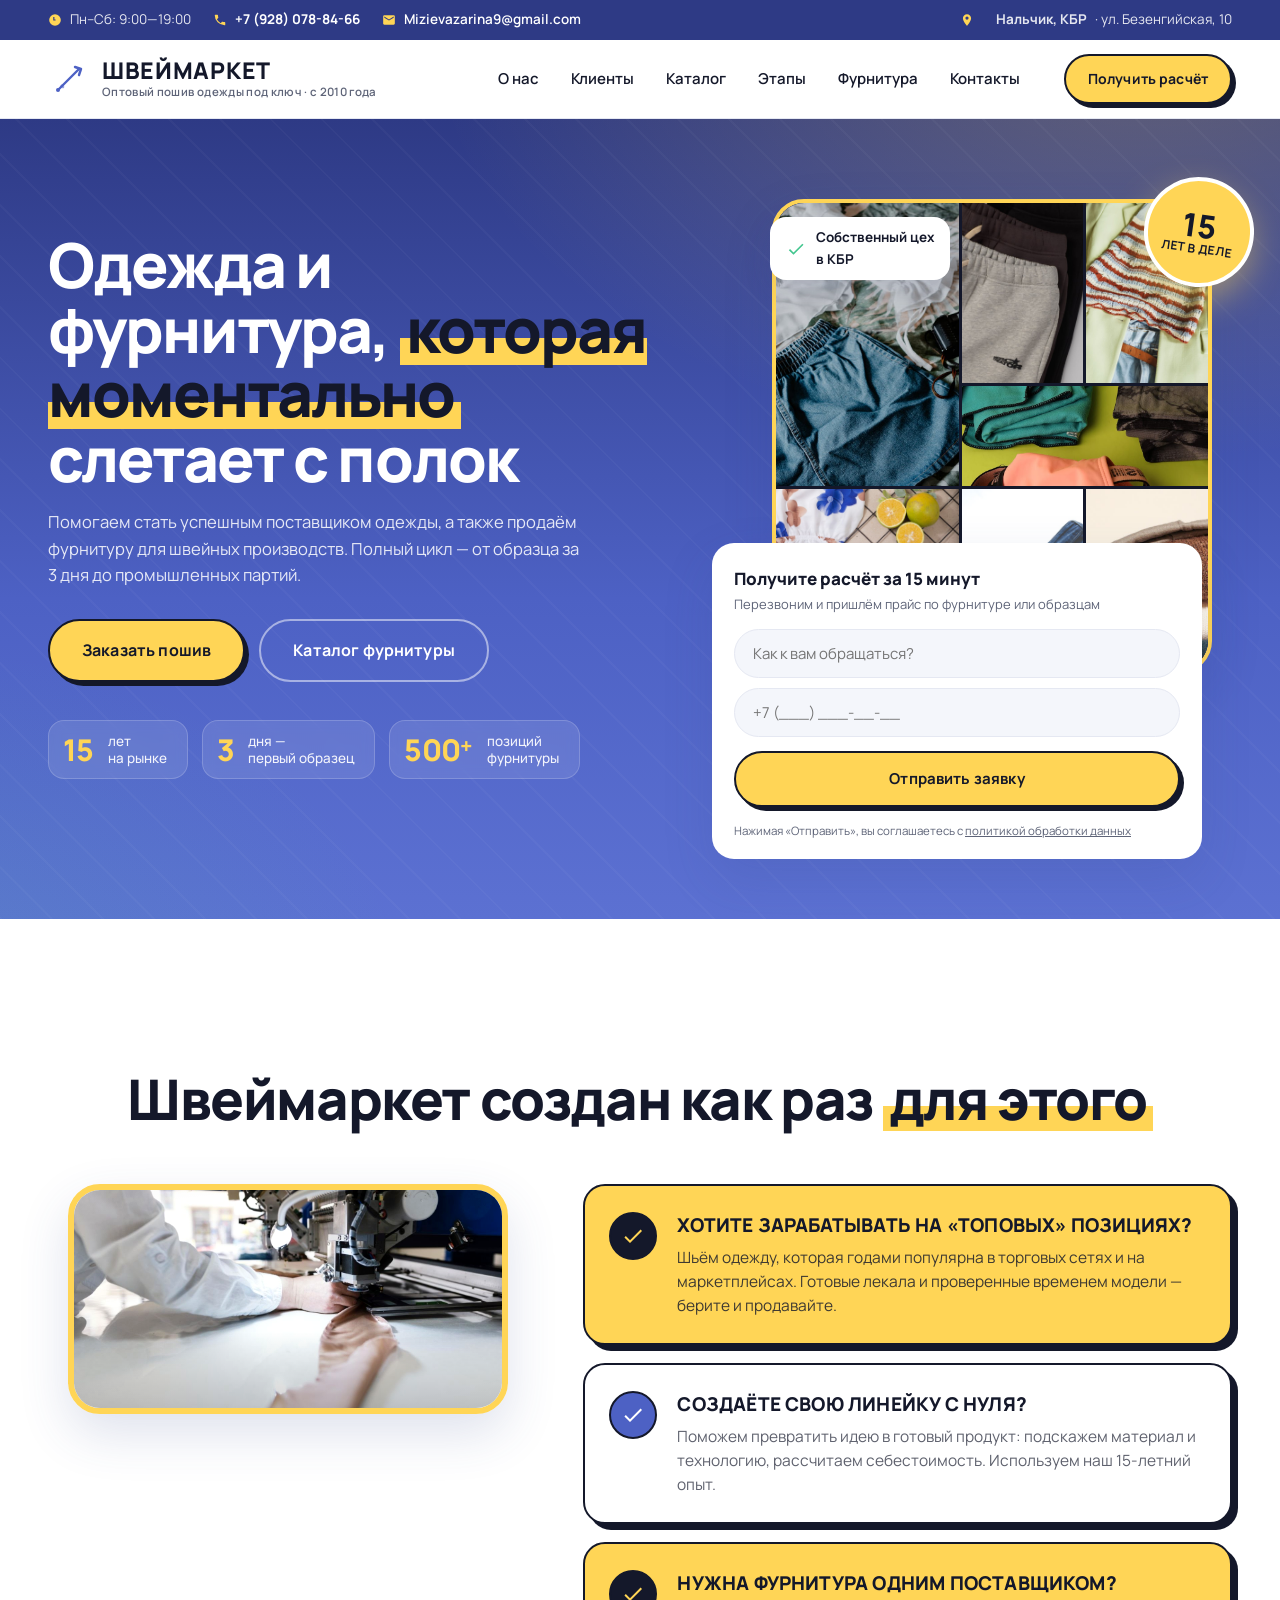
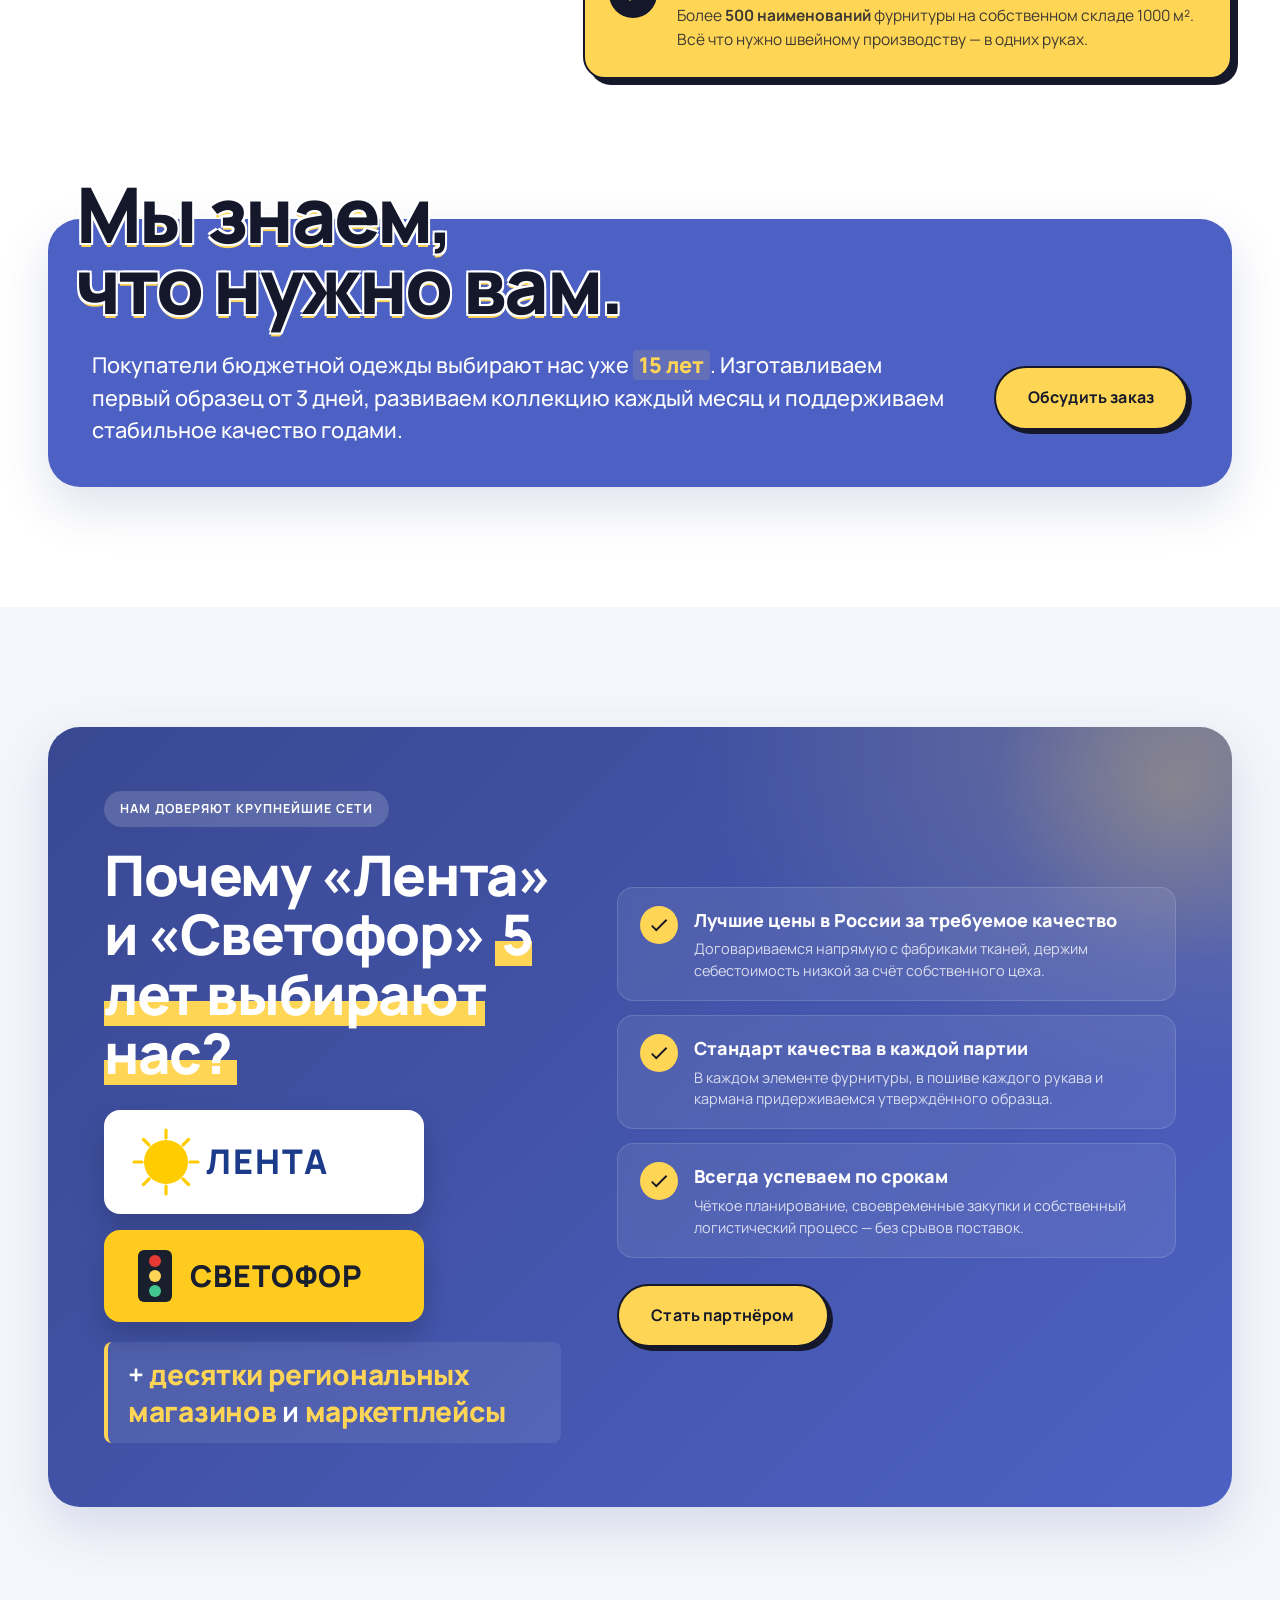
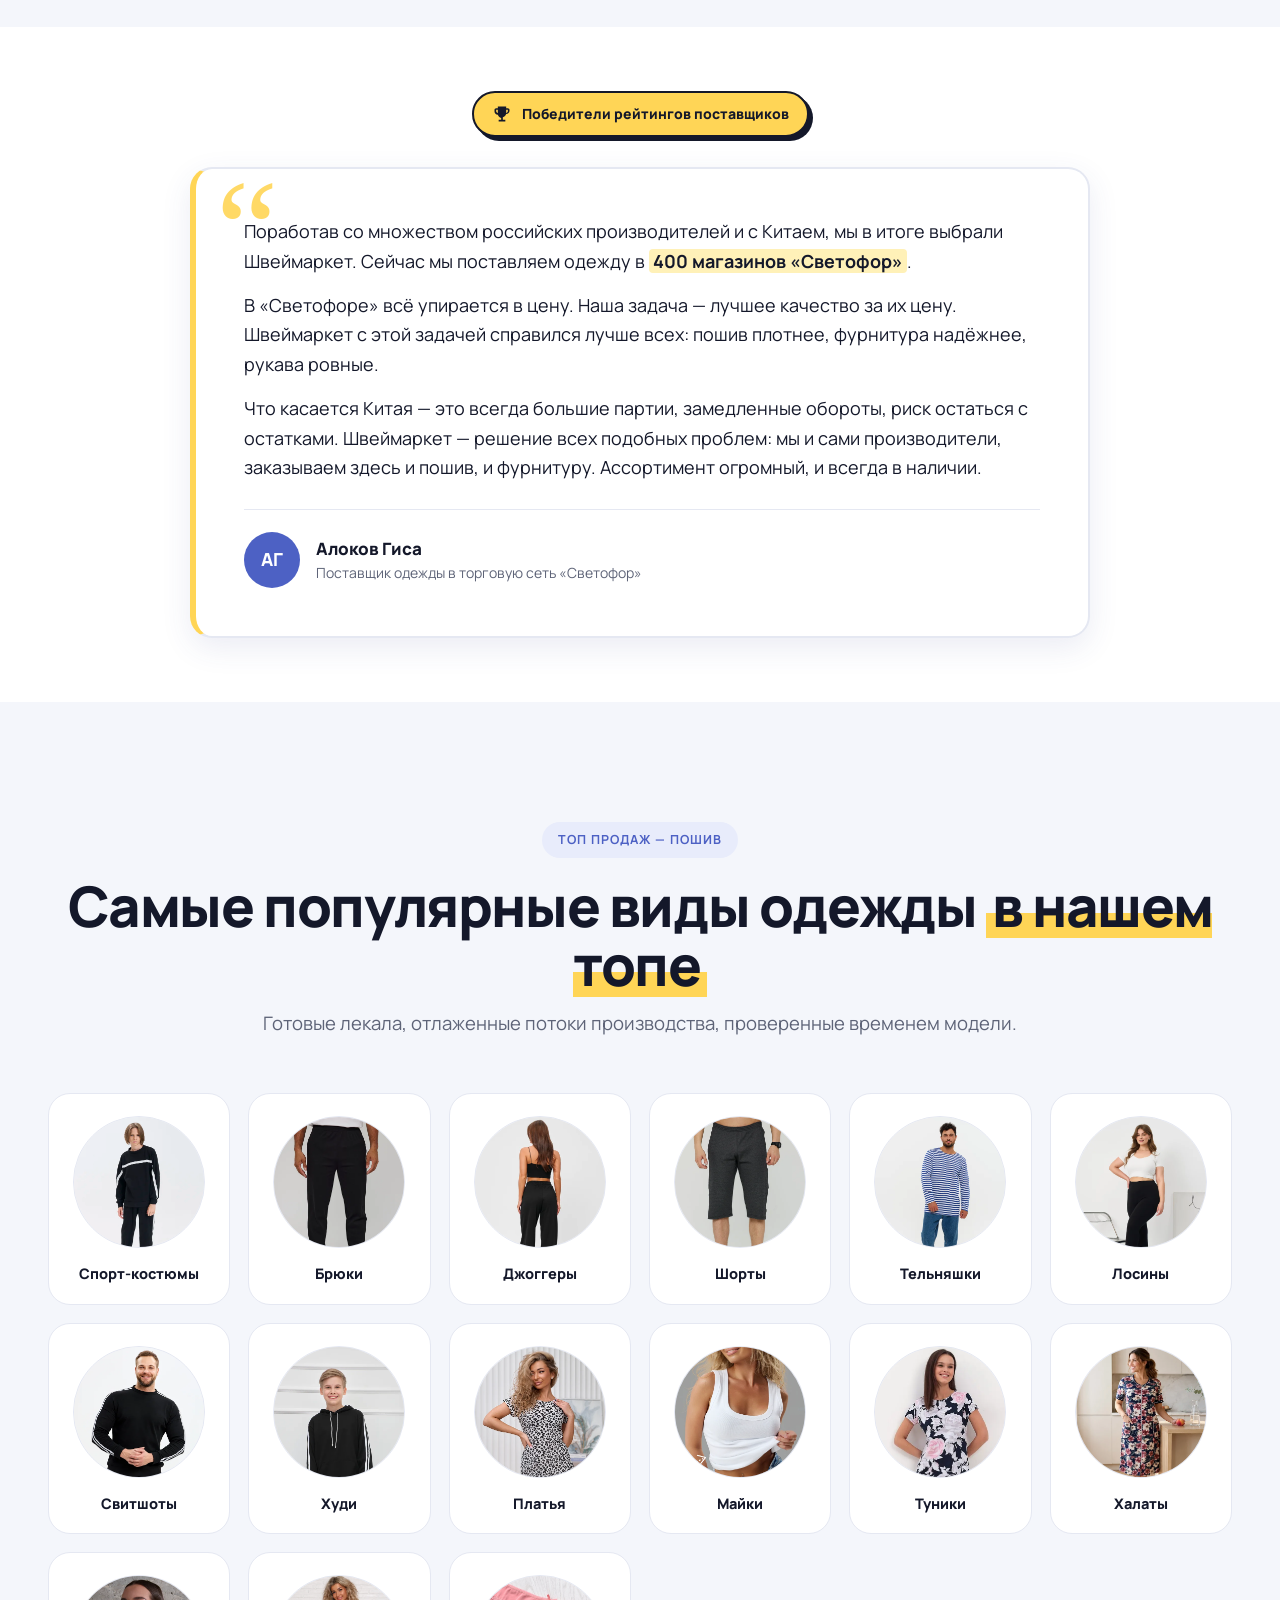
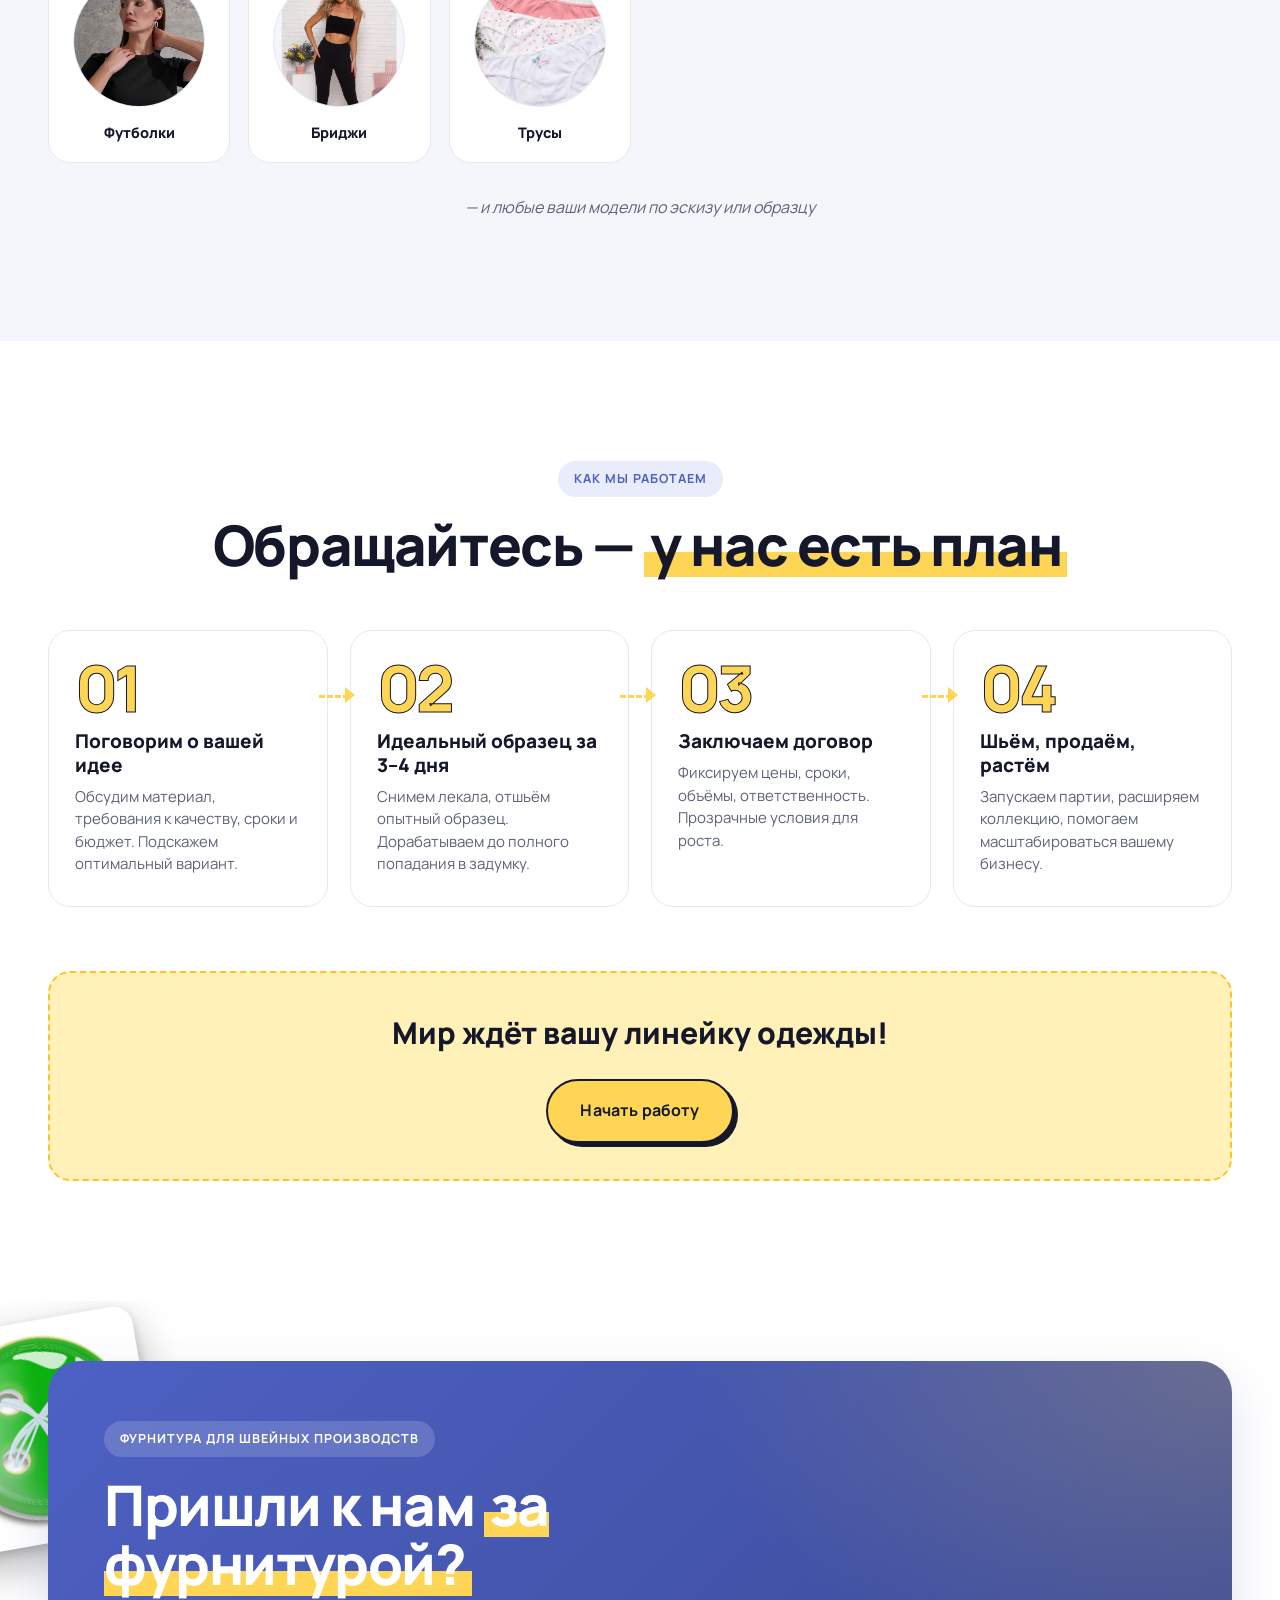
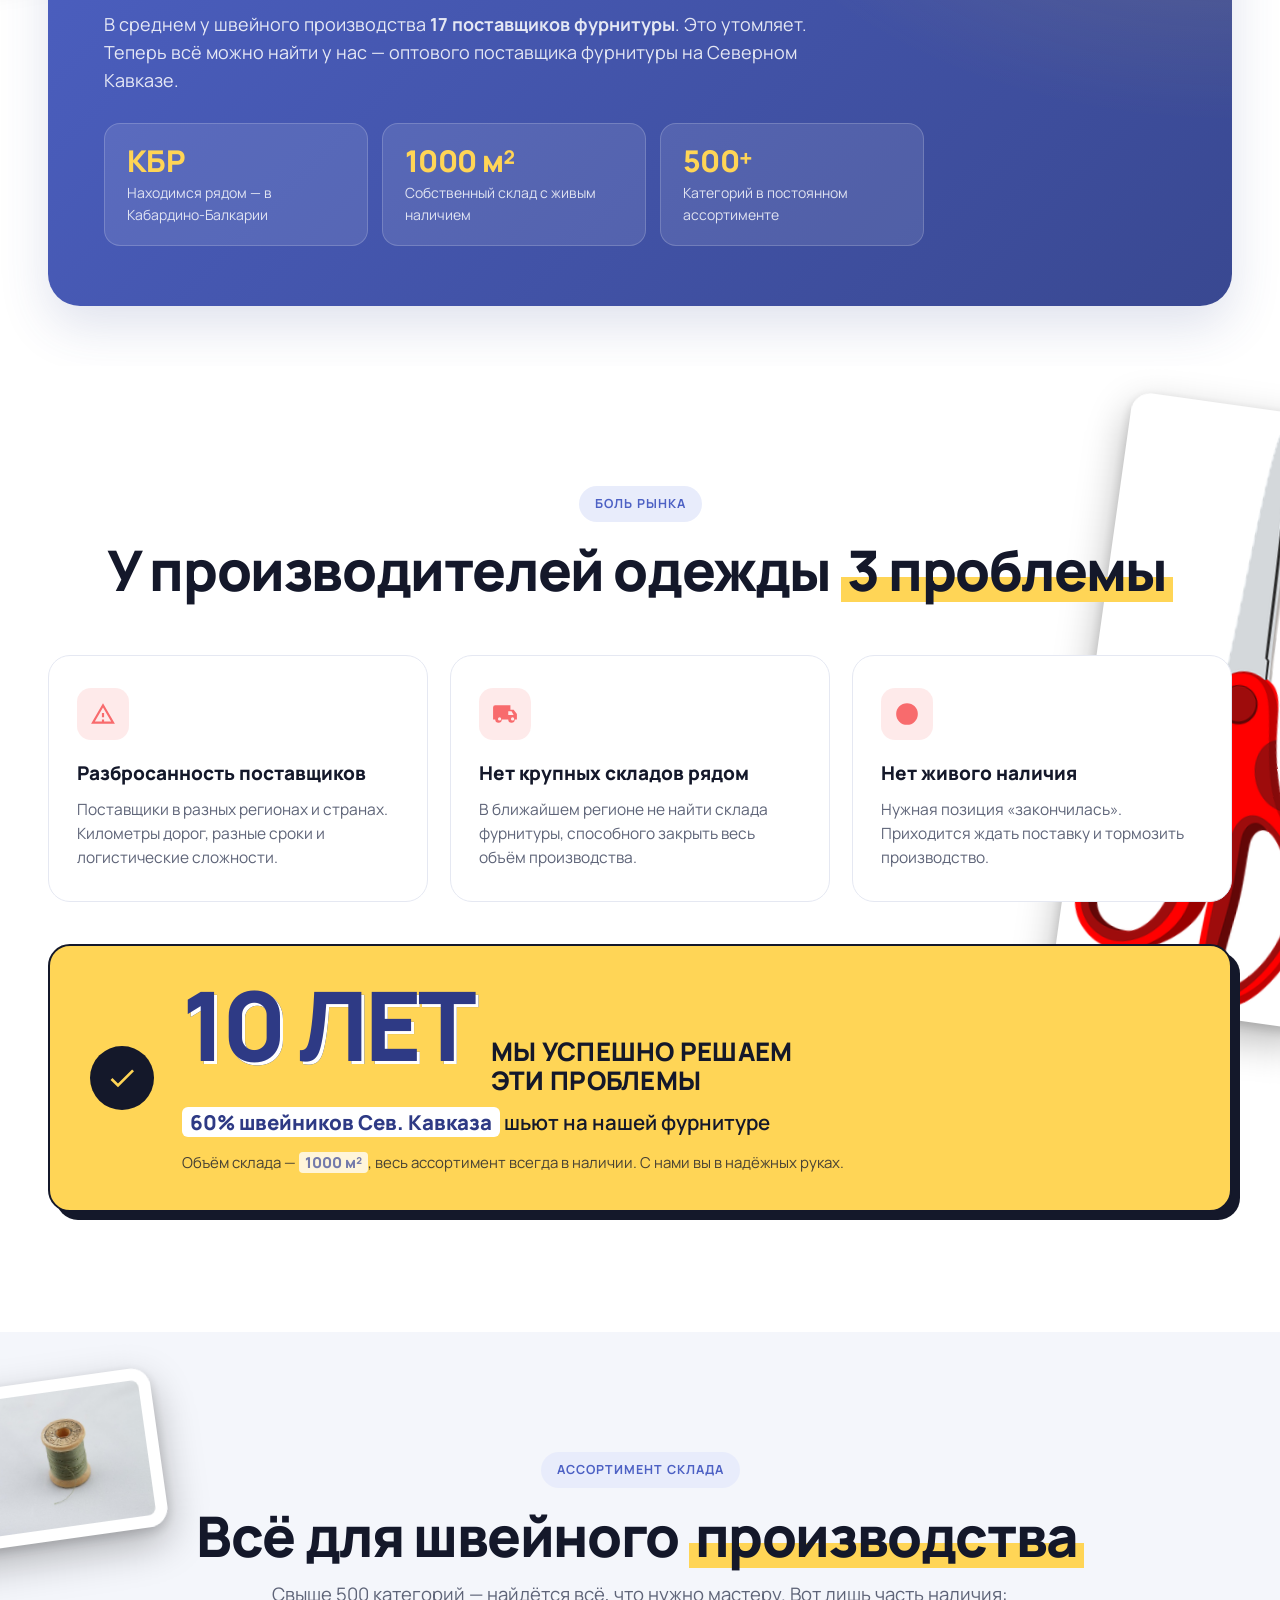
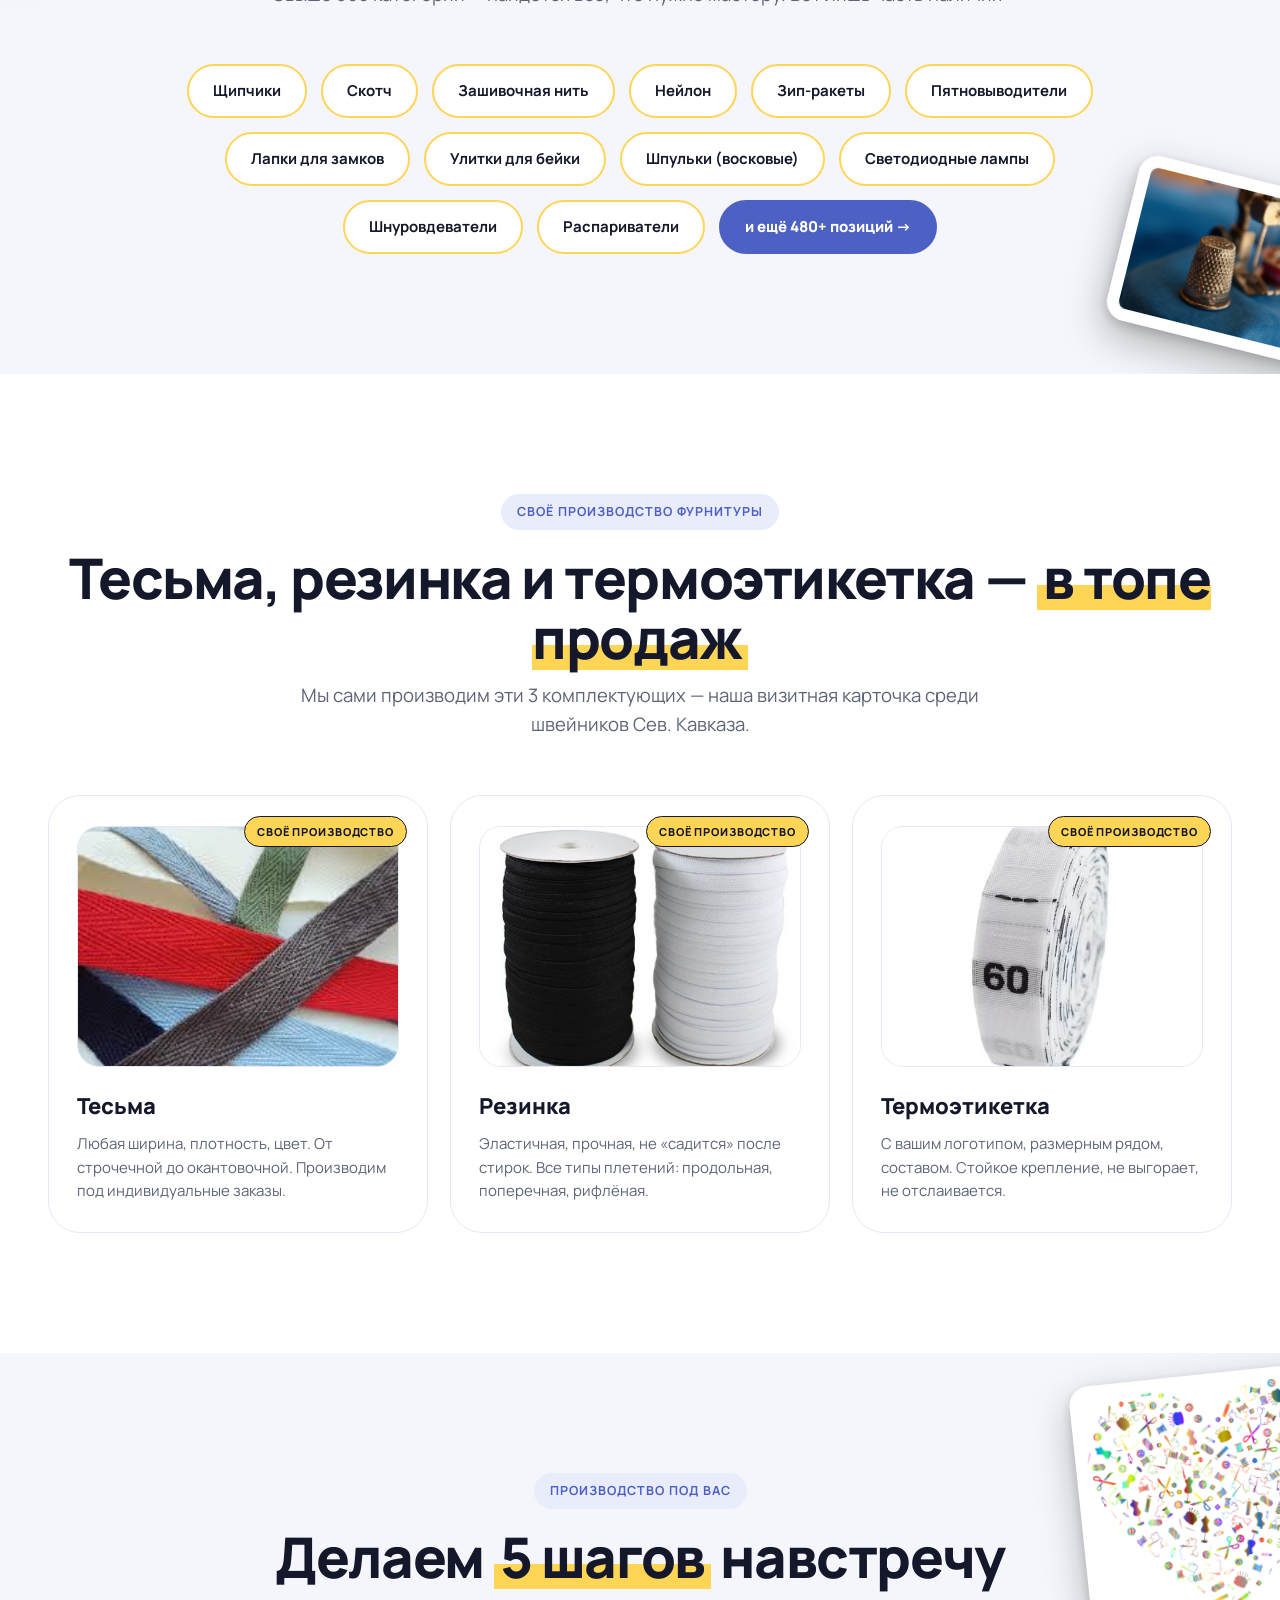
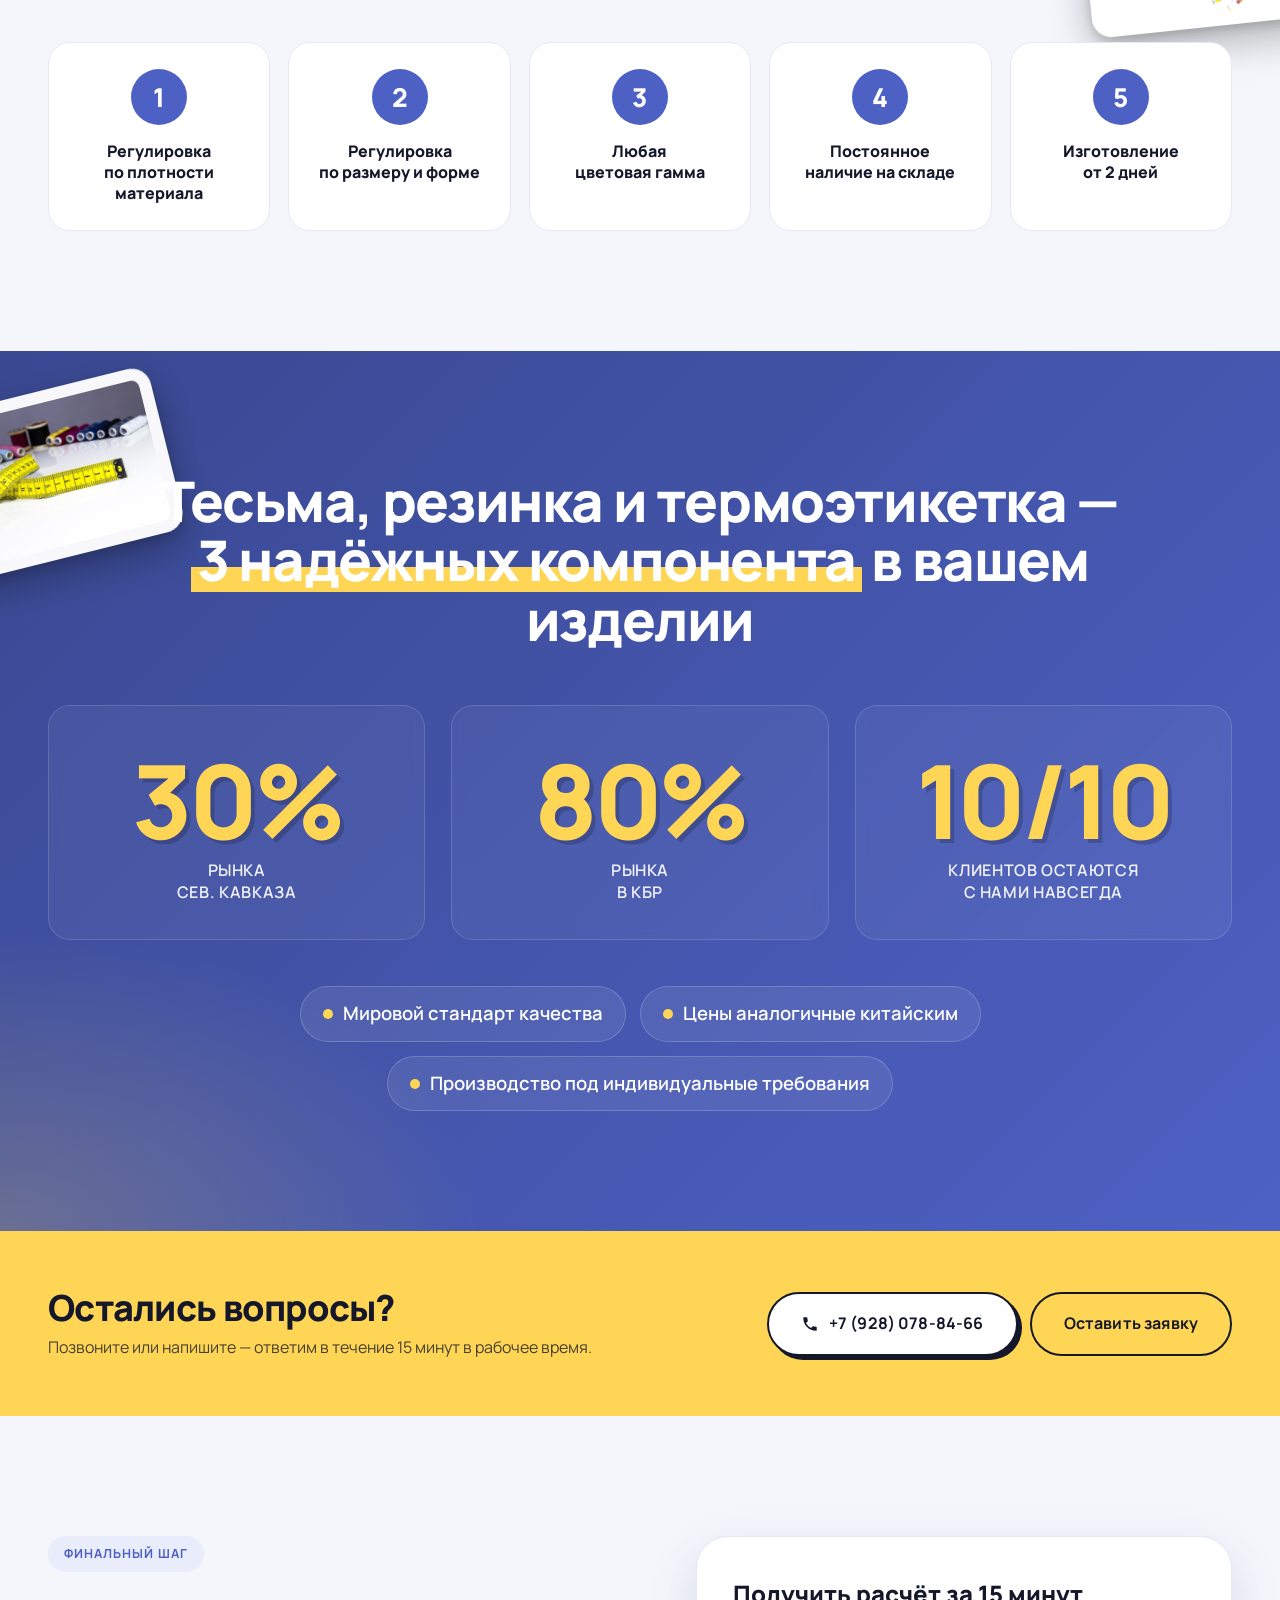
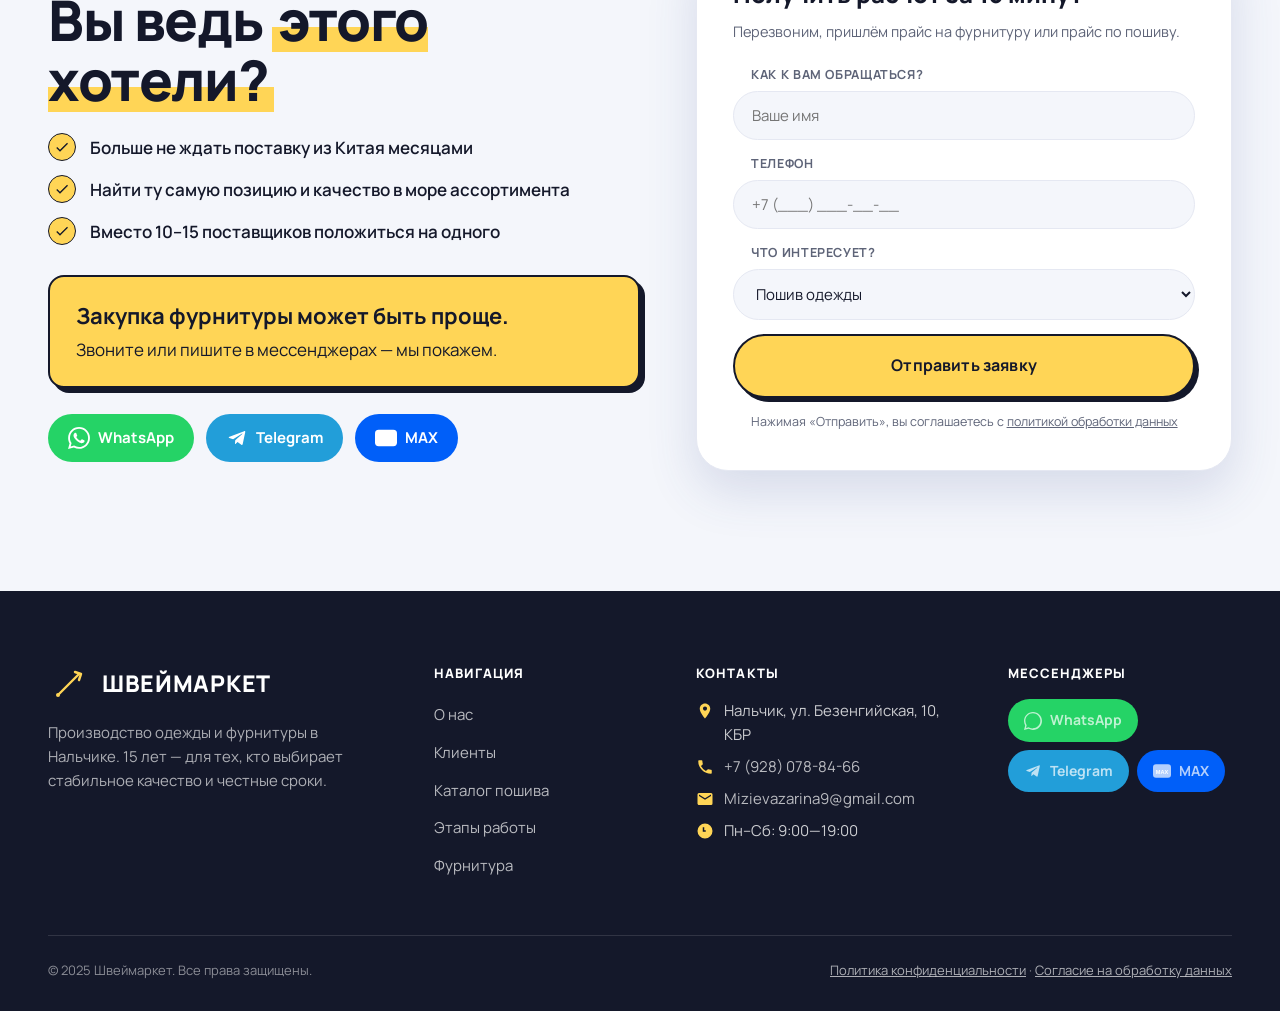
==== index.html @ fa14b24f "Route form submissions to brycun@mail.ru only (testing phase) Both forms (hero + final CTA) now send" ====
<!DOCTYPE html>
<html lang="ru">
<head>
  <meta charset="UTF-8" />
  <meta http-equiv="X-UA-Compatible" content="IE=edge" />
  <meta name="viewport" content="width=device-width, initial-scale=1.0" />
  <meta name="description" content="Швеймаркет — оптовый пошив одежды и поставщик фурнитуры. Производство в Нальчике, КБР. 15 лет на рынке. Поставщик «Лента» и «Светофор». Образец за 3 дня." />
  <meta name="theme-color" content="#4D61C4" />
  <title>Швеймаркет — оптовый пошив одежды и фурнитура в Нальчике, КБР</title>

  <!-- Open Graph / Twitter -->
  <meta property="og:type" content="website" />
  <meta property="og:title" content="Швеймаркет — оптовый пошив одежды и фурнитура в Нальчике" />
  <meta property="og:description" content="15 лет на рынке. Поставщик «Лента» и «Светофор». Образец за 3 дня. Склад фурнитуры 1000 м² в КБР." />
  <meta property="og:locale" content="ru_RU" />
  <meta name="twitter:card" content="summary_large_image" />

  <!-- Favicon (inline SVG) -->
  <link rel="icon" type="image/svg+xml" href="data:image/svg+xml,%3Csvg%20xmlns='http://www.w3.org/2000/svg'%20viewBox='0%200%2032%2032'%3E%3Crect%20width='32'%20height='32'%20rx='7'%20fill='%234D61C4'/%3E%3Cpath%20d='M9%2023l14-14m-2%200h2v2'%20stroke='%23FFD556'%20stroke-width='2.4'%20stroke-linecap='round'%20fill='none'/%3E%3Ccircle%20cx='9'%20cy='23'%20r='1.6'%20fill='%23FFD556'/%3E%3C/svg%3E" />

  <link rel="preconnect" href="https://fonts.googleapis.com" />
  <link rel="preconnect" href="https://fonts.gstatic.com" crossorigin />
  <link href="https://fonts.googleapis.com/css2?family=Manrope:wght@400;500;600;700;800;900&display=swap" rel="stylesheet" />
  <link rel="stylesheet" href="css/styles.css" />
</head>
<body>

  <!-- ===== Top info bar ===== -->
  <div class="topbar">
    <div class="container topbar__inner">
      <div class="topbar__left">
        <span class="topbar__hours">
          <svg viewBox="0 0 24 24" width="14" height="14" aria-hidden="true"><path fill="currentColor" d="M12 2a10 10 0 100 20 10 10 0 000-20zm1 11h-4V7h2v4h2z"/></svg>
          Пн–Сб: 9:00—19:00
        </span>
        <a href="tel:+79280788466" class="topbar__phone">
          <svg viewBox="0 0 24 24" width="14" height="14" aria-hidden="true"><path fill="currentColor" d="M6.62 10.79a15.05 15.05 0 006.59 6.59l2.2-2.2a1 1 0 011.02-.24 11.36 11.36 0 003.57.57 1 1 0 011 1V20a1 1 0 01-1 1A17 17 0 013 4a1 1 0 011-1h3.5a1 1 0 011 1 11.36 11.36 0 00.57 3.57 1 1 0 01-.24 1.02z"/></svg>
          +7 (928) 078-84-66
        </a>
        <a href="mailto:Mizievazarina9@gmail.com" class="topbar__email">
          <svg viewBox="0 0 24 24" width="14" height="14" aria-hidden="true"><path fill="currentColor" d="M20 4H4a2 2 0 00-2 2v12c0 1.1.9 2 2 2h16a2 2 0 002-2V6a2 2 0 00-2-2zm0 4-8 5-8-5V6l8 5 8-5z"/></svg>
          Mizievazarina9@gmail.com
        </a>
      </div>
      <div class="topbar__right">
        <svg class="icon icon-pin" viewBox="0 0 24 24" width="14" height="14" aria-hidden="true"><path fill="currentColor" d="M12 2C8.13 2 5 5.13 5 9c0 5.25 7 13 7 13s7-7.75 7-13c0-3.87-3.13-7-7-7zm0 9.5A2.5 2.5 0 1112 6a2.5 2.5 0 010 5.5z"/></svg>
        <a href="#contacts"><strong>Нальчик, КБР</strong> · ул. Безенгийская, 10</a>
      </div>
    </div>
  </div>

  <!-- ===== Header ===== -->
  <header class="header">
    <div class="container header__inner">
      <a href="#" class="logo" aria-label="Швеймаркет — оптовый пошив одежды под ключ с 2010 года">
        <span class="logo__mark" aria-hidden="true">
          <!-- Needle-and-thread mark -->
          <svg viewBox="0 0 32 32" width="32" height="32">
            <path d="M5 27 L26 6" stroke="currentColor" stroke-width="2.4" stroke-linecap="round" fill="none"/>
            <path d="M22 4 L28 6 L26 12" stroke="currentColor" stroke-width="2.4" stroke-linecap="round" stroke-linejoin="round" fill="none"/>
            <circle cx="5" cy="27" r="2" fill="currentColor"/>
            <path d="M9 21 q3 1 2 4 q-3 1 -4 -2 z" fill="currentColor" opacity=".55"/>
          </svg>
        </span>
        <span class="logo__text">
          <span class="logo__name">ШВЕЙМАРКЕТ</span>
          <span class="logo__tagline">Оптовый пошив одежды под ключ · с 2010 года</span>
        </span>
      </a>

      <nav class="nav" aria-label="Главное меню">
        <a href="#about">О нас</a>
        <a href="#clients">Клиенты</a>
        <a href="#catalog">Каталог</a>
        <a href="#plan">Этапы</a>
        <a href="#furniture">Фурнитура</a>
        <a href="#contacts">Контакты</a>
      </nav>

      <a href="#cta-final" class="btn btn--accent header__cta">Получить расчёт</a>

      <button class="burger" aria-label="Открыть меню" aria-expanded="false" aria-controls="mobile-menu">
        <span></span><span></span><span></span>
      </button>
    </div>
  </header>

  <!-- Mobile menu drawer (lives at body root so position:fixed is viewport-relative, not constrained by header's backdrop-filter containing block) -->
  <div id="mobile-menu" class="mobile-menu" aria-hidden="true">
    <nav class="mobile-menu__nav">
      <a href="#about">О нас</a>
      <a href="#clients">Клиенты</a>
      <a href="#catalog">Каталог</a>
      <a href="#plan">Этапы</a>
      <a href="#furniture">Фурнитура</a>
      <a href="#contacts">Контакты</a>
      <a href="tel:+79280788466" class="mobile-menu__phone">+7 (928) 078-84-66</a>
      <a href="#cta-final" class="btn btn--accent btn--block">Получить расчёт</a>
    </nav>
  </div>

  <!-- ===== 1. HERO ===== -->
  <section class="hero" id="hero">
    <div class="hero__bg" aria-hidden="true"></div>

    <div class="container">
      <div class="hero__grid">
        <div class="hero__content">
          <h1 class="hero__title">
            Одежда и фурнитура, <span class="accent-yellow">которая моментально</span> слетает с полок
          </h1>

          <p class="hero__lead">
            Помогаем стать успешным поставщиком одежды, а также продаём фурнитуру для швейных производств. Полный цикл — от образца за 3 дня до промышленных партий.
          </p>

          <div class="hero__actions">
            <a href="#cta-final" class="btn btn--accent btn--lg">Заказать пошив</a>
            <a href="#furniture" class="btn btn--ghost btn--lg">Каталог фурнитуры</a>
          </div>

          <ul class="hero__badges">
            <li>
              <span class="hero__badge-num">15</span>
              <span class="hero__badge-txt">лет<br/>на рынке</span>
            </li>
            <li>
              <span class="hero__badge-num">3</span>
              <span class="hero__badge-txt">дня —<br/>первый образец</span>
            </li>
            <li>
              <span class="hero__badge-num">500<span class="plus">+</span></span>
              <span class="hero__badge-txt">позиций<br/>фурнитуры</span>
            </li>
          </ul>
        </div>

        <div class="hero__media">
          <div class="hero__photo">
            <div class="flatlay-collage" role="img" aria-label="Одежда производства Швеймаркет">
              <div class="flatlay-collage__grid">
                <img class="flc flc--1" src="assets/img/flatlay/flat4.jpg" alt="" loading="eager">
                <img class="flc flc--2" src="assets/img/flatlay/flat2.jpg" alt="" loading="eager">
                <img class="flc flc--3" src="assets/img/flatlay/flat7.jpg" alt="" loading="eager">
                <img class="flc flc--4" src="assets/img/flatlay/flat3.jpg" alt="" loading="eager">
                <img class="flc flc--5" src="assets/img/flatlay/flat5.jpg" alt="" loading="lazy">
                <img class="flc flc--6" src="assets/img/flatlay/flat8.jpg" alt="" loading="lazy">
                <img class="flc flc--7" src="assets/img/flatlay/flat1.jpg" alt="" loading="lazy">
              </div>
            </div>
            <div class="hero__photo-tag">
              <svg viewBox="0 0 24 24" width="20" height="20" aria-hidden="true"><path fill="currentColor" d="M9 16.17 4.83 12l-1.42 1.41L9 19 21 7l-1.41-1.41z"/></svg>
              <span>Собственный цех<br/>в КБР</span>
            </div>
            <div class="hero__photo-bubble" aria-hidden="true">
              <span class="bubble__num">15</span>
              <span class="bubble__txt">лет в&nbsp;деле</span>
            </div>

            <!-- inline capture form: floating card on top of hero photo -->
            <form class="hero__form" action="https://formsubmit.co/brycun@mail.ru" method="POST" id="form-hero" aria-label="Получить расчёт за 15 минут">
              <input type="hidden" name="_subject" value="Заявка с сайта Швеймаркет — Hero">
              <input type="hidden" name="_template" value="table">
              <input type="hidden" name="_captcha" value="false">
              <input type="hidden" name="_next" value="https://sheymarket.ru/?sent=1">
              <input type="text" name="_honey" style="display:none">
              <div class="hero__form-head">
                <strong>Получите расчёт за 15 минут</strong>
                <span>Перезвоним и пришлём прайс по фурнитуре или образцам</span>
              </div>
              <input type="text" name="Имя" placeholder="Как к вам обращаться?" required />
              <input type="tel" name="Телефон" placeholder="+7 (___) ___-__-__" required />
              <button type="submit" class="btn btn--accent btn--block">Отправить заявку</button>
              <p class="hero__form-policy">Нажимая «Отправить», вы соглашаетесь с <a href="consent.html" target="_blank">политикой обработки данных</a></p>
            </form>
          </div>
        </div>
      </div>
    </div>
  </section>

  <!-- ===== 2. ABOUT / 3 QUESTIONS ===== -->
  <section class="about" id="about">
    <div class="container">
      <div class="section-head section-head--center">
        <h2 class="section-title">Швеймаркет создан как раз <span class="accent-yellow">для этого</span></h2>
      </div>

      <div class="about__grid">
        <!-- left: production photo -->
        <div class="about__media">
          <div class="about__photo">
            <img src="assets/img/hero.jpg" alt="Швейный цех Швеймаркет в Нальчике" loading="lazy">
            <div class="about__photo-frame"></div>
          </div>
        </div>

        <!-- right: 3 alternating yarko-style cards -->
        <div class="about__cards">
          <div class="qcard qcard--yellow">
            <span class="qcard__check" aria-hidden="true">
              <svg viewBox="0 0 24 24"><path fill="currentColor" d="M9 16.17 4.83 12l-1.42 1.41L9 19 21 7l-1.41-1.41z"/></svg>
            </span>
            <h3 class="qcard__title">Хотите зарабатывать на «топовых» позициях?</h3>
            <p>Шьём одежду, которая годами популярна в торговых сетях и на маркетплейсах. Готовые лекала и проверенные временем модели — берите и продавайте.</p>
          </div>

          <div class="qcard qcard--white">
            <span class="qcard__check qcard__check--blue" aria-hidden="true">
              <svg viewBox="0 0 24 24"><path fill="currentColor" d="M9 16.17 4.83 12l-1.42 1.41L9 19 21 7l-1.41-1.41z"/></svg>
            </span>
            <h3 class="qcard__title">Создаёте свою линейку с нуля?</h3>
            <p>Поможем превратить идею в готовый продукт: подскажем материал и технологию, рассчитаем себестоимость. Используем наш 15-летний опыт.</p>
          </div>

          <div class="qcard qcard--yellow">
            <span class="qcard__check" aria-hidden="true">
              <svg viewBox="0 0 24 24"><path fill="currentColor" d="M9 16.17 4.83 12l-1.42 1.41L9 19 21 7l-1.41-1.41z"/></svg>
            </span>
            <h3 class="qcard__title">Нужна фурнитура одним поставщиком?</h3>
            <p>Более <strong>500 наименований</strong> фурнитуры на собственном складе 1000 м². Всё что нужно швейному производству — в одних руках.</p>
          </div>
        </div>
      </div>

      <div class="about__summary-wrap">
        <h3 class="about__summary-headline">Мы&nbsp;знаем,<br/>что нужно&nbsp;вам.</h3>
        <div class="about__summary">
          <p>Покупатели бюджетной одежды выбирают нас уже <strong>15 лет</strong>. Изготавливаем первый образец от 3 дней, развиваем коллекцию каждый месяц и поддерживаем стабильное качество годами.</p>
          <a href="#cta-final" class="btn btn--accent btn--lg">Обсудить заказ</a>
        </div>
      </div>
    </div>
  </section>

  <!-- ===== 3. CLIENTS: Лента и Светофор ===== -->
  <section class="clients" id="clients">
    <div class="container">
      <div class="clients__card">
        <div class="clients__grid">
          <div class="clients__left">
            <span class="eyebrow eyebrow--inverse">Нам доверяют крупнейшие сети</span>
            <h2 class="section-title section-title--inverse">
              Почему «Лента» и «Светофор» <span class="accent-yellow">5 лет выбирают нас?</span>
            </h2>

            <div class="clients__logos">
              <div class="clients__logo" aria-label="Сеть гипермаркетов Лента">
                <svg viewBox="0 0 240 80" width="240" height="80" aria-hidden="true">
                  <!-- Lenta-style: yellow sun on left + bold serif-less wordmark -->
                  <g transform="translate(40 40)">
                    <circle r="22" fill="#FFCC00"/>
                    <g fill="none" stroke="#FFCC00" stroke-width="3.2" stroke-linecap="round">
                      <line x1="0" y1="-32" x2="0" y2="-24"/>
                      <line x1="0" y1="24" x2="0" y2="32"/>
                      <line x1="-32" y1="0" x2="-24" y2="0"/>
                      <line x1="24" y1="0" x2="32" y2="0"/>
                      <line x1="-22.6" y1="-22.6" x2="-17" y2="-17"/>
                      <line x1="17" y1="17" x2="22.6" y2="22.6"/>
                      <line x1="-22.6" y1="22.6" x2="-17" y2="17"/>
                      <line x1="17" y1="-17" x2="22.6" y2="-22.6"/>
                    </g>
                  </g>
                  <text x="80" y="52" font-family="Manrope, Inter, sans-serif" font-weight="800" font-size="34" letter-spacing="2" fill="#1B3A8A">ЛЕНТА</text>
                </svg>
              </div>
              <div class="clients__logo clients__logo--svetofor" aria-label="Сеть магазинов Светофор">
                <svg viewBox="0 0 260 80" width="260" height="80" aria-hidden="true">
                  <!-- Yellow background + traffic light + СВЕТОФОР wordmark -->
                  <rect x="0" y="0" width="260" height="80" rx="8" fill="#FFCB1F"/>
                  <g transform="translate(20 14)">
                    <rect width="34" height="52" rx="6" fill="#1A1F2E"/>
                    <circle cx="17" cy="11" r="6" fill="#E53935"/>
                    <circle cx="17" cy="26" r="6" fill="#FFD556"/>
                    <circle cx="17" cy="41" r="6" fill="#43C68F"/>
                  </g>
                  <text x="72" y="51" font-family="Manrope, Inter, sans-serif" font-weight="900" font-size="30" letter-spacing="1" fill="#1A1F2E">СВЕТОФОР</text>
                </svg>
              </div>
            </div>

            <p class="clients__hint">+ <strong>десятки региональных магазинов</strong> и&nbsp;<strong>маркетплейсы</strong></p>
          </div>

          <div class="clients__right">
            <ul class="clients__points">
              <li>
                <span class="check"><svg viewBox="0 0 24 24"><path fill="currentColor" d="M9 16.17 4.83 12l-1.42 1.41L9 19 21 7l-1.41-1.41z"/></svg></span>
                <div>
                  <h3>Лучшие цены в России за требуемое качество</h3>
                  <p>Договариваемся напрямую с фабриками тканей, держим себестоимость низкой за счёт собственного цеха.</p>
                </div>
              </li>
              <li>
                <span class="check"><svg viewBox="0 0 24 24"><path fill="currentColor" d="M9 16.17 4.83 12l-1.42 1.41L9 19 21 7l-1.41-1.41z"/></svg></span>
                <div>
                  <h3>Стандарт качества в каждой партии</h3>
                  <p>В каждом элементе фурнитуры, в пошиве каждого рукава и кармана придерживаемся утверждённого образца.</p>
                </div>
              </li>
              <li>
                <span class="check"><svg viewBox="0 0 24 24"><path fill="currentColor" d="M9 16.17 4.83 12l-1.42 1.41L9 19 21 7l-1.41-1.41z"/></svg></span>
                <div>
                  <h3>Всегда успеваем по срокам</h3>
                  <p>Чёткое планирование, своевременные закупки и собственный логистический процесс — без срывов поставок.</p>
                </div>
              </li>
            </ul>

            <a href="#cta-final" class="btn btn--accent btn--lg">Стать партнёром</a>
          </div>
        </div>
      </div>
    </div>
  </section>

  <!-- ===== 4. TESTIMONIAL ===== -->
  <section class="testimonial">
    <div class="container">
      <div class="testimonial__head">
        <span class="badge-trophy">
          <svg viewBox="0 0 24 24" width="20" height="20" aria-hidden="true"><path fill="currentColor" d="M19 5h-2V3H7v2H5c-1.1 0-2 .9-2 2v2c0 2.21 1.79 4 4 4 .5 1.85 2 3.31 4 3.84V19H8v2h8v-2h-3v-3.16c2-.53 3.5-2 4-3.84 2.21 0 4-1.79 4-4V7c0-1.1-.9-2-2-2zM5 9V7h2v3.82C5.84 10.4 5 9.31 5 9zm14 0c0 .31-.84 1.4-2 1.82V7h2z"/></svg>
          Победители рейтингов поставщиков
        </span>
      </div>

      <figure class="testimonial__card">
        <span class="testimonial__quote" aria-hidden="true">“</span>
        <blockquote>
          <p>Поработав со множеством российских производителей и с Китаем, мы в итоге выбрали Швеймаркет. Сейчас мы поставляем одежду в <strong>400 магазинов «Светофор»</strong>.</p>
          <p>В «Светофоре» всё упирается в цену. Наша задача — лучшее качество за их цену. Швеймаркет с этой задачей справился лучше всех: пошив плотнее, фурнитура надёжнее, рукава ровные.</p>
          <p>Что касается Китая — это всегда большие партии, замедленные обороты, риск остаться с остатками. Швеймаркет — решение всех подобных проблем: мы и сами производители, заказываем здесь и пошив, и фурнитуру. Ассортимент огромный, и всегда в наличии.</p>
        </blockquote>
        <figcaption>
          <div class="testimonial__avatar" aria-hidden="true">АГ</div>
          <div>
            <div class="testimonial__name">Алоков Гиса</div>
            <div class="testimonial__role">Поставщик одежды в торговую сеть «Светофор»</div>
          </div>
        </figcaption>
      </figure>
    </div>
  </section>

  <!-- ===== 5. CATALOG: TOP SELLERS ===== -->
  <section class="catalog" id="catalog">
    <div class="container">
      <div class="section-head section-head--center">
        <span class="eyebrow">Топ продаж — пошив</span>
        <h2 class="section-title">Самые популярные виды одежды <span class="accent-yellow">в нашем топе</span></h2>
        <p class="section-lead">Готовые лекала, отлаженные потоки производства, проверенные временем модели.</p>
      </div>

      <div class="catalog__grid">
        <article class="cat-card">
          <div class="cat-card__art">
            <img src="assets/img/products/sport-suit.webp" alt="Спорт-костюм" loading="lazy" decoding="async">
          </div>
          <span>Спорт-костюмы</span>
        </article>
        <article class="cat-card">
          <div class="cat-card__art">
            <img src="assets/img/products/pants.webp" alt="Брюки" loading="lazy" decoding="async">
          </div>
          <span>Брюки</span>
        </article>
        <article class="cat-card">
          <div class="cat-card__art">
            <img src="assets/img/products/joggers.webp" alt="Джоггеры" loading="lazy" decoding="async">
          </div>
          <span>Джоггеры</span>
        </article>
        <article class="cat-card">
          <div class="cat-card__art">
            <img src="assets/img/products/shorts.webp" alt="Шорты" loading="lazy" decoding="async">
          </div>
          <span>Шорты</span>
        </article>
        <article class="cat-card">
          <div class="cat-card__art">
            <img src="assets/img/products/telnyashka.webp" alt="Тельняшки" loading="lazy" decoding="async">
          </div>
          <span>Тельняшки</span>
        </article>
        <article class="cat-card">
          <div class="cat-card__art">
            <img src="assets/img/products/leggings.webp" alt="Лосины" loading="lazy" decoding="async">
          </div>
          <span>Лосины</span>
        </article>
        <article class="cat-card">
          <div class="cat-card__art">
            <img src="assets/img/products/sweatshirt.webp" alt="Свитшоты" loading="lazy" decoding="async">
          </div>
          <span>Свитшоты</span>
        </article>
        <article class="cat-card">
          <div class="cat-card__art">
            <img src="assets/img/products/hoodie.webp" alt="Худи" loading="lazy" decoding="async">
          </div>
          <span>Худи</span>
        </article>
        <article class="cat-card">
          <div class="cat-card__art">
            <img src="assets/img/products/dress.webp" alt="Платья" loading="lazy" decoding="async">
          </div>
          <span>Платья</span>
        </article>
        <article class="cat-card">
          <div class="cat-card__art">
            <img src="assets/img/products/tank.webp" alt="Майки" loading="lazy" decoding="async">
          </div>
          <span>Майки</span>
        </article>
        <article class="cat-card">
          <div class="cat-card__art">
            <img src="assets/img/products/tunic.webp" alt="Туники" loading="lazy" decoding="async">
          </div>
          <span>Туники</span>
        </article>
        <article class="cat-card">
          <div class="cat-card__art">
            <img src="assets/img/products/robe.webp" alt="Халаты" loading="lazy" decoding="async">
          </div>
          <span>Халаты</span>
        </article>
        <article class="cat-card">
          <div class="cat-card__art">
            <img src="assets/img/products/tshirt.webp" alt="Футболки" loading="lazy" decoding="async">
          </div>
          <span>Футболки</span>
        </article>
        <article class="cat-card">
          <div class="cat-card__art">
            <img src="assets/img/products/capri.webp" alt="Бриджи" loading="lazy" decoding="async">
          </div>
          <span>Бриджи</span>
        </article>
        <article class="cat-card">
          <div class="cat-card__art">
            <img src="assets/img/products/underwear.webp" alt="Трусы" loading="lazy" decoding="async">
          </div>
          <span>Трусы</span>
        </article>
      </div>

      <p class="catalog__note">— и любые ваши модели по эскизу или образцу</p>
    </div>
  </section>

  <!-- ===== 6. PLAN ===== -->
  <section class="plan" id="plan">
    <div class="container">
      <div class="section-head section-head--center">
        <span class="eyebrow">Как мы работаем</span>
        <h2 class="section-title">Обращайтесь — <span class="accent-yellow">у нас есть план</span></h2>
      </div>

      <ol class="plan__steps">
        <li class="plan__step">
          <div class="plan__num">01</div>
          <h3>Поговорим о вашей идее</h3>
          <p>Обсудим материал, требования к качеству, сроки и бюджет. Подскажем оптимальный вариант.</p>
        </li>
        <li class="plan__step">
          <div class="plan__num">02</div>
          <h3>Идеальный образец за 3–4 дня</h3>
          <p>Снимем лекала, отшьём опытный образец. Дорабатываем до полного попадания в задумку.</p>
        </li>
        <li class="plan__step">
          <div class="plan__num">03</div>
          <h3>Заключаем договор</h3>
          <p>Фиксируем цены, сроки, объёмы, ответственность. Прозрачные условия для роста.</p>
        </li>
        <li class="plan__step">
          <div class="plan__num">04</div>
          <h3>Шьём, продаём, растём</h3>
          <p>Запускаем партии, расширяем коллекцию, помогаем масштабироваться вашему бизнесу.</p>
        </li>
      </ol>

      <div class="plan__cta">
        <h3>Мир ждёт вашу линейку одежды!</h3>
        <a href="#cta-final" class="btn btn--accent btn--lg">Начать работу</a>
      </div>
    </div>
  </section>

  <!-- ===== 7. FURNITURE INTRO ===== -->
  <section class="fur-intro" id="furniture">
    <img class="deco deco--fi-1" src="assets/img/deco/button.webp" alt="" aria-hidden="true" loading="lazy">
    <div class="container">
      <div class="fur-intro__card">
        <div class="fur-intro__text">
          <span class="eyebrow eyebrow--inverse">Фурнитура для швейных производств</span>
          <h2 class="section-title section-title--inverse">Пришли к нам <span class="accent-yellow">за фурнитурой?</span></h2>
          <p class="fur-intro__lead">
            В среднем у швейного производства <strong>17 поставщиков фурнитуры</strong>. Это утомляет. Теперь всё можно найти у нас — оптового поставщика фурнитуры на Северном Кавказе.
          </p>

          <ul class="fur-intro__pills">
            <li>
              <span class="pill-num">КБР</span>
              <span class="pill-txt">Находимся рядом — в Кабардино-Балкарии</span>
            </li>
            <li>
              <span class="pill-num">1000 м²</span>
              <span class="pill-txt">Собственный склад с живым наличием</span>
            </li>
            <li>
              <span class="pill-num">500<span class="plus">+</span></span>
              <span class="pill-txt">Категорий в постоянном ассортименте</span>
            </li>
          </ul>
        </div>
      </div>
    </div>
  </section>

  <!-- ===== 8. 3 PROBLEMS ===== -->
  <section class="problems">
    <img class="deco deco--pr-1" src="assets/img/deco/scissors.webp" alt="" aria-hidden="true" loading="lazy">
    <div class="container">
      <div class="section-head section-head--center">
        <span class="eyebrow">Боль рынка</span>
        <h2 class="section-title">У производителей одежды <span class="accent-yellow">3 проблемы</span></h2>
      </div>

      <div class="problems__grid">
        <article class="problem-card">
          <div class="problem-card__icon">
            <svg viewBox="0 0 24 24" aria-hidden="true"><path fill="currentColor" d="M12 2 1 21h22L12 2zm0 4 7.5 13h-15L12 6zm-1 5v4h2v-4h-2zm0 6v2h2v-2h-2z"/></svg>
          </div>
          <h3>Разбросанность поставщиков</h3>
          <p>Поставщики в разных регионах и странах. Километры дорог, разные сроки и логистические сложности.</p>
        </article>
        <article class="problem-card">
          <div class="problem-card__icon">
            <svg viewBox="0 0 24 24" aria-hidden="true"><path fill="currentColor" d="M20 8h-3V4H3a2 2 0 00-2 2v11h2a3 3 0 006 0h6a3 3 0 006 0h2v-5l-3-4zM7 18a1.5 1.5 0 110-3 1.5 1.5 0 010 3zm12 0a1.5 1.5 0 110-3 1.5 1.5 0 010 3zm-2-5h-2V9.5h3l2 3.5h-3z"/></svg>
          </div>
          <h3>Нет крупных складов рядом</h3>
          <p>В ближайшем регионе не найти склада фурнитуры, способного закрыть весь объём производства.</p>
        </article>
        <article class="problem-card">
          <div class="problem-card__icon">
            <svg viewBox="0 0 24 24" aria-hidden="true"><path fill="currentColor" d="M12 2a10 10 0 100 20 10 10 0 000-20zm1 5h-2v6h2V7zm0 8h-2v2h2v-2z"/></svg>
          </div>
          <h3>Нет живого наличия</h3>
          <p>Нужная позиция «закончилась». Приходится ждать поставку и тормозить производство.</p>
        </article>
      </div>

      <div class="problems__solution">
        <div class="problems__solution-icon">
          <svg viewBox="0 0 24 24" aria-hidden="true"><path fill="currentColor" d="M9 16.17 4.83 12l-1.42 1.41L9 19 21 7l-1.41-1.41z"/></svg>
        </div>
        <div class="problems__solution-text">
          <div class="problems__solution-headline">
            <span class="ps-big">10 ЛЕТ</span>
            <span class="ps-big-tail">мы успешно решаем<br/>эти проблемы</span>
          </div>
          <div class="ps-mid">
            <strong>60% швейников Сев. Кавказа</strong> шьют на нашей фурнитуре
          </div>
          <p class="ps-small">
            Объём склада — <strong>1000 м²</strong>, весь ассортимент всегда в наличии. С нами вы в надёжных руках.
          </p>
        </div>
      </div>
    </div>
  </section>

  <!-- ===== 9. ASSORTMENT ===== -->
  <section class="assort">
    <img class="deco deco--as-1" src="assets/img/deco/spool.webp" alt="" aria-hidden="true" loading="lazy">
    <img class="deco deco--as-2" src="assets/img/deco/thimble.webp" alt="" aria-hidden="true" loading="lazy">
    <div class="container">
      <div class="section-head section-head--center">
        <span class="eyebrow">Ассортимент склада</span>
        <h2 class="section-title">Всё для швейного <span class="accent-yellow">производства</span></h2>
        <p class="section-lead">Свыше 500 категорий — найдётся всё, что нужно мастеру. Вот лишь часть наличия:</p>
      </div>

      <div class="assort__cloud">
        <span class="tag">Щипчики</span>
        <span class="tag">Скотч</span>
        <span class="tag">Зашивочная нить</span>
        <span class="tag">Нейлон</span>
        <span class="tag">Зип-ракеты</span>
        <span class="tag">Пятновыводители</span>
        <span class="tag">Лапки для замков</span>
        <span class="tag">Улитки для бейки</span>
        <span class="tag">Шпульки (восковые)</span>
        <span class="tag">Светодиодные лампы</span>
        <span class="tag">Шнуровдеватели</span>
        <span class="tag">Распариватели</span>
        <span class="tag tag--more">и ещё 480+ позиций →</span>
      </div>
    </div>
  </section>

  <!-- ===== 10. OWN PRODUCTION: TOP-3 ===== -->
  <section class="own-prod">
    <div class="container">
      <div class="section-head section-head--center">
        <span class="eyebrow">Своё производство фурнитуры</span>
        <h2 class="section-title">Тесьма, резинка и термоэтикетка — <span class="accent-yellow">в топе продаж</span></h2>
        <p class="section-lead">Мы сами производим эти 3 комплектующих — наша визитная карточка среди швейников Сев. Кавказа.</p>
      </div>

      <div class="own-prod__grid">
        <article class="prod-card">
          <span class="prod-card__own">Своё производство</span>
          <div class="prod-card__art">
            <img src="assets/img/notions/tesma.jpg" alt="Тесьма — рулон" loading="lazy" decoding="async">
          </div>
          <h3>Тесьма</h3>
          <p>Любая ширина, плотность, цвет. От строчечной до окантовочной. Производим под индивидуальные заказы.</p>
        </article>

        <article class="prod-card">
          <span class="prod-card__own">Своё производство</span>
          <div class="prod-card__art">
            <img src="assets/img/notions/rezinka.jpg" alt="Резинка — рулон" loading="lazy" decoding="async">
          </div>
          <h3>Резинка</h3>
          <p>Эластичная, прочная, не «садится» после стирок. Все типы плетений: продольная, поперечная, рифлёная.</p>
        </article>

        <article class="prod-card">
          <span class="prod-card__own">Своё производство</span>
          <div class="prod-card__art">
            <img src="assets/img/notions/thermolabel.jpg" alt="Термоэтикетка — нанесение утюгом" loading="lazy" decoding="async">
          </div>
          <h3>Термоэтикетка</h3>
          <p>С вашим логотипом, размерным рядом, составом. Стойкое крепление, не выгорает, не отслаивается.</p>
        </article>
      </div>
    </div>
  </section>

  <!-- ===== 11. 5 STEPS ===== -->
  <section class="steps">
    <img class="deco deco--st-1" src="assets/img/deco/needle.webp" alt="" aria-hidden="true" loading="lazy">
    <div class="container">
      <div class="section-head section-head--center">
        <span class="eyebrow">Производство под вас</span>
        <h2 class="section-title">Делаем <span class="accent-yellow">5 шагов</span> навстречу</h2>
      </div>

      <div class="steps__grid">
        <article class="step-card">
          <div class="step-card__num">1</div>
          <h3>Регулировка<br/>по плотности материала</h3>
        </article>
        <article class="step-card">
          <div class="step-card__num">2</div>
          <h3>Регулировка<br/>по размеру и форме</h3>
        </article>
        <article class="step-card">
          <div class="step-card__num">3</div>
          <h3>Любая<br/>цветовая гамма</h3>
        </article>
        <article class="step-card">
          <div class="step-card__num">4</div>
          <h3>Постоянное<br/>наличие на складе</h3>
        </article>
        <article class="step-card">
          <div class="step-card__num">5</div>
          <h3>Изготовление<br/>от 2 дней</h3>
        </article>
      </div>
    </div>
  </section>

  <!-- ===== 12. METRICS / STANDARD ===== -->
  <section class="metrics">
    <img class="deco deco--mt-1" src="assets/img/deco/tape.webp" alt="" aria-hidden="true" loading="lazy">
    <div class="container">
      <div class="metrics__head">
        <h2 class="section-title section-title--inverse">Тесьма, резинка и термоэтикетка — <span class="accent-yellow">3 надёжных компонента</span> в вашем изделии</h2>
      </div>

      <div class="metrics__grid">
        <div class="metric">
          <div class="metric__value" data-value="30%">30%</div>
          <div class="metric__label">рынка<br/>Сев. Кавказа</div>
        </div>
        <div class="metric">
          <div class="metric__value" data-value="80%">80%</div>
          <div class="metric__label">рынка<br/>в КБР</div>
        </div>
        <div class="metric">
          <div class="metric__value" data-value="10/10">10/10</div>
          <div class="metric__label">клиентов остаются<br/>с нами навсегда</div>
        </div>
      </div>

      <div class="metrics__tags">
        <span class="m-tag"><span class="dot"></span>Мировой стандарт качества</span>
        <span class="m-tag"><span class="dot"></span>Цены аналогичные китайским</span>
        <span class="m-tag"><span class="dot"></span>Производство под индивидуальные требования</span>
      </div>
    </div>
  </section>

  <!-- ===== Pre-footer CTA bridge ===== -->
  <section class="bridge">
    <div class="container">
      <div class="bridge__inner">
        <div class="bridge__text">
          <h2>Остались вопросы?</h2>
          <p>Позвоните или напишите — ответим в течение 15 минут в рабочее время.</p>
        </div>
        <div class="bridge__actions">
          <a href="tel:+79280788466" class="btn btn--accent btn--lg">
            <svg viewBox="0 0 24 24" width="18" height="18" aria-hidden="true"><path fill="currentColor" d="M6.62 10.79a15.05 15.05 0 006.59 6.59l2.2-2.2a1 1 0 011.02-.24 11.36 11.36 0 003.57.57 1 1 0 011 1V20a1 1 0 01-1 1A17 17 0 013 4a1 1 0 011-1h3.5a1 1 0 011 1 11.36 11.36 0 00.57 3.57 1 1 0 01-.24 1.02z"/></svg>
            +7 (928) 078-84-66
          </a>
          <a href="#cta-final" class="btn btn--ghost-dark btn--lg">Оставить заявку</a>
        </div>
      </div>
    </div>
  </section>

  <!-- ===== 13. FINAL CTA ===== -->
  <section class="final-cta" id="cta-final">
    <div class="container">
      <div class="final-cta__grid">
        <div class="final-cta__text">
          <span class="eyebrow">Финальный шаг</span>
          <h2 class="section-title">Вы ведь <span class="accent-yellow">этого хотели?</span></h2>

          <ul class="final-cta__benefits">
            <li><svg viewBox="0 0 24 24" aria-hidden="true"><path fill="currentColor" d="M9 16.17 4.83 12l-1.42 1.41L9 19 21 7l-1.41-1.41z"/></svg>Больше не ждать поставку из Китая месяцами</li>
            <li><svg viewBox="0 0 24 24" aria-hidden="true"><path fill="currentColor" d="M9 16.17 4.83 12l-1.42 1.41L9 19 21 7l-1.41-1.41z"/></svg>Найти ту самую позицию и качество в море ассортимента</li>
            <li><svg viewBox="0 0 24 24" aria-hidden="true"><path fill="currentColor" d="M9 16.17 4.83 12l-1.42 1.41L9 19 21 7l-1.41-1.41z"/></svg>Вместо 10–15 поставщиков положиться на одного</li>
          </ul>

          <div class="final-cta__claim">
            <strong>Закупка фурнитуры может быть проще.</strong>
            Звоните или пишите в мессенджерах — мы покажем.
          </div>

          <div class="final-cta__messengers">
            <a href="#" class="msg msg--wa" aria-label="WhatsApp" onclick="return false;">
              <svg viewBox="0 0 24 24" width="22" height="22" aria-hidden="true"><path fill="currentColor" d="M.057 24l1.687-6.163c-1.041-1.804-1.588-3.849-1.587-5.946.003-6.556 5.338-11.891 11.893-11.891 3.181.001 6.167 1.24 8.413 3.488 2.245 2.248 3.481 5.236 3.48 8.414-.003 6.557-5.338 11.892-11.893 11.892-1.99-.001-3.951-.5-5.688-1.448L.057 24zm6.597-3.807c1.676.995 3.276 1.591 5.392 1.592 5.448 0 9.886-4.434 9.889-9.885.002-5.462-4.415-9.89-9.881-9.892-5.452 0-9.887 4.434-9.889 9.884-.001 2.225.651 3.891 1.746 5.634l-.999 3.648 3.742-.981zm11.387-5.464c-.074-.124-.272-.198-.57-.347-.297-.149-1.758-.868-2.031-.967-.272-.099-.47-.149-.669.149-.198.297-.768.967-.941 1.165-.173.198-.347.223-.644.074-.297-.149-1.255-.462-2.39-1.475-.883-.788-1.48-1.761-1.653-2.059-.173-.297-.018-.458.13-.606.134-.133.297-.347.446-.521.151-.172.2-.296.3-.495.099-.198.05-.372-.025-.521-.075-.149-.669-1.612-.916-2.207-.242-.579-.487-.501-.669-.51l-.57-.01c-.198 0-.52.074-.792.372s-1.04 1.016-1.04 2.479 1.065 2.876 1.213 3.074c.149.198 2.095 3.2 5.076 4.487.709.306 1.263.489 1.694.626.712.226 1.36.194 1.872.118.571-.085 1.758-.719 2.006-1.413.248-.695.248-1.29.173-1.414z"/></svg>
              WhatsApp
            </a>
            <a href="#" class="msg msg--tg" aria-label="Telegram" onclick="return false;">
              <svg viewBox="0 0 24 24" width="22" height="22" aria-hidden="true"><path fill="currentColor" d="m9.78 18.65.28-4.23 7.68-6.92c.34-.31-.07-.46-.52-.19L7.74 13.3 3.64 12c-.88-.25-.89-.86.2-1.3l15.97-6.16c.73-.33 1.43.18 1.15 1.3l-2.72 12.81c-.19.91-.74 1.13-1.5.71L12.6 16.3l-1.99 1.93c-.23.23-.42.42-.83.42z"/></svg>
              Telegram
            </a>
            <a href="#" class="msg msg--max" aria-label="MAX" onclick="return false;">
              <svg viewBox="0 0 24 24" width="22" height="22" aria-hidden="true" fill="none">
                <rect width="24" height="18" rx="4" y="3" fill="currentColor"/>
                <text x="12" y="15.5" font-family="Arial Black,sans-serif" font-size="7.5" font-weight="900" fill="white" text-anchor="middle">MAX</text>
              </svg>
              MAX
            </a>
          </div>
        </div>

        <div class="final-cta__form-wrap">
          <form class="cta-form" id="form-cta" action="https://formsubmit.co/brycun@mail.ru" method="POST" aria-label="Финальная форма заявки">
            <input type="hidden" name="_subject" value="Заявка с сайта Швеймаркет — Финальная форма">
            <input type="hidden" name="_template" value="table">
            <input type="hidden" name="_captcha" value="false">
            <input type="hidden" name="_next" value="https://sheymarket.ru/?sent=1">
            <input type="text" name="_honey" style="display:none">
            <h3>Получить расчёт за 15 минут</h3>
            <p class="cta-form__note">Перезвоним, пришлём прайс на фурнитуру или прайс по пошиву.</p>

            <label>
              <span>Как к вам обращаться?</span>
              <input type="text" name="Имя" placeholder="Ваше имя" required />
            </label>

            <label>
              <span>Телефон</span>
              <input type="tel" name="Телефон" placeholder="+7 (___) ___-__-__" required />
            </label>

            <label>
              <span>Что интересует?</span>
              <select name="Тема">
                <option>Пошив одежды</option>
                <option>Фурнитура оптом</option>
                <option>Тесьма / резинка / термоэтикетка</option>
                <option>Другое</option>
              </select>
            </label>

            <button type="submit" class="btn btn--accent btn--lg btn--block">Отправить заявку</button>
            <p class="cta-form__policy">Нажимая «Отправить», вы соглашаетесь с <a href="consent.html" target="_blank">политикой обработки данных</a></p>
          </form>
        </div>
      </div>
    </div>
  </section>

  <!-- ===== Footer ===== -->
  <footer class="footer" id="contacts">
    <div class="container">
      <div class="footer__grid">
        <div class="footer__brand">
          <a href="#" class="logo logo--light" aria-label="Швеймаркет — главная">
            <span class="logo__mark" aria-hidden="true">
              <svg viewBox="0 0 32 32" width="32" height="32">
                <path d="M5 27 L26 6" stroke="currentColor" stroke-width="2.4" stroke-linecap="round" fill="none"/>
                <path d="M22 4 L28 6 L26 12" stroke="currentColor" stroke-width="2.4" stroke-linecap="round" stroke-linejoin="round" fill="none"/>
                <circle cx="5" cy="27" r="2" fill="currentColor"/>
              </svg>
            </span>
            <span class="logo__name">ШВЕЙМАРКЕТ</span>
          </a>
          <p class="footer__desc">Производство одежды и фурнитуры в Нальчике. 15 лет — для тех, кто выбирает стабильное качество и честные сроки.</p>
        </div>

        <div class="footer__col">
          <h4>Навигация</h4>
          <ul>
            <li><a href="#about">О нас</a></li>
            <li><a href="#clients">Клиенты</a></li>
            <li><a href="#catalog">Каталог пошива</a></li>
            <li><a href="#plan">Этапы работы</a></li>
            <li><a href="#furniture">Фурнитура</a></li>
          </ul>
        </div>

        <div class="footer__col">
          <h4>Контакты</h4>
          <ul class="footer__contacts">
            <li>
              <svg viewBox="0 0 24 24" aria-hidden="true"><path fill="currentColor" d="M12 2C8.13 2 5 5.13 5 9c0 5.25 7 13 7 13s7-7.75 7-13c0-3.87-3.13-7-7-7zm0 9.5A2.5 2.5 0 1112 6a2.5 2.5 0 010 5.5z"/></svg>
              <span>Нальчик, ул. Безенгийская, 10, КБР</span>
            </li>
            <li>
              <svg viewBox="0 0 24 24" aria-hidden="true"><path fill="currentColor" d="M6.62 10.79a15.05 15.05 0 006.59 6.59l2.2-2.2a1 1 0 011.02-.24 11.36 11.36 0 003.57.57 1 1 0 011 1V20a1 1 0 01-1 1A17 17 0 013 4a1 1 0 011-1h3.5a1 1 0 011 1 11.36 11.36 0 00.57 3.57 1 1 0 01-.24 1.02z"/></svg>
              <a href="tel:+79280788466">+7 (928) 078-84-66</a>
            </li>
            <li>
              <svg viewBox="0 0 24 24" aria-hidden="true"><path fill="currentColor" d="M20 4H4a2 2 0 00-2 2v12c0 1.1.9 2 2 2h16a2 2 0 002-2V6a2 2 0 00-2-2zm0 4-8 5-8-5V6l8 5 8-5z"/></svg>
              <a href="mailto:Mizievazarina9@gmail.com">Mizievazarina9@gmail.com</a>
            </li>
            <li>
              <svg viewBox="0 0 24 24" aria-hidden="true"><path fill="currentColor" d="M12 2a10 10 0 100 20 10 10 0 000-20zm1 11h-4V7h2v4h2z"/></svg>
              <span>Пн–Сб: 9:00—19:00</span>
            </li>
          </ul>
        </div>

        <div class="footer__col">
          <h4>Мессенджеры</h4>
          <div class="footer__msgs">
            <a href="#" class="msg msg--wa" aria-label="WhatsApp" onclick="return false;">
              <svg viewBox="0 0 24 24" width="18" height="18" aria-hidden="true"><path fill="currentColor" d="M20.5 3.5C18.3 1.3 15.3 0 12 0 5.4 0 0 5.4 0 12c0 2.1.6 4.2 1.6 6L0 24l6.2-1.6c1.7 1 3.7 1.5 5.8 1.5 6.6 0 12-5.4 12-12 0-3.3-1.3-6.3-3.5-8.4zM12 22c-1.9 0-3.7-.5-5.3-1.5l-.4-.2-3.7 1 1-3.6-.2-.4c-1-1.7-1.6-3.6-1.6-5.6 0-5.5 4.5-10 10-10 2.7 0 5.2 1 7.1 2.9 1.9 1.9 2.9 4.4 2.9 7.1 0 5.5-4.5 10-10 10z"/></svg>
              WhatsApp
            </a>
            <a href="#" class="msg msg--tg" aria-label="Telegram" onclick="return false;">
              <svg viewBox="0 0 24 24" width="18" height="18" aria-hidden="true"><path fill="currentColor" d="m9.78 18.65.28-4.23 7.68-6.92c.34-.31-.07-.46-.52-.19L7.74 13.3 3.64 12c-.88-.25-.89-.86.2-1.3l15.97-6.16c.73-.33 1.43.18 1.15 1.3l-2.72 12.81c-.19.91-.74 1.13-1.5.71L12.6 16.3l-1.99 1.93c-.23.23-.42.42-.83.42z"/></svg>
              Telegram
            </a>
            <a href="#" class="msg msg--max" aria-label="MAX" onclick="return false;">
              <svg viewBox="0 0 24 24" width="18" height="18" aria-hidden="true" fill="none">
                <rect width="24" height="18" rx="4" y="3" fill="currentColor"/>
                <text x="12" y="15.5" font-family="Arial Black,sans-serif" font-size="7.5" font-weight="900" fill="white" text-anchor="middle">MAX</text>
              </svg>
              MAX
            </a>
          </div>
        </div>
      </div>

      <div class="footer__bottom">
        <span>© 2025 Швеймаркет. Все права защищены.</span>
        <span><a href="privacy.html">Политика конфиденциальности</a> · <a href="consent.html">Согласие на обработку данных</a></span>
      </div>
    </div>
  </footer>

  <!-- Floating contact button (mobile only) -->
  <a href="#cta-final" class="float-cta" aria-label="Получить расчёт">
    <svg viewBox="0 0 24 24" width="22" height="22" aria-hidden="true"><path fill="currentColor" d="M6.62 10.79a15.05 15.05 0 006.59 6.59l2.2-2.2a1 1 0 011.02-.24 11.36 11.36 0 003.57.57 1 1 0 011 1V20a1 1 0 01-1 1A17 17 0 013 4a1 1 0 011-1h3.5a1 1 0 011 1 11.36 11.36 0 00.57 3.57 1 1 0 01-.24 1.02z"/></svg>
  </a>

  <script src="js/main.js" defer></script>
</body>
</html>
---- css/styles.css ----
/* =========================================================
   Швеймаркет — лендинг
   Палитра: индиго #4D61C4 + жёлтый #FFD556 + белый
   Шрифт: Manrope
   ========================================================= */

/* ---------- Reset / base ---------- */
*, *::before, *::after { box-sizing: border-box; }
* { margin: 0; padding: 0; }
html { scroll-behavior: smooth; scroll-padding-top: 90px; -webkit-text-size-adjust: 100%; }
body {
  font-family: 'Manrope', -apple-system, BlinkMacSystemFont, 'Segoe UI', system-ui, sans-serif;
  font-size: 18.5px;
  line-height: 1.6;
  color: var(--c-text);
  background: var(--c-bg);
  -webkit-font-smoothing: antialiased;
  -moz-osx-font-smoothing: grayscale;
  overflow-x: hidden;
}
@media (max-width: 600px) { body { font-size: 17px; } }
img, svg { display: block; max-width: 100%; height: auto; }
a { color: inherit; text-decoration: none; }
button { font: inherit; cursor: pointer; border: 0; background: 0; }
ul, ol { list-style: none; }

/* ---------- Tokens ---------- */
:root {
  /* Brand colors */
  --c-primary: #4D61C4;
  --c-primary-dark: #394891;
  --c-primary-deep: #2E3A85;
  --c-primary-light: #6677CC;
  --c-primary-soft: #E8ECFB;

  --c-accent: #FFD556;
  --c-accent-deep: #FFC127;
  --c-accent-soft: #FFF1B8;
  --c-coral: #F86B6D;
  --c-green: #43C68F;

  --c-text: #14182A;
  --c-text-muted: #5E6478;
  --c-text-light: #8B91A6;

  --c-bg: #FFFFFF;
  --c-bg-soft: #F4F6FB;
  --c-bg-blue: #EEF1FB;
  --c-border: #E5E8F2;
  --c-border-strong: #14182A;

  --r-sm: 10px;
  --r-md: 16px;
  --r-lg: 22px;
  --r-xl: 32px;
  --r-pill: 999px;

  --sh-sm: 0 4px 14px rgba(57, 72, 145, 0.08);
  --sh-md: 0 10px 30px rgba(57, 72, 145, 0.10);
  --sh-lg: 0 20px 50px rgba(57, 72, 145, 0.16);
  --sh-yellow: 0 14px 34px rgba(255, 213, 86, 0.45);
  --sh-yellow-sm: 0 8px 18px rgba(255, 213, 86, 0.35);

  /* Spacing rhythm 80/120/160 */
  --sp-section: 120px;
  --container: 1240px;
}

@media (max-width: 1100px) { :root { --sp-section: 96px; } }
@media (max-width: 600px)  { :root { --sp-section: 56px; } }

/* ---------- Layout ---------- */
.container {
  width: 100%;
  max-width: var(--container);
  margin: 0 auto;
  padding: 0 28px;
}
@media (max-width: 600px) { .container { padding: 0 18px; } }

section { padding: var(--sp-section) 0; }

/* ---------- Typography helpers ---------- */
.eyebrow {
  display: inline-flex;
  align-items: center;
  gap: 8px;
  padding: 8px 16px;
  background: var(--c-primary-soft);
  color: var(--c-primary);
  font-size: 12.5px;
  font-weight: 700;
  letter-spacing: .08em;
  text-transform: uppercase;
  border-radius: var(--r-pill);
  margin-bottom: 18px;
}
.eyebrow--white  { background: rgba(255,255,255,.16); color: #fff; backdrop-filter: blur(8px); }
.eyebrow--inverse{ background: rgba(255,255,255,.16); color: #fff; }

.section-title {
  font-size: clamp(32px, 4.6vw, 56px);
  line-height: 1.06;
  font-weight: 800;
  letter-spacing: -.025em;
  color: var(--c-text);
}
.section-title--inverse { color: #fff; }
.accent-yellow {
  position: relative;
  display: inline;
  background: linear-gradient(180deg, transparent 60%, var(--c-accent) 60%, var(--c-accent) 92%, transparent 92%);
  padding: 0 6px;
}
.section-lead {
  font-size: clamp(17px, 1.45vw, 20px);
  color: var(--c-text-muted);
  margin-top: 14px;
  max-width: 760px;
  line-height: 1.55;
}
.section-head { margin-bottom: 56px; }
.section-head--center {
  text-align: center;
  display: flex;
  flex-direction: column;
  align-items: center;
}
.section-head--center .section-lead { margin-left: auto; margin-right: auto; }

/* ---------- Buttons ---------- */
.btn {
  display: inline-flex;
  align-items: center;
  justify-content: center;
  gap: 10px;
  padding: 14px 26px;
  font-weight: 700;
  font-size: 15px;
  letter-spacing: .01em;
  border-radius: var(--r-pill);
  transition: transform .2s ease, box-shadow .2s ease, background .2s ease, color .2s ease, border-color .2s ease;
  cursor: pointer;
  white-space: nowrap;
  border: 2px solid transparent;
}
.btn:hover { transform: translateY(-1px); }
.btn:active { transform: translateY(0); }
.btn:focus-visible { outline: 3px solid var(--c-accent); outline-offset: 2px; }

.btn--primary {
  background: var(--c-primary);
  color: #fff;
  box-shadow: 0 10px 22px rgba(77, 97, 196, .32);
}
.btn--primary:hover { background: var(--c-primary-dark); box-shadow: 0 14px 26px rgba(77, 97, 196, .42); }

.btn--accent {
  background: var(--c-accent);
  color: var(--c-text);
  border-color: var(--c-text);
  box-shadow: 4px 4px 0 var(--c-text);
}
.btn--accent:hover { background: var(--c-accent-deep); box-shadow: 6px 6px 0 var(--c-text); transform: translate(-1px, -2px); }
.btn--accent:active { box-shadow: 2px 2px 0 var(--c-text); transform: translate(2px, 2px); }

.btn--ghost {
  background: transparent;
  color: #fff;
  border-color: rgba(255,255,255,.5);
}
.btn--ghost:hover { background: rgba(255,255,255,.14); border-color: #fff; }

.btn--ghost-dark {
  background: transparent;
  color: var(--c-text);
  border-color: var(--c-text);
}
.btn--ghost-dark:hover { background: var(--c-text); color: var(--c-accent); }

.btn--lg { padding: 17px 32px; font-size: 16px; }
.btn--block { width: 100%; }

/* ---------- Topbar ---------- */
.topbar {
  background: var(--c-primary-deep);
  color: rgba(255,255,255,.88);
  font-size: 13.5px;
}
.topbar__inner {
  display: flex;
  justify-content: space-between;
  align-items: center;
  padding: 9px 28px;
  gap: 16px;
}
.topbar__left, .topbar__right {
  display: flex;
  align-items: center;
  gap: 22px;
}
.topbar__hours, .topbar__phone, .topbar__email, .topbar__right a {
  display: inline-flex;
  align-items: center;
  gap: 8px;
}
.topbar__hours svg { color: var(--c-accent); }
.topbar__phone { color: #fff; font-weight: 700; }
.topbar__phone svg { color: var(--c-accent); }
.topbar__phone:hover { color: var(--c-accent); }
.topbar__email { color: #fff; font-weight: 600; }
.topbar__email svg { color: var(--c-accent); }
.topbar__email:hover { color: var(--c-accent); }
.topbar__right a:hover { color: var(--c-accent); }
.icon-pin { color: var(--c-accent); }
@media (max-width: 1024px) {
  .topbar__email { display: none; }
}
@media (max-width: 800px) {
  .topbar__hours { display: none; }
  .topbar__inner { padding: 8px 18px; }
}
@media (max-width: 560px) {
  .topbar__right { display: none; }
}

/* ---------- Header ---------- */
.header {
  background: rgba(255, 255, 255, .92);
  backdrop-filter: blur(10px);
  border-bottom: 1px solid var(--c-border);
  position: sticky;
  top: 0;
  z-index: 50;
}
.header__inner {
  display: flex;
  align-items: center;
  gap: 24px;
  padding: 14px 28px;
  min-height: 74px;
}
.logo {
  display: flex;
  align-items: center;
  gap: 12px;
  color: var(--c-primary);
}
.logo__mark {
  display: inline-flex;
  align-items: center;
  justify-content: center;
  width: 42px;
  height: 42px;
  color: var(--c-primary);
  flex: 0 0 auto;
}
.logo__text {
  display: inline-flex;
  flex-direction: column;
  gap: 3px;
  line-height: 1;
}
.logo__name {
  font-weight: 900;
  font-size: 23px;
  letter-spacing: .03em;
  color: var(--c-text);
  line-height: 1;
}
.logo__tagline {
  font-weight: 600;
  font-size: 11.5px;
  letter-spacing: .03em;
  color: var(--c-text-muted);
  line-height: 1.15;
  text-transform: none;
  white-space: nowrap;
}
@media (max-width: 1100px) {
  .logo__tagline { font-size: 11px; }
}
@media (max-width: 600px) {
  .logo__tagline { display: none; }
}
.nav {
  display: flex;
  gap: 4px;
  margin-left: auto;
  flex-wrap: wrap;
}
.nav a {
  padding: 9px 14px;
  border-radius: var(--r-pill);
  font-weight: 600;
  font-size: 15px;
  color: var(--c-text);
  transition: background .15s ease, color .15s ease;
}
.nav a:hover { background: var(--c-primary-soft); color: var(--c-primary); }
.header__cta { margin-left: 6px; padding: 12px 22px; font-size: 14px; }

.burger {
  display: none;
  width: 44px;
  height: 44px;
  flex-direction: column;
  justify-content: center;
  align-items: center;
  gap: 5px;
  border-radius: var(--r-pill);
  background: var(--c-primary-soft);
}
.burger span {
  width: 22px; height: 2px;
  background: var(--c-primary);
  border-radius: 2px;
  transition: transform .2s, opacity .2s;
}
.burger.is-active span:nth-child(1) { transform: translateY(7px) rotate(45deg); }
.burger.is-active span:nth-child(2) { opacity: 0; }
.burger.is-active span:nth-child(3) { transform: translateY(-7px) rotate(-45deg); }

.mobile-menu {
  position: fixed;
  inset: 0;
  background: rgba(20, 24, 42, .55);
  backdrop-filter: blur(6px);
  z-index: 60;
  display: none;
  align-items: flex-start;
  justify-content: flex-end;
}
.mobile-menu.is-open { display: flex; }
.mobile-menu__nav {
  width: min(360px, 92vw);
  height: 100%;
  background: #fff;
  padding: 76px 20px 24px;
  display: flex;
  flex-direction: column;
  gap: 4px;
  overflow-y: auto;
  box-shadow: -12px 0 32px rgba(0, 0, 0, .18);
}
.mobile-menu__nav > a:first-of-type { margin-top: 4px; }
.mobile-menu__nav a {
  display: block;
  padding: 14px 18px;
  border-radius: var(--r-md);
  font-size: 17px;
  font-weight: 700;
  color: var(--c-text);
}
.mobile-menu__nav a:hover { background: var(--c-primary-soft); color: var(--c-primary); }
.mobile-menu__phone {
  margin-top: 16px;
  color: var(--c-primary) !important;
  font-weight: 800 !important;
  font-size: 20px !important;
}

@media (max-width: 1100px) {
  .nav { display: none; }
  .header__cta { display: none; }
  .burger { display: flex; }
}
@media (max-width: 600px) {
  .header__inner { padding: 12px 18px; min-height: 64px; }
  .logo__mark { width: 34px; height: 34px; }
  .logo__name { font-size: 20px; }
}

/* ===========================================================
   1. HERO
   =========================================================== */
.hero {
  position: relative;
  padding: 80px 0 120px;
  overflow: hidden;
  background:
    radial-gradient(1200px 700px at 90% -10%, rgba(255, 213, 86, .26), transparent 60%),
    radial-gradient(900px 600px at -10% 110%, rgba(67, 198, 143, .14), transparent 60%),
    linear-gradient(180deg, var(--c-primary-deep) 0%, var(--c-primary) 60%, #5C71D2 100%);
  color: #fff;
}
.hero__bg {
  position: absolute;
  inset: 0;
  background:
    repeating-linear-gradient(45deg, rgba(255,255,255,.05) 0 2px, transparent 2px 36px);
  opacity: .55;
  pointer-events: none;
}
.hero__grid {
  display: grid;
  grid-template-columns: 1.08fr .92fr;
  gap: 64px;
  align-items: center;
  position: relative;
  z-index: 1;
}
.hero__title {
  font-size: clamp(34px, 5.2vw, 62px);
  line-height: 1.04;
  font-weight: 900;
  letter-spacing: -.03em;
  margin-top: 14px;
  margin-bottom: 18px;
}
.hero__title .accent-yellow { color: var(--c-text); }

.hero__address {
  display: inline-flex;
  align-items: center;
  gap: 12px;
  padding: 10px 16px 10px 12px;
  background: rgba(255,255,255,.1);
  border: 1px solid rgba(255,255,255,.22);
  border-radius: var(--r-pill);
  font-size: 14.5px;
  color: rgba(255,255,255,.92);
  margin-bottom: 22px;
  backdrop-filter: blur(8px);
}
.hero__address svg { color: var(--c-accent); flex: 0 0 auto; }
.hero__address strong { color: #fff; font-weight: 800; letter-spacing: .02em; }

.hero__lead {
  font-size: clamp(16px, 1.3vw, 19px);
  color: rgba(255,255,255,.86);
  max-width: 540px;
  margin-bottom: 30px;
}

.hero__actions {
  display: flex;
  flex-wrap: wrap;
  gap: 14px;
  margin-bottom: 38px;
}

.hero__badges {
  display: flex;
  flex-wrap: wrap;
  gap: 14px;
}
.hero__badges li {
  display: inline-flex;
  align-items: center;
  gap: 14px;
  padding: 12px 20px 12px 14px;
  background: rgba(255,255,255,.1);
  border: 1px solid rgba(255,255,255,.18);
  border-radius: var(--r-md);
  backdrop-filter: blur(6px);
}
.hero__badge-num {
  font-weight: 900;
  font-size: 30px;
  color: var(--c-accent);
  line-height: 1;
  letter-spacing: -.02em;
}
.hero__badge-num .plus { font-size: 22px; vertical-align: top; }
.hero__badge-txt {
  font-size: 13.5px;
  line-height: 1.2;
  color: rgba(255,255,255,.92);
  font-weight: 500;
}

/* photo */
.hero__media { position: relative; }
.hero__photo {
  position: relative;
  border-radius: var(--r-xl);
  overflow: visible;
  aspect-ratio: 4 / 5;
  max-width: 480px;
  margin-left: auto;
}
.hero__photo > img {
  width: 100%;
  height: 100%;
  object-fit: cover;
  object-position: 50% 60%;
  border-radius: var(--r-xl);
  box-shadow: var(--sh-lg);
}
.hero__photo-tag {
  position: absolute;
  left: 18px;
  top: 18px;
  display: flex;
  align-items: center;
  gap: 10px;
  background: #fff;
  color: var(--c-text);
  padding: 10px 16px;
  border-radius: var(--r-md);
  font-size: 13.5px;
  font-weight: 700;
  box-shadow: var(--sh-md);
  z-index: 2;
}
.hero__photo-tag svg { color: var(--c-green); width: 20px; height: 20px; }

.hero__photo-bubble {
  position: absolute;
  top: -22px;
  right: -22px;
  width: 110px;
  height: 110px;
  background: var(--c-accent);
  color: var(--c-text);
  border-radius: 50%;
  display: flex;
  flex-direction: column;
  align-items: center;
  justify-content: center;
  font-weight: 900;
  text-align: center;
  line-height: 1.05;
  transform: rotate(8deg);
  box-shadow: var(--sh-yellow);
  border: 4px solid #fff;
  z-index: 3;
}
.bubble__num { font-size: 32px; line-height: 1; }
.bubble__txt { font-size: 12px; font-weight: 700; margin-top: 2px; letter-spacing: .04em; text-transform: uppercase; }

/* hero form — floating card overlapping photo at the bottom */
.hero__form {
  position: absolute;
  left: -40px;
  right: 30px;
  bottom: -60px;
  background: #fff;
  color: var(--c-text);
  border-radius: var(--r-lg);
  padding: 22px 22px 20px;
  box-shadow: var(--sh-lg);
  display: grid;
  gap: 10px;
  z-index: 2;
}
.hero__form-head { margin-bottom: 4px; }
.hero__form-head strong { display: block; font-size: 17px; font-weight: 800; }
.hero__form-head span { display: block; font-size: 13px; color: var(--c-text-muted); margin-top: 2px; }
.hero__form input,
.hero__form select,
.cta-form input,
.cta-form select {
  width: 100%;
  padding: 13px 18px;
  border-radius: var(--r-pill);
  border: 1.5px solid var(--c-border);
  background: var(--c-bg-soft);
  font-family: inherit;
  font-size: 15px;
  color: var(--c-text);
  outline: none;
  transition: border-color .15s, background .15s, box-shadow .15s;
}
.hero__form input:focus,
.cta-form input:focus,
.cta-form select:focus {
  border-color: var(--c-primary);
  background: #fff;
  box-shadow: 0 0 0 4px rgba(77, 97, 196, .14);
}
.hero__form .btn { margin-top: 4px; }
.hero__form-policy {
  margin-top: 6px;
  font-size: 11.5px;
  color: var(--c-text-muted);
  line-height: 1.4;
}
.hero__form-policy a { text-decoration: underline; }

@media (max-width: 1100px) {
  .hero { padding: 60px 0 80px; }
  .hero__grid { grid-template-columns: 1fr; gap: 38px; }
  .hero__media { max-width: 520px; margin: 0 auto; width: 100%; }
  .hero__photo { max-width: 100%; }
  .hero__form { position: static; margin-top: 28px; left: auto; right: auto; bottom: auto; }
}
@media (max-width: 700px) {
  .hero__address { font-size: 14px; padding: 12px 16px; gap: 10px; }
  .hero__address strong { display: inline; }
}
@media (max-width: 560px) {
  .hero { padding: 44px 0 56px; }
  .hero__photo-bubble { width: 88px; height: 88px; top: -14px; right: -8px; }
  .bubble__num { font-size: 22px; }
  .bubble__txt { font-size: 10px; }
  .hero__badges { gap: 10px; }
  .hero__badges li { padding: 10px 14px 10px 12px; gap: 10px; flex: 1 1 auto; min-width: 0; }
  .hero__badge-num { font-size: 22px; }
  .hero__badge-txt { font-size: 11px; line-height: 1.2; }
  .hero__form { padding: 20px 18px 18px; }
  .hero__actions { flex-direction: column; align-items: stretch; }
  .hero__actions .btn { width: 100%; justify-content: center; }
  .hero__address { font-size: 13px; padding: 10px 14px; }
}

/* ===========================================================
   2. ABOUT (3 questions) — yarko-style
   =========================================================== */
.about { background: var(--c-bg); padding-top: calc(var(--sp-section) + 30px); }
.about__grid {
  display: grid;
  grid-template-columns: .85fr 1.15fr;
  gap: 56px;
  align-items: start;
}
.about__media { position: sticky; top: 110px; }
.about__photo {
  position: relative;
  border-radius: var(--r-xl);
  overflow: hidden;
  max-width: 440px;
  margin: 0 auto;
  border: 6px solid var(--c-accent);
  box-shadow: var(--sh-lg);
}
.about__photo img {
  width: 100%;
  display: block;
  filter: contrast(1.06) saturate(1.08);
}
.about__photo-frame {
  position: absolute;
  inset: 0;
  pointer-events: none;
  background:
    linear-gradient(180deg, transparent 65%, rgba(0,0,0,.18)),
    radial-gradient(120% 80% at 50% 50%, transparent 60%, rgba(0,0,0,.06));
}
.about__cards {
  display: flex;
  flex-direction: column;
  gap: 18px;
}
.qcard {
  position: relative;
  border-radius: var(--r-lg);
  padding: 28px 28px 26px 92px;
  border: 2.5px solid var(--c-text);
  box-shadow: 6px 6px 0 var(--c-text);
  transition: transform .2s ease, box-shadow .2s ease;
}
.qcard:hover {
  transform: translate(-2px, -2px);
  box-shadow: 8px 8px 0 var(--c-text);
}
.qcard--yellow { background: var(--c-accent); }
.qcard--white  { background: #fff; }
.qcard__check {
  position: absolute;
  left: 24px;
  top: 26px;
  display: inline-flex;
  align-items: center;
  justify-content: center;
  width: 48px;
  height: 48px;
  border-radius: 50%;
  background: var(--c-text);
  color: var(--c-accent);
  border: 2px solid var(--c-text);
}
.qcard__check--blue {
  background: var(--c-primary);
  color: #fff;
}
.qcard__check svg { width: 24px; height: 24px; }
.qcard__title {
  font-size: 19px;
  font-weight: 900;
  color: var(--c-text);
  line-height: 1.2;
  text-transform: uppercase;
  letter-spacing: .01em;
  margin-bottom: 8px;
}
.qcard p {
  color: var(--c-text);
  font-size: 15.5px;
  line-height: 1.55;
  opacity: .82;
}
.qcard--white p { opacity: .68; }

.about__summary-wrap {
  position: relative;
  margin-top: 110px;
  padding-top: 30px;
}
.about__summary-headline {
  position: absolute;
  top: -10px;
  left: 28px;
  right: 28px;
  z-index: 2;
  font-size: clamp(40px, 6vw, 84px);
  line-height: .92;
  font-weight: 900;
  letter-spacing: -.035em;
  color: var(--c-text);
  text-transform: none;
  pointer-events: none;
  text-shadow:
    -2px -2px 0 #fff, 2px -2px 0 #fff, -2px 2px 0 #fff, 2px 2px 0 #fff,
    0 4px 0 var(--c-accent);
}
.about__summary-headline br { display: block; }
.about__summary {
  position: relative;
  z-index: 1;
  margin-top: 0;
  background: var(--c-primary);
  color: #fff;
  padding: 130px 44px 40px;
  border-radius: var(--r-xl);
  display: flex;
  align-items: center;
  gap: 32px;
  flex-wrap: wrap;
  box-shadow: var(--sh-lg);
}
.about__summary p {
  flex: 1 1 360px;
  min-width: 0;
  font-size: clamp(18px, 1.7vw, 22px);
  line-height: 1.5;
  font-weight: 500;
}
.about__summary strong {
  color: var(--c-accent);
  font-weight: 900;
  background: rgba(255,213,86,.12);
  padding: 0 6px;
  border-radius: 4px;
}
@media (max-width: 1024px) {
  .about__summary-wrap { margin-top: 90px; }
  .about__summary { padding: 110px 32px 32px; }
}
@media (max-width: 600px) {
  /* Headline becomes static flow element — no more overlap bug */
  .about__summary-wrap { margin-top: 24px; padding-top: 0; }
  .about__summary-headline {
    position: static;
    font-size: clamp(34px, 10vw, 48px);
    line-height: .95;
    margin-bottom: 16px;
    text-shadow: none;
    color: var(--c-text);
  }
  .about__summary { padding: 28px 22px 26px; gap: 18px; }
}

@media (max-width: 1024px) {
  .about__grid { grid-template-columns: 1fr; gap: 36px; }
  .about__media { position: static; }
}
@media (max-width: 720px) {
  .about__summary { padding: 28px 24px; gap: 20px; }
  .about__summary p { font-size: 16px; }
}
@media (max-width: 520px) {
  .qcard { padding: 26px 22px 22px 22px; }
  .qcard__check { position: static; margin-bottom: 14px; }
  .about__summary { padding: 24px 20px; }
  .about__summary .btn { width: 100%; justify-content: center; }
}

/* ===========================================================
   3. CLIENTS (Lenta + Svetofor)
   =========================================================== */
.clients { background: var(--c-bg-soft); }
.clients__card {
  background:
    radial-gradient(900px 600px at 100% 0%, rgba(255,213,86,.22), transparent 60%),
    linear-gradient(135deg, var(--c-primary-dark) 0%, var(--c-primary) 100%);
  border-radius: var(--r-xl);
  padding: 64px 56px;
  box-shadow: var(--sh-lg);
  color: #fff;
  position: relative;
  overflow: hidden;
}
.clients__card::before {
  content: "";
  position: absolute;
  width: 360px;
  height: 360px;
  right: -120px;
  top: -120px;
  background: radial-gradient(circle, rgba(255,213,86,.22), transparent 70%);
  border-radius: 50%;
}
.clients__grid {
  display: grid;
  grid-template-columns: .9fr 1.1fr;
  gap: 56px;
  align-items: center;
  position: relative;
}
.clients__logos {
  display: flex;
  flex-direction: column;
  gap: 16px;
  margin: 28px 0 20px;
}
.clients__logo {
  background: #fff;
  border-radius: var(--r-md);
  padding: 12px 22px;
  display: inline-flex;
  align-items: center;
  box-shadow: 0 14px 28px rgba(0,0,0,.18);
  max-width: 320px;
}
.clients__logo--svetofor { background: #FFCB1F; padding: 6px 14px; }
.clients__hint {
  font-size: clamp(20px, 2.2vw, 28px);
  font-weight: 700;
  color: #fff;
  margin-top: 18px;
  line-height: 1.3;
  letter-spacing: -.01em;
  padding: 14px 20px;
  background: rgba(255,255,255,.08);
  border-left: 4px solid var(--c-accent);
  border-radius: 8px;
}
.clients__hint strong {
  color: var(--c-accent);
  font-weight: 900;
}

.clients__points {
  display: flex;
  flex-direction: column;
  gap: 14px;
  margin-bottom: 26px;
}
.clients__points li {
  display: flex;
  gap: 16px;
  align-items: flex-start;
  background: rgba(255,255,255,.08);
  border: 1px solid rgba(255,255,255,.14);
  border-radius: var(--r-md);
  padding: 18px 22px;
  backdrop-filter: blur(6px);
  transition: background .2s, border-color .2s, transform .2s;
}
.clients__points li:hover { background: rgba(255,255,255,.14); border-color: rgba(255,213,86,.45); transform: translateX(2px); }
.clients__points .check {
  flex: 0 0 auto;
  width: 38px;
  height: 38px;
  border-radius: 50%;
  background: var(--c-accent);
  color: var(--c-text);
  display: inline-flex;
  align-items: center;
  justify-content: center;
}
.clients__points .check svg { width: 22px; height: 22px; }
.clients__points h3 {
  font-size: 18px;
  font-weight: 800;
  margin-bottom: 4px;
}
.clients__points p {
  font-size: 14.5px;
  color: rgba(255,255,255,.78);
  line-height: 1.5;
}

@media (max-width: 900px) {
  .clients__card { padding: 40px 24px; }
  .clients__grid { grid-template-columns: 1fr; gap: 32px; }
}

/* ===========================================================
   4. TESTIMONIAL
   =========================================================== */
.testimonial { background: var(--c-bg); padding: 64px 0; }
@media (max-width: 600px) { .testimonial { padding: 48px 0; } }
.testimonial__head {
  display: flex;
  justify-content: center;
  margin-bottom: 30px;
}
.badge-trophy {
  display: inline-flex;
  align-items: center;
  gap: 10px;
  padding: 10px 18px;
  background: var(--c-accent);
  color: var(--c-text);
  font-weight: 800;
  font-size: 14px;
  border-radius: var(--r-pill);
  border: 2px solid var(--c-text);
  box-shadow: 4px 4px 0 var(--c-text);
}
.testimonial__card {
  max-width: 900px;
  margin: 0 auto;
  background: #fff;
  border: 2px solid var(--c-border);
  border-left: 6px solid var(--c-accent);
  border-radius: var(--r-lg);
  padding: 48px 48px;
  box-shadow: var(--sh-md);
  position: relative;
}
.testimonial__quote {
  position: absolute;
  top: -10px;
  left: 20px;
  font-family: 'Georgia', serif;
  font-size: 140px;
  line-height: 1;
  color: var(--c-accent);
  opacity: .9;
}
.testimonial__card blockquote p {
  font-size: 18px;
  line-height: 1.65;
  color: var(--c-text);
  margin-bottom: 14px;
}
.testimonial__card blockquote p:last-child { margin-bottom: 0; }
.testimonial__card blockquote strong { background: var(--c-accent-soft); padding: 0 4px; border-radius: 4px; }
.testimonial__card figcaption {
  display: flex;
  align-items: center;
  gap: 16px;
  margin-top: 26px;
  padding-top: 22px;
  border-top: 1px solid var(--c-border);
}
.testimonial__avatar {
  width: 56px;
  height: 56px;
  border-radius: 50%;
  background: var(--c-primary);
  color: #fff;
  font-weight: 800;
  font-size: 18px;
  display: inline-flex;
  align-items: center;
  justify-content: center;
}
.testimonial__name { font-weight: 800; font-size: 17px; }
.testimonial__role { font-size: 14px; color: var(--c-text-muted); }

@media (max-width: 700px) {
  .testimonial__card { padding: 32px 24px; }
  .testimonial__card blockquote p { font-size: 16px; }
}

/* ===========================================================
   5. CATALOG (Top sellers)
   =========================================================== */
.catalog { background: var(--c-bg-soft); }
.catalog__grid {
  display: grid;
  grid-template-columns: repeat(6, 1fr);
  gap: 18px;
}
.cat-card {
  background: #fff;
  border-radius: var(--r-lg);
  padding: 22px 16px 18px;
  text-align: center;
  display: flex;
  flex-direction: column;
  align-items: center;
  gap: 14px;
  border: 1.5px solid var(--c-border);
  transition: transform .2s ease, box-shadow .2s ease, border-color .2s ease;
}
.cat-card:hover {
  transform: translateY(-4px);
  border-color: var(--c-primary);
  box-shadow: var(--sh-md);
}
.cat-card:hover .cat-card__art { transform: scale(1.04); }
.cat-card:hover .cat-card__art img { transform: scale(1.05); }
.cat-card__art {
  width: 132px;
  height: 132px;
  border-radius: 50%;
  background: var(--c-bg-soft);
  display: inline-flex;
  align-items: center;
  justify-content: center;
  overflow: hidden;
  transition: transform .25s ease, background .2s ease;
  border: 1.5px solid var(--c-border);
}
.cat-card__art img {
  width: 100%;
  height: 100%;
  object-fit: cover;
  object-position: top center;
  display: block;
  transition: transform .35s ease;
}
.cat-card span {
  font-weight: 800;
  font-size: 14.5px;
  color: var(--c-text);
}
.catalog__note {
  text-align: center;
  margin-top: 32px;
  font-size: 16px;
  color: var(--c-text-muted);
  font-style: italic;
}

@media (max-width: 1100px) { .catalog__grid { grid-template-columns: repeat(4, 1fr); } }
@media (max-width: 720px) {
  .catalog__grid { grid-template-columns: repeat(2, 1fr); }
  .cat-card { padding: 16px 10px; }
  .cat-card__art { width: 108px; height: 108px; }
  .cat-card span { font-size: 13.5px; }
}
@media (max-width: 420px) {
  .catalog__grid { grid-template-columns: repeat(2, 1fr); }
  .cat-card__art { width: 96px; height: 96px; }
}

/* ===========================================================
   6. PLAN — big yellow numbers + dashed track
   =========================================================== */
.plan { background: var(--c-bg); }
.plan__steps {
  display: grid;
  grid-template-columns: repeat(4, 1fr);
  gap: 22px;
  position: relative;
}
.plan__step {
  background: #fff;
  border-radius: var(--r-lg);
  padding: 28px 26px 30px;
  border: 1.5px solid var(--c-border);
  position: relative;
  transition: transform .25s, box-shadow .25s, border-color .25s;
}
.plan__step:hover {
  transform: translateY(-4px);
  box-shadow: var(--sh-md);
  border-color: var(--c-primary);
}
.plan__step:hover .plan__num { color: var(--c-accent-deep); }
.plan__step:not(:last-child)::after {
  content: "";
  position: absolute;
  top: 64px;
  right: -22px;
  width: 30px;
  height: 0;
  border-top: 3px dashed var(--c-accent);
  z-index: 1;
}
.plan__step:not(:last-child)::before {
  content: "";
  position: absolute;
  top: 56px;
  right: -28px;
  width: 0;
  height: 0;
  border-left: 10px solid var(--c-accent);
  border-top: 8px solid transparent;
  border-bottom: 8px solid transparent;
  z-index: 2;
}
.plan__num {
  display: inline-block;
  font-size: 64px;
  font-weight: 900;
  color: var(--c-accent);
  line-height: .9;
  margin-bottom: 14px;
  letter-spacing: -.06em;
  -webkit-text-stroke: 1px var(--c-text);
  text-stroke: 1px var(--c-text);
  transition: color .25s;
}
.plan__step h3 {
  font-size: 19px;
  font-weight: 800;
  margin-bottom: 8px;
  line-height: 1.25;
}
.plan__step p {
  color: var(--c-text-muted);
  font-size: 15px;
  line-height: 1.5;
}
.plan__cta {
  margin-top: 64px;
  text-align: center;
  background: var(--c-accent-soft);
  border-radius: var(--r-lg);
  padding: 36px 24px;
  border: 2px dashed var(--c-accent-deep);
}
.plan__cta h3 {
  font-size: clamp(22px, 2.4vw, 30px);
  font-weight: 800;
  margin-bottom: 22px;
}

@media (max-width: 900px) {
  .plan__steps { grid-template-columns: repeat(2, 1fr); }
  .plan__step:nth-child(2)::after,
  .plan__step:nth-child(2)::before { display: none; }
}
@media (max-width: 500px) {
  .plan__steps { grid-template-columns: 1fr; }
  .plan__step::after,
  .plan__step::before { display: none !important; }
}

/* ===========================================================
   7. FURNITURE INTRO
   =========================================================== */
.fur-intro { background: var(--c-bg); padding-top: 60px; padding-bottom: 60px; }
.fur-intro__card {
  background:
    radial-gradient(900px 600px at 100% 0%, rgba(255,213,86,.22), transparent 60%),
    linear-gradient(135deg, var(--c-primary) 0%, var(--c-primary-dark) 100%);
  color: #fff;
  border-radius: var(--r-xl);
  padding: 60px 56px;
  position: relative;
  overflow: hidden;
  box-shadow: var(--sh-lg);
}
.fur-intro__text { max-width: 820px; }
.fur-intro__lead {
  font-size: 18px;
  color: rgba(255,255,255,.86);
  margin: 18px 0 28px;
  line-height: 1.55;
  max-width: 720px;
}
.fur-intro__pills {
  display: grid;
  grid-template-columns: repeat(3, 1fr);
  gap: 14px;
}
.fur-intro__pills li {
  background: rgba(255,255,255,.1);
  border: 1px solid rgba(255,255,255,.18);
  border-radius: var(--r-md);
  padding: 22px 22px 18px;
  display: flex;
  flex-direction: column;
  gap: 6px;
}
.pill-num {
  font-weight: 900;
  font-size: 30px;
  color: var(--c-accent);
  line-height: 1;
  letter-spacing: -.02em;
}
.pill-num .plus { font-size: 24px; vertical-align: top; }
.pill-txt {
  font-size: 14px;
  color: rgba(255,255,255,.82);
}
@media (max-width: 800px) {
  .fur-intro__card { padding: 40px 24px; }
  .fur-intro__pills { grid-template-columns: 1fr; }
}

/* ===========================================================
   8. PROBLEMS
   =========================================================== */
.problems { background: var(--c-bg); }
.problems__grid {
  display: grid;
  grid-template-columns: repeat(3, 1fr);
  gap: 22px;
}
.problem-card {
  background: #fff;
  border-radius: var(--r-lg);
  padding: 32px 28px;
  border: 1.5px solid var(--c-border);
  transition: transform .2s, box-shadow .2s, border-color .2s;
}
.problem-card:hover { transform: translateY(-3px); box-shadow: var(--sh-md); border-color: var(--c-coral); }
.problem-card__icon {
  width: 52px;
  height: 52px;
  border-radius: 14px;
  background: rgba(248, 107, 109, .14);
  color: var(--c-coral);
  display: inline-flex;
  align-items: center;
  justify-content: center;
  margin-bottom: 18px;
}
.problem-card__icon svg { width: 26px; height: 26px; }
.problem-card h3 {
  font-size: 19px;
  font-weight: 800;
  margin-bottom: 8px;
}
.problem-card p {
  color: var(--c-text-muted);
  font-size: 15.5px;
  line-height: 1.55;
}

.problems__solution {
  margin-top: 42px;
  background: var(--c-accent);
  border-radius: var(--r-lg);
  padding: 36px 40px;
  display: grid;
  grid-template-columns: auto 1fr;
  gap: 28px;
  align-items: center;
  border: 2.5px solid var(--c-text);
  box-shadow: 8px 8px 0 var(--c-text);
}
.problems__solution-icon {
  width: 64px;
  height: 64px;
  border-radius: 50%;
  background: var(--c-text);
  color: var(--c-accent);
  display: inline-flex;
  align-items: center;
  justify-content: center;
}
.problems__solution-icon svg { width: 32px; height: 32px; }
.problems__solution-text { display: grid; gap: 14px; }
.problems__solution-headline {
  display: flex;
  align-items: baseline;
  gap: 18px;
  flex-wrap: wrap;
}
.ps-big {
  font-size: clamp(56px, 7.5vw, 104px);
  font-weight: 900;
  line-height: .9;
  color: var(--c-primary-deep);
  letter-spacing: -.04em;
  text-shadow: 3px 3px 0 #fff, 3px 3px 0 var(--c-text);
  white-space: nowrap;
}
.ps-big-tail {
  font-size: clamp(20px, 2vw, 28px);
  font-weight: 800;
  color: var(--c-text);
  line-height: 1.15;
  text-transform: uppercase;
  letter-spacing: .01em;
}
.ps-mid {
  font-size: clamp(17px, 1.6vw, 22px);
  font-weight: 600;
  color: var(--c-text);
  line-height: 1.35;
}
.ps-mid strong {
  color: var(--c-primary-deep);
  font-weight: 900;
  background: #fff;
  padding: 1px 8px;
  border-radius: 6px;
  box-decoration-break: clone;
  -webkit-box-decoration-break: clone;
}
.ps-small {
  font-size: 15px;
  line-height: 1.55;
  color: var(--c-text);
  opacity: .78;
  margin: 0;
}
.ps-small strong {
  color: var(--c-primary);
  background: #fff;
  padding: 0 6px;
  border-radius: 4px;
  font-weight: 800;
  opacity: 1;
}

@media (max-width: 900px) {
  .problems__grid { grid-template-columns: 1fr; }
  .problems__solution { grid-template-columns: 1fr; padding: 26px 24px; gap: 18px; box-shadow: 5px 5px 0 var(--c-text); }
}

/* ===========================================================
   9. ASSORTMENT
   =========================================================== */
.assort { background: var(--c-bg-soft); }
.assort__cloud {
  display: flex;
  flex-wrap: wrap;
  justify-content: center;
  gap: 14px;
  max-width: 980px;
  margin: 0 auto;
}
.tag {
  display: inline-flex;
  align-items: center;
  padding: 13px 24px;
  background: #fff;
  border: 2px solid var(--c-accent);
  color: var(--c-text);
  font-weight: 700;
  font-size: 15px;
  border-radius: var(--r-pill);
  transition: transform .2s, background .2s, color .2s, box-shadow .2s;
}
.tag:hover { background: var(--c-accent); color: var(--c-text); transform: translateY(-2px); box-shadow: 0 6px 12px rgba(255, 213, 86, .45); }
.tag--more {
  background: var(--c-primary);
  color: #fff;
  border-color: var(--c-primary);
  font-weight: 800;
}
.tag--more:hover { background: var(--c-primary-dark); color: #fff; border-color: var(--c-primary-dark); box-shadow: 0 6px 16px rgba(77, 97, 196, .35); }

/* ===========================================================
   10. OWN PRODUCTION (TOP-3)
   =========================================================== */
.own-prod { background: var(--c-bg); }
.own-prod__grid {
  display: grid;
  grid-template-columns: repeat(3, 1fr);
  gap: 22px;
}
.prod-card {
  background: #fff;
  border-radius: var(--r-xl);
  padding: 30px 28px;
  border: 1.5px solid var(--c-border);
  position: relative;
  transition: transform .25s, box-shadow .25s, border-color .25s;
  overflow: hidden;
}
.prod-card:hover { transform: translateY(-6px); box-shadow: var(--sh-lg); border-color: var(--c-primary); }
.prod-card:hover .prod-card__art { background: var(--c-accent-soft); }
.prod-card__own {
  position: absolute;
  top: 20px;
  right: 20px;
  font-size: 11px;
  text-transform: uppercase;
  font-weight: 800;
  letter-spacing: .08em;
  background: var(--c-accent);
  color: var(--c-text);
  padding: 6px 12px;
  border-radius: var(--r-pill);
  border: 1.5px solid var(--c-text);
  z-index: 2;
}
.prod-card__art {
  width: 100%;
  aspect-ratio: 4 / 3;
  background: var(--c-bg-soft);
  border-radius: var(--r-lg);
  display: block;
  margin-bottom: 22px;
  overflow: hidden;
  border: 1.5px solid var(--c-border);
  transition: background .25s;
}
.prod-card__art img {
  width: 100%;
  height: 100%;
  object-fit: cover;
  display: block;
  transition: transform .35s ease;
}
.prod-card:hover .prod-card__art img { transform: scale(1.04); }
.prod-card h3 {
  font-size: 22px;
  font-weight: 800;
  margin-bottom: 8px;
}
.prod-card p {
  color: var(--c-text-muted);
  font-size: 15px;
  line-height: 1.55;
}

@media (max-width: 900px) {
  .own-prod__grid { grid-template-columns: 1fr; }
}

/* ===========================================================
   11. STEPS (5 шагов)
   =========================================================== */
.steps { background: var(--c-bg-soft); }
.steps__grid {
  display: grid;
  grid-template-columns: repeat(5, 1fr);
  gap: 18px;
}
.step-card {
  background: #fff;
  border-radius: var(--r-lg);
  padding: 26px 20px;
  text-align: center;
  border: 1.5px solid var(--c-border);
  transition: transform .25s, box-shadow .25s, border-color .25s, background .25s;
}
.step-card:hover {
  transform: translateY(-4px);
  border-color: var(--c-text);
  background: var(--c-accent);
  box-shadow: 6px 6px 0 var(--c-text);
}
.step-card__num {
  width: 56px;
  height: 56px;
  border-radius: 50%;
  background: var(--c-primary);
  color: #fff;
  font-weight: 900;
  font-size: 26px;
  display: inline-flex;
  align-items: center;
  justify-content: center;
  margin: 0 auto 16px;
  transition: background .25s, color .25s;
}
.step-card:hover .step-card__num { background: var(--c-text); color: var(--c-accent); }
.step-card h3 {
  font-size: 16px;
  font-weight: 800;
  line-height: 1.3;
}

@media (max-width: 1000px) { .steps__grid { grid-template-columns: repeat(3, 1fr); } }
@media (max-width: 720px)  { .steps__grid { grid-template-columns: repeat(2, 1fr); } }
@media (max-width: 420px)  { .steps__grid { grid-template-columns: 1fr; } }

/* ===========================================================
   12. METRICS — huge numbers
   =========================================================== */
.metrics {
  background:
    radial-gradient(800px 500px at 0% 100%, rgba(255,213,86,.22), transparent 60%),
    linear-gradient(135deg, var(--c-primary-dark) 0%, var(--c-primary) 100%);
  color: #fff;
}
.metrics__head { margin-bottom: 56px; text-align: center; max-width: 980px; margin-left: auto; margin-right: auto; }
.metrics__grid {
  display: grid;
  grid-template-columns: repeat(3, 1fr);
  gap: 26px;
  margin-bottom: 46px;
}
.metric {
  position: relative;
  background: rgba(255,255,255,.05);
  border: 1px solid rgba(255,255,255,.14);
  border-radius: var(--r-lg);
  padding: 48px 24px 36px;
  text-align: center;
  backdrop-filter: blur(6px);
  overflow: hidden;
  transition: transform .25s, background .25s;
}
.metric:hover { transform: translateY(-4px); background: rgba(255,255,255,.09); }
.metric::before {
  content: attr(data-value);
  position: absolute;
  top: -20px;
  right: -10px;
  font-size: clamp(120px, 12vw, 180px);
  font-weight: 900;
  color: transparent;
  -webkit-text-stroke: 1.5px rgba(255, 213, 86, .22);
  text-stroke: 1.5px rgba(255, 213, 86, .22);
  letter-spacing: -.05em;
  line-height: 1;
  pointer-events: none;
  user-select: none;
  white-space: nowrap;
}
.metric__value {
  position: relative;
  font-size: clamp(64px, 8vw, 108px);
  font-weight: 900;
  color: var(--c-accent);
  letter-spacing: -.04em;
  line-height: .9;
  margin-bottom: 14px;
  text-shadow: 4px 4px 0 rgba(0,0,0,.18);
}
.metric__label {
  position: relative;
  font-size: 16px;
  color: rgba(255,255,255,.92);
  line-height: 1.35;
  font-weight: 600;
  text-transform: uppercase;
  letter-spacing: .04em;
}

.metrics__tags {
  display: flex;
  flex-wrap: wrap;
  justify-content: center;
  gap: 14px;
}
.m-tag {
  display: inline-flex;
  align-items: center;
  gap: 10px;
  padding: 12px 22px;
  background: rgba(255,255,255,.08);
  border: 1px solid rgba(255,255,255,.18);
  border-radius: var(--r-pill);
  font-weight: 600;
}
.m-tag .dot {
  width: 10px;
  height: 10px;
  background: var(--c-accent);
  border-radius: 50%;
}

@media (max-width: 800px) {
  .metrics__grid { grid-template-columns: 1fr; }
  .metric { padding: 36px 22px 28px; }
}

/* ===========================================================
   Pre-footer bridge
   =========================================================== */
.bridge {
  background: var(--c-accent);
  padding: 56px 0;
}
.bridge__inner {
  display: flex;
  align-items: center;
  justify-content: space-between;
  gap: 32px;
  flex-wrap: wrap;
}
.bridge__text h2 {
  font-size: clamp(24px, 3vw, 36px);
  font-weight: 900;
  color: var(--c-text);
  line-height: 1.15;
  letter-spacing: -.02em;
  margin-bottom: 6px;
}
.bridge__text p {
  color: var(--c-text);
  opacity: .78;
  font-size: 16px;
}
.bridge__actions {
  display: flex;
  gap: 12px;
  flex-wrap: wrap;
}
.bridge__actions .btn--accent { background: #fff; border-color: var(--c-text); }
.bridge__actions .btn--accent:hover { background: var(--c-text); color: var(--c-accent); }

/* ===========================================================
   13. FINAL CTA
   =========================================================== */
.final-cta { background: var(--c-bg-soft); }
.final-cta__grid {
  display: grid;
  grid-template-columns: 1.05fr .95fr;
  gap: 56px;
  align-items: stretch;
}
.final-cta__benefits {
  display: flex;
  flex-direction: column;
  gap: 14px;
  margin: 24px 0 30px;
}
.final-cta__benefits li {
  display: flex;
  align-items: center;
  gap: 14px;
  font-size: 17px;
  font-weight: 600;
  color: var(--c-text);
}
.final-cta__benefits svg {
  width: 28px;
  height: 28px;
  flex: 0 0 auto;
  padding: 5px;
  background: var(--c-accent);
  color: var(--c-text);
  border-radius: 50%;
  border: 1.5px solid var(--c-text);
}
.final-cta__claim {
  background: var(--c-accent);
  border: 2px solid var(--c-text);
  border-radius: var(--r-md);
  padding: 22px 26px;
  margin-bottom: 26px;
  font-size: 17px;
  line-height: 1.55;
  box-shadow: 5px 5px 0 var(--c-text);
}
.final-cta__claim strong { display: block; font-size: 22px; margin-bottom: 4px; }

.final-cta__messengers {
  display: flex;
  flex-wrap: wrap;
  gap: 12px;
}
.msg {
  display: inline-flex;
  align-items: center;
  gap: 8px;
  padding: 12px 20px;
  border-radius: var(--r-pill);
  font-weight: 700;
  font-size: 15px;
  color: #fff;
  transition: transform .2s, box-shadow .2s, filter .2s;
}
.msg:hover { transform: translateY(-2px); box-shadow: var(--sh-md); filter: brightness(1.05); }
.msg--wa { background: #25D366; }
.msg--tg { background: #229ED9; }
.msg--max { background: #005FF9; }

.cta-form {
  background: #fff;
  padding: 38px 36px;
  border-radius: var(--r-xl);
  box-shadow: var(--sh-lg);
  border: 1.5px solid var(--c-border);
}
.cta-form h3 { font-size: 24px; font-weight: 800; margin-bottom: 6px; }
.cta-form__note { color: var(--c-text-muted); margin-bottom: 22px; font-size: 14.5px; }
.cta-form label { display: block; margin-bottom: 14px; }
.cta-form label > span {
  display: block;
  font-size: 12.5px;
  font-weight: 700;
  color: var(--c-text-muted);
  margin-bottom: 6px;
  margin-left: 18px;
  text-transform: uppercase;
  letter-spacing: .05em;
}
.cta-form__policy {
  margin-top: 14px;
  font-size: 12.5px;
  color: var(--c-text-muted);
  text-align: center;
}
.cta-form__policy a { text-decoration: underline; }

@media (max-width: 1024px) { .final-cta__grid { grid-template-columns: 1fr; gap: 36px; } }
@media (max-width: 500px)  { .cta-form { padding: 28px 22px; } }

/* ===========================================================
   Footer
   =========================================================== */
.footer {
  background: var(--c-text);
  color: rgba(255,255,255,.85);
  padding: 72px 0 30px;
}
.footer__grid {
  display: grid;
  grid-template-columns: 1.4fr .9fr 1.1fr .9fr;
  gap: 38px;
  margin-bottom: 48px;
}
.footer .logo__name { color: #fff; }
.footer .logo__mark { color: var(--c-accent); }
.footer__desc {
  margin-top: 16px;
  font-size: 15px;
  line-height: 1.6;
  color: rgba(255,255,255,.65);
  max-width: 320px;
}
.footer__col h4 {
  font-size: 13px;
  font-weight: 800;
  text-transform: uppercase;
  letter-spacing: .08em;
  margin-bottom: 16px;
  color: #fff;
}
.footer__col ul li { margin-bottom: 8px; }
.footer__col a {
  font-size: 15px;
  color: rgba(255,255,255,.7);
  transition: color .15s;
}
.footer__col a:hover { color: var(--c-accent); }
.footer__contacts li {
  display: flex;
  gap: 10px;
  align-items: flex-start;
  margin-bottom: 12px;
  font-size: 15px;
  color: rgba(255,255,255,.78);
}
.footer__contacts svg {
  flex: 0 0 auto;
  width: 18px;
  height: 18px;
  color: var(--c-accent);
  margin-top: 3px;
}
.footer__msgs {
  display: flex;
  flex-wrap: wrap;
  gap: 8px;
}
.footer__msgs .msg { padding: 10px 16px; font-size: 14px; }

.footer__bottom {
  display: flex;
  justify-content: space-between;
  align-items: center;
  gap: 16px;
  padding-top: 24px;
  border-top: 1px solid rgba(255,255,255,.12);
  font-size: 13px;
  color: rgba(255,255,255,.5);
  flex-wrap: wrap;
}
.footer__bottom a { color: rgba(255,255,255,.65); text-decoration: underline; }

@media (max-width: 900px) { .footer__grid { grid-template-columns: 1fr 1fr; } }
@media (max-width: 540px) { .footer__grid { grid-template-columns: 1fr; } }

/* ===========================================================
   Floating CTA — mobile only
   =========================================================== */
.float-cta {
  position: fixed;
  right: 20px;
  bottom: 20px;
  z-index: 40;
  width: 60px;
  height: 60px;
  border-radius: 50%;
  background: var(--c-accent);
  color: var(--c-text);
  display: none;
  align-items: center;
  justify-content: center;
  box-shadow: var(--sh-yellow);
  border: 2px solid var(--c-text);
  animation: pulse 2.4s infinite;
  transition: transform .2s ease;
}
.float-cta:hover { transform: scale(1.08); }
@keyframes pulse {
  0%   { box-shadow: 0 0 0 0 rgba(255, 213, 86, .55); }
  70%  { box-shadow: 0 0 0 18px rgba(255, 213, 86, 0); }
  100% { box-shadow: 0 0 0 0 rgba(255, 213, 86, 0); }
}
@media (max-width: 800px) {
  .float-cta { display: inline-flex; }
}

/* ===========================================================
   Animations on scroll (with stagger)
   =========================================================== */
.reveal {
  opacity: 0;
  transform: translateY(28px);
  transition: opacity .7s ease, transform .7s ease;
  transition-delay: var(--reveal-delay, 0ms);
}
.reveal.is-visible { opacity: 1; transform: none; }

@media (prefers-reduced-motion: reduce) {
  .reveal, .reveal.is-visible {
    opacity: 1 !important;
    transform: none !important;
    transition: none !important;
  }
  html { scroll-behavior: auto; }
}

/* Mobile menu opens — lock scroll */
body.no-scroll { overflow: hidden; }

/* Selection */
::selection { background: var(--c-accent); color: var(--c-text); }

/* ===========================================================
   DECORATIVE FURNITURE ELEMENTS (scattered)
   =========================================================== */
.fur-intro,
.problems,
.assort,
.steps,
.metrics,
.fittings { position: relative; overflow: hidden; }
.fur-intro__card { position: relative; overflow: hidden; }

.deco {
  position: absolute;
  pointer-events: none;
  user-select: none;
  z-index: 1;
  filter: drop-shadow(0 14px 26px rgba(11, 16, 56, .32)) drop-shadow(0 4px 10px rgba(11, 16, 56, .18));
  will-change: transform;
}
.deco + .container,
.fur-intro__card > *:not(.deco) { position: relative; z-index: 2; }

/* furniture intro section — button */
.deco--fi-1 { top: 20px; left: -70px; width: 220px; transform: rotate(-10deg); }

/* problems section — scissors */
.deco--pr-1 { top: 40px; right: -70px; width: 260px; transform: rotate(8deg); }

/* assortment section — spool + thimble */
.deco--as-1 { top: 50px; left: -80px; width: 240px; transform: rotate(-8deg); }
.deco--as-2 { bottom: 30px; right: -60px; width: 220px; transform: rotate(14deg); }

/* steps section — needle */
.deco--st-1 { top: 20px; right: -80px; width: 280px; transform: rotate(-6deg); }

/* metrics section — tape measure */
.deco--mt-1 { top: 40px; left: -70px; width: 240px; transform: rotate(-14deg); }

/* Tablet — scale down */
@media (max-width: 1024px) {
  .deco--fi-1 { width: 160px; }
  .deco--pr-1 { width: 180px; }
  .deco--as-1 { width: 170px; }
  .deco--as-2 { width: 160px; }
  .deco--st-1 { width: 200px; }
  .deco--mt-1 { width: 170px; }
}

/* Mobile — hide decos completely (они декоративны, на мобильном ломают layout) */
@media (max-width: 640px) {
  .deco { display: none !important; }
}

/* ===== Flat-Lay Clothes Collage (About section) ===== */
.flatlay-collage {
  position: relative;
  border-radius: var(--r-xl);
  overflow: hidden;
  max-width: 440px;
  margin: 0 auto;
  box-shadow: var(--sh-lg);
  border: 4px solid var(--c-accent);
}
.flatlay-collage__grid {
  display: grid;
  grid-template-columns: 3fr 2fr 2fr;
  grid-template-rows: 180px 100px 180px;
  gap: 3px;
  background: var(--c-text);
}
.flc {
  width: 100%;
  height: 100%;
  object-fit: cover;
  display: block;
  transition: transform .4s ease;
}
.flc--1 { grid-column: 1; grid-row: 1/3; }
.flc--2 { grid-column: 2; grid-row: 1; }
.flc--3 { grid-column: 3; grid-row: 1; }
.flc--4 { grid-column: 2/4; grid-row: 2; }
.flc--5 { grid-column: 1; grid-row: 3; }
.flc--6 { grid-column: 2; grid-row: 3; }
.flc--7 { grid-column: 3; grid-row: 3; }
/* hide unused */
.flc--8, .flc--9 { display: none; }
.flatlay-collage:hover .flc { transform: scale(1.04); }
.flatlay-collage__label {
  position: absolute;
  bottom: 14px;
  left: 14px;
  display: flex;
  align-items: center;
  gap: 7px;
  background: rgba(255,255,255,.93);
  backdrop-filter: blur(6px);
  border-radius: 10px;
  padding: 5px 12px 5px 8px;
  font-size: 13px;
  font-weight: 700;
  color: var(--c-text);
  box-shadow: 0 2px 12px rgba(0,0,0,.15);
}
@media (max-width: 640px) {
  .flatlay-collage { max-width: 100%; }
  .flatlay-collage__grid { grid-template-rows: 140px 80px 140px; }
}
/* collage placed inside hero photo slot */
.hero__photo .flatlay-collage {
  width: 100%;
  box-sizing: border-box;
}

/* ===== Deco photo items — real product photos as floating cards ===== */
/* Universal treatment: white card + shadow works on any section bg */
.deco {
  background: rgba(255,255,255,.96);
  padding: 12px;
  border-radius: 20px;
  box-shadow: 0 16px 40px rgba(0,0,0,.28), 0 4px 12px rgba(0,0,0,.16);
  filter: none;
  object-fit: contain;
}
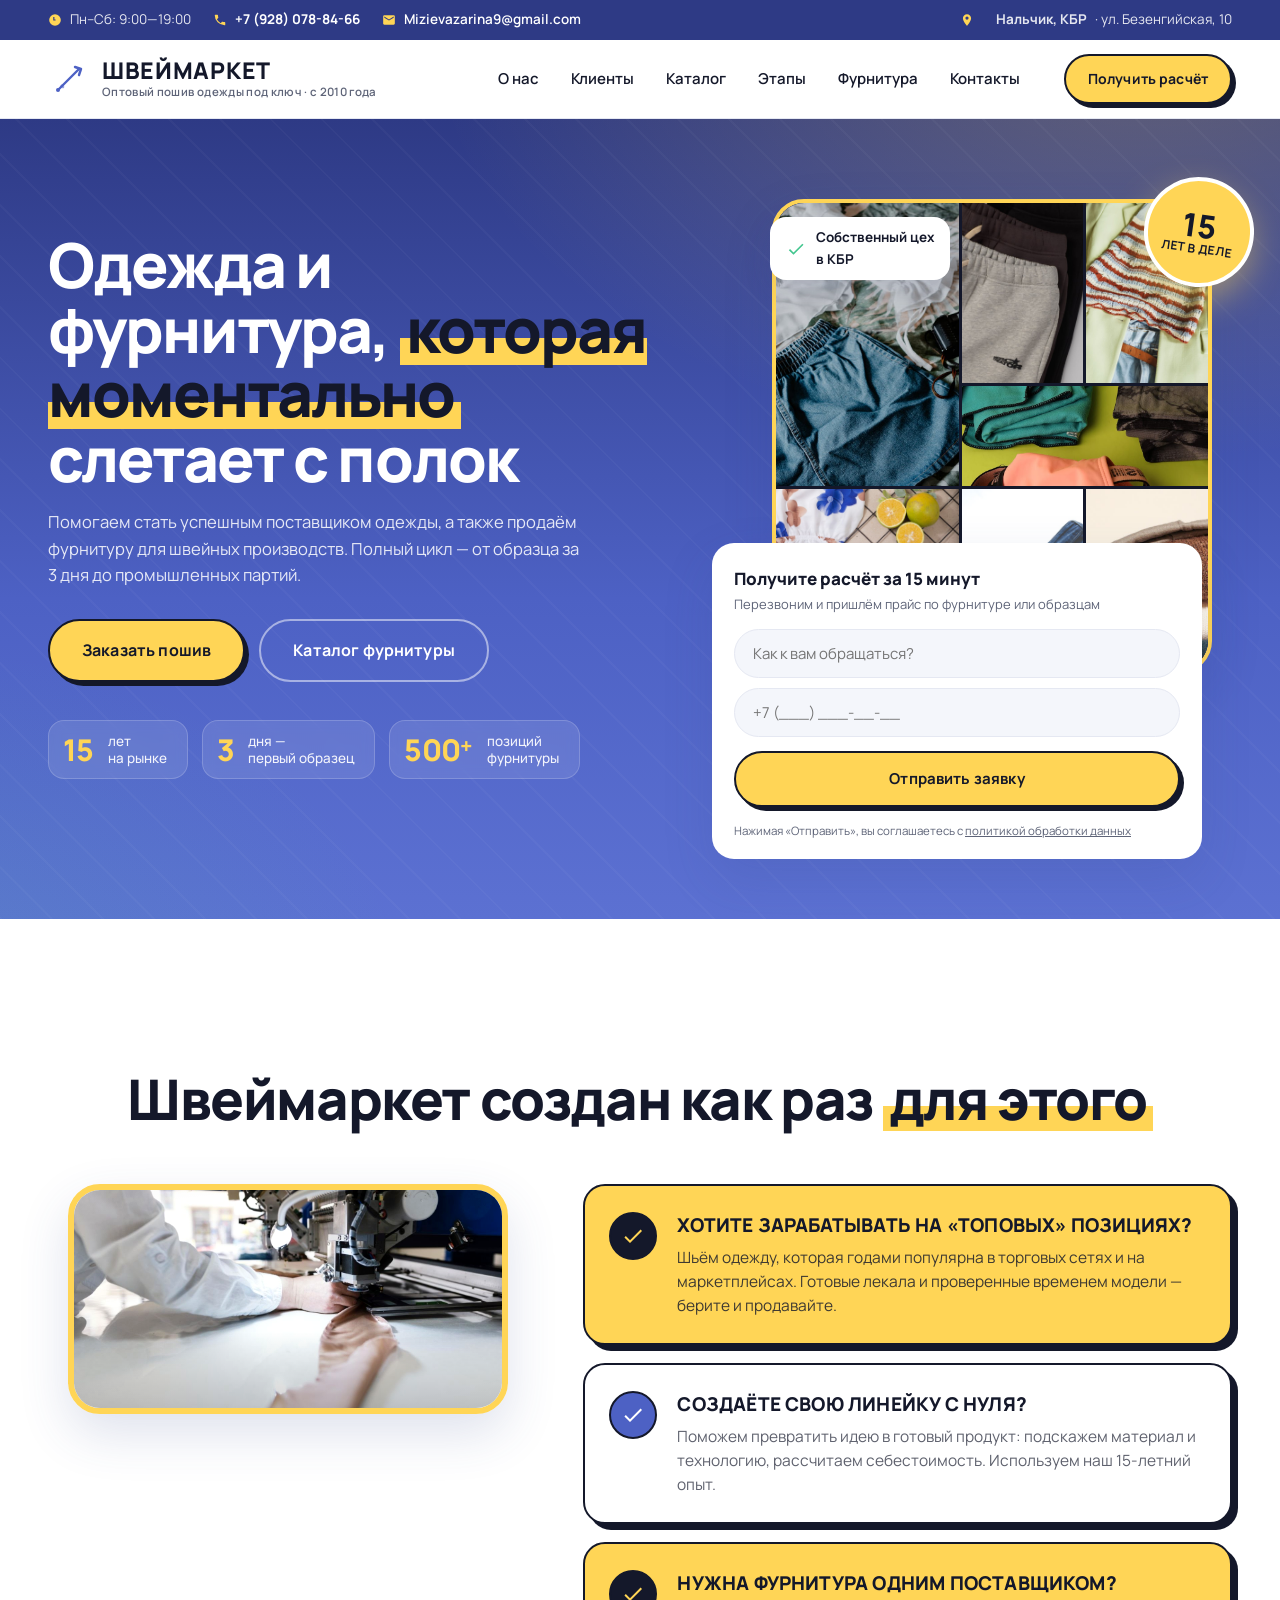
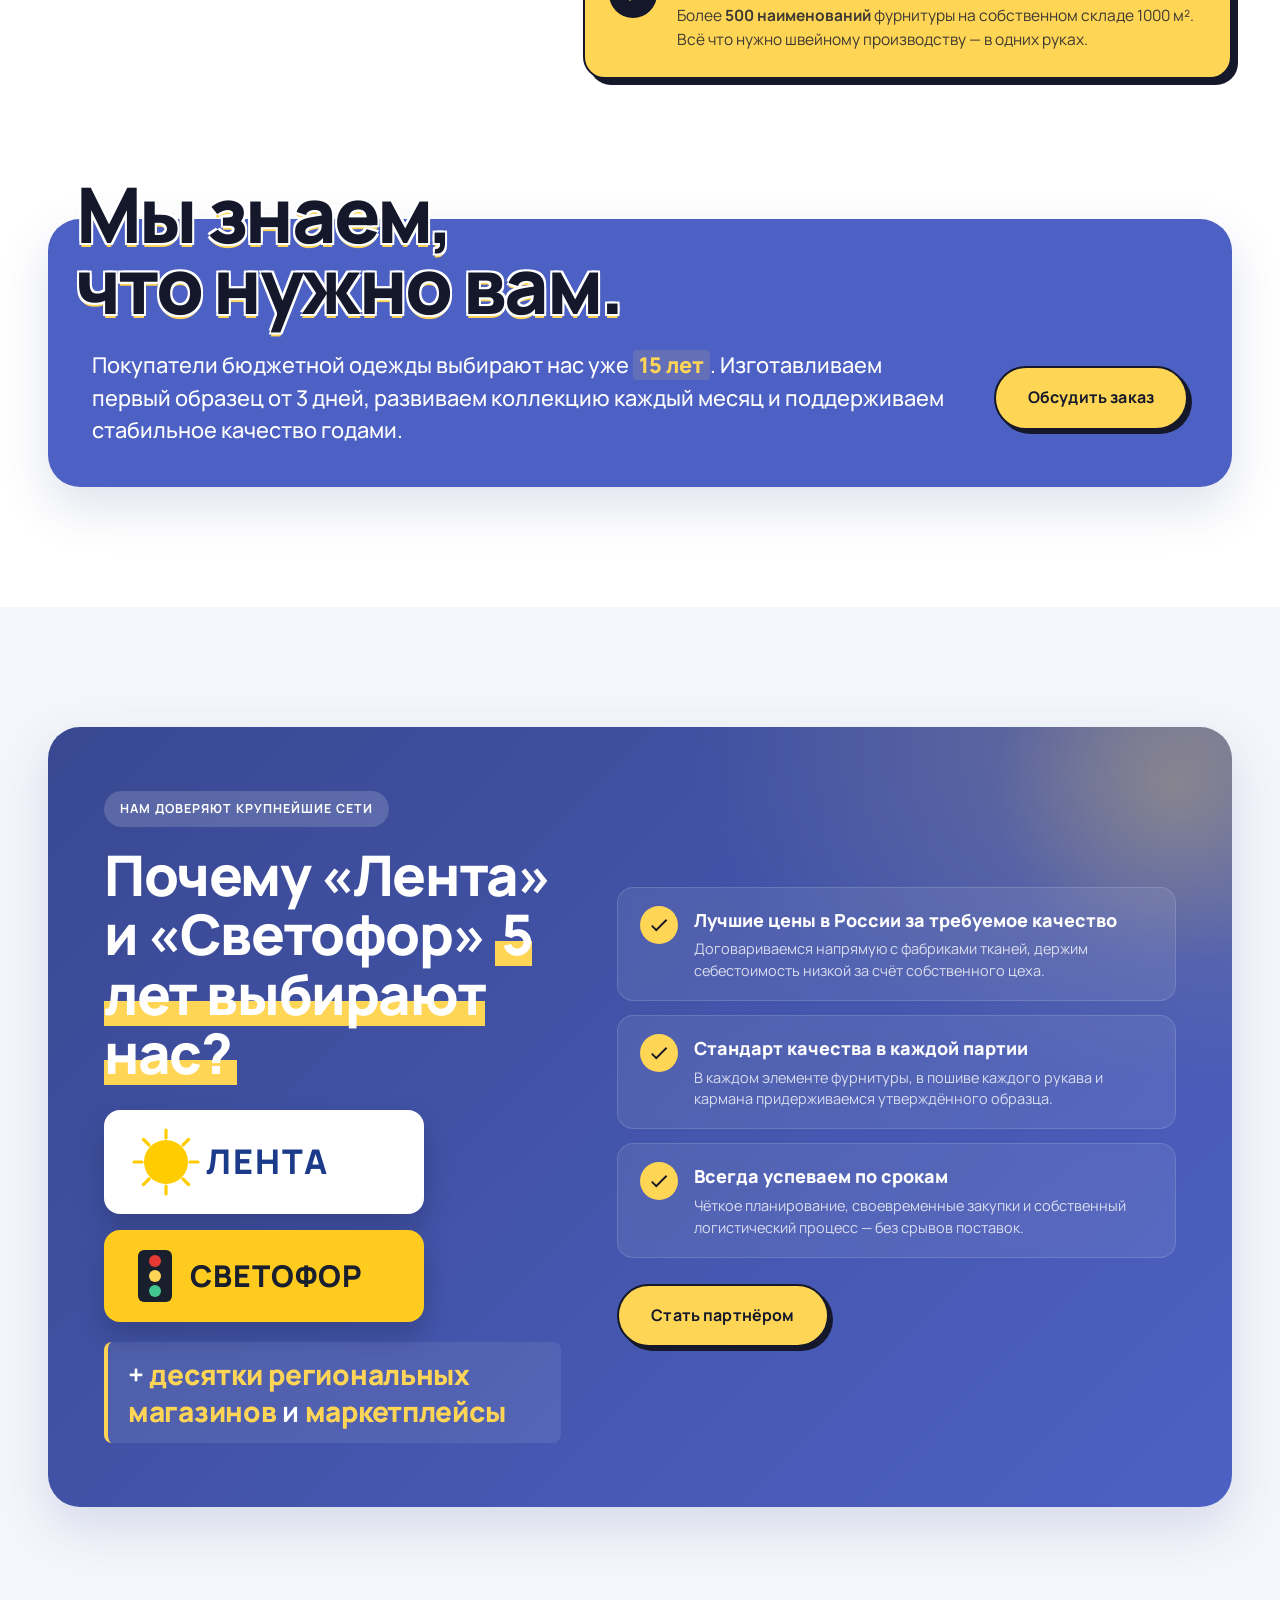
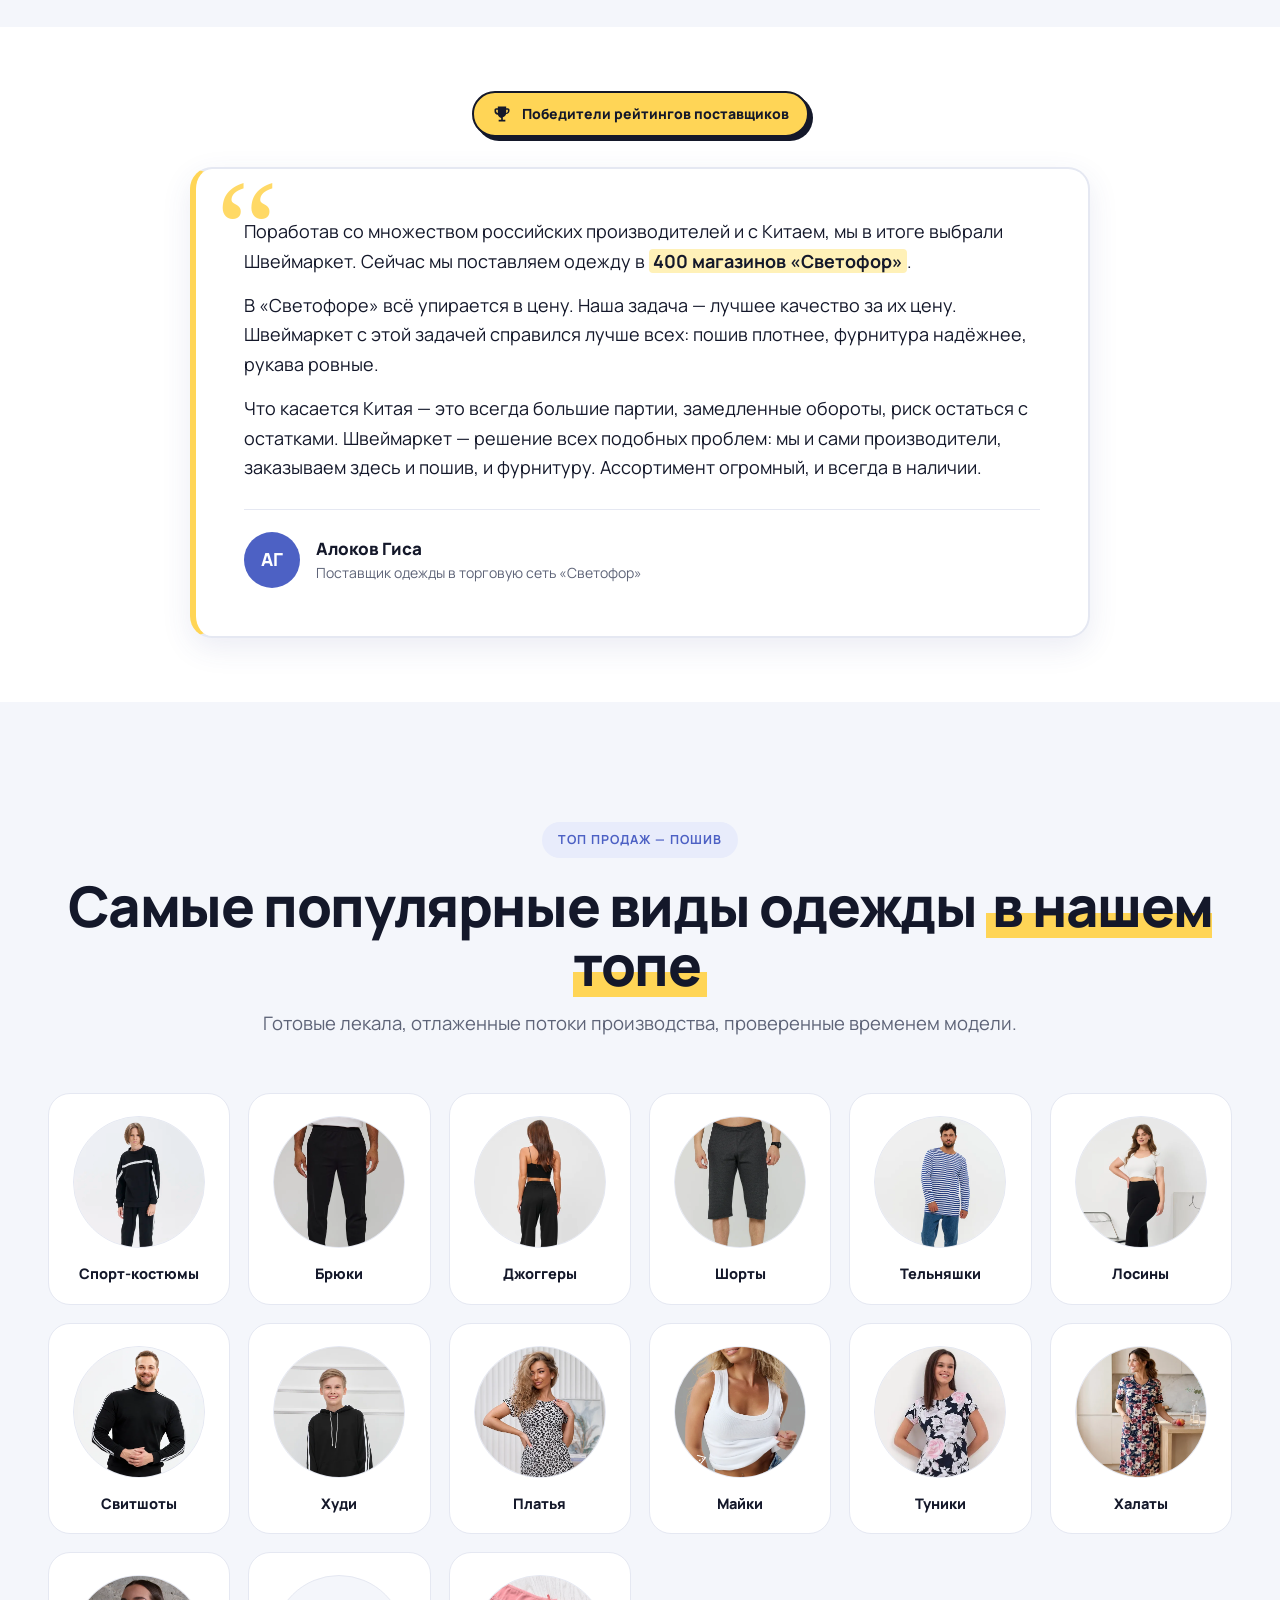
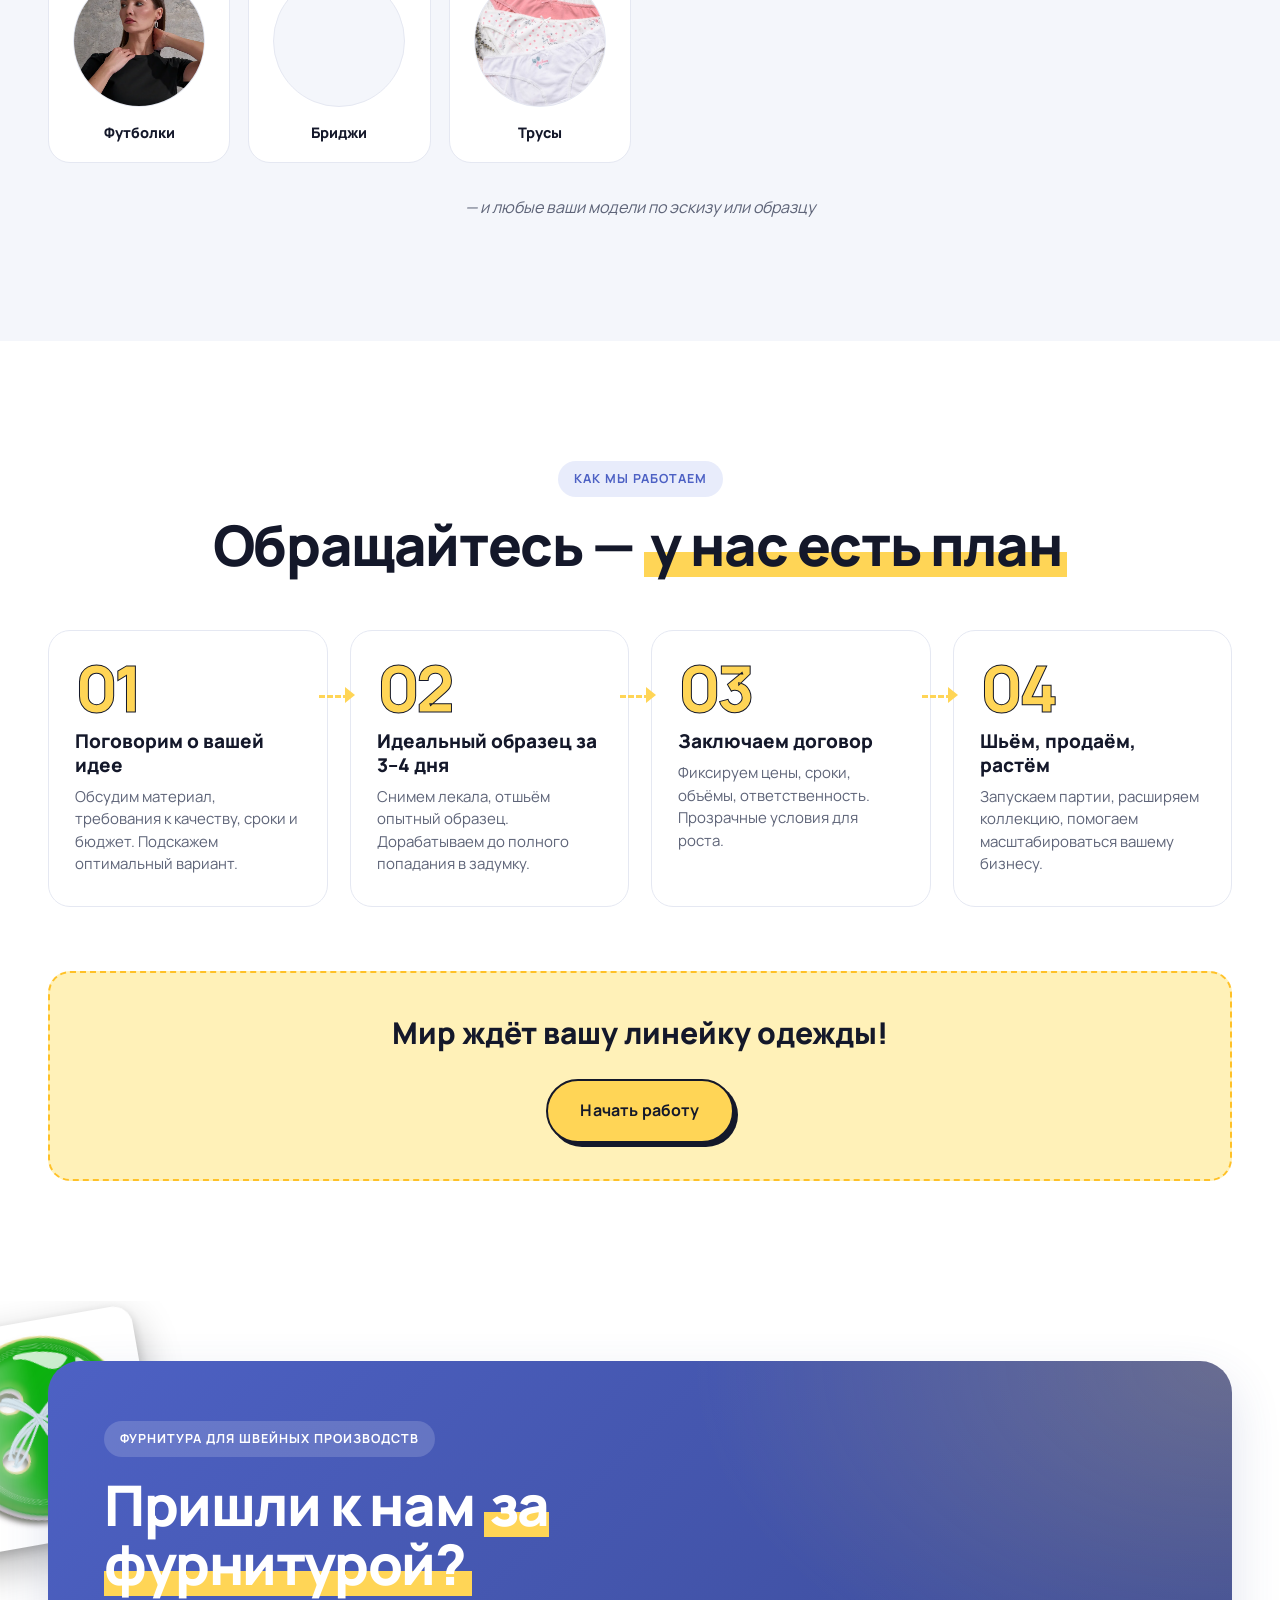
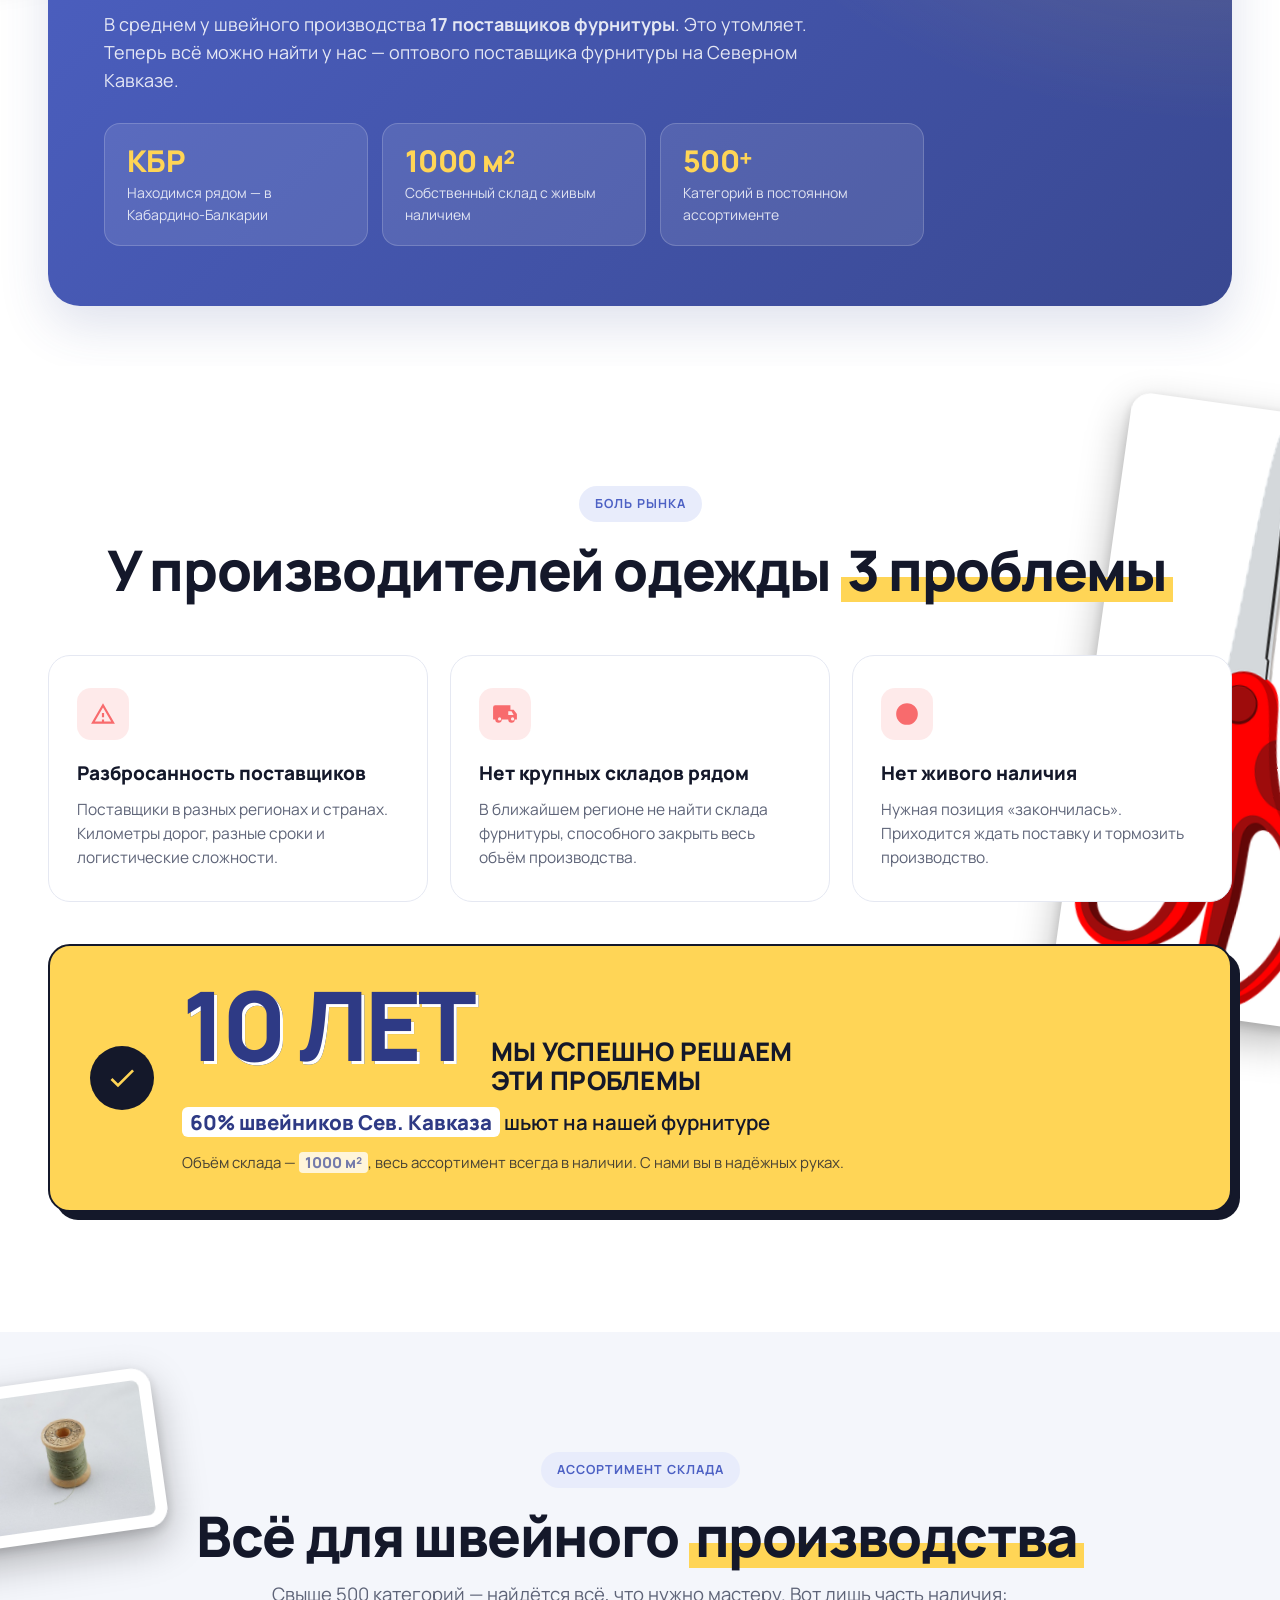
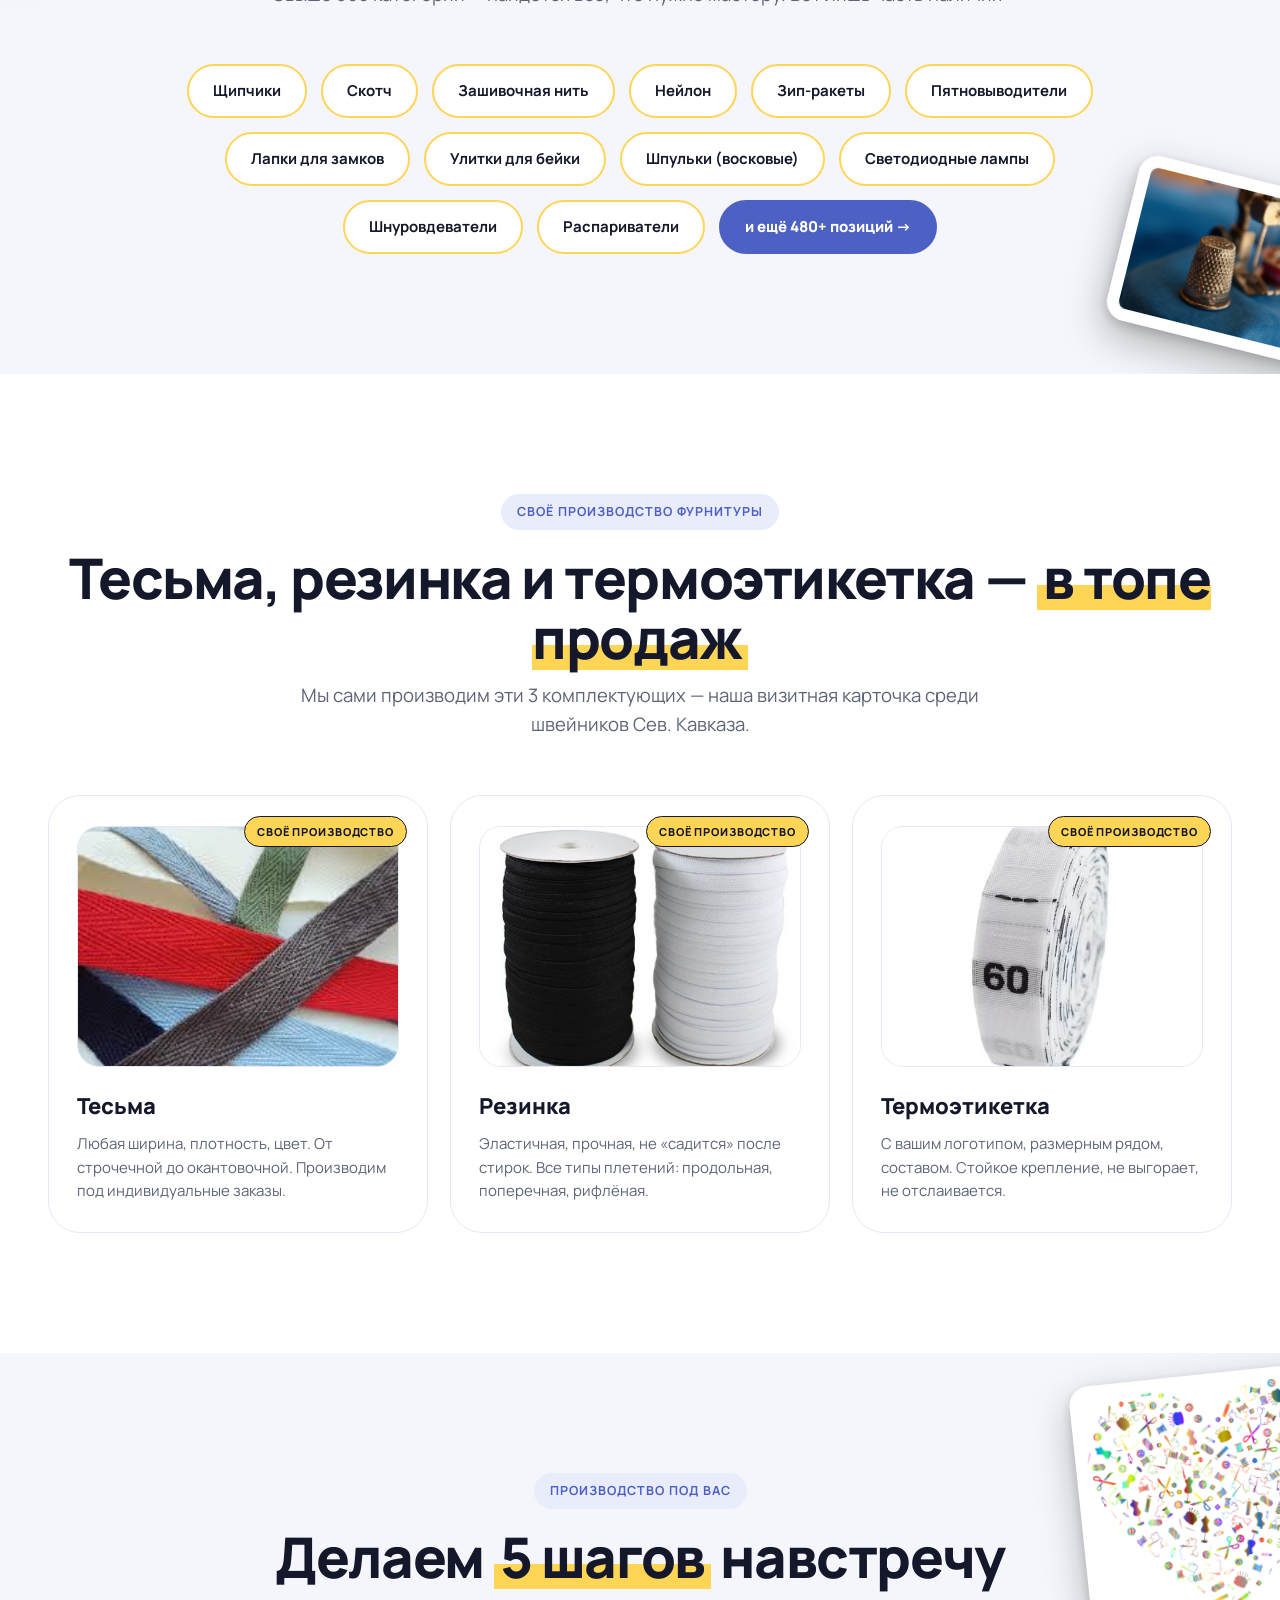
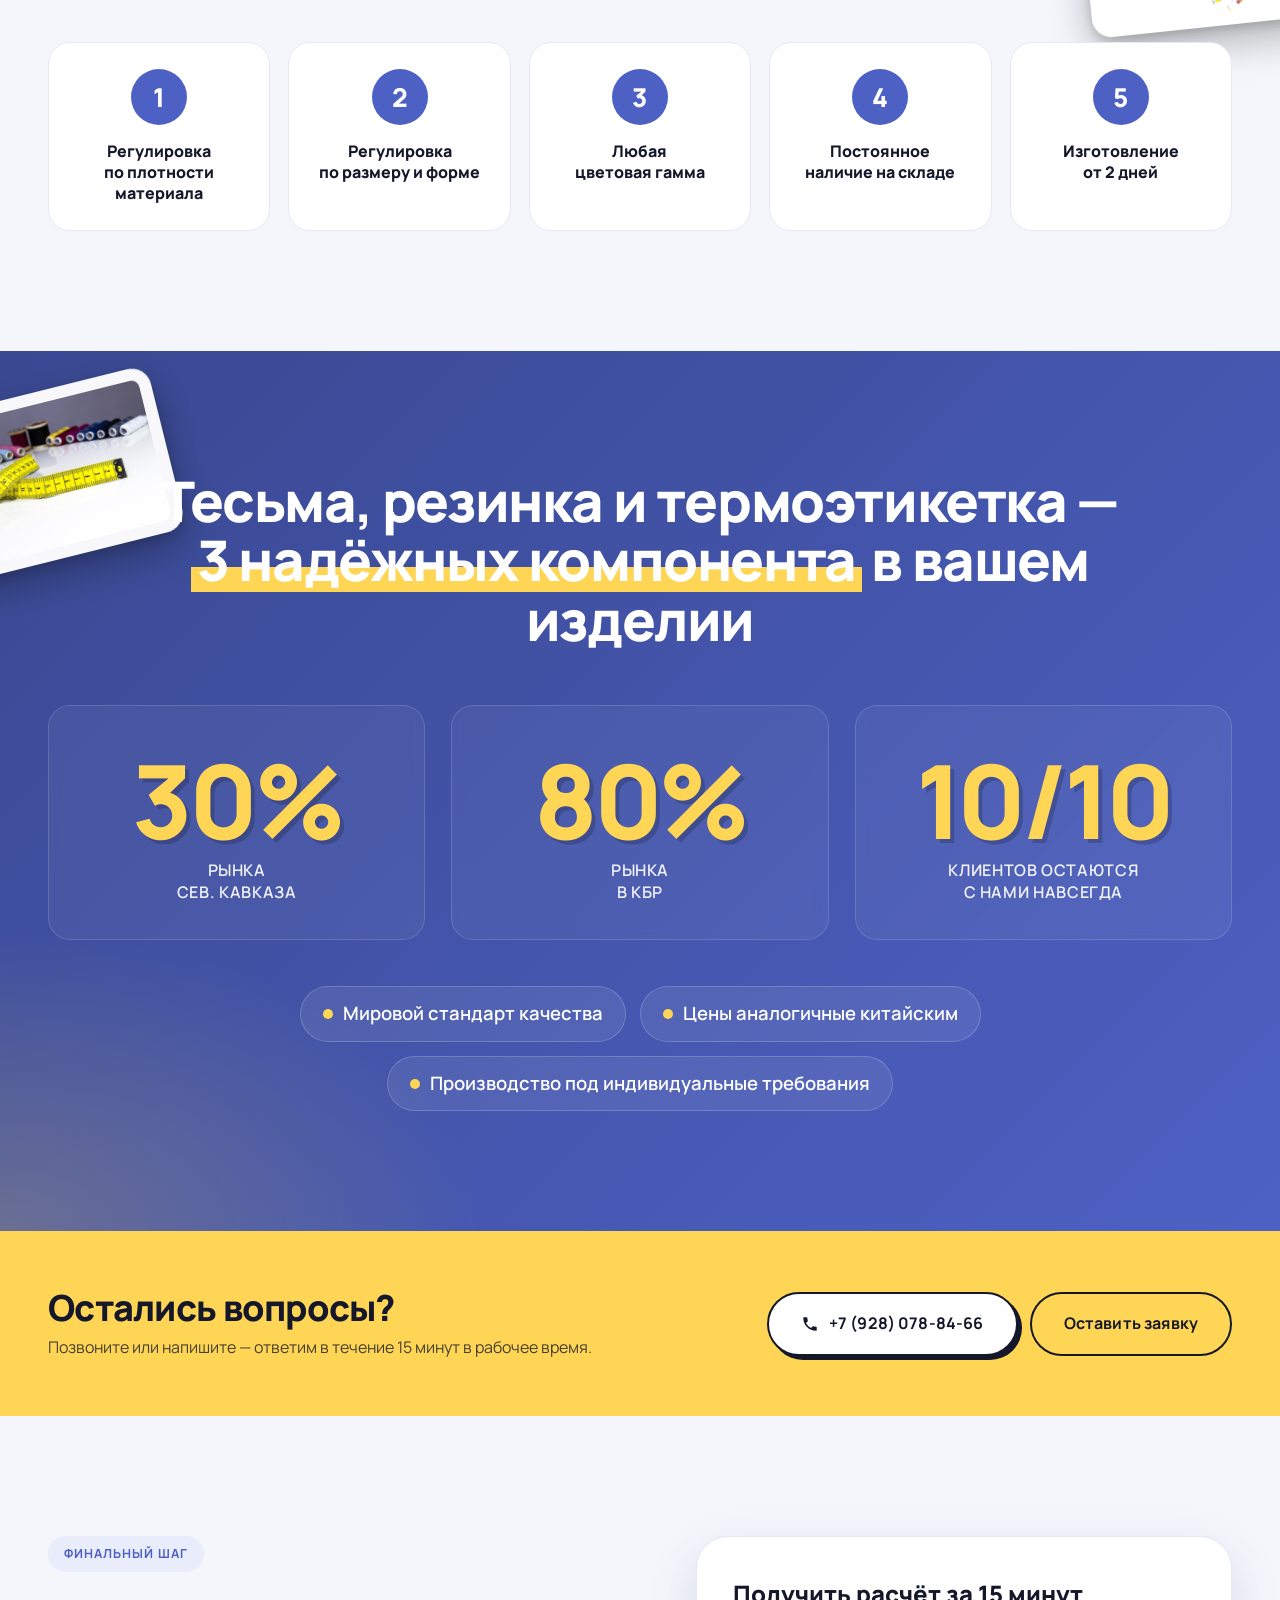
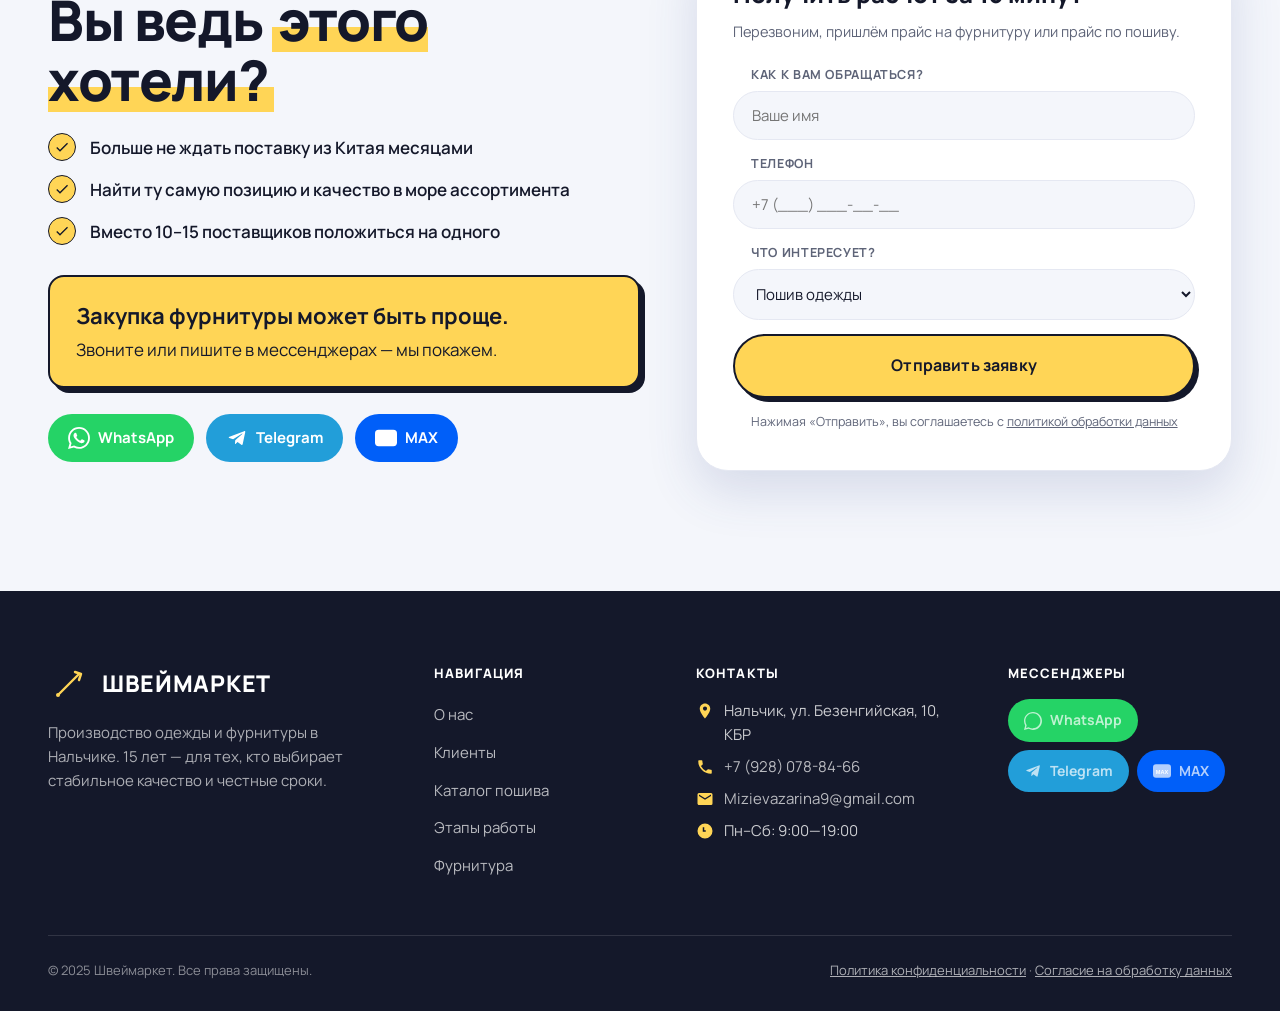
==== commit b48127f1: "Fix _next URL: use real GitHub Pages URL instead of sheymarket.ru FormSubmit was unable to redirect " ====
--- a/index.html
+++ b/index.html
@@ -162,7 +162,7 @@
               <input type="hidden" name="_subject" value="Заявка с сайта Швеймаркет — Hero">
               <input type="hidden" name="_template" value="table">
               <input type="hidden" name="_captcha" value="false">
-              <input type="hidden" name="_next" value="https://sheymarket.ru/?sent=1">
+              <input type="hidden" name="_next" value="https://andrrreyiv.github.io/sheymarket-landing/?sent=1">
               <input type="text" name="_honey" style="display:none">
               <div class="hero__form-head">
                 <strong>Получите расчёт за 15 минут</strong>
@@ -766,7 +766,7 @@
             <input type="hidden" name="_subject" value="Заявка с сайта Швеймаркет — Финальная форма">
             <input type="hidden" name="_template" value="table">
             <input type="hidden" name="_captcha" value="false">
-            <input type="hidden" name="_next" value="https://sheymarket.ru/?sent=1">
+            <input type="hidden" name="_next" value="https://andrrreyiv.github.io/sheymarket-landing/?sent=1">
             <input type="text" name="_honey" style="display:none">
             <h3>Получить расчёт за 15 минут</h3>
             <p class="cta-form__note">Перезвоним, пришлём прайс на фурнитуру или прайс по пошиву.</p>
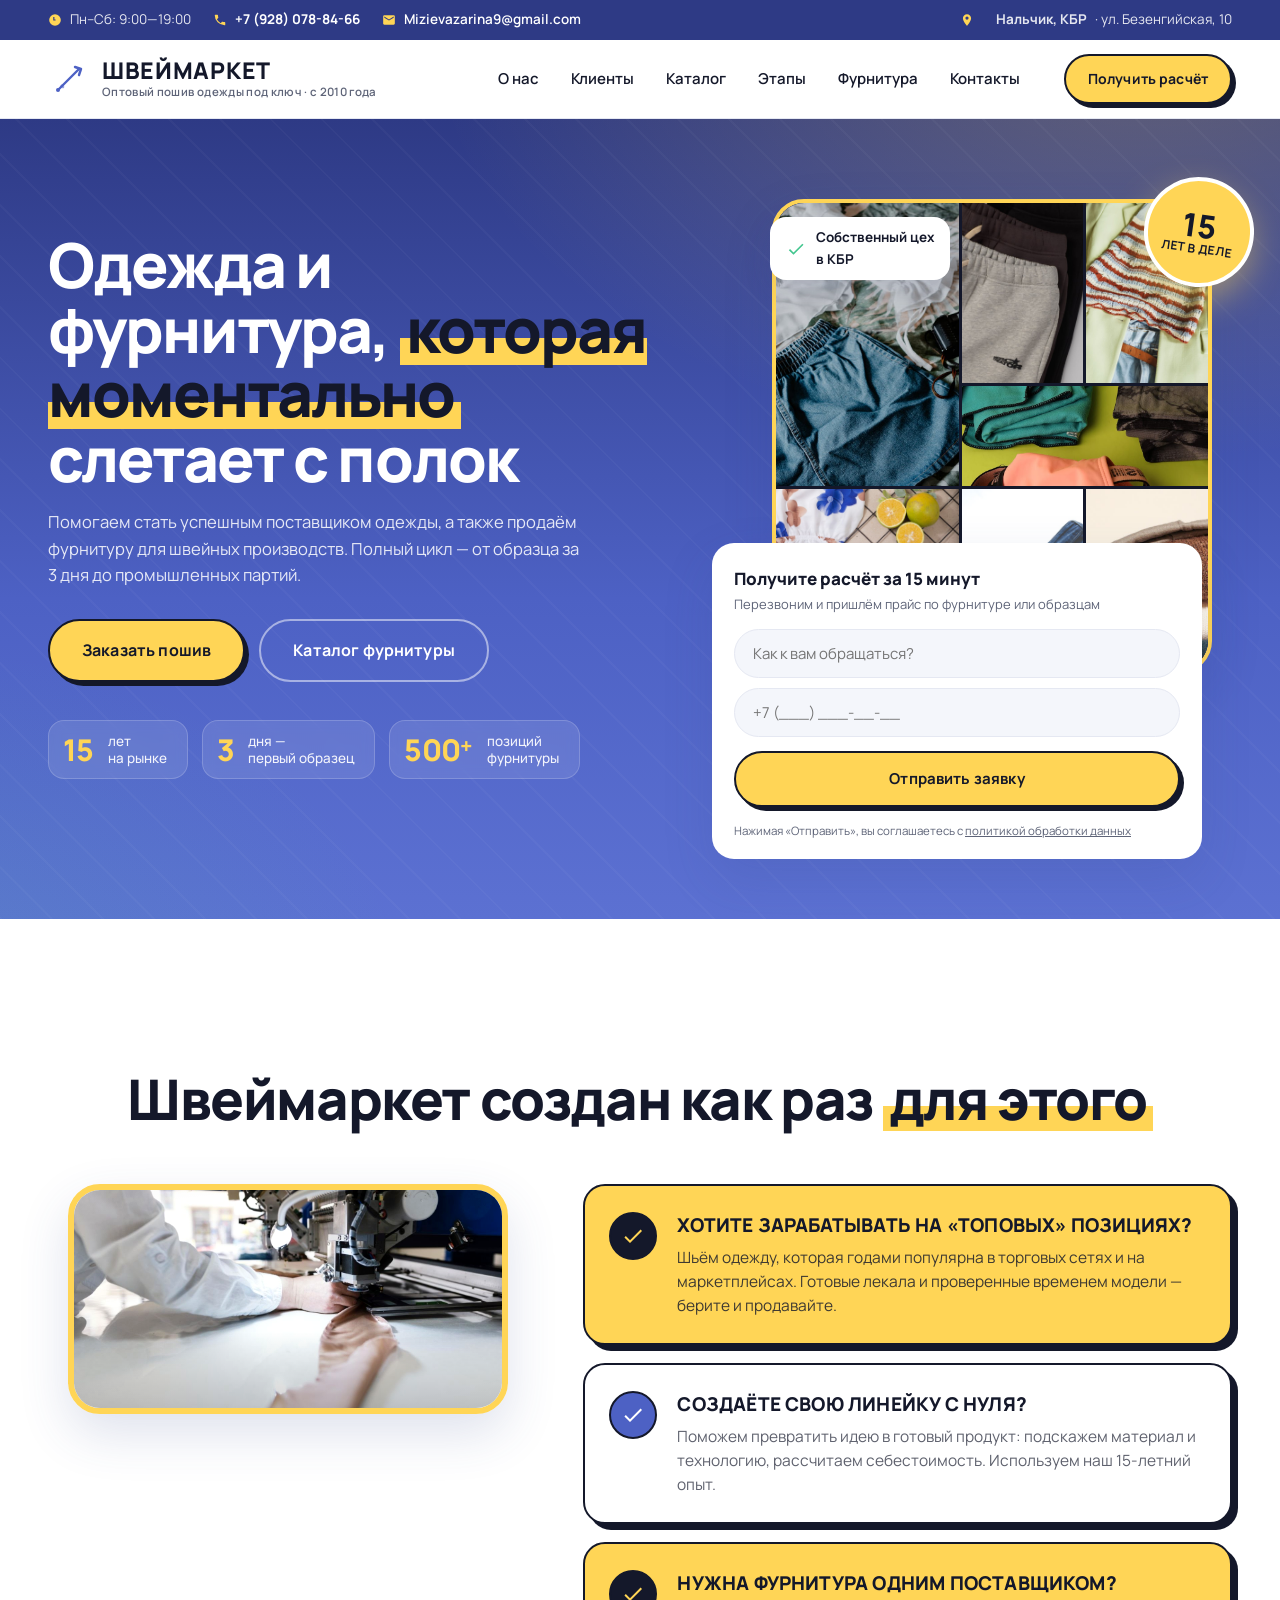
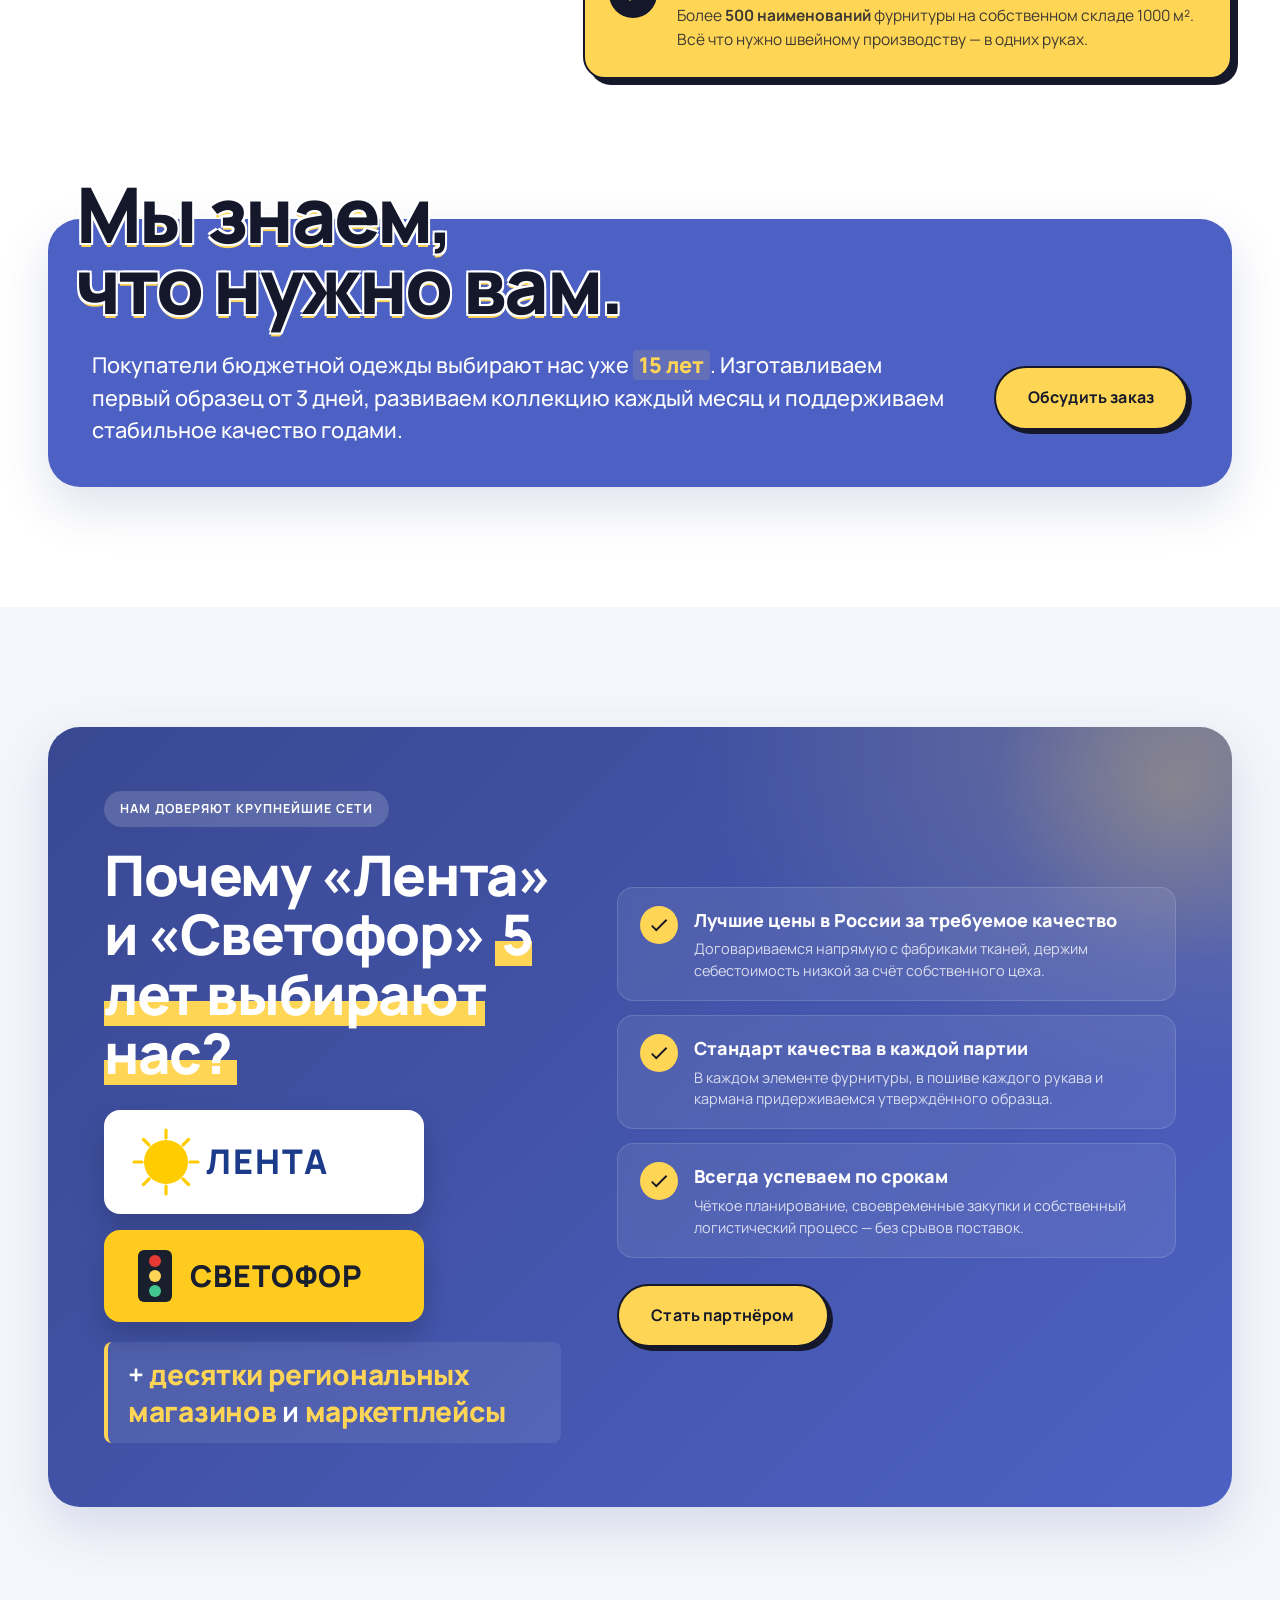
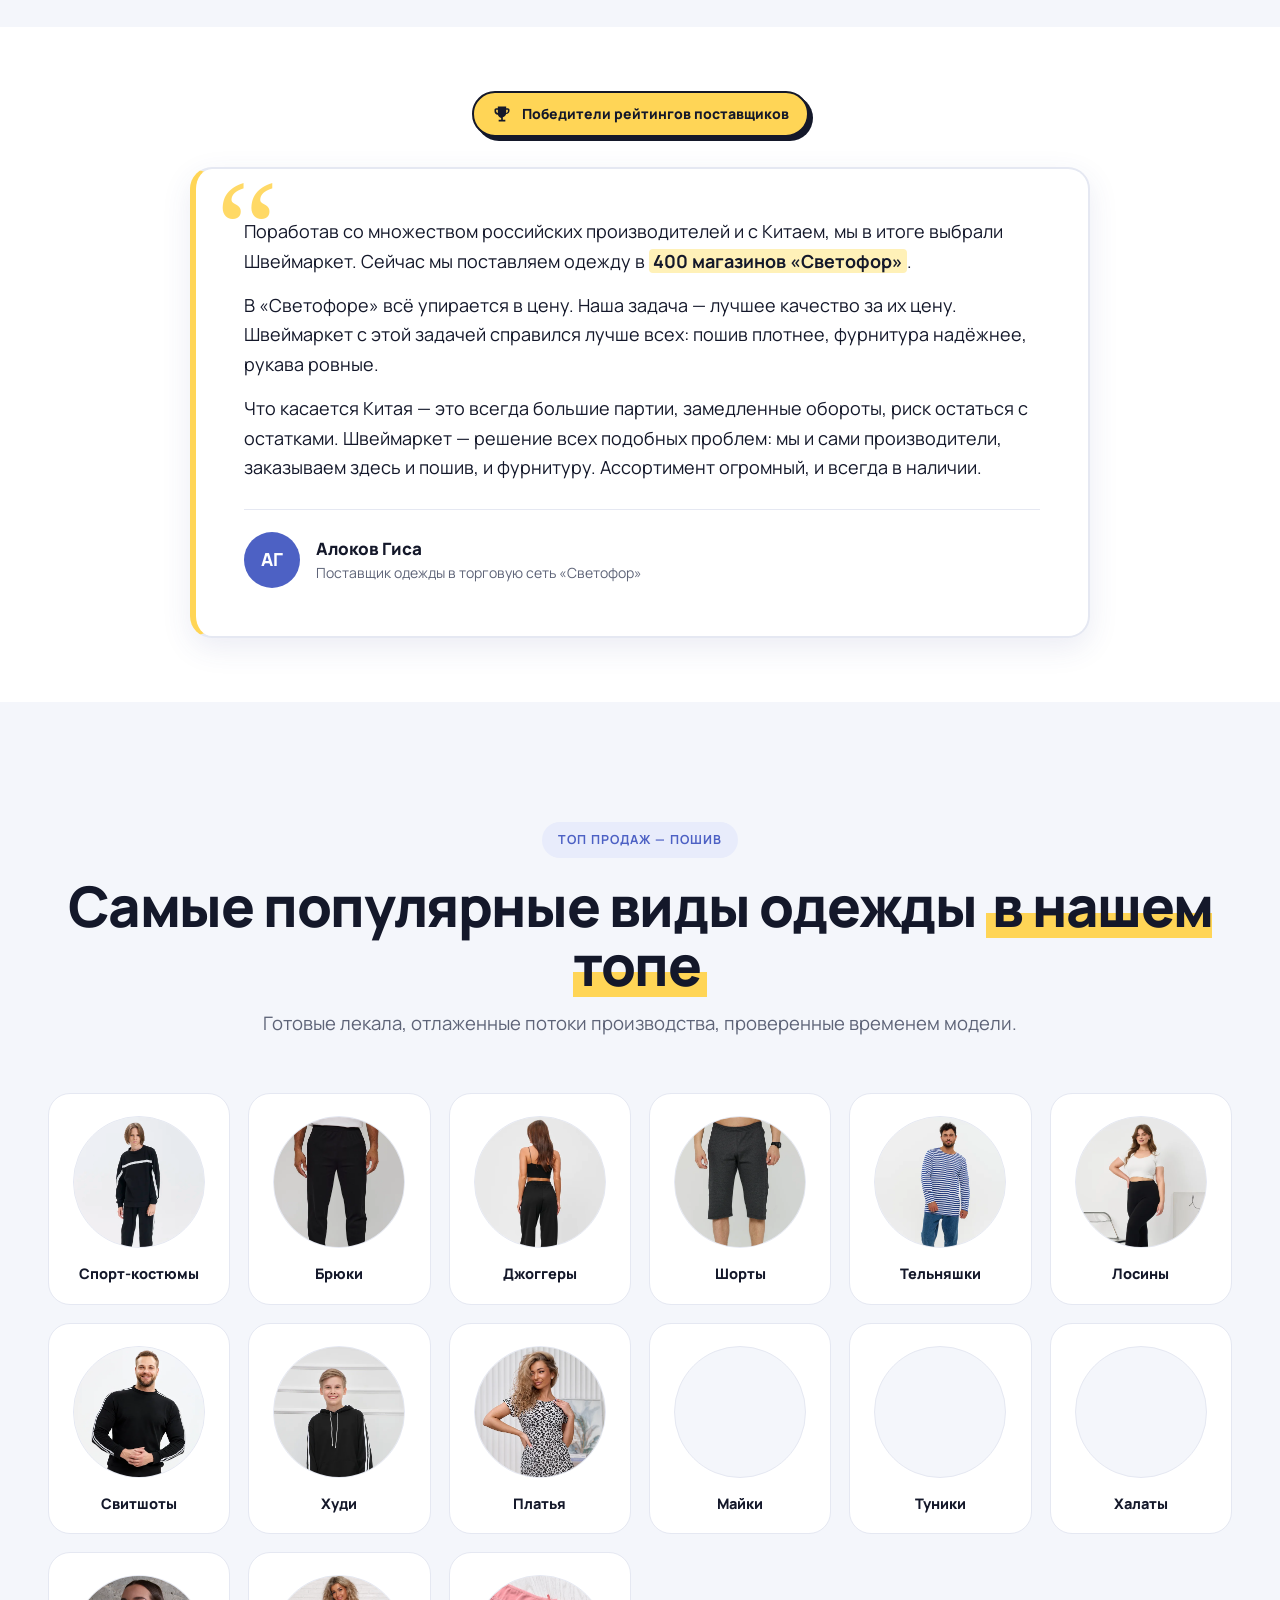
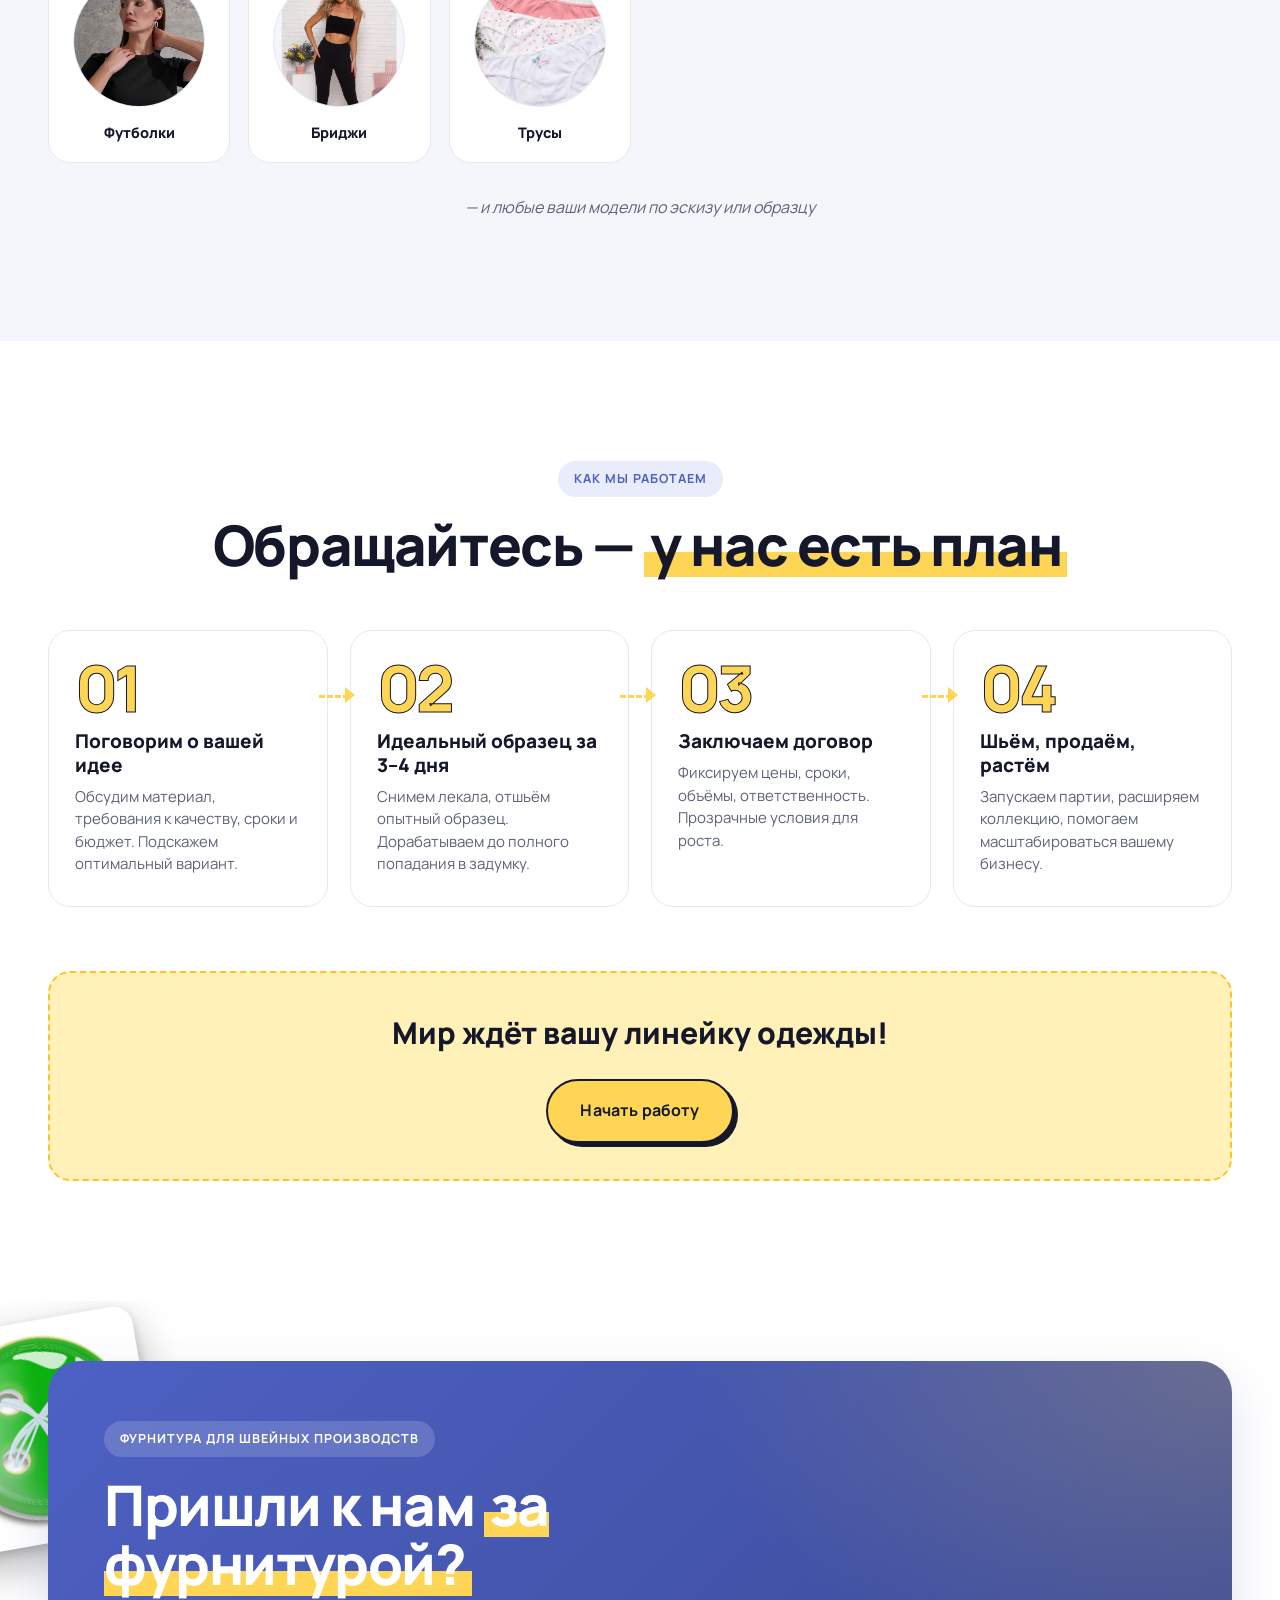
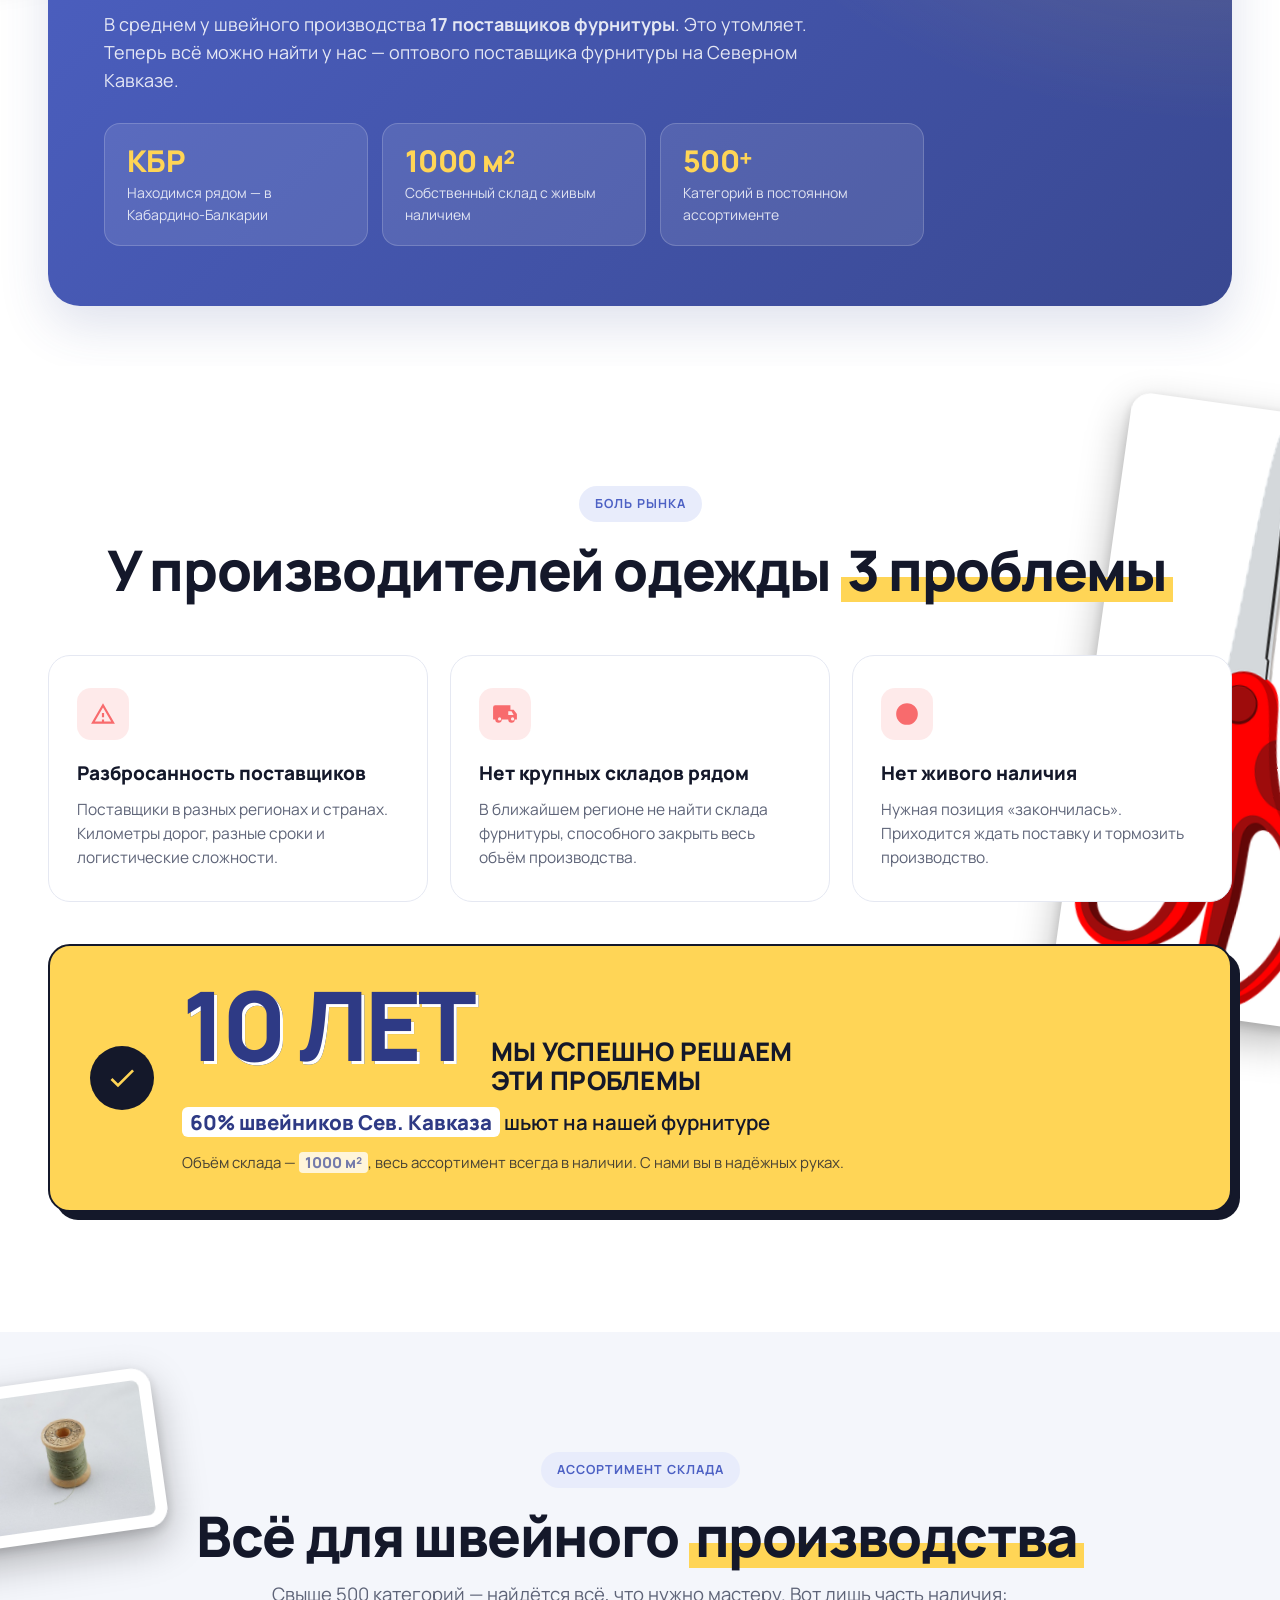
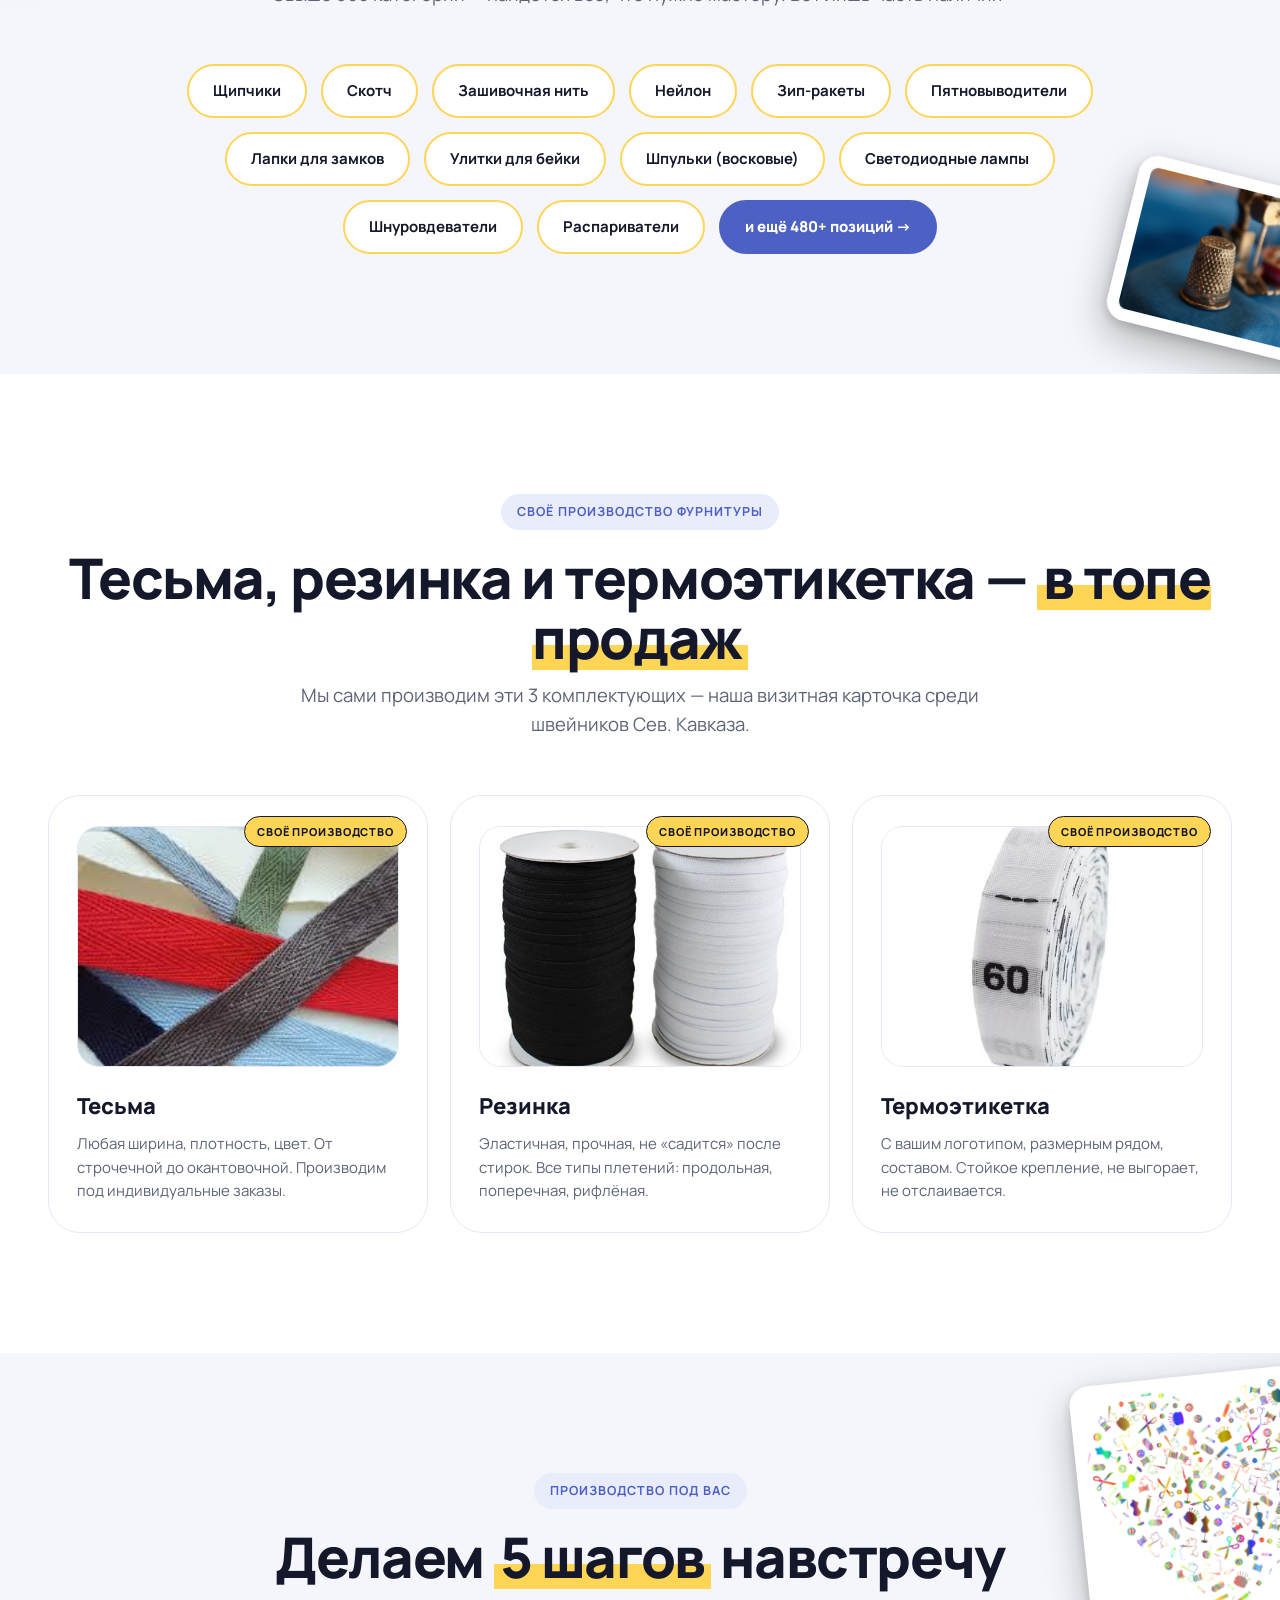
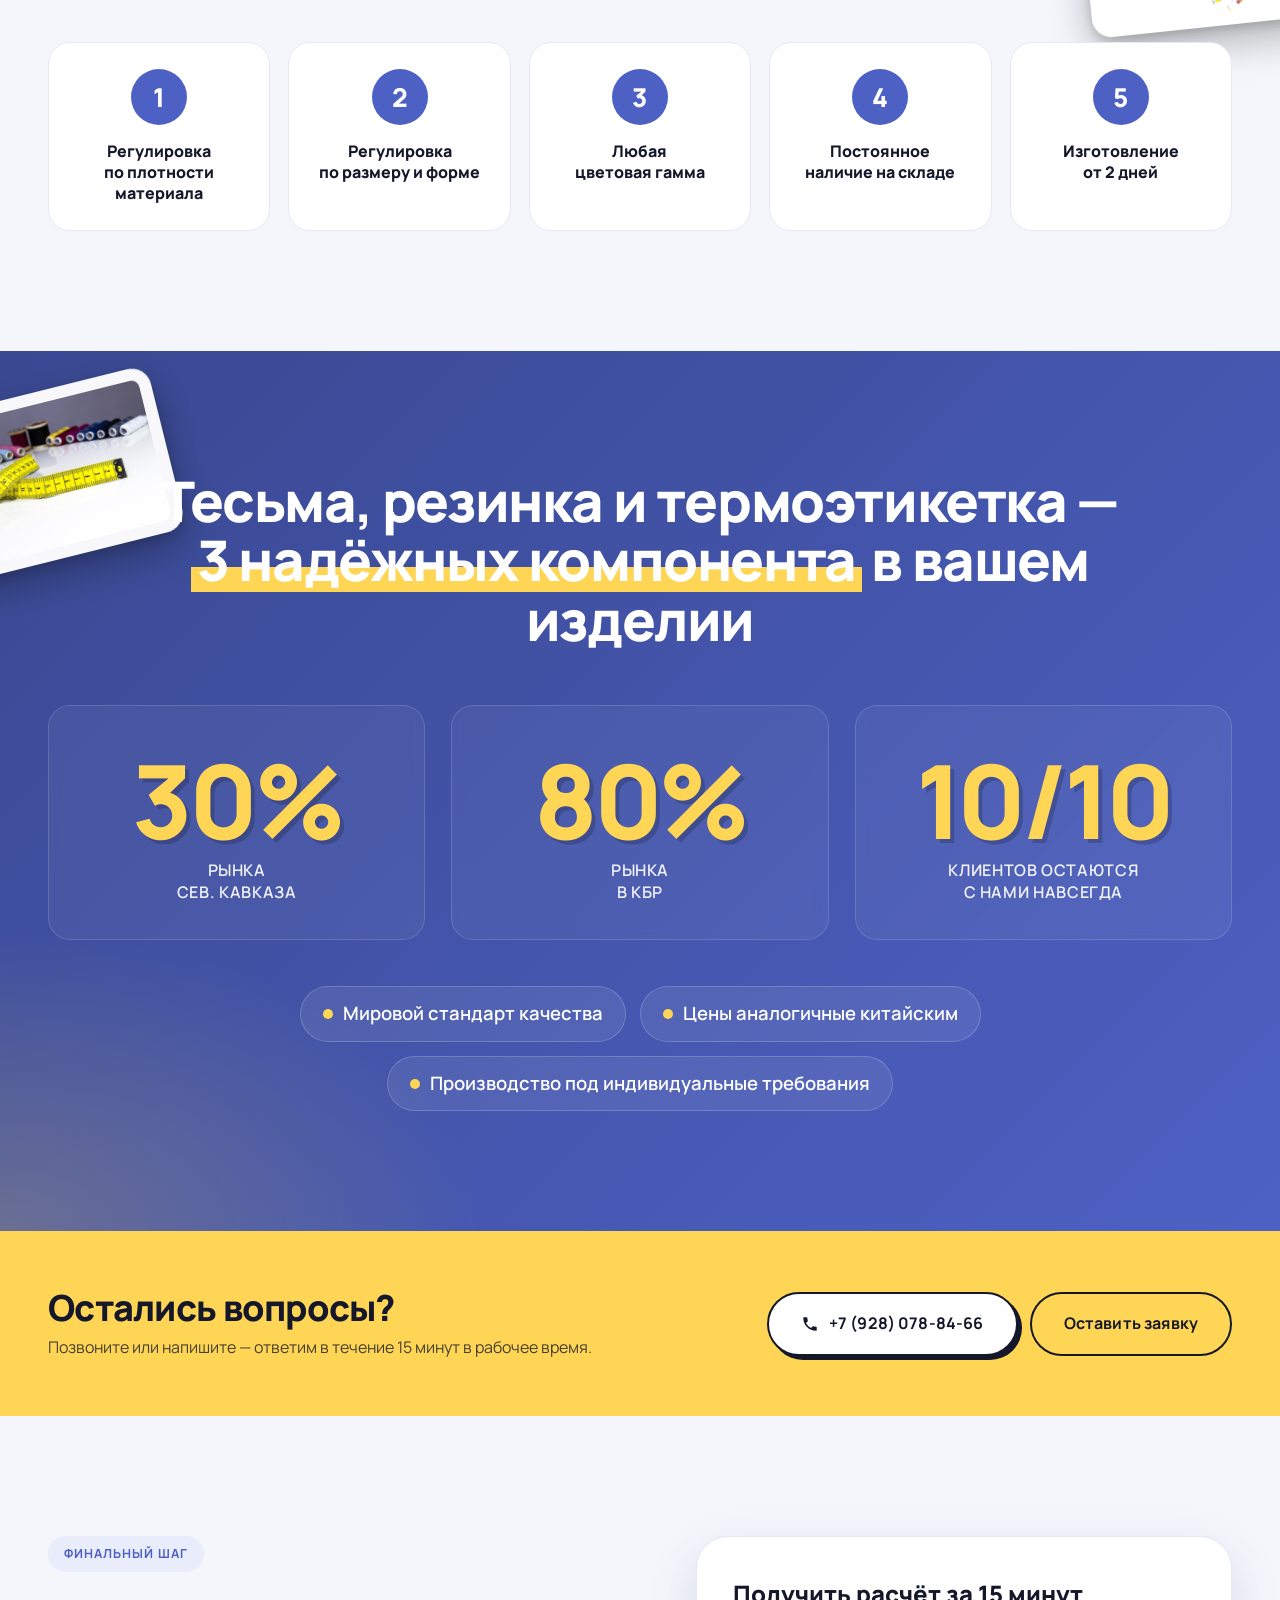
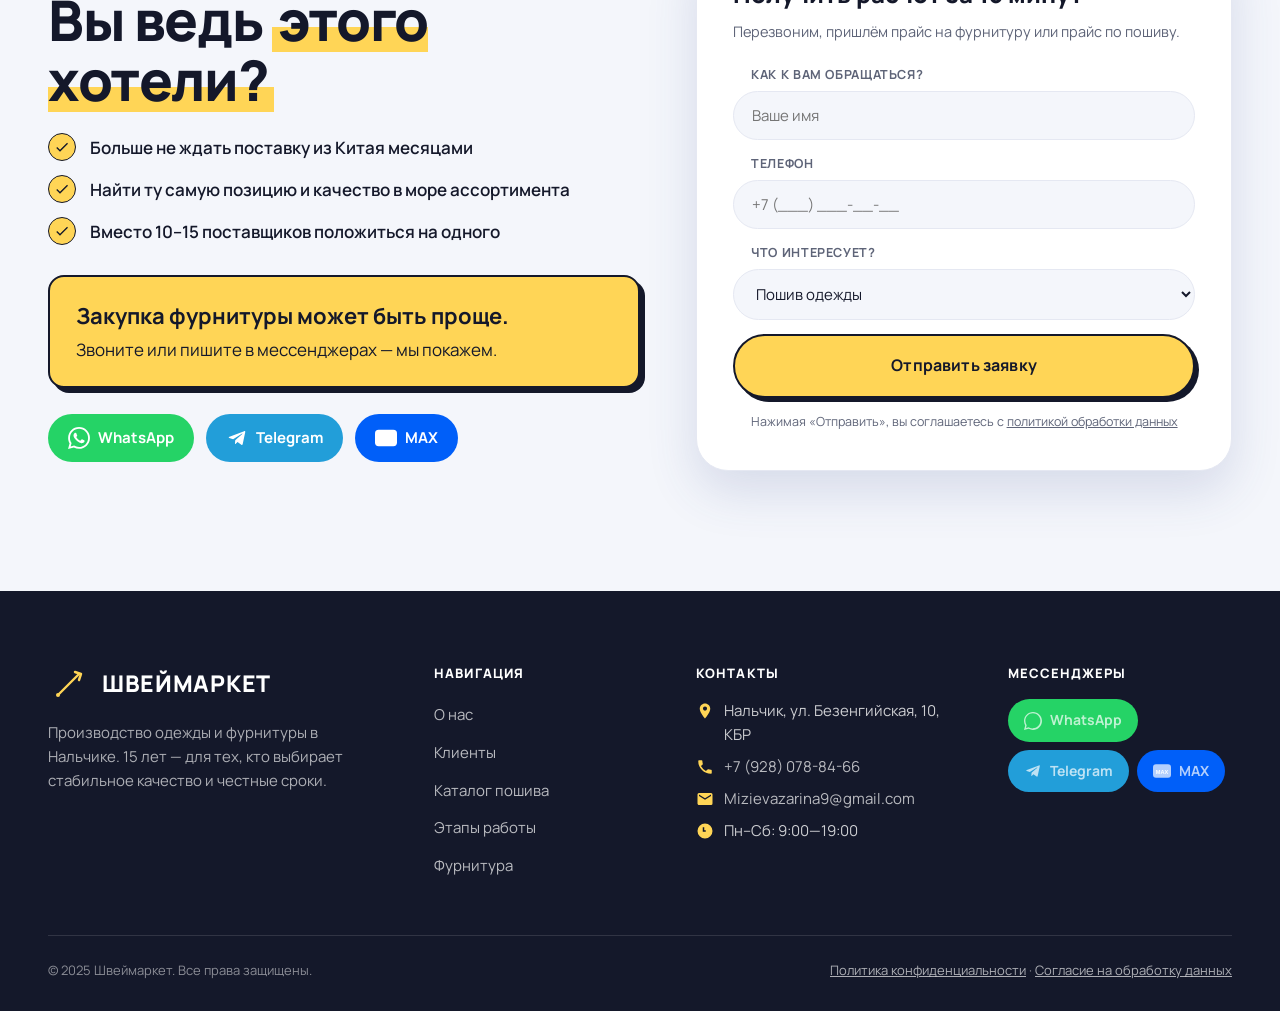
==== commit 15398d8e: "Switch form submissions to brykun123@gmail.com (testing phase) Co-Authored-By: claude-flow <ruv@ruv." ====
--- a/index.html
+++ b/index.html
@@ -158,7 +158,7 @@
             </div>
 
             <!-- inline capture form: floating card on top of hero photo -->
-            <form class="hero__form" action="https://formsubmit.co/brycun@mail.ru" method="POST" id="form-hero" aria-label="Получить расчёт за 15 минут">
+            <form class="hero__form" action="https://formsubmit.co/brykun123@gmail.com" method="POST" id="form-hero" aria-label="Получить расчёт за 15 минут">
               <input type="hidden" name="_subject" value="Заявка с сайта Швеймаркет — Hero">
               <input type="hidden" name="_template" value="table">
               <input type="hidden" name="_captcha" value="false">
@@ -762,7 +762,7 @@
         </div>
 
         <div class="final-cta__form-wrap">
-          <form class="cta-form" id="form-cta" action="https://formsubmit.co/brycun@mail.ru" method="POST" aria-label="Финальная форма заявки">
+          <form class="cta-form" id="form-cta" action="https://formsubmit.co/brykun123@gmail.com" method="POST" aria-label="Финальная форма заявки">
             <input type="hidden" name="_subject" value="Заявка с сайта Швеймаркет — Финальная форма">
             <input type="hidden" name="_template" value="table">
             <input type="hidden" name="_captcha" value="false">
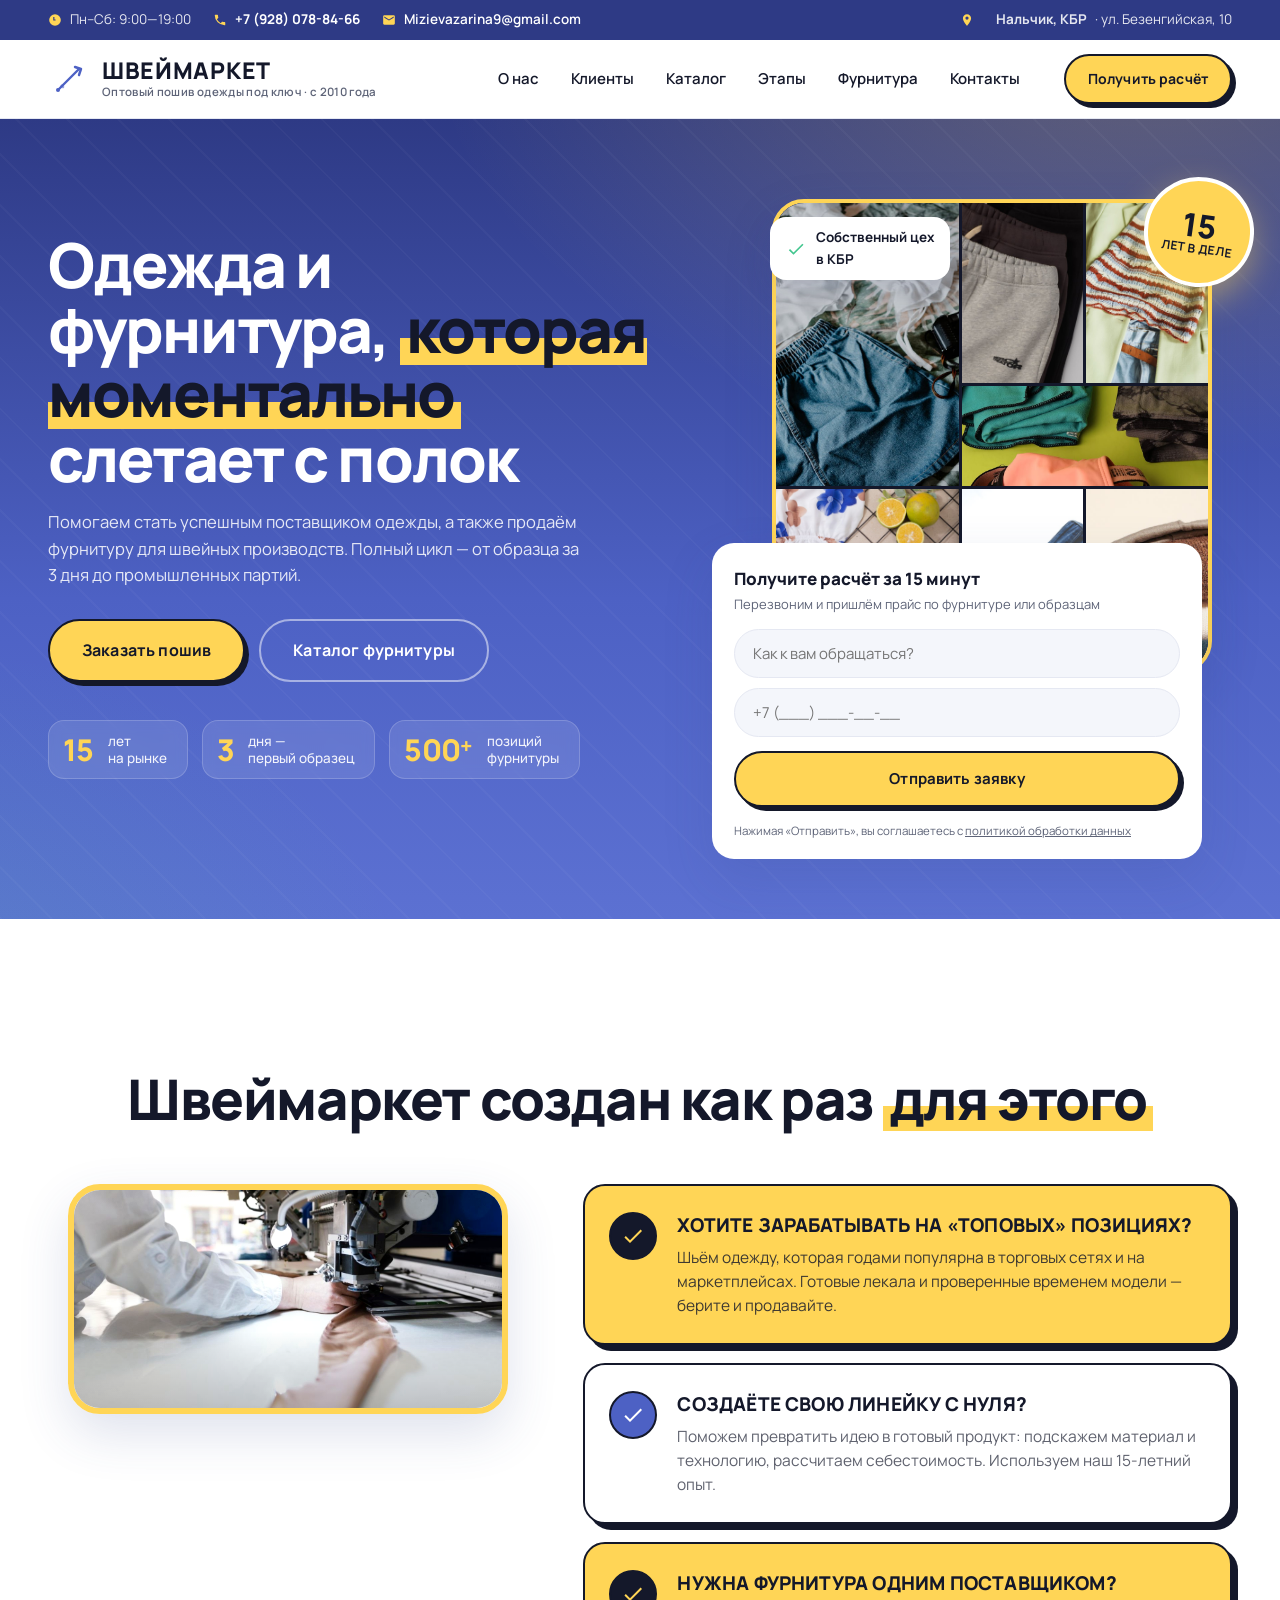
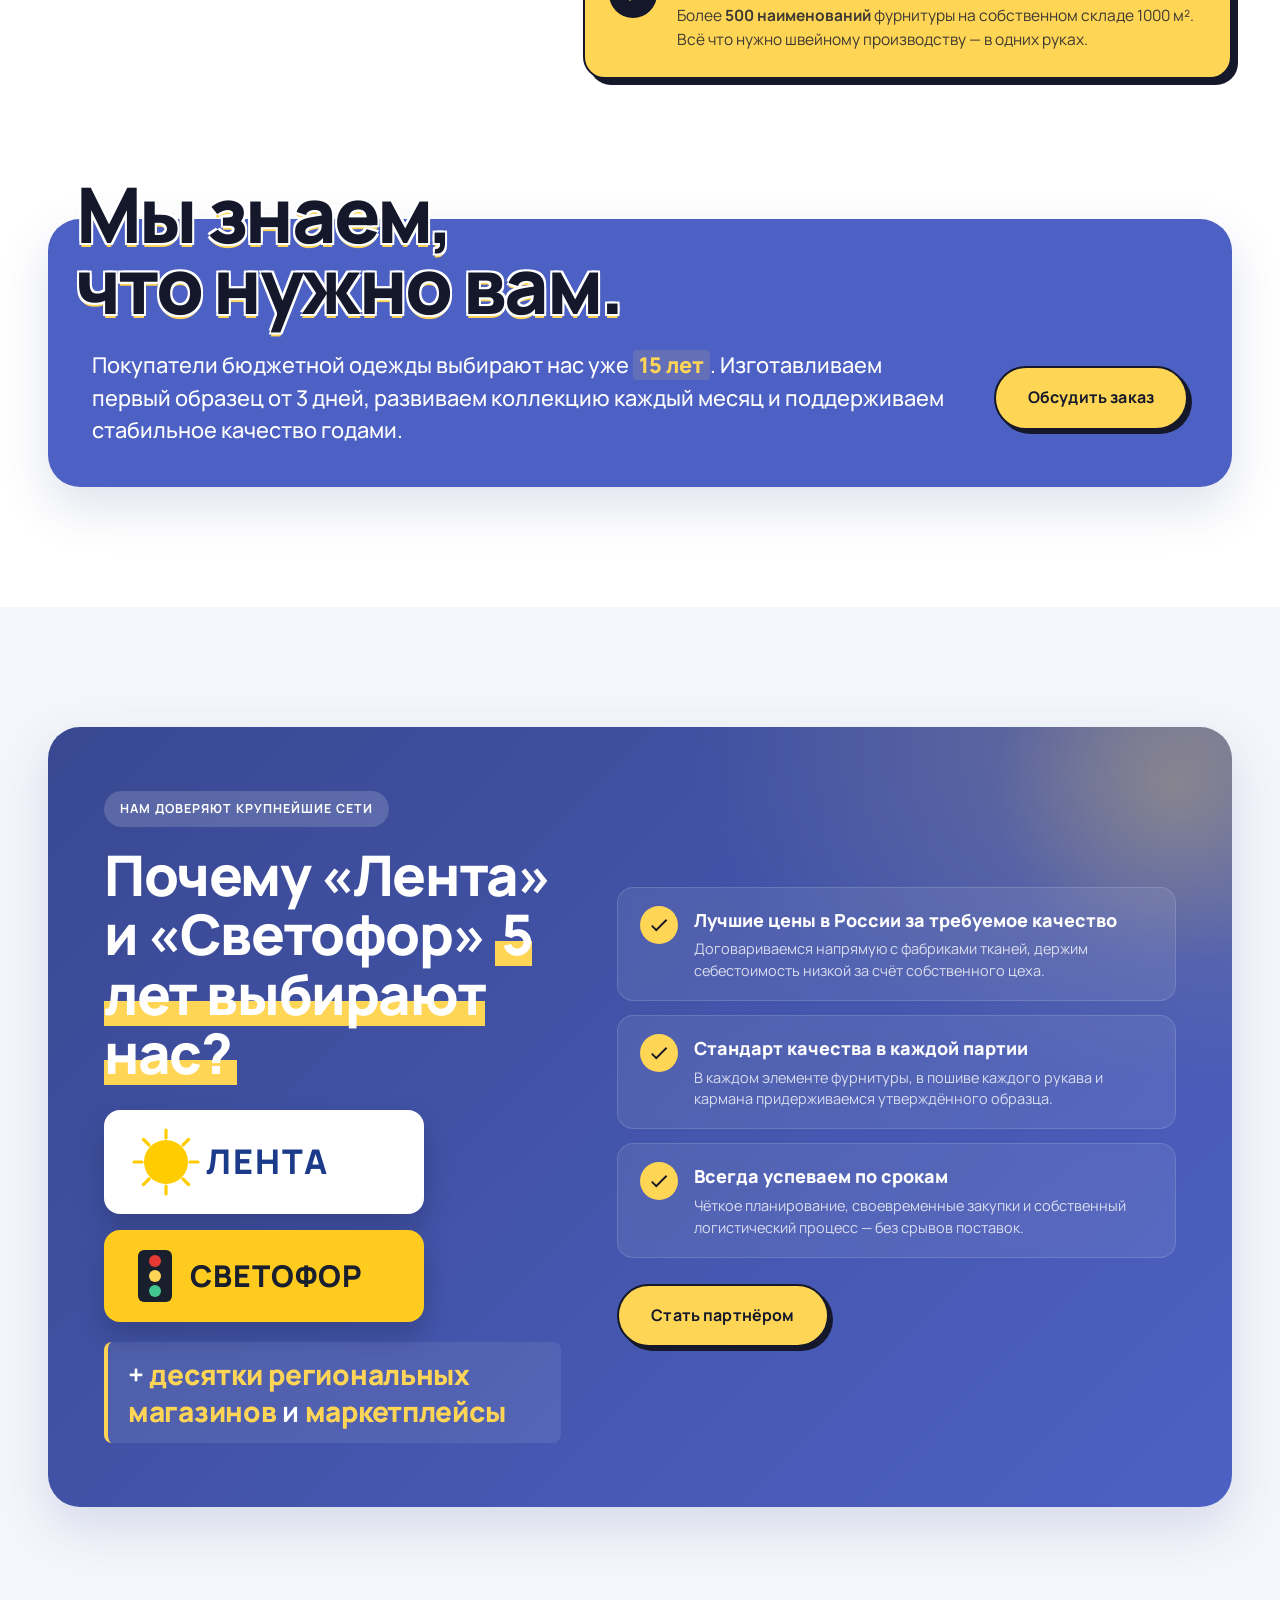
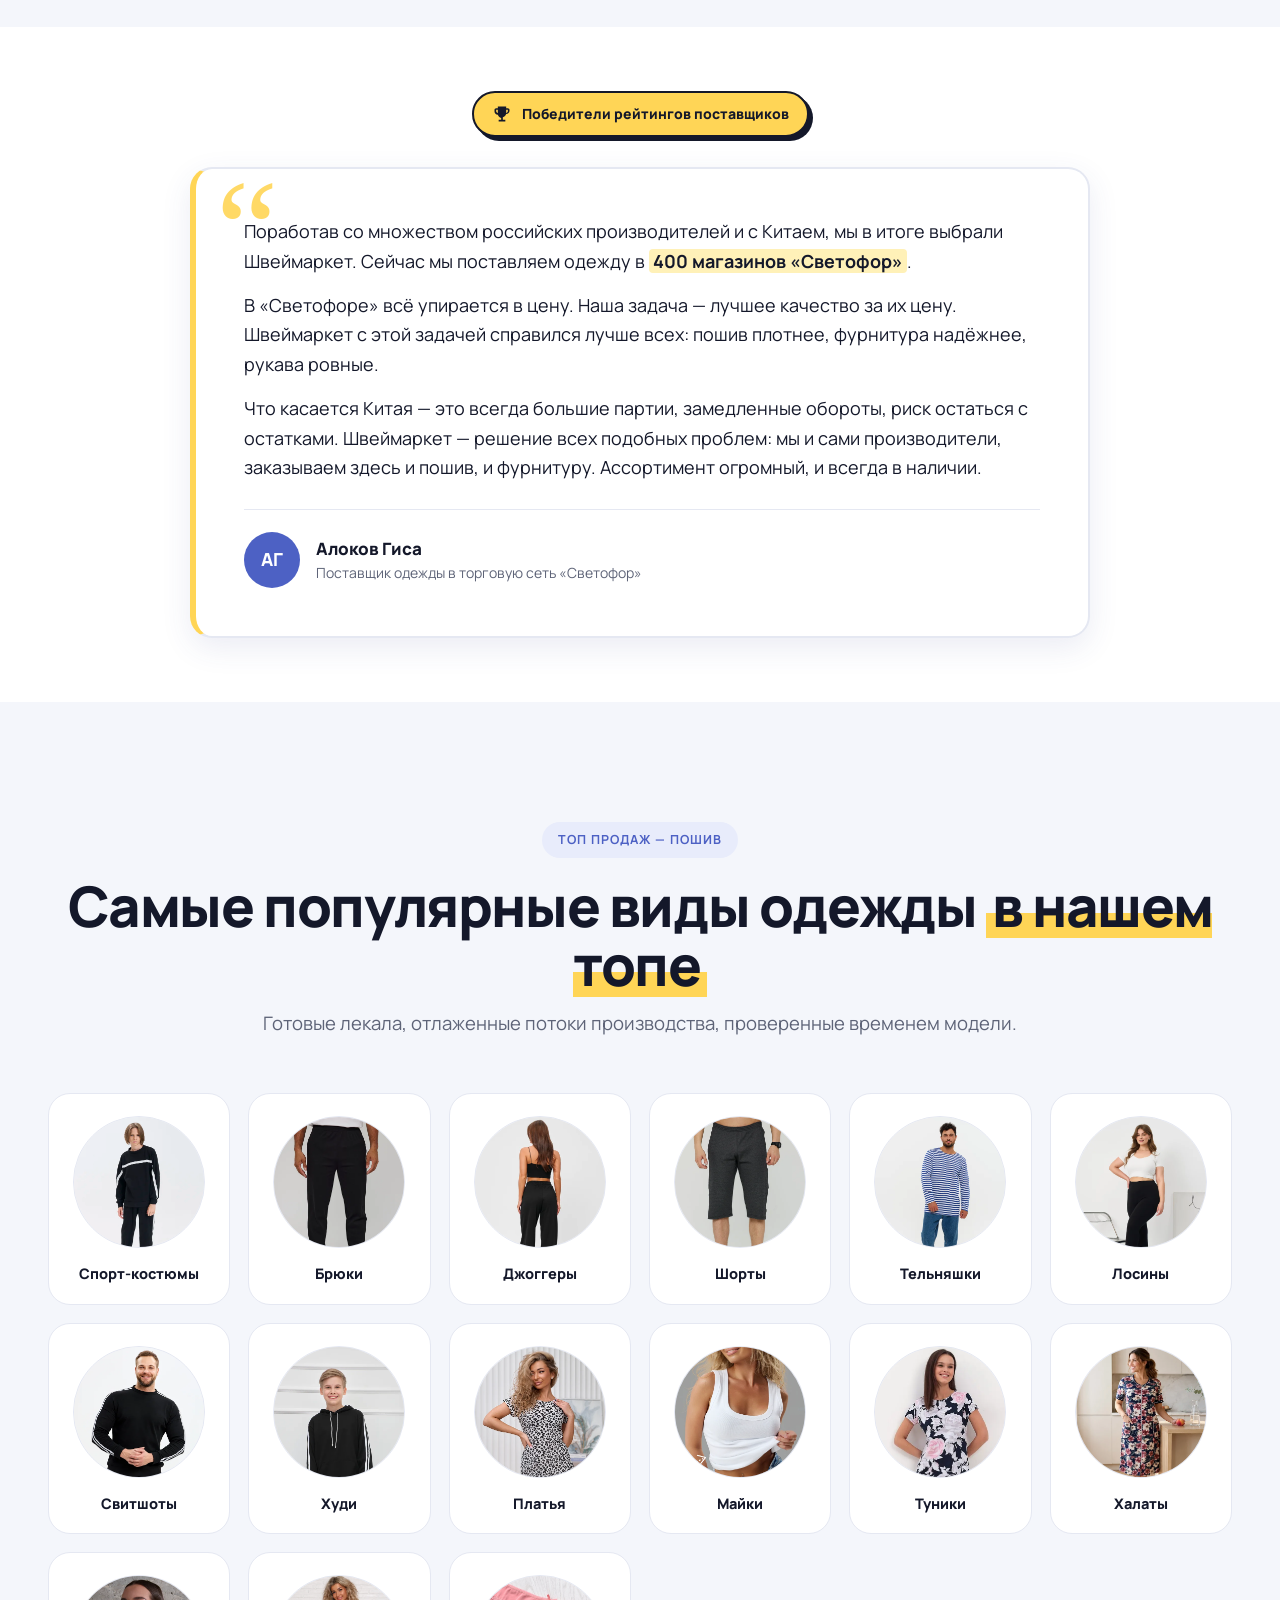
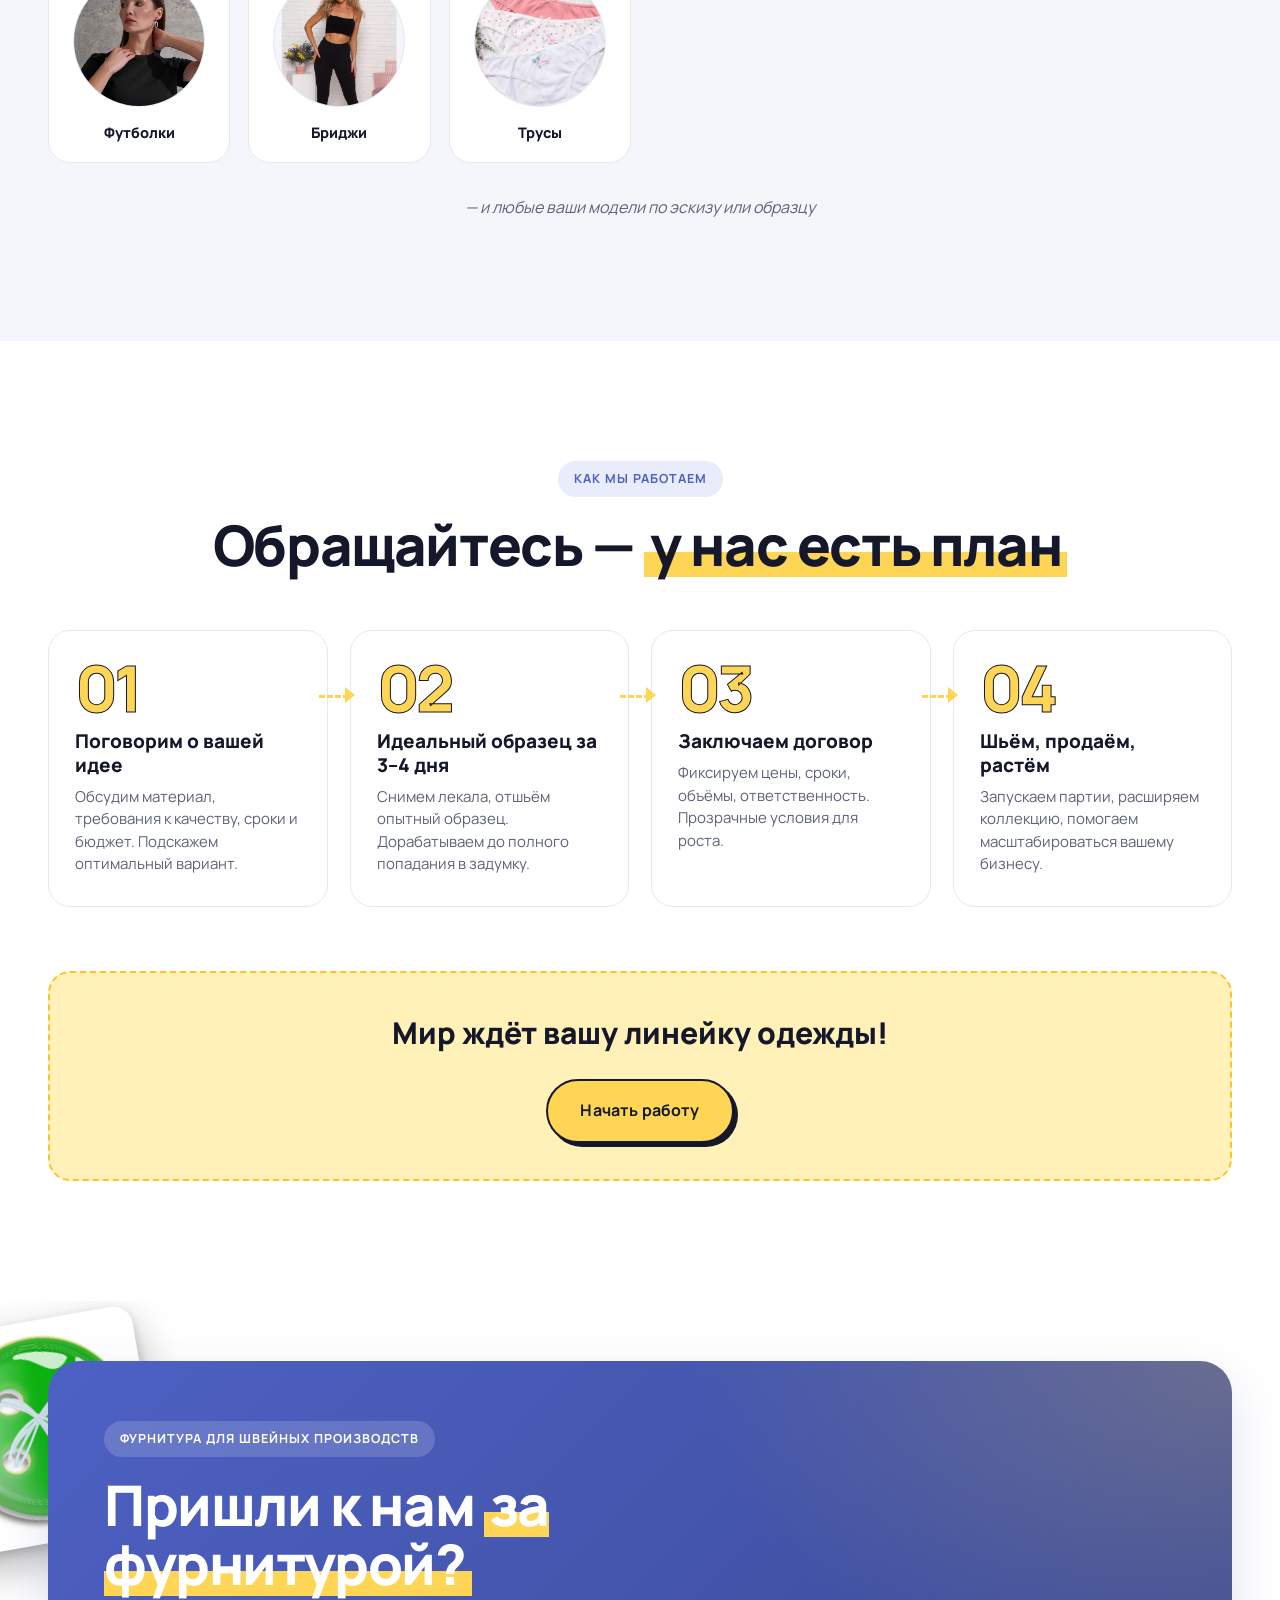
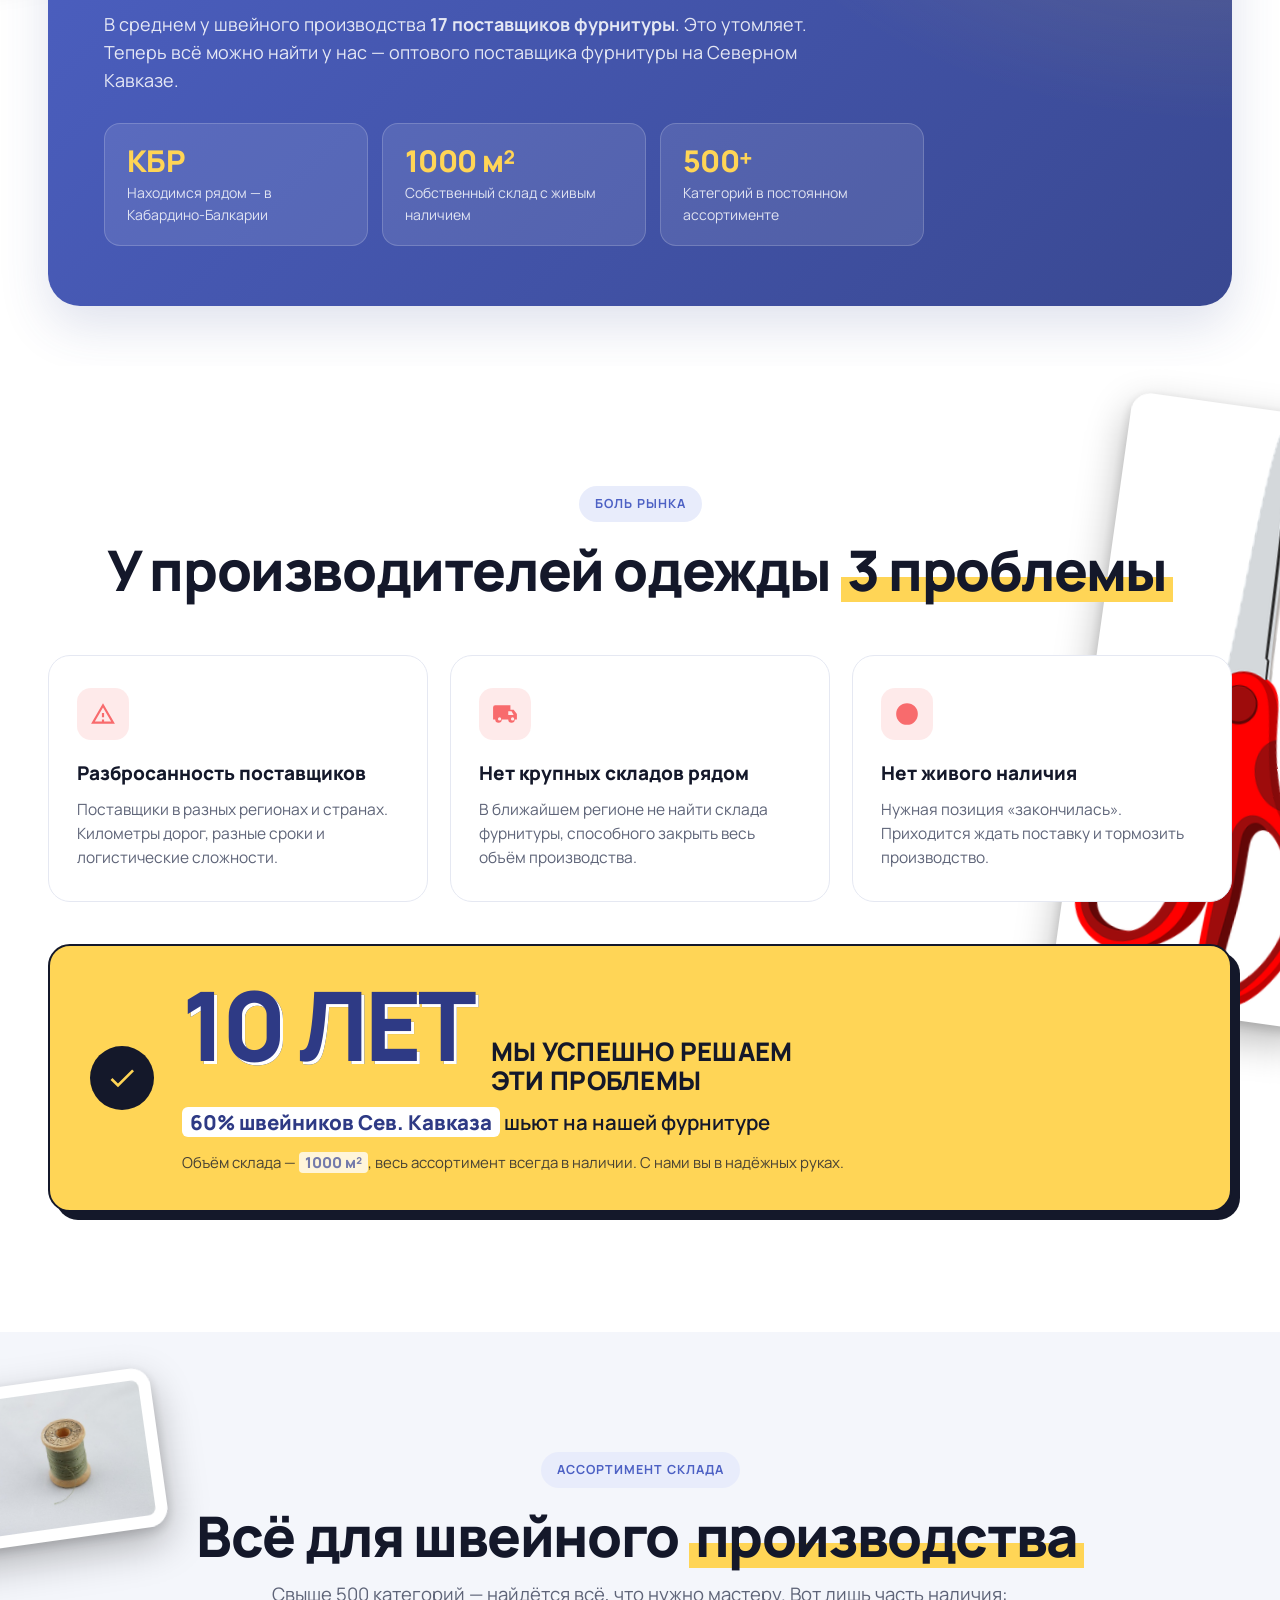
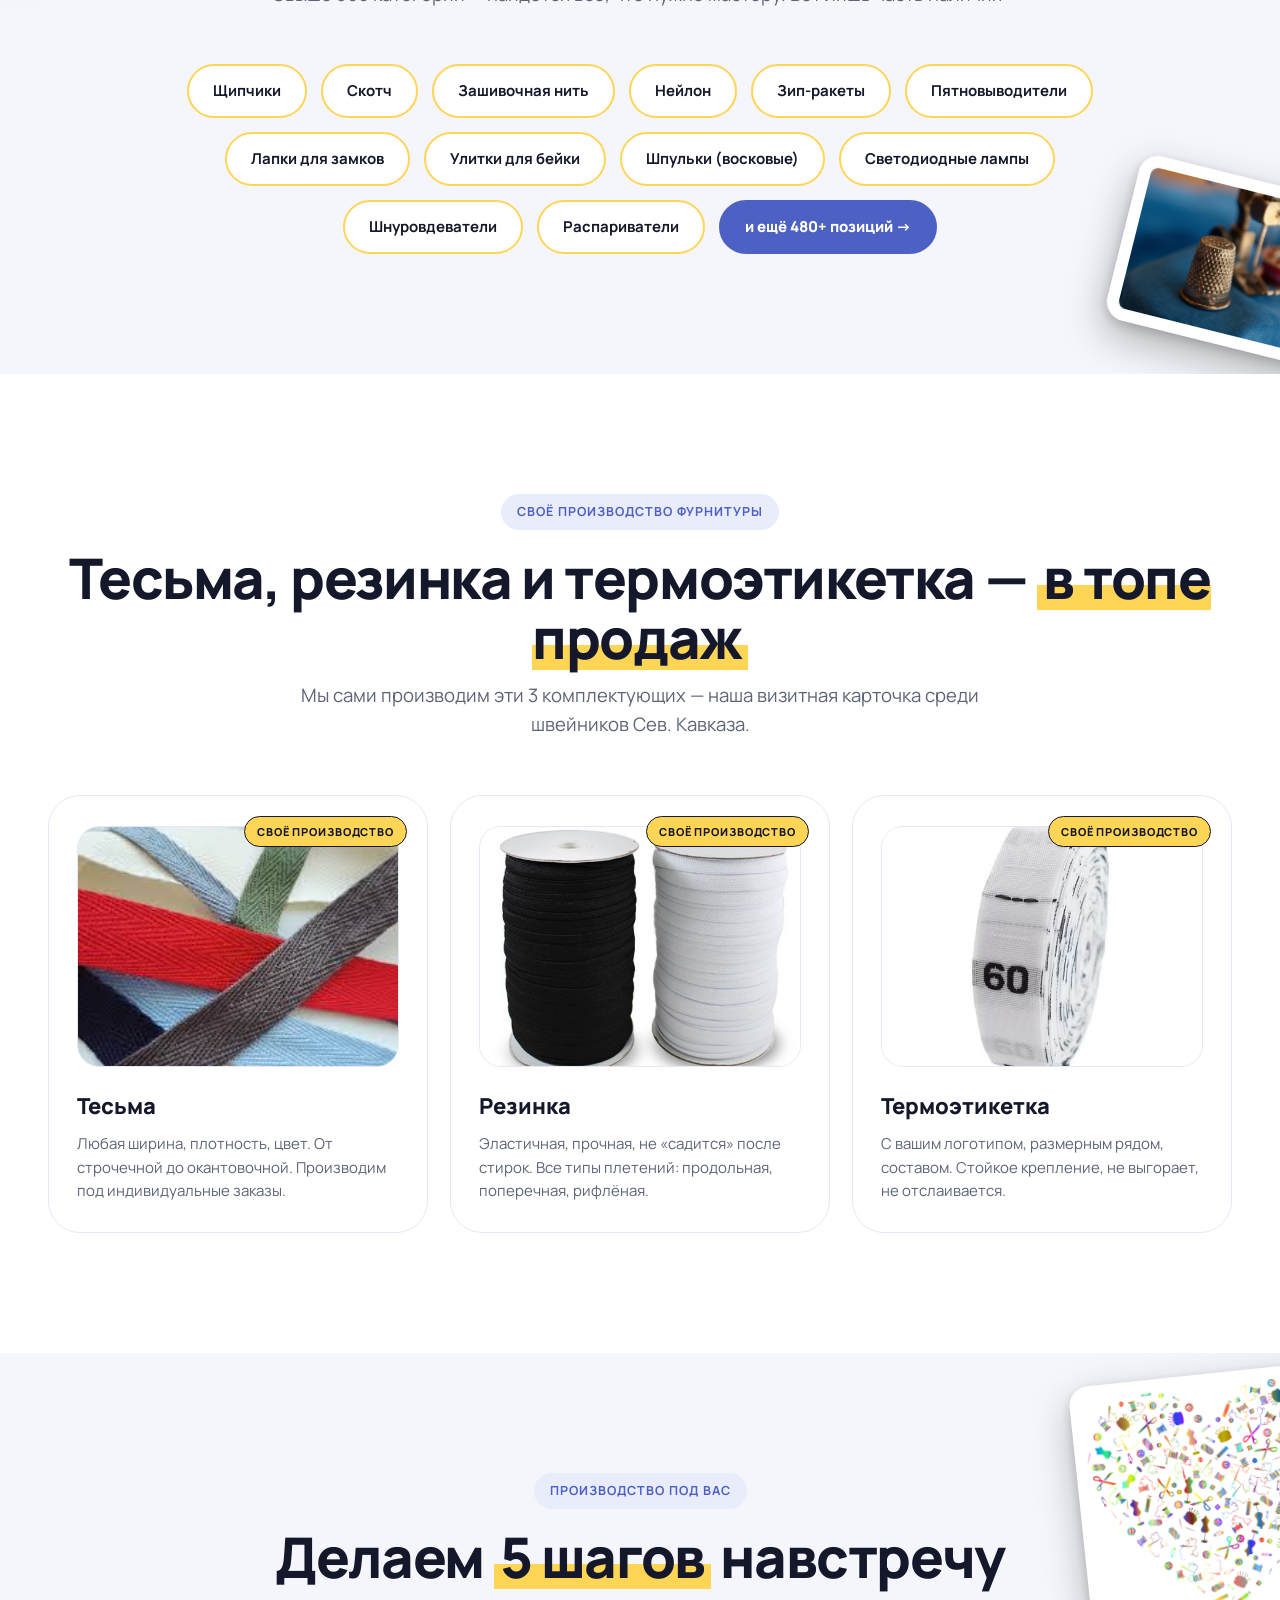
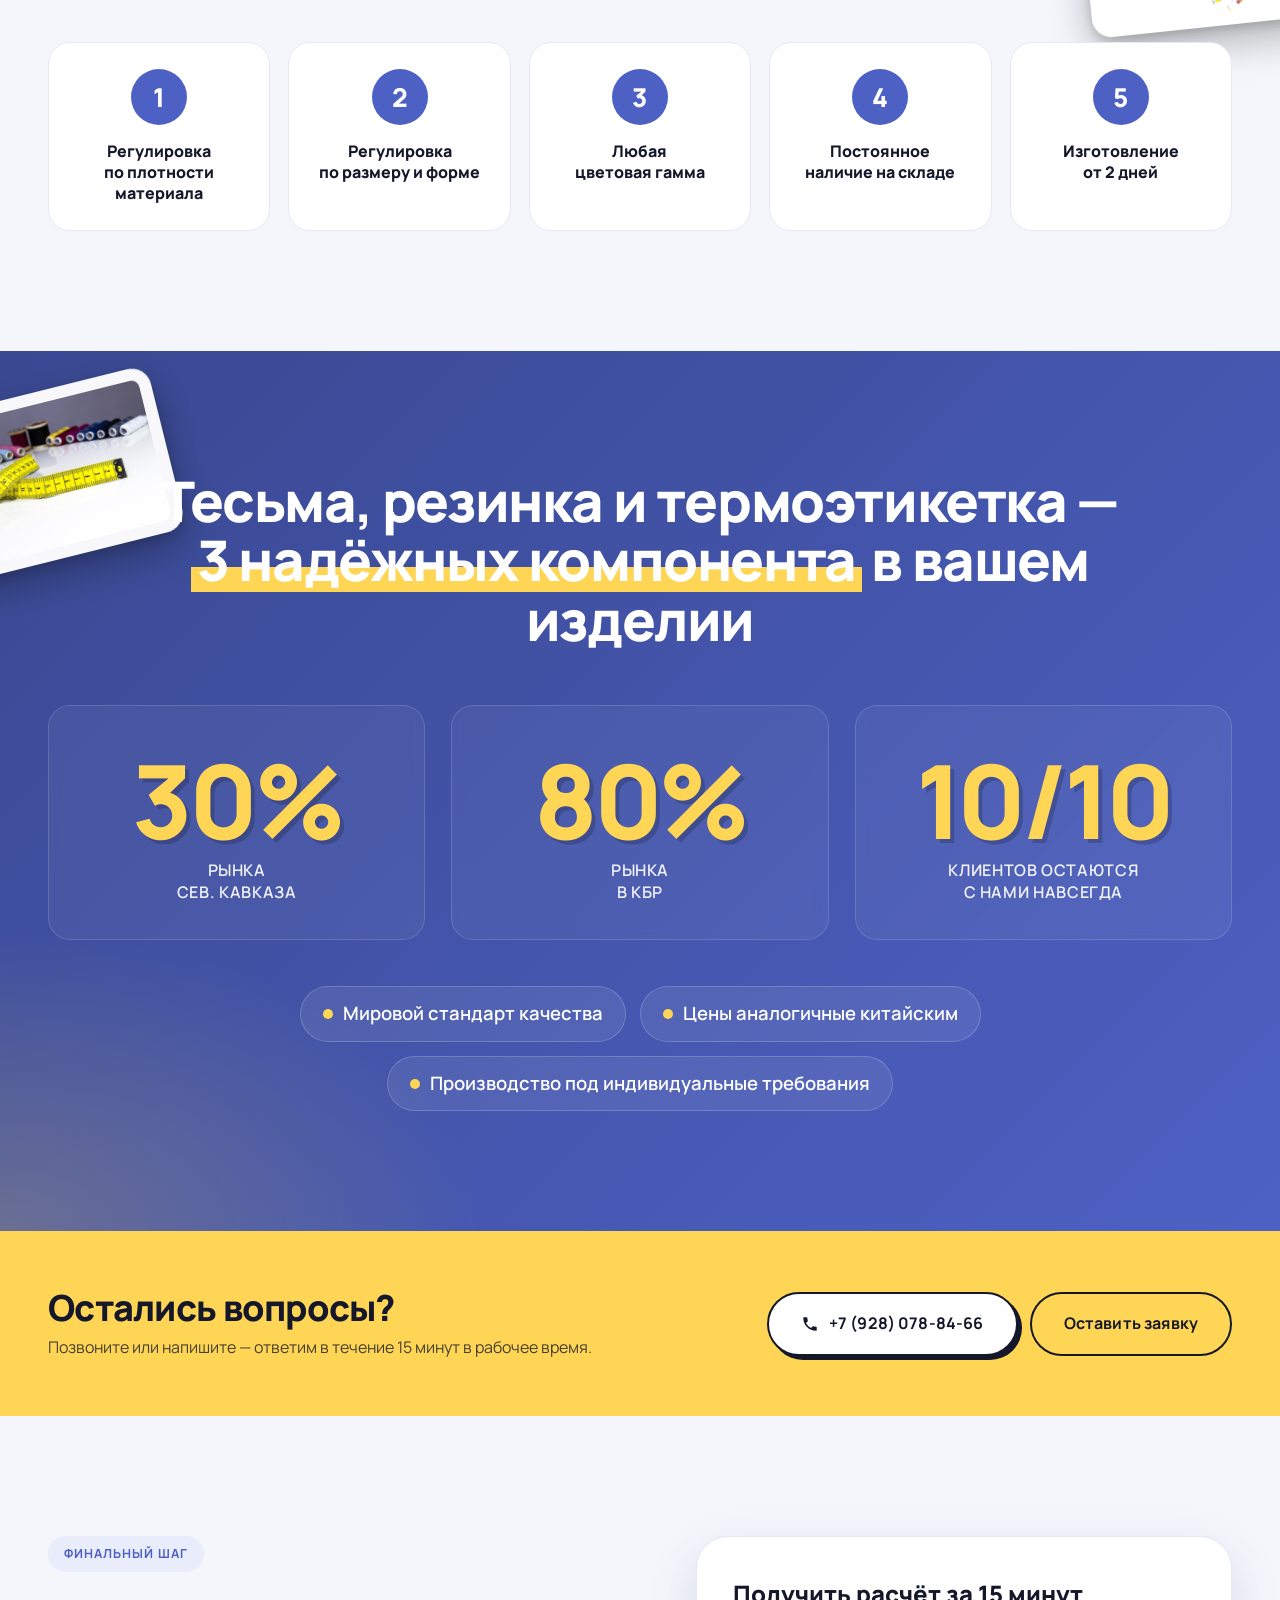
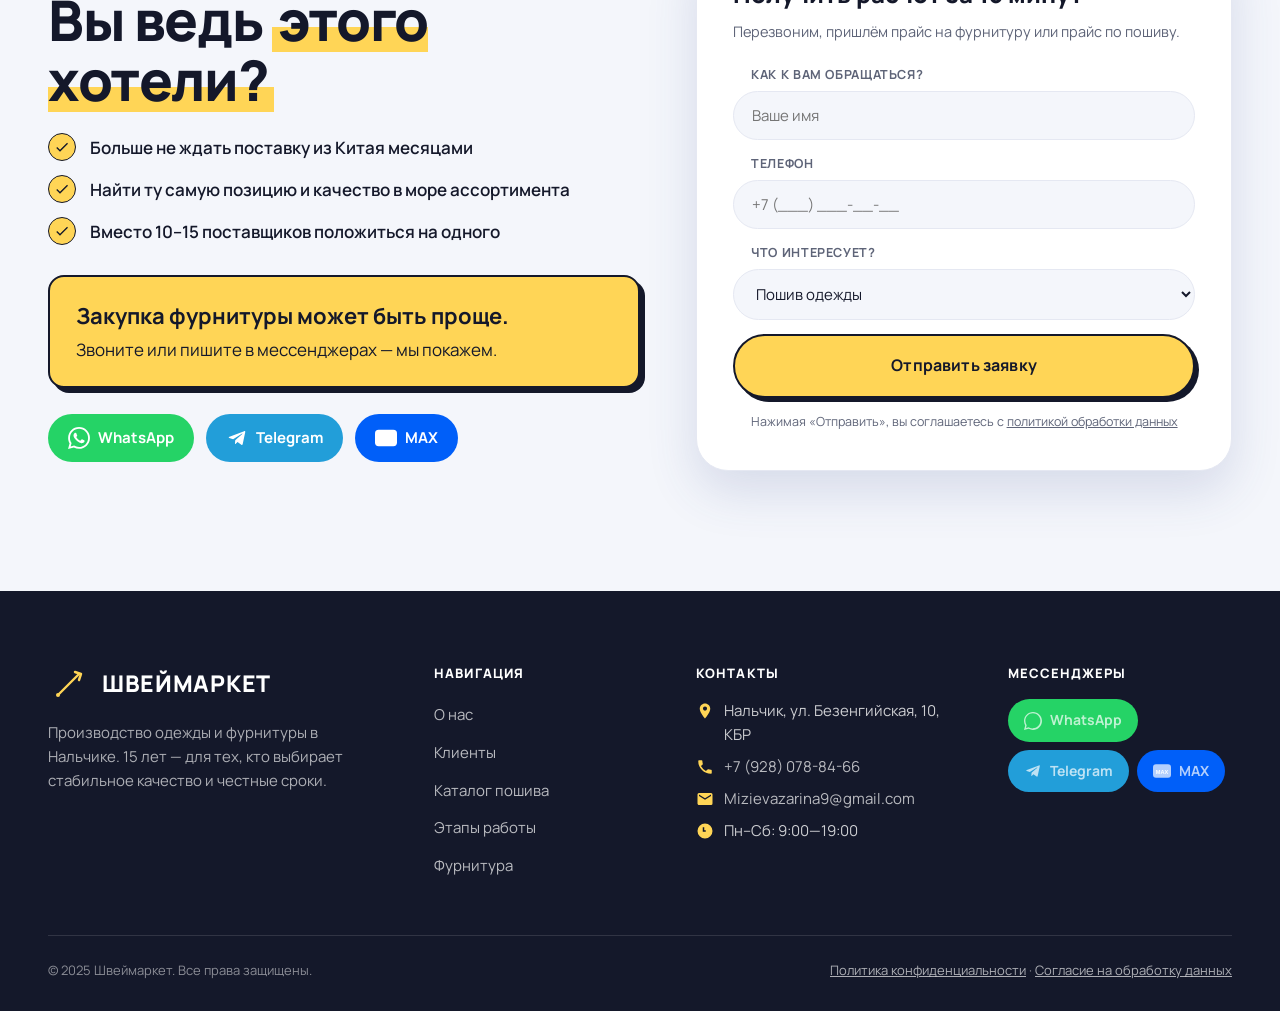
==== commit 86d4cd66: "Switch forms to Google Apps Script endpoint Replace FormSubmit with GAS webhook for unlimited free e" ====
--- a/index.html
+++ b/index.html
@@ -158,12 +158,8 @@
             </div>
 
             <!-- inline capture form: floating card on top of hero photo -->
-            <form class="hero__form" action="https://formsubmit.co/brykun123@gmail.com" method="POST" id="form-hero" aria-label="Получить расчёт за 15 минут">
-              <input type="hidden" name="_subject" value="Заявка с сайта Швеймаркет — Hero">
-              <input type="hidden" name="_template" value="table">
-              <input type="hidden" name="_captcha" value="false">
-              <input type="hidden" name="_next" value="https://andrrreyiv.github.io/sheymarket-landing/?sent=1">
-              <input type="text" name="_honey" style="display:none">
+            <form class="hero__form" action="https://script.google.com/macros/s/AKfycbwC6wYap9iPi3mOk7GvKgTWeCaZ0phRLZy8zFPEY1oV5oLxvtuVDAVMXd6lLLGSuBI/exec" method="POST" id="form-hero" aria-label="Получить расчёт за 15 минут">
+              <input type="hidden" name="Тема" value="Общий запрос">
               <div class="hero__form-head">
                 <strong>Получите расчёт за 15 минут</strong>
                 <span>Перезвоним и пришлём прайс по фурнитуре или образцам</span>
@@ -762,12 +758,7 @@
         </div>
 
         <div class="final-cta__form-wrap">
-          <form class="cta-form" id="form-cta" action="https://formsubmit.co/brykun123@gmail.com" method="POST" aria-label="Финальная форма заявки">
-            <input type="hidden" name="_subject" value="Заявка с сайта Швеймаркет — Финальная форма">
-            <input type="hidden" name="_template" value="table">
-            <input type="hidden" name="_captcha" value="false">
-            <input type="hidden" name="_next" value="https://andrrreyiv.github.io/sheymarket-landing/?sent=1">
-            <input type="text" name="_honey" style="display:none">
+          <form class="cta-form" id="form-cta" action="https://script.google.com/macros/s/AKfycbwC6wYap9iPi3mOk7GvKgTWeCaZ0phRLZy8zFPEY1oV5oLxvtuVDAVMXd6lLLGSuBI/exec" method="POST" aria-label="Финальная форма заявки">
             <h3>Получить расчёт за 15 минут</h3>
             <p class="cta-form__note">Перезвоним, пришлём прайс на фурнитуру или прайс по пошиву.</p>
 
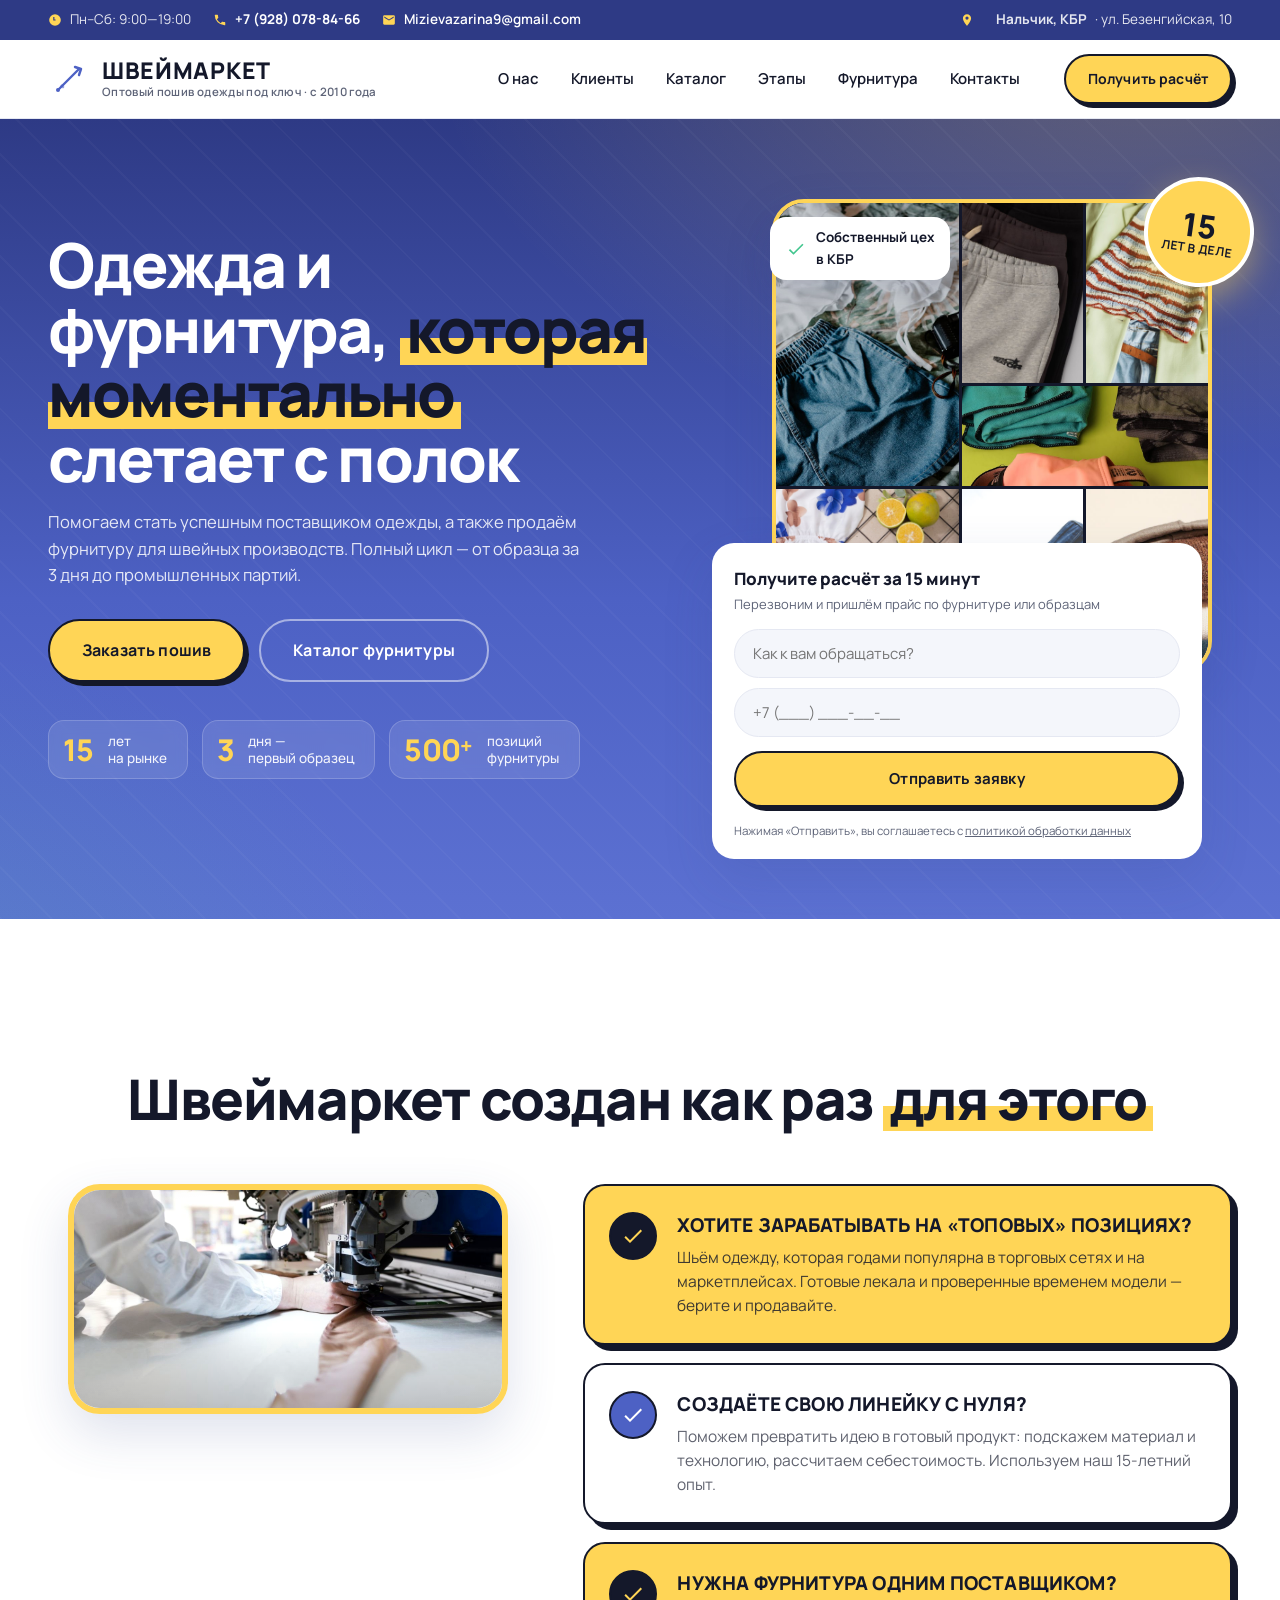
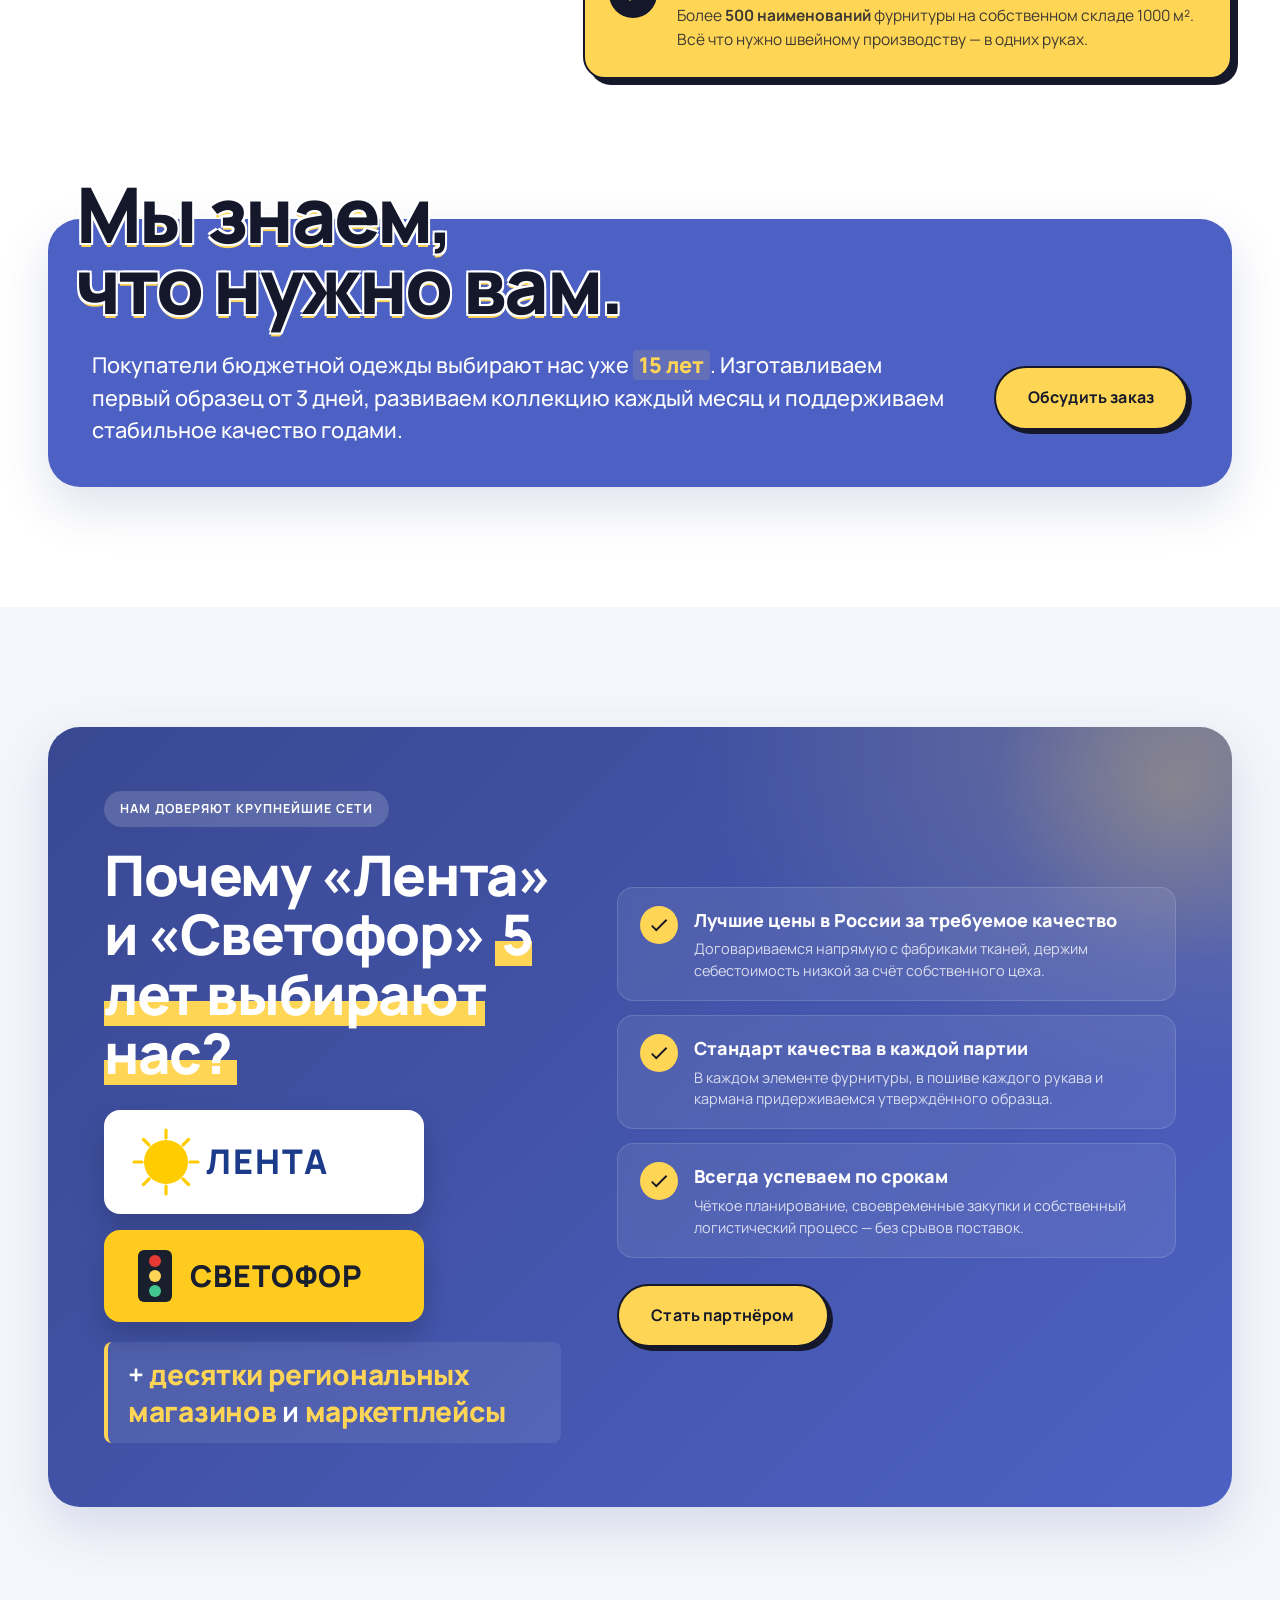
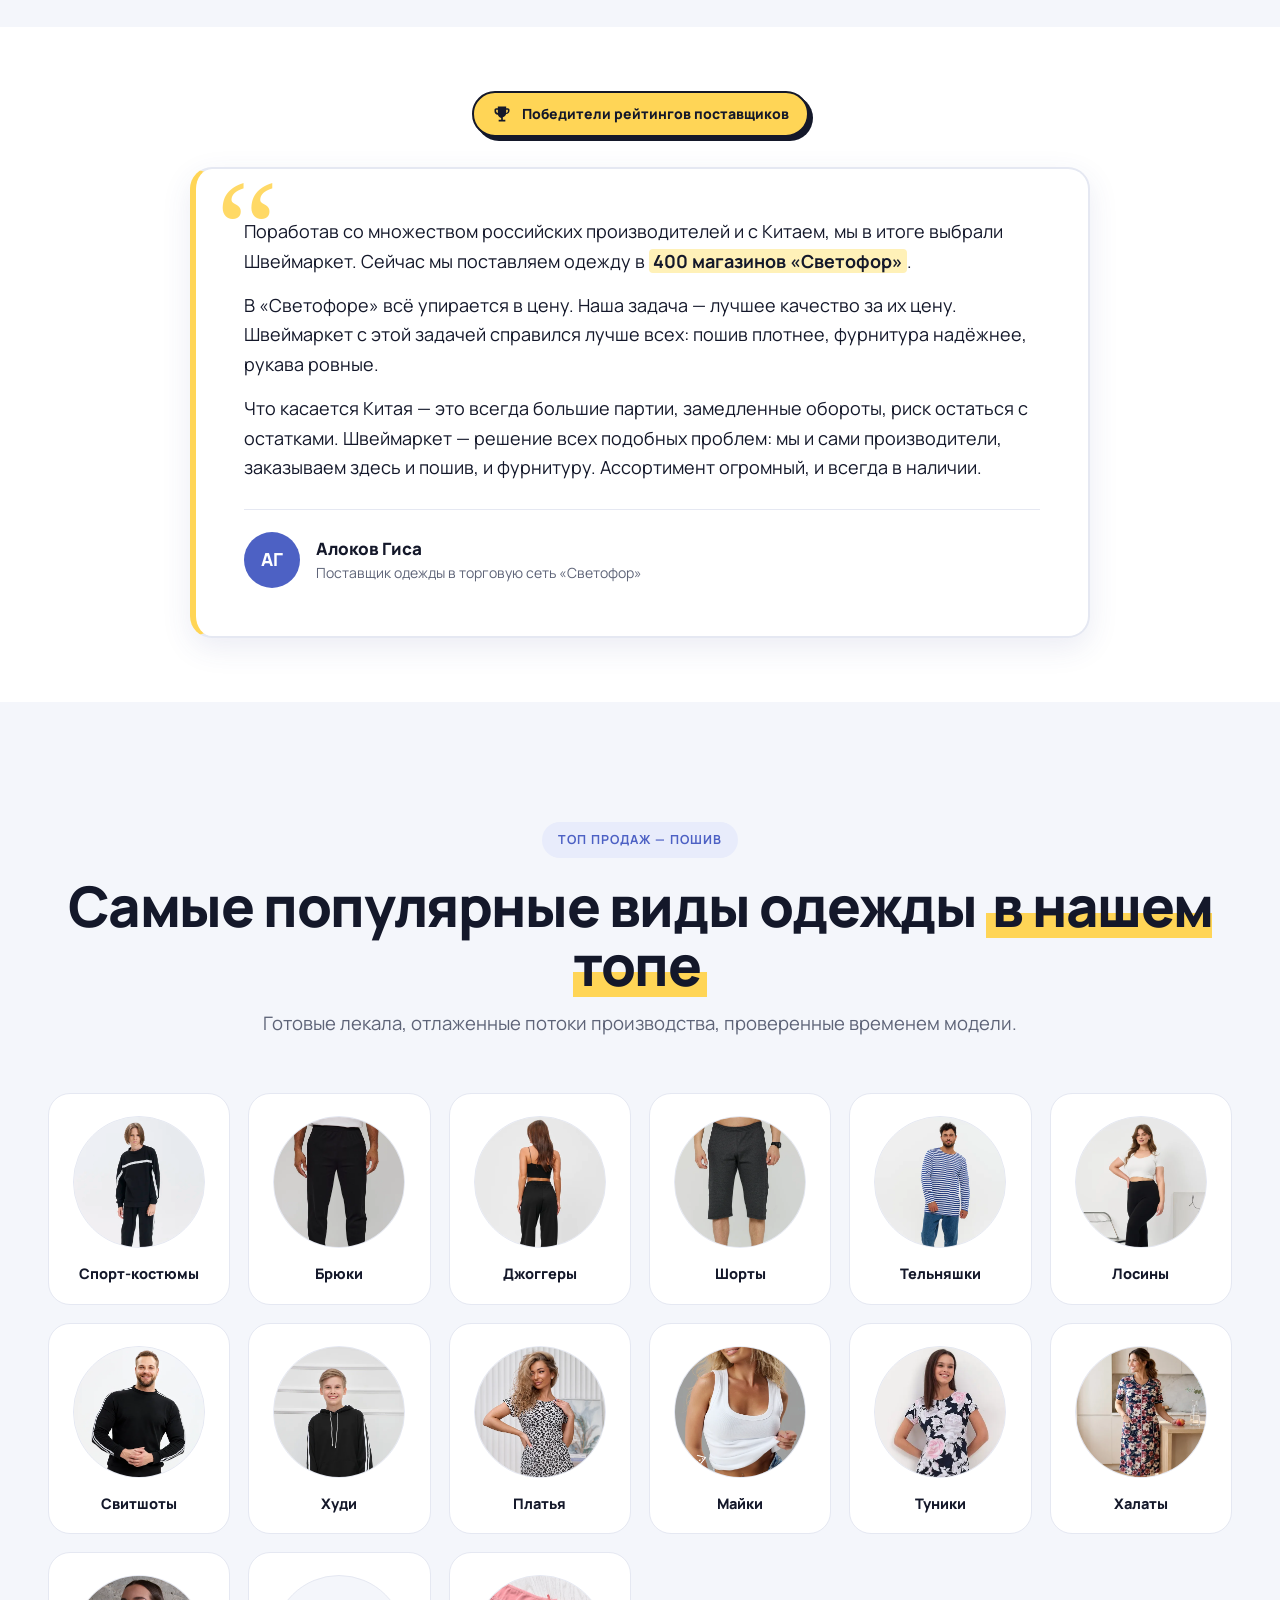
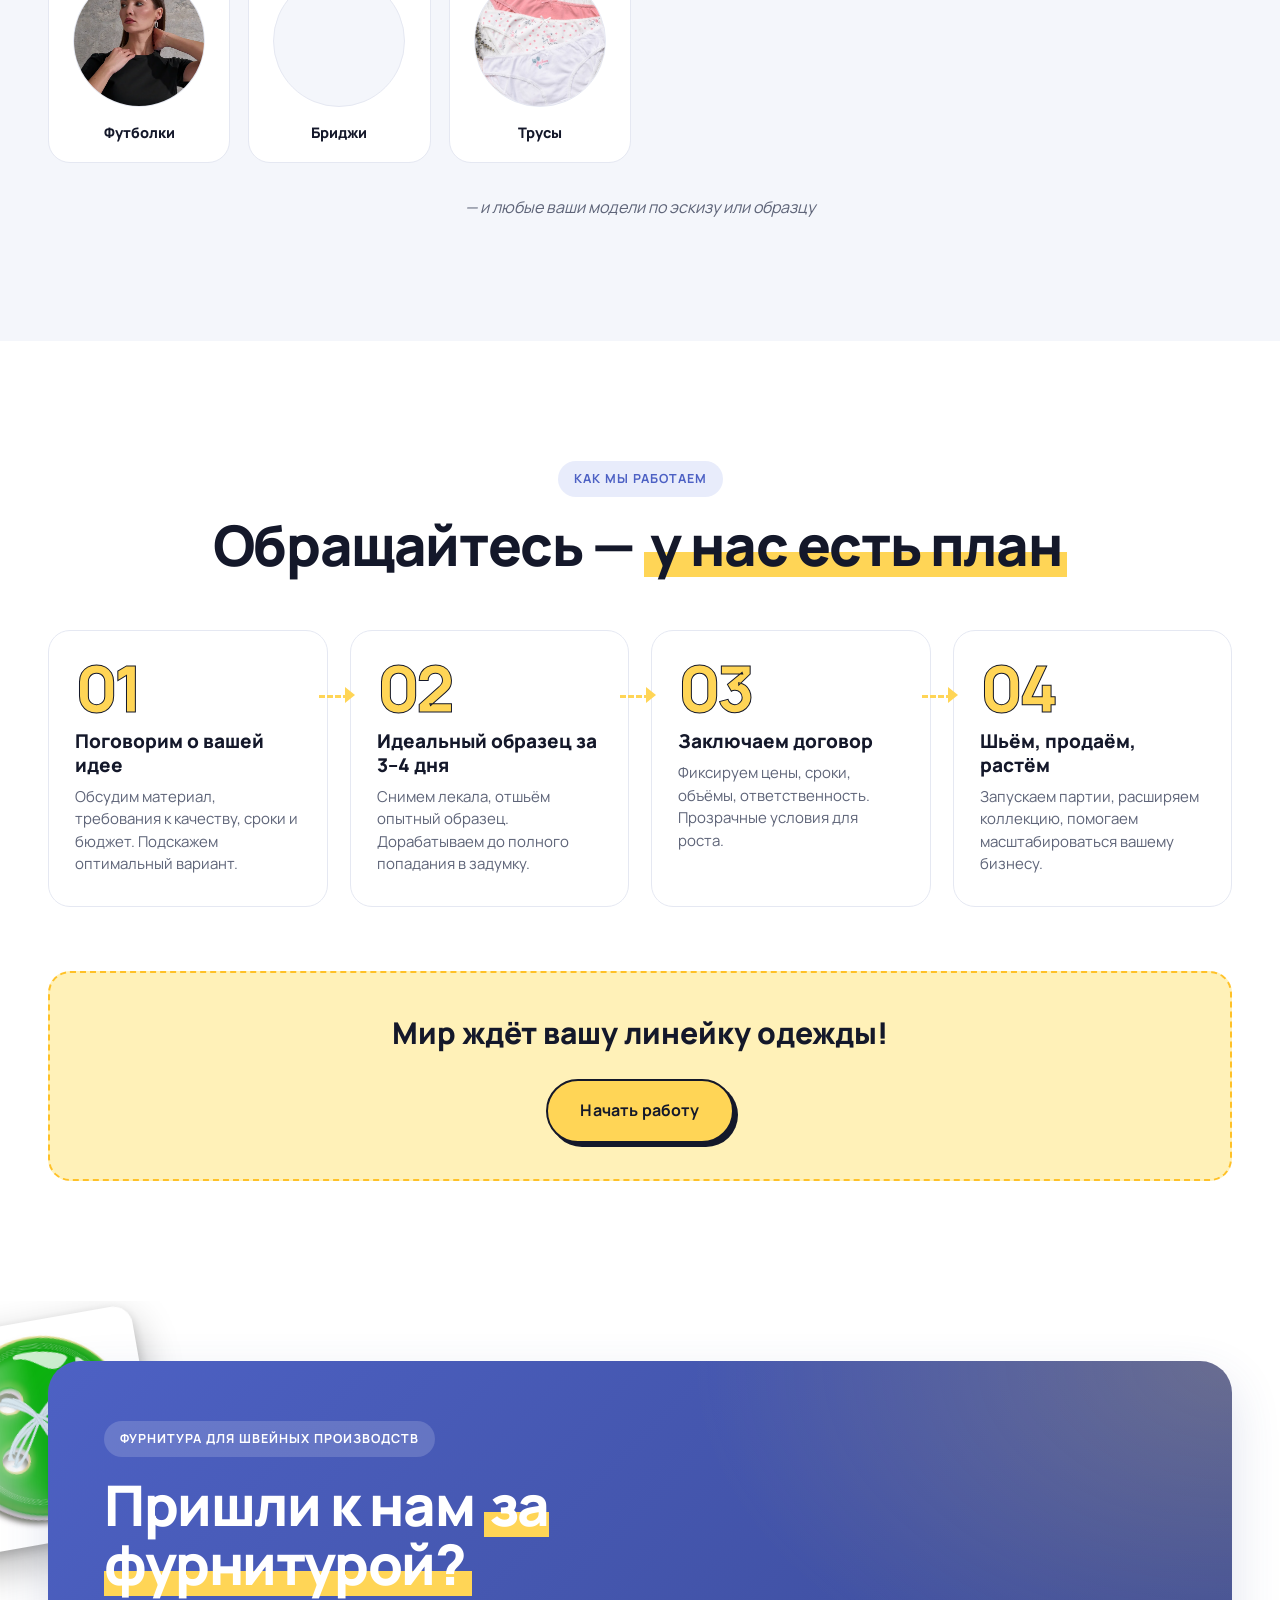
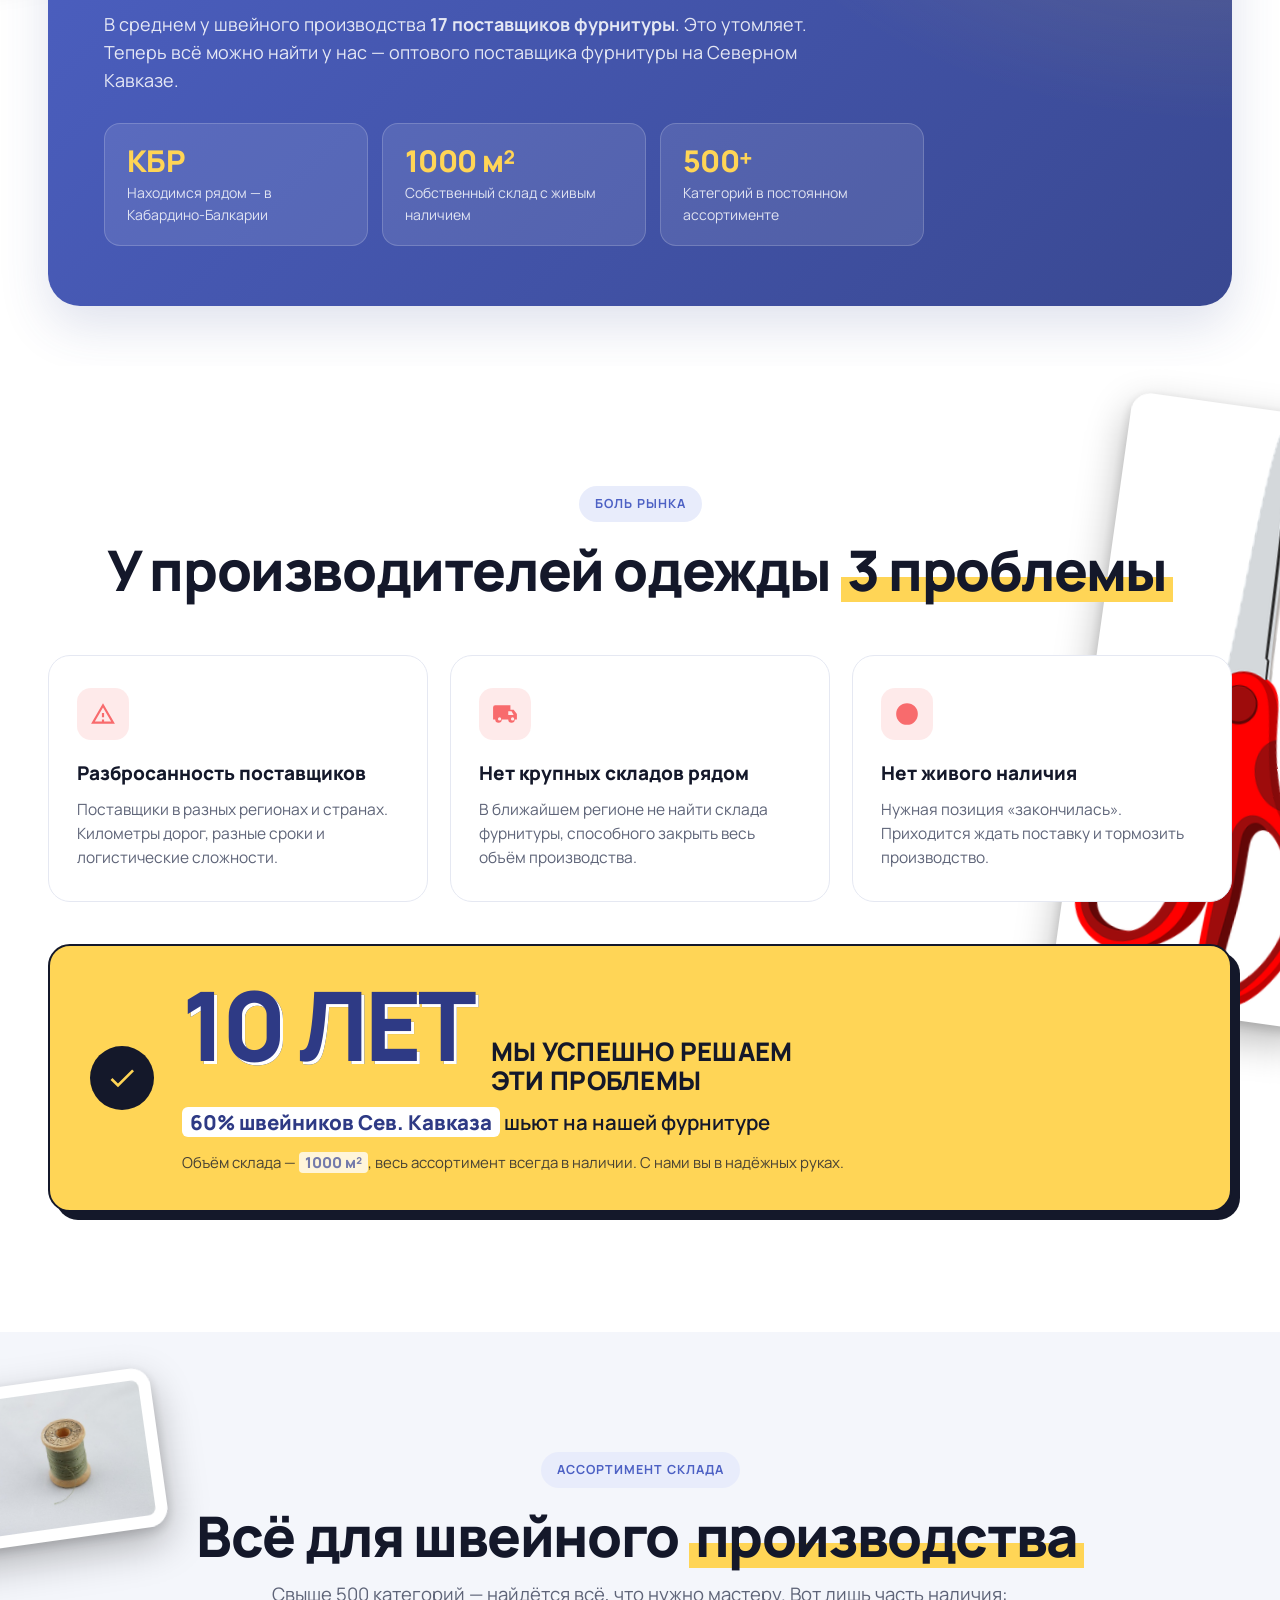
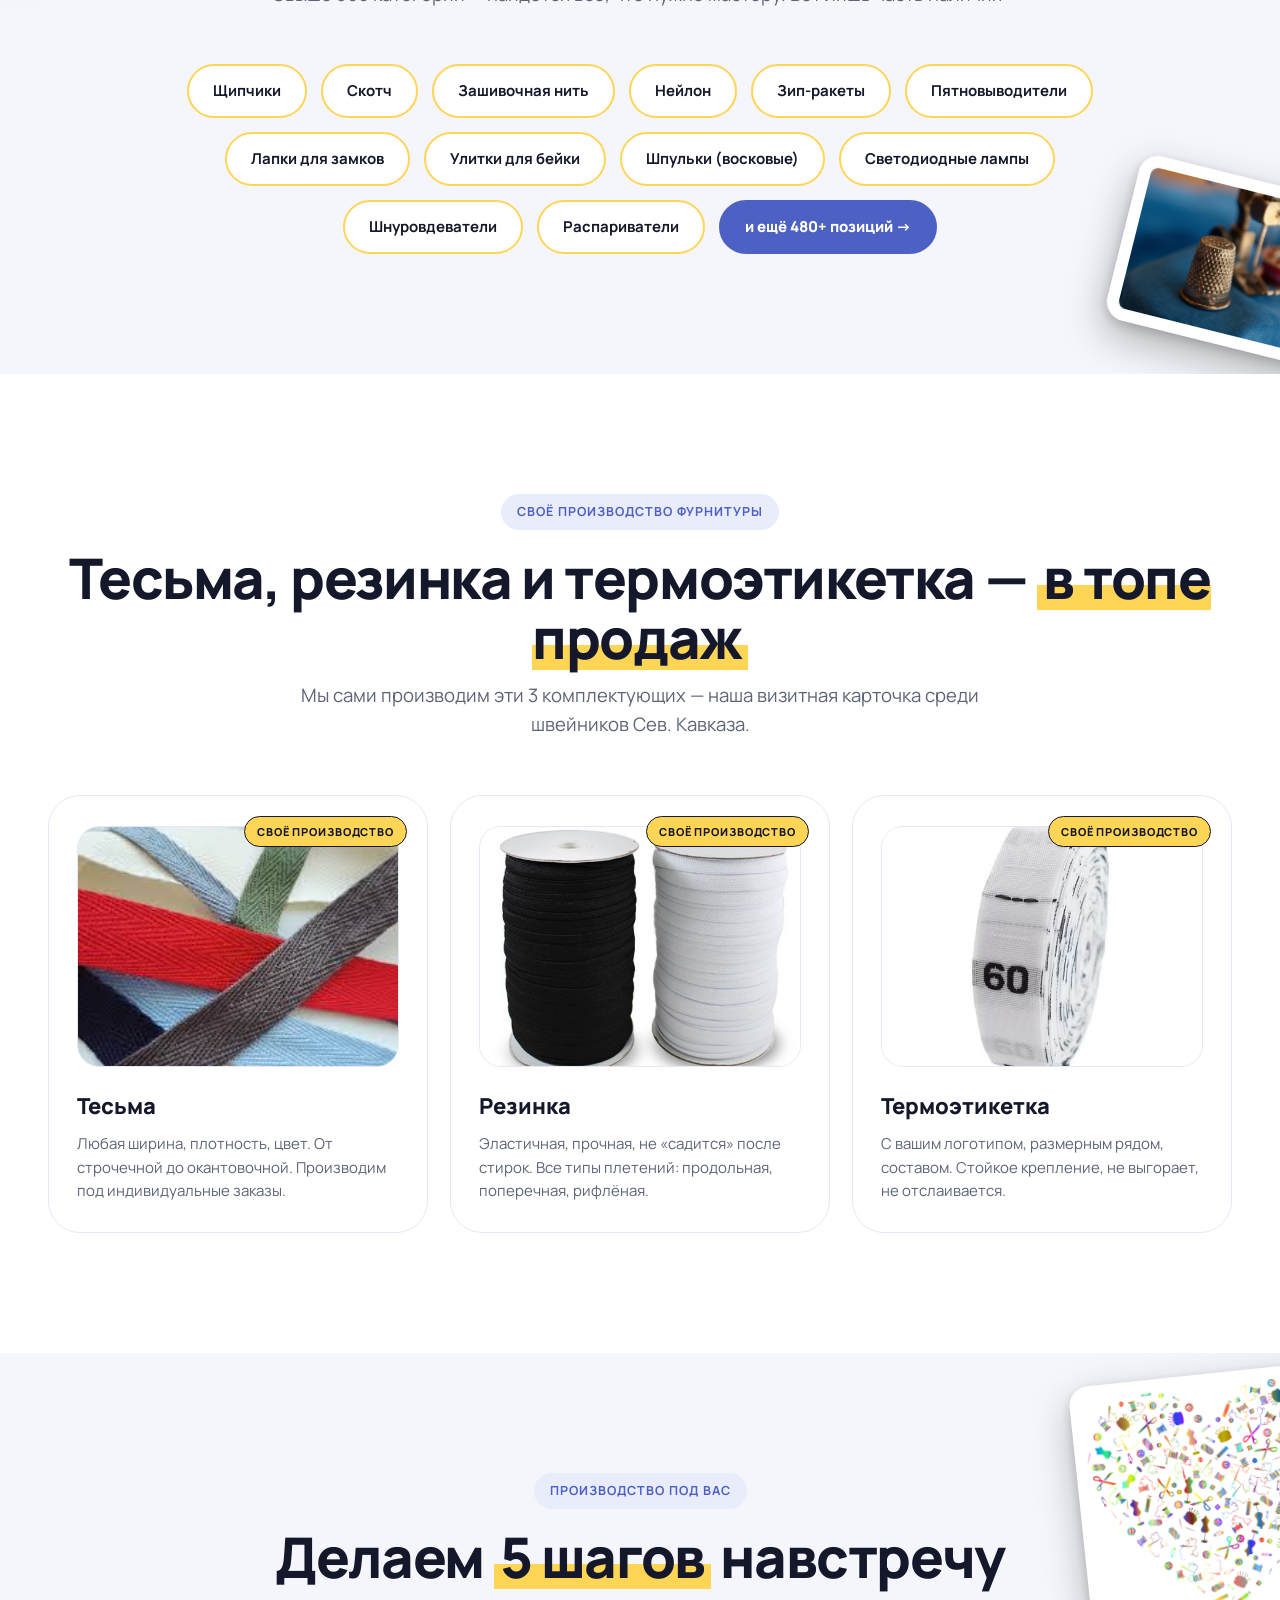
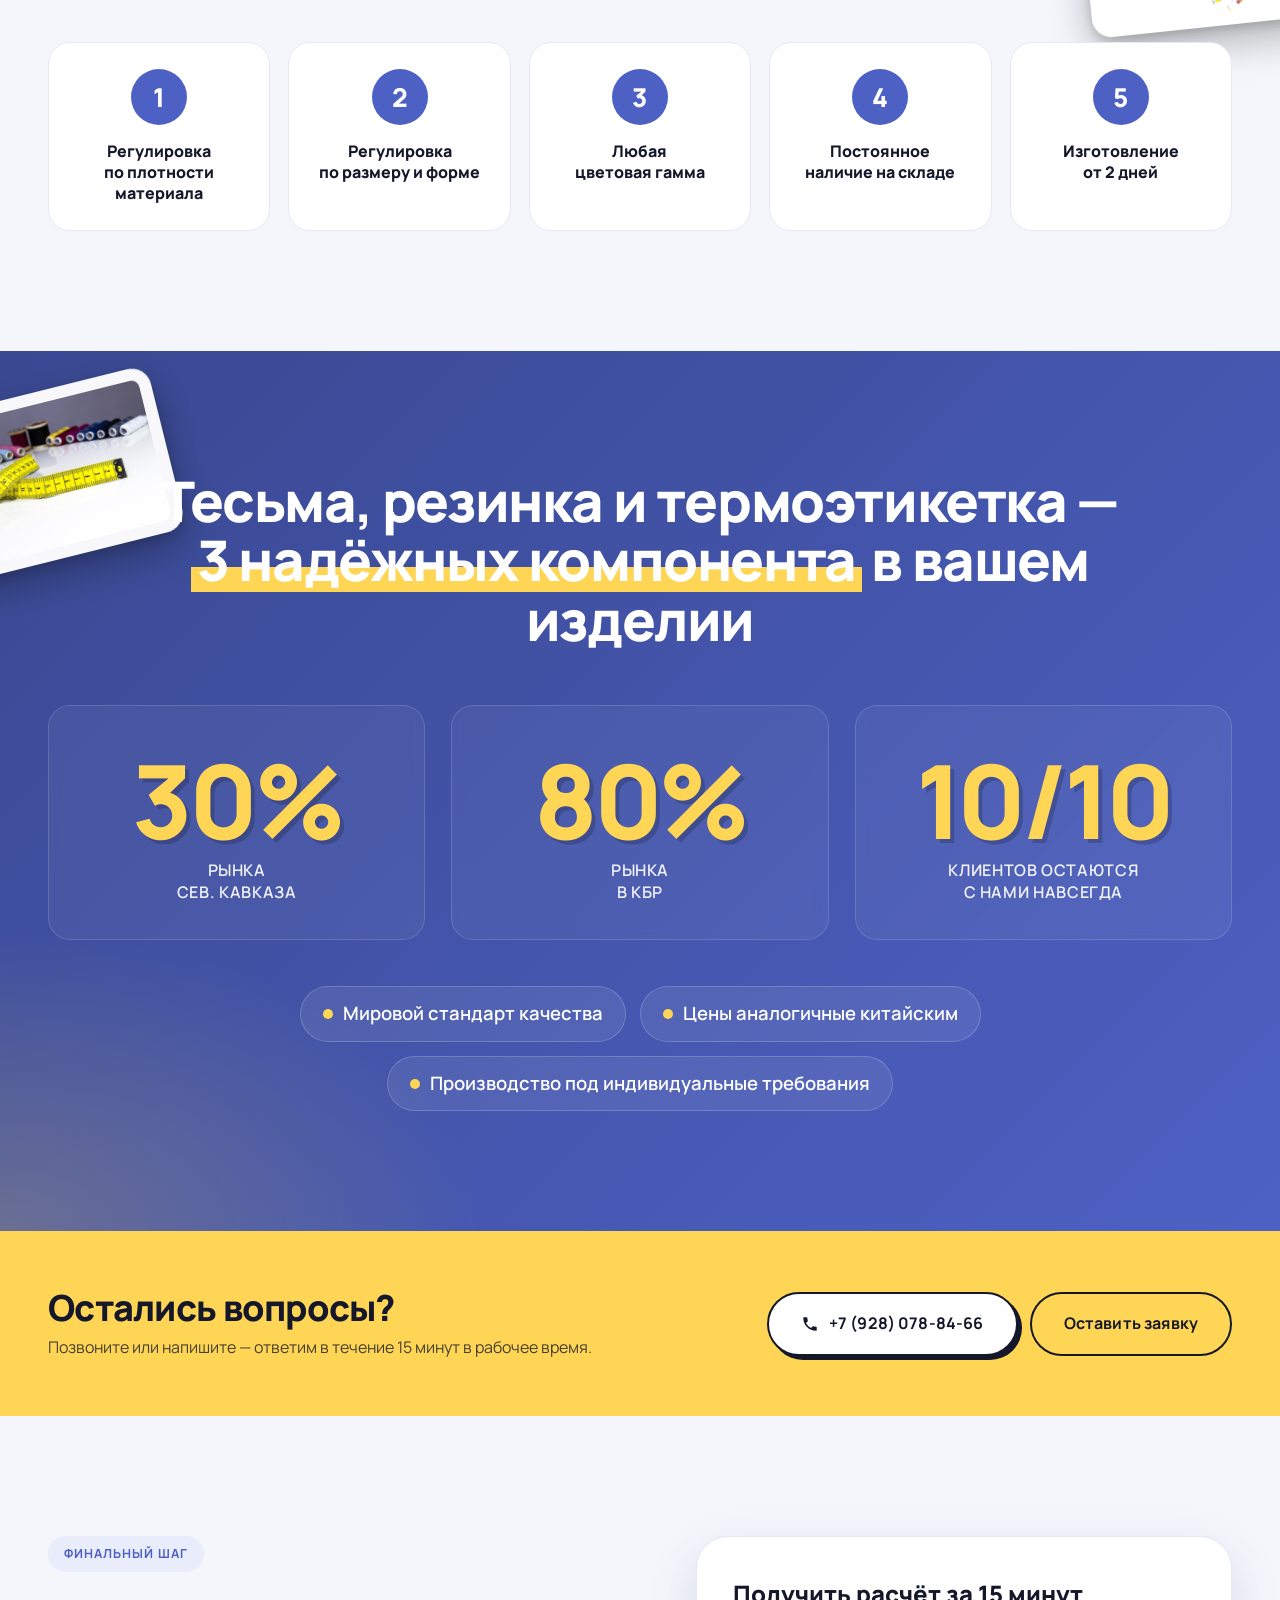
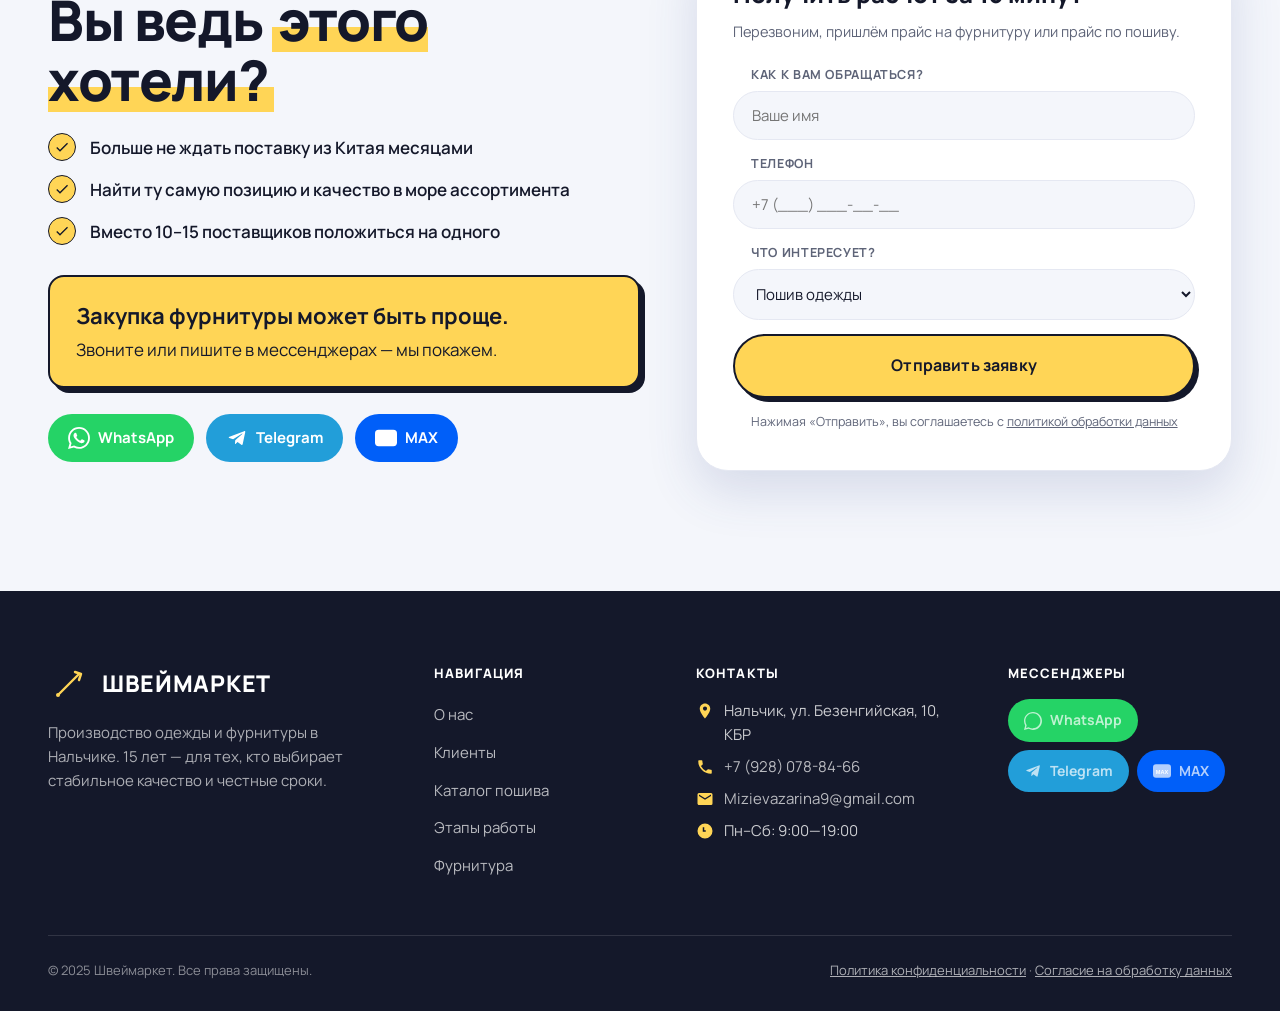
==== commit 5e410353: "Fix redirect: hidden sandboxed iframe blocks GAS window.top navigation Replace fetch(no-cors) with n" ====
--- a/index.html
+++ b/index.html
@@ -158,7 +158,7 @@
             </div>
 
             <!-- inline capture form: floating card on top of hero photo -->
-            <form class="hero__form" action="https://script.google.com/macros/s/AKfycbwC6wYap9iPi3mOk7GvKgTWeCaZ0phRLZy8zFPEY1oV5oLxvtuVDAVMXd6lLLGSuBI/exec" method="POST" id="form-hero" aria-label="Получить расчёт за 15 минут">
+            <form class="hero__form" action="https://script.google.com/macros/s/AKfycbwC6wYap9iPi3mOk7GvKgTWeCaZ0phRLZy8zFPEY1oV5oLxvtuVDAVMXd6lLLGSuBI/exec" method="POST" target="gas_target" id="form-hero" aria-label="Получить расчёт за 15 минут">
               <input type="hidden" name="Тема" value="Общий запрос">
               <div class="hero__form-head">
                 <strong>Получите расчёт за 15 минут</strong>
@@ -758,7 +758,7 @@
         </div>
 
         <div class="final-cta__form-wrap">
-          <form class="cta-form" id="form-cta" action="https://script.google.com/macros/s/AKfycbwC6wYap9iPi3mOk7GvKgTWeCaZ0phRLZy8zFPEY1oV5oLxvtuVDAVMXd6lLLGSuBI/exec" method="POST" aria-label="Финальная форма заявки">
+          <form class="cta-form" id="form-cta" action="https://script.google.com/macros/s/AKfycbwC6wYap9iPi3mOk7GvKgTWeCaZ0phRLZy8zFPEY1oV5oLxvtuVDAVMXd6lLLGSuBI/exec" method="POST" target="gas_target" aria-label="Финальная форма заявки">
             <h3>Получить расчёт за 15 минут</h3>
             <p class="cta-form__note">Перезвоним, пришлём прайс на фурнитуру или прайс по пошиву.</p>
 
--- a/css/styles.css
+++ b/css/styles.css
@@ -1943,3 +1943,26 @@
   filter: none;
   object-fit: contain;
 }
+
+/* ---------- Form success state ---------- */
+.form-success {
+  display: flex;
+  flex-direction: column;
+  align-items: center;
+  justify-content: center;
+  gap: 12px;
+  padding: 40px 24px;
+  text-align: center;
+  color: var(--c-text);
+}
+.form-success svg { color: #43C68F; }
+.form-success__title {
+  font-size: 1.25rem;
+  font-weight: 800;
+  line-height: 1.2;
+}
+.form-success__sub {
+  font-size: .95rem;
+  opacity: .75;
+  line-height: 1.5;
+}
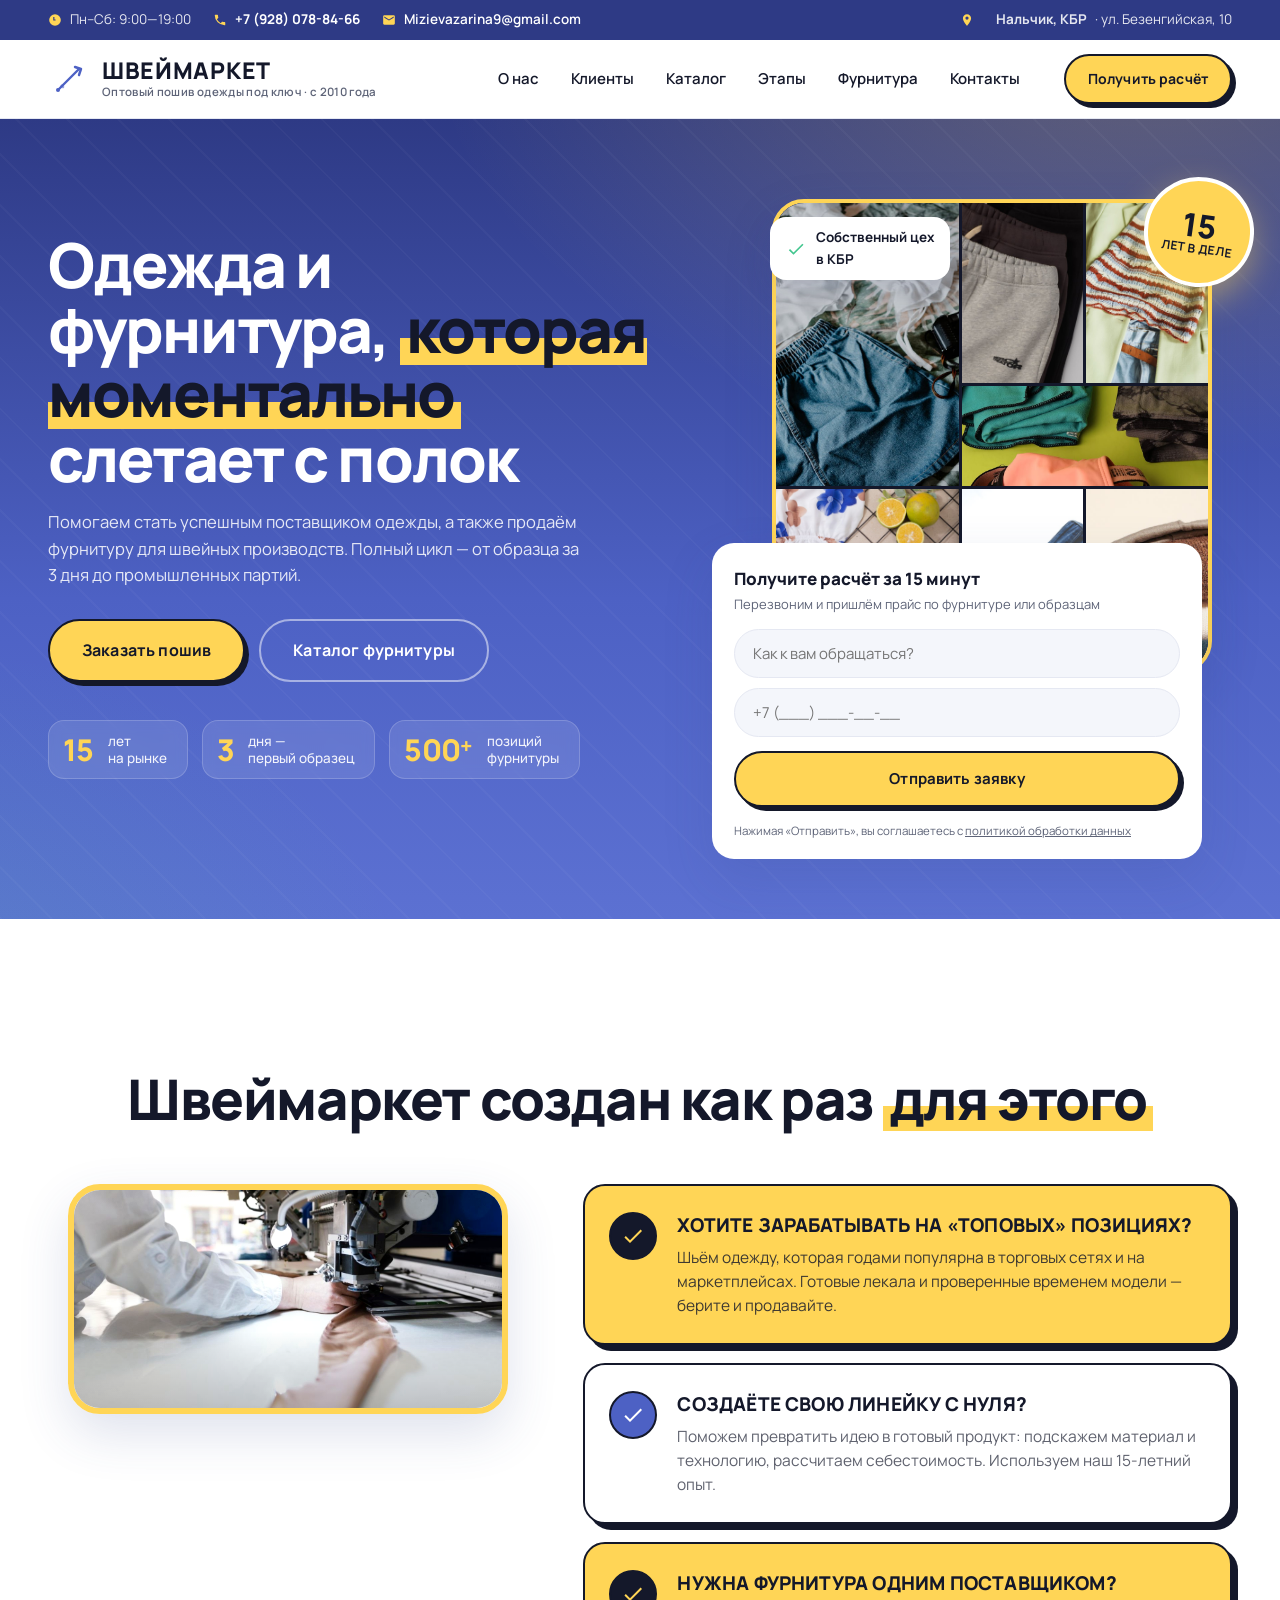
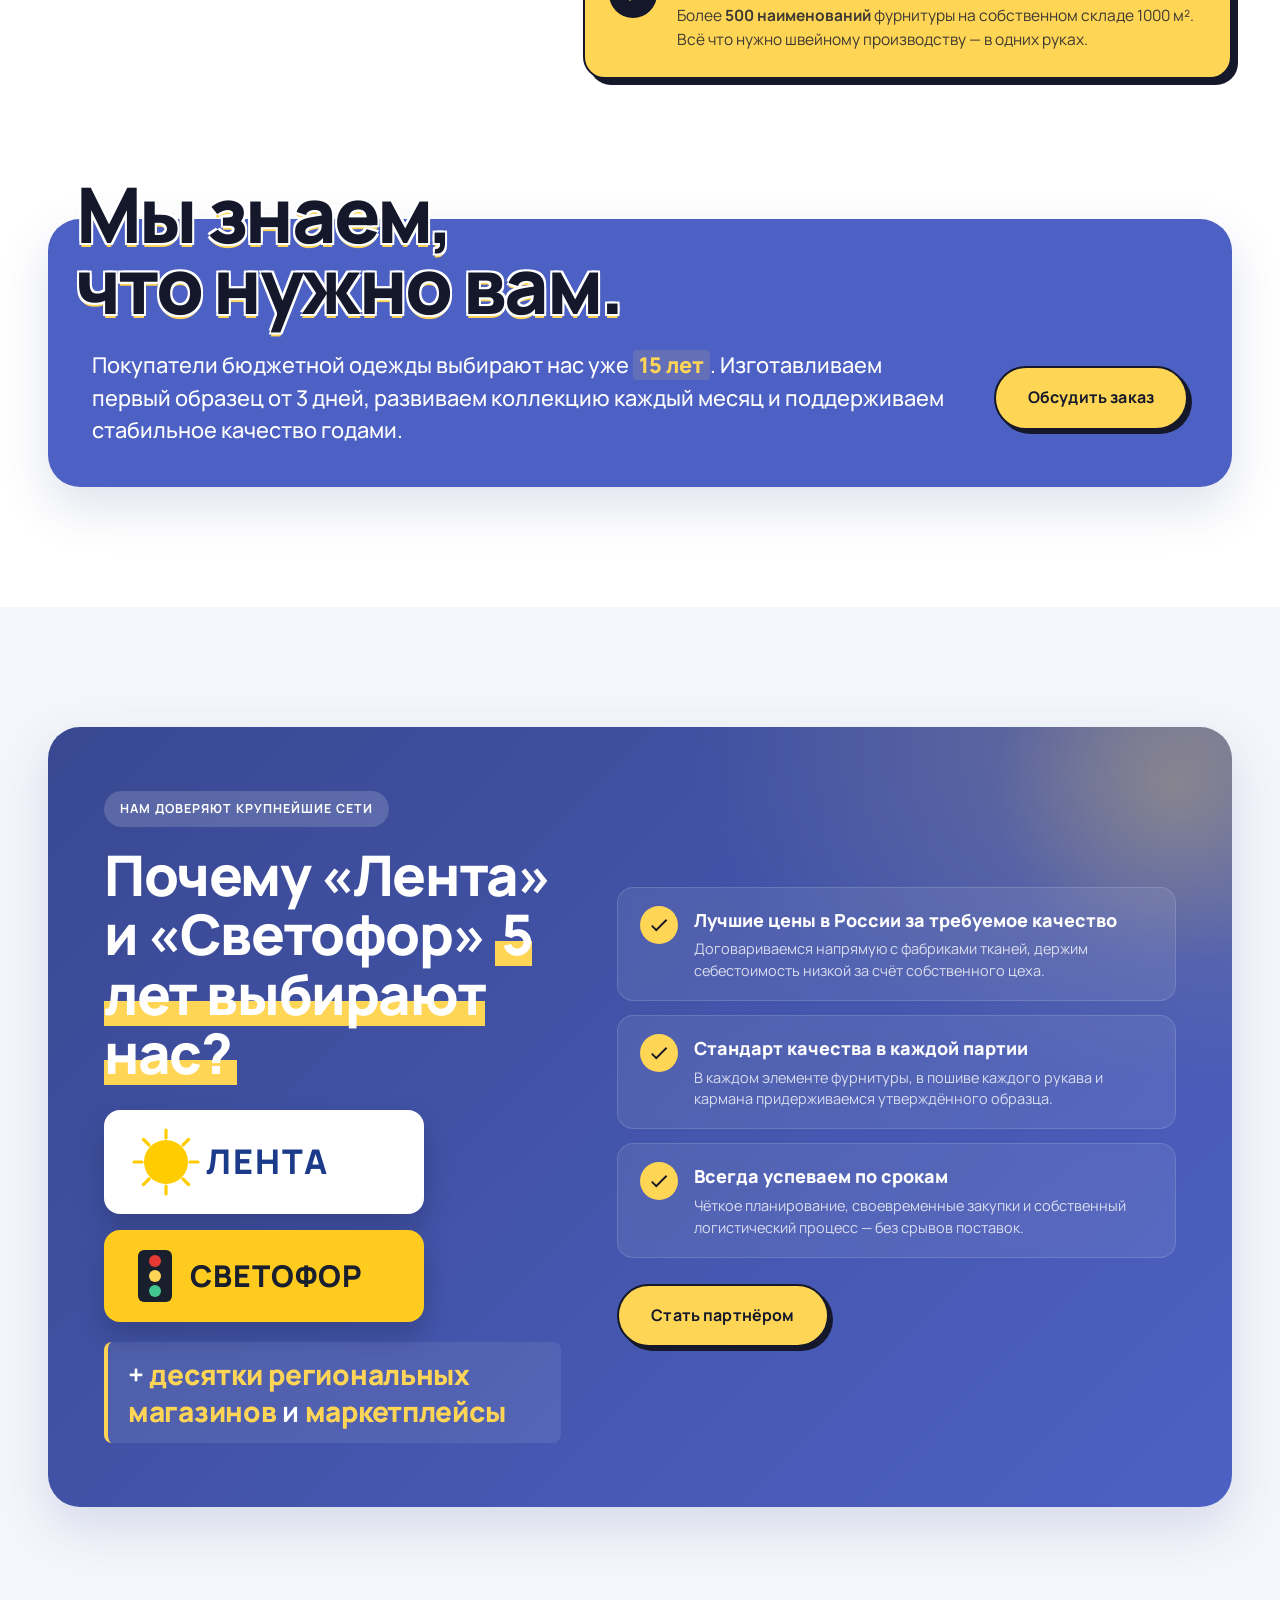
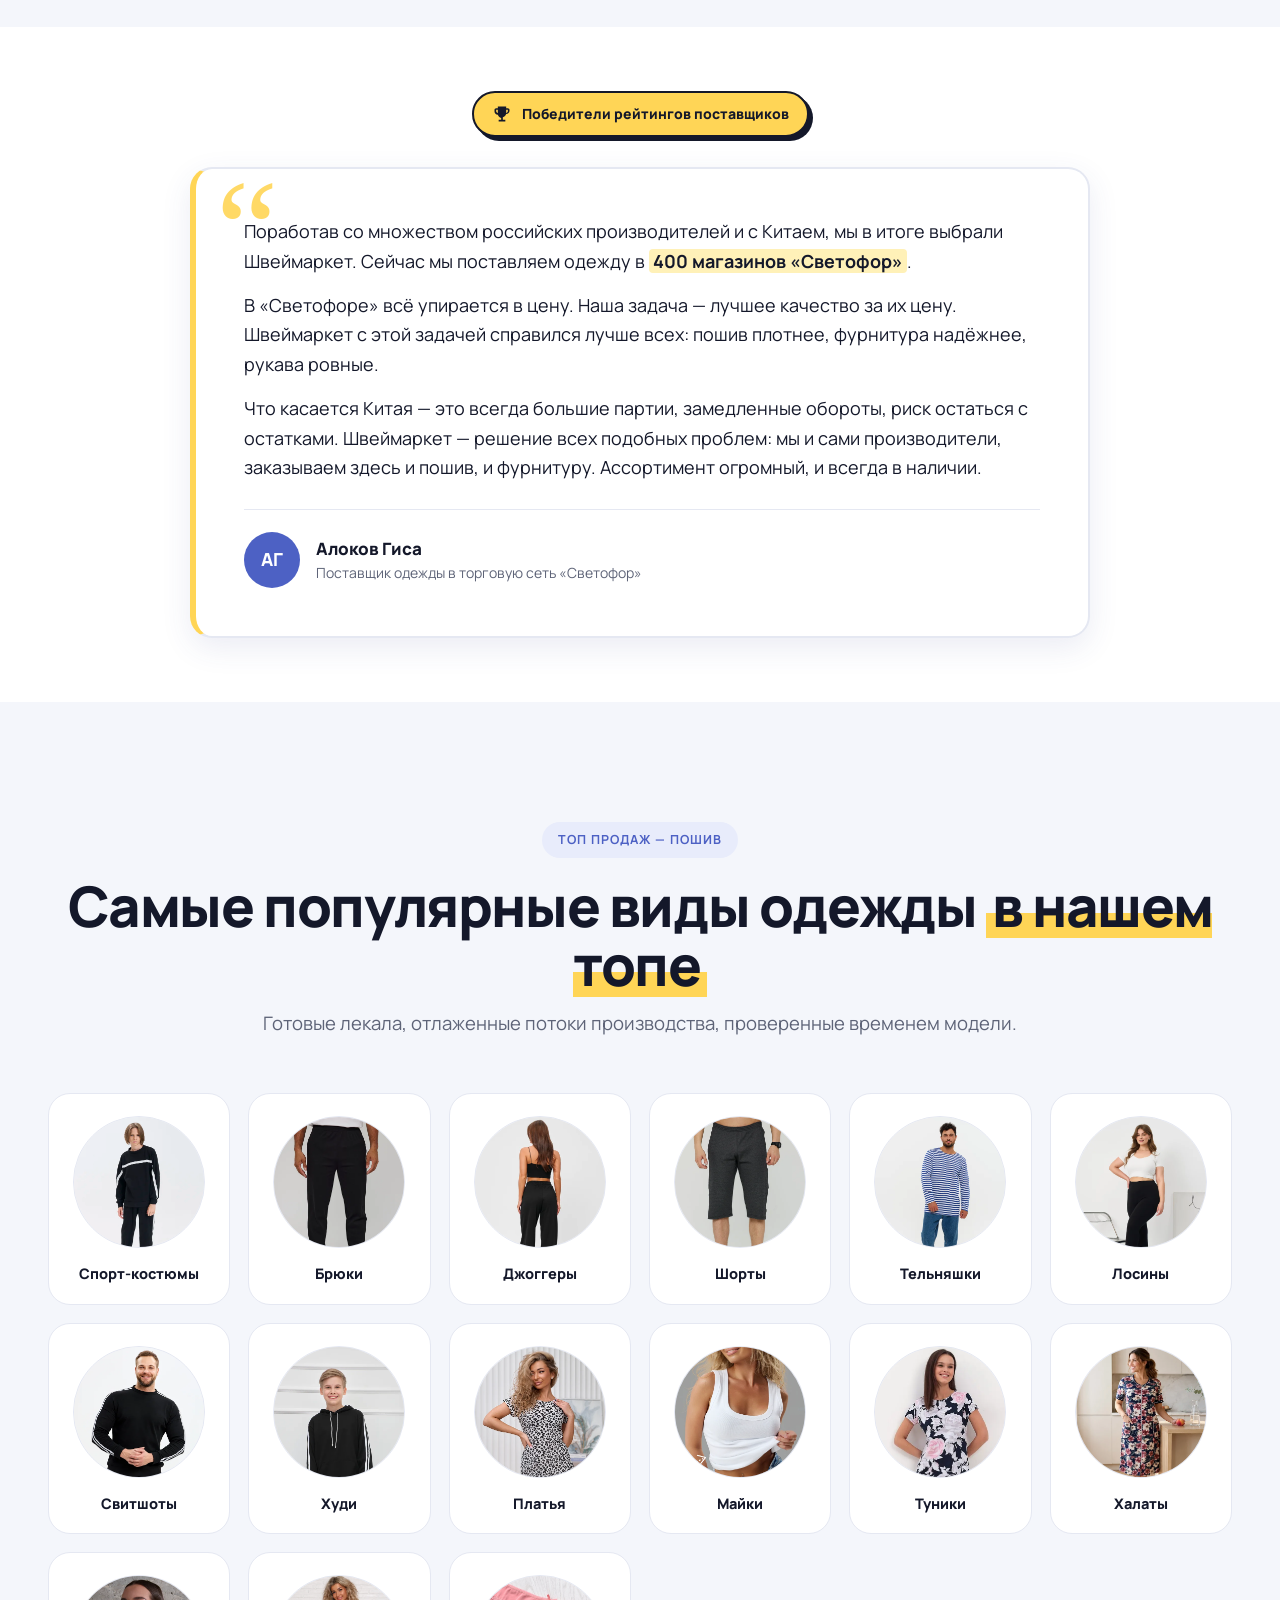
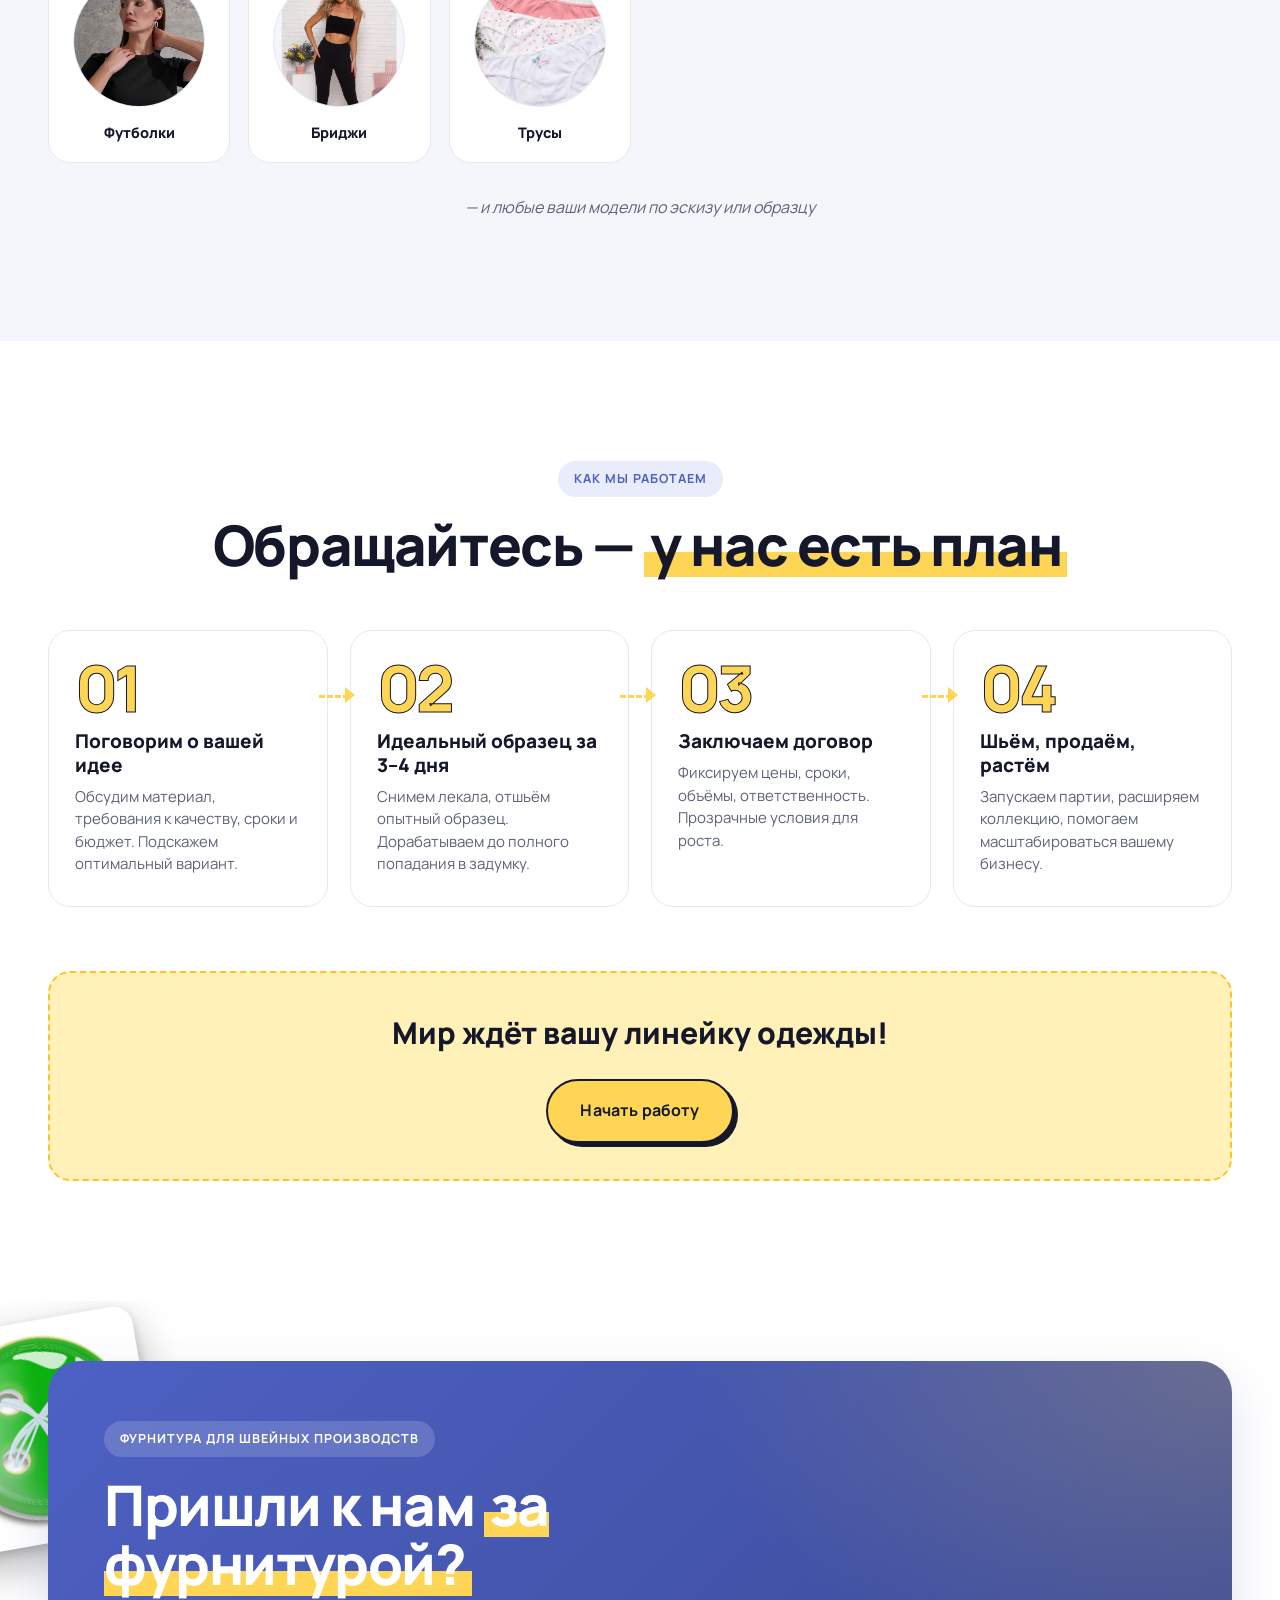
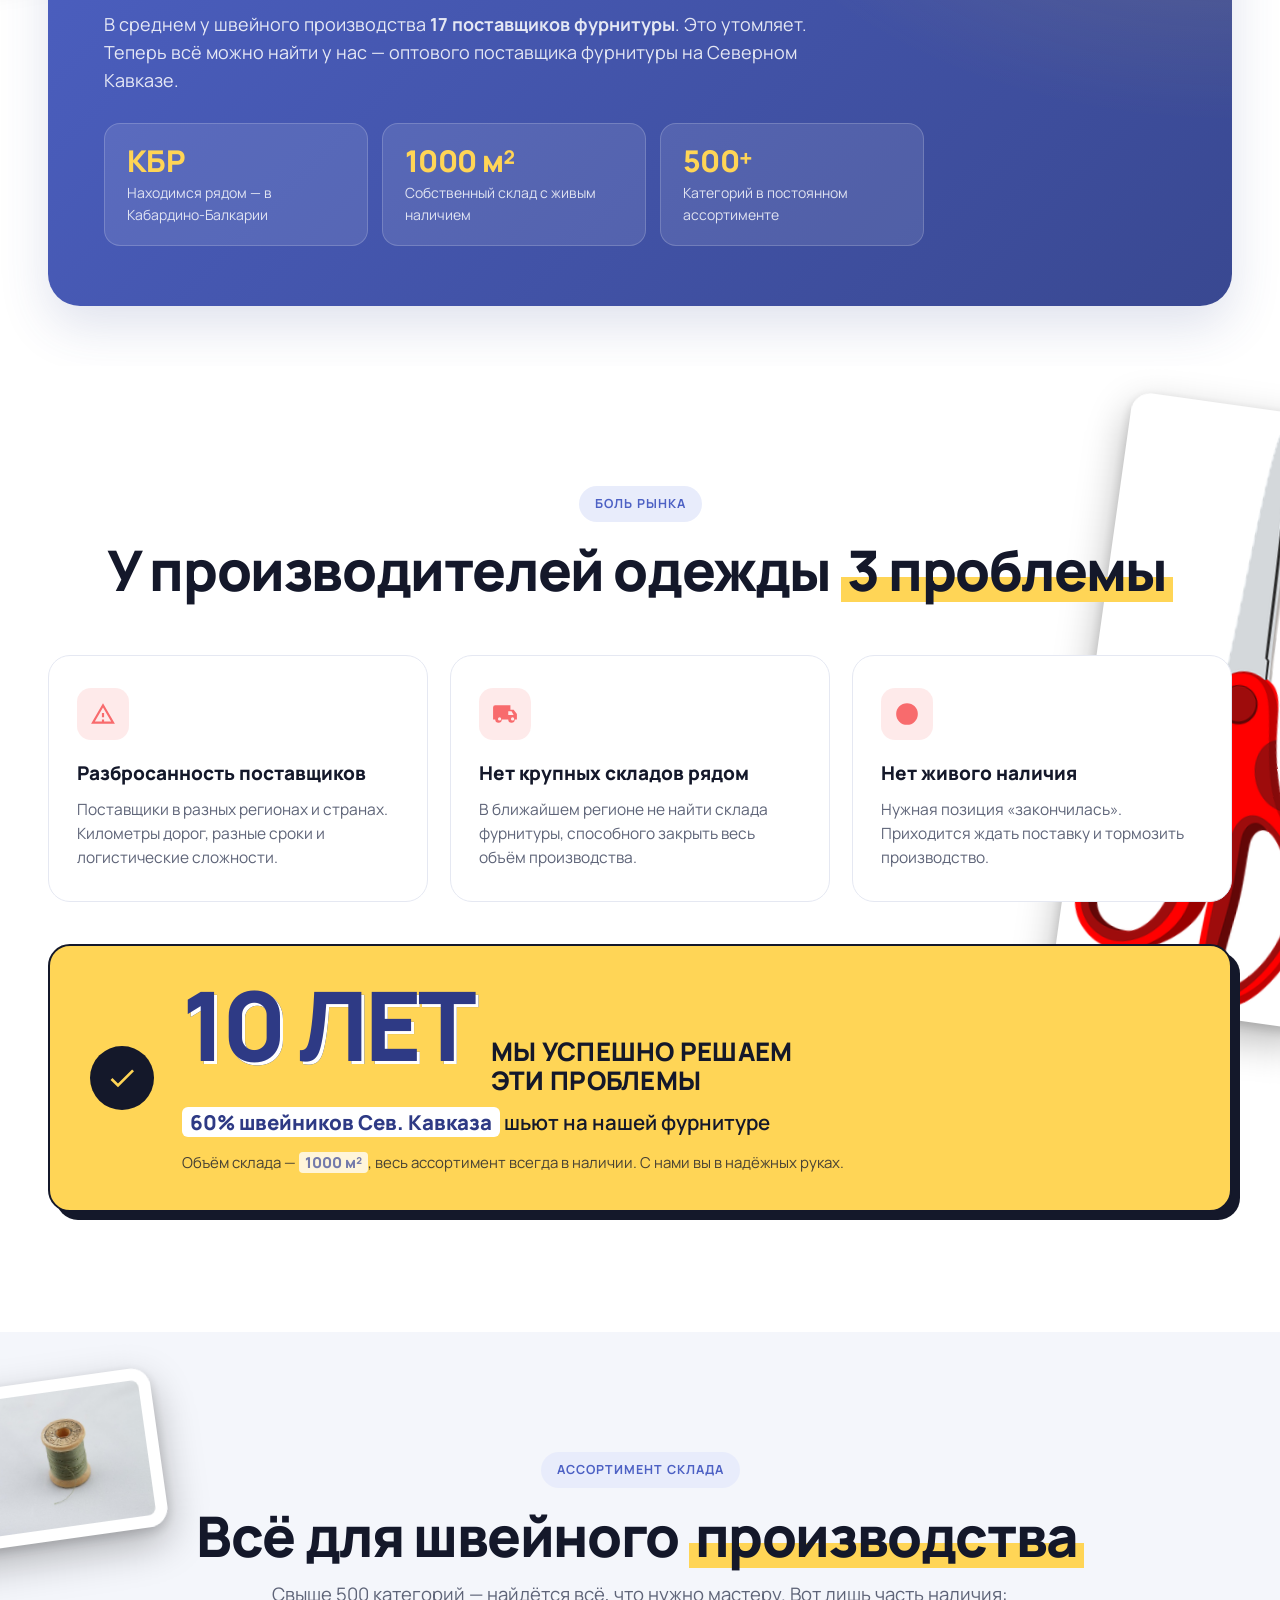
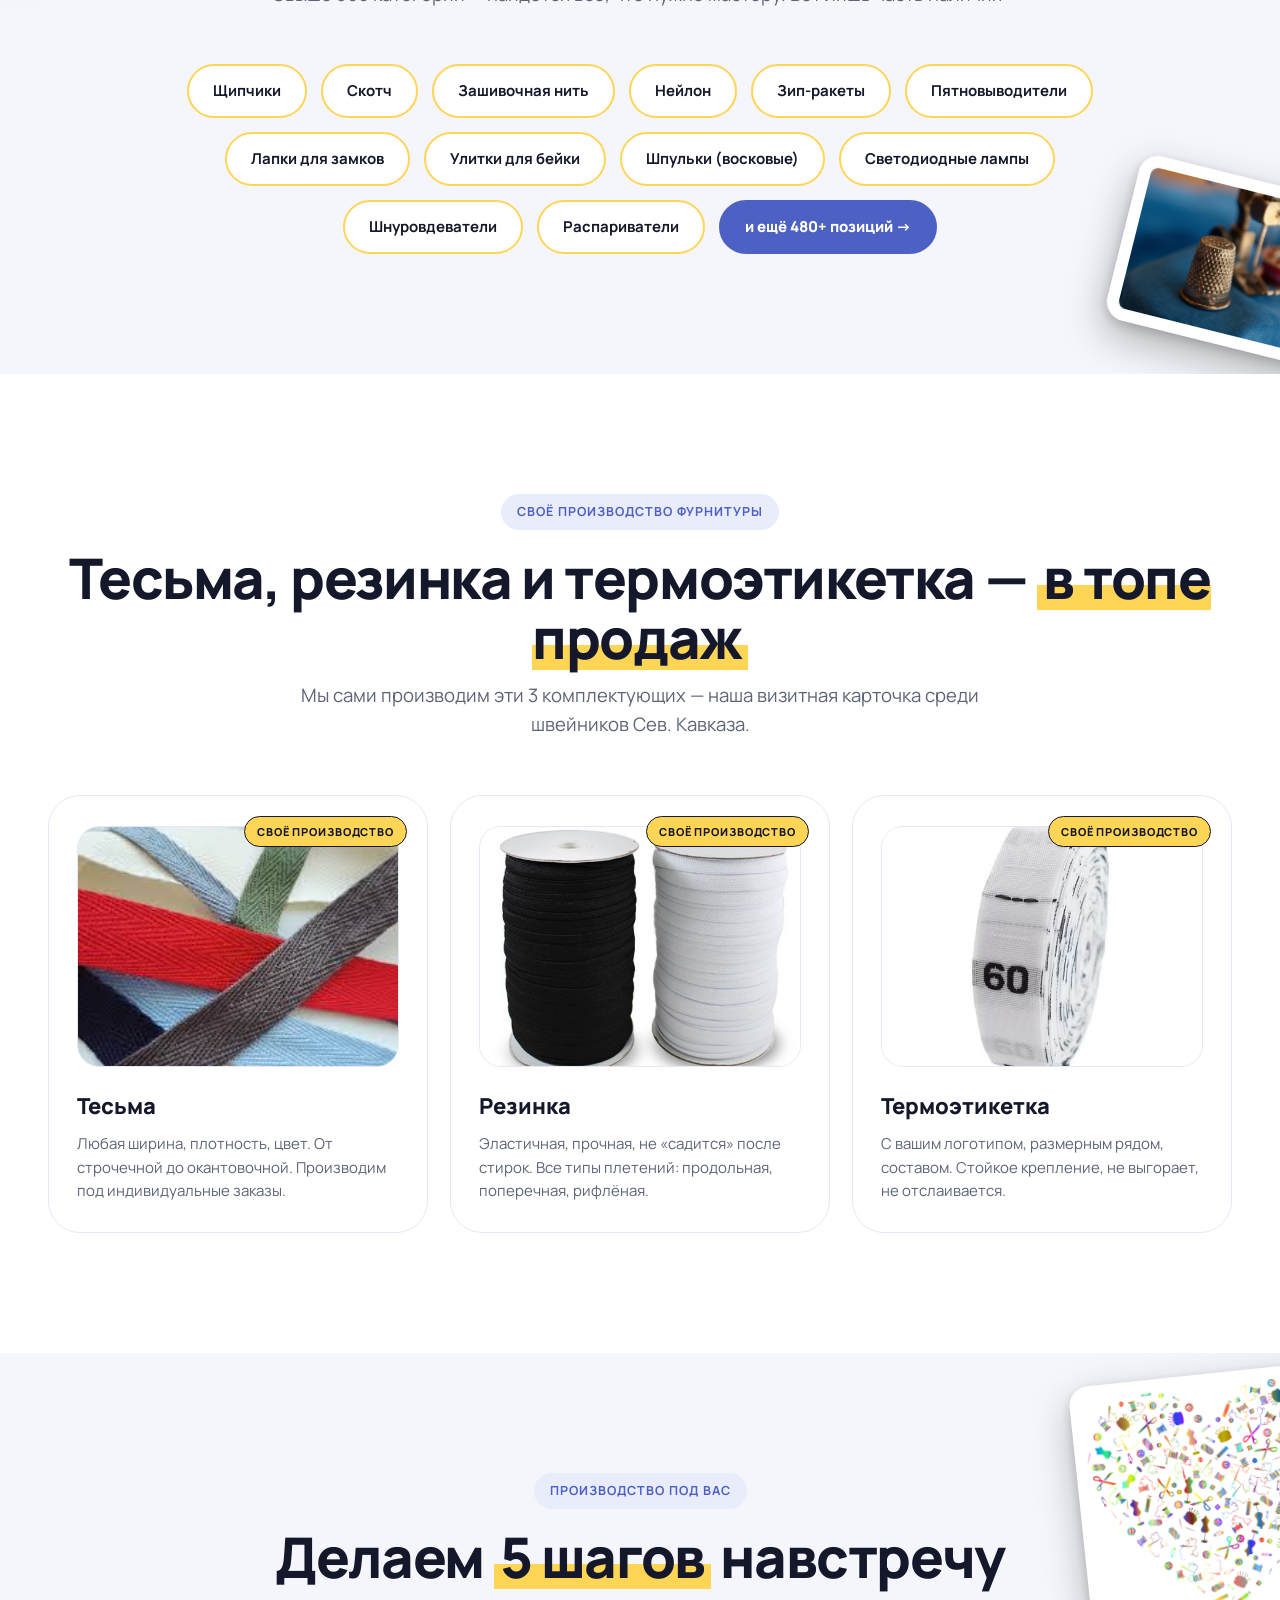
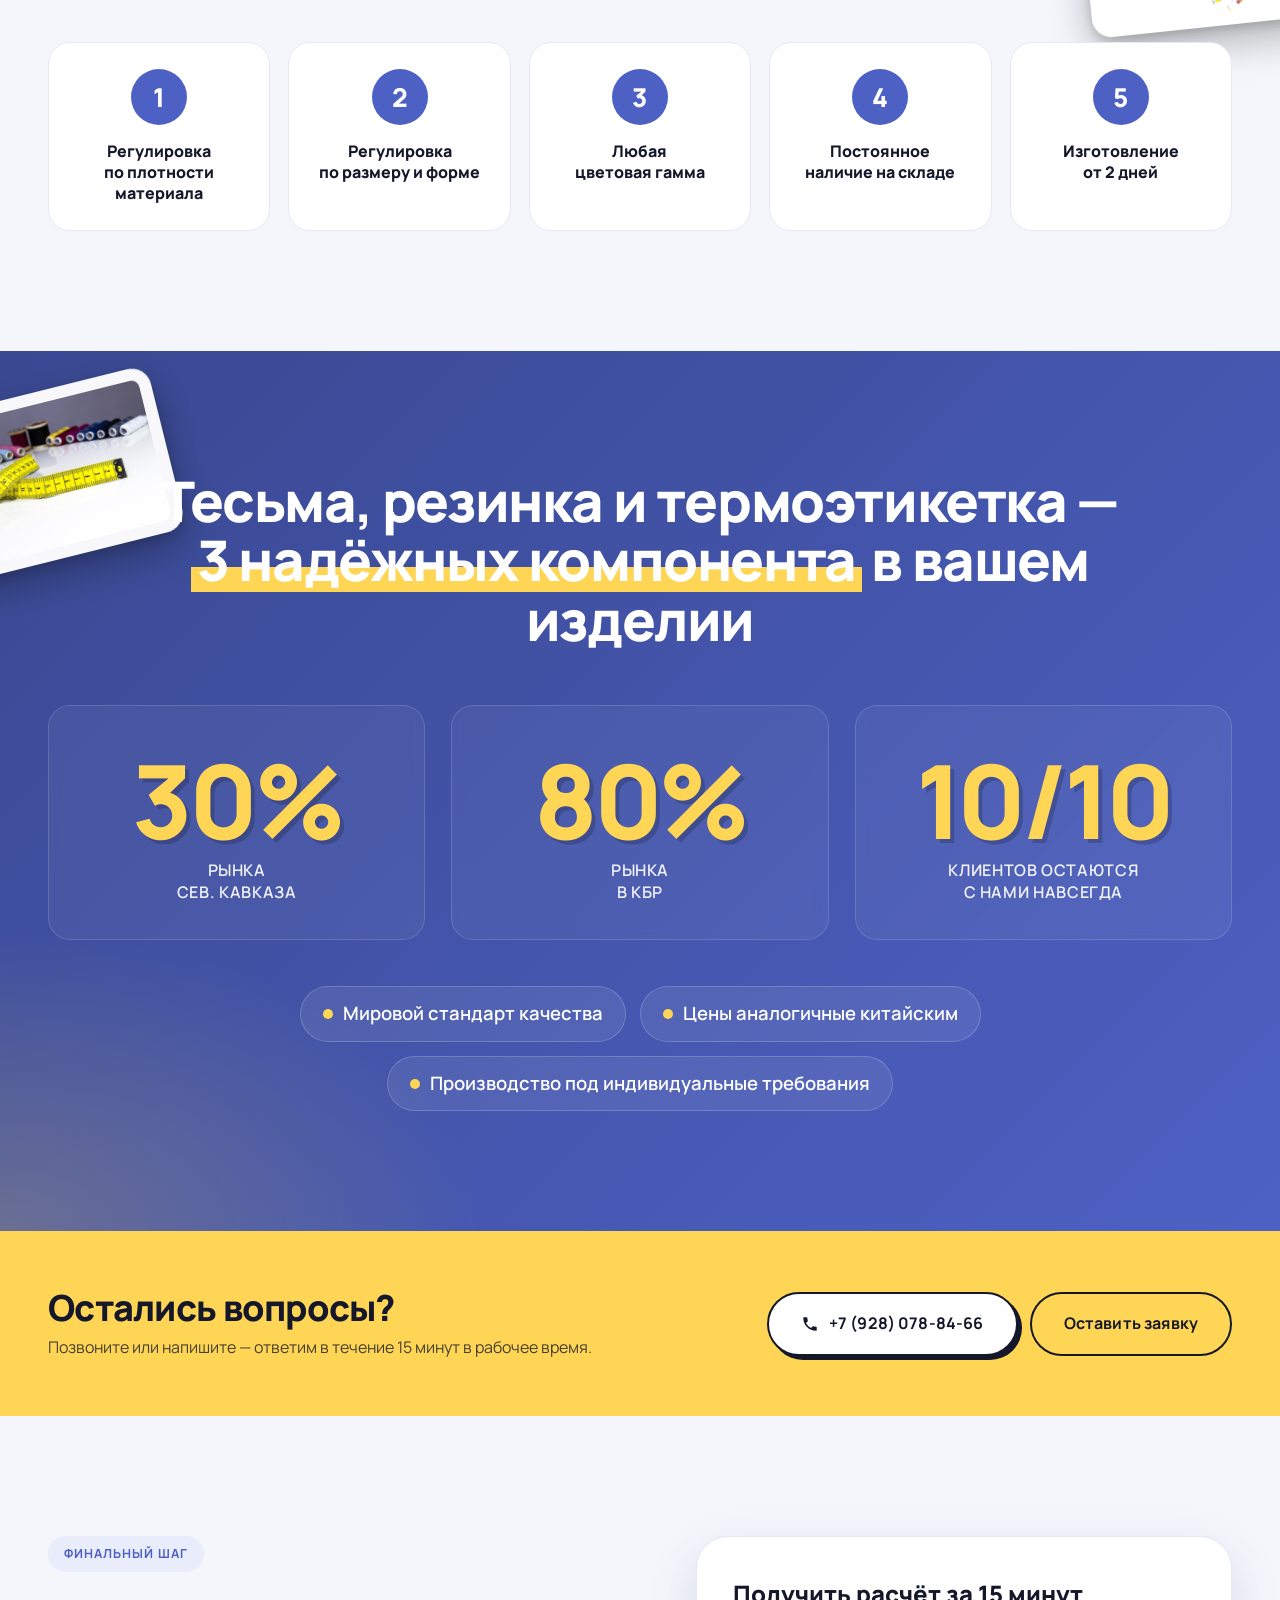
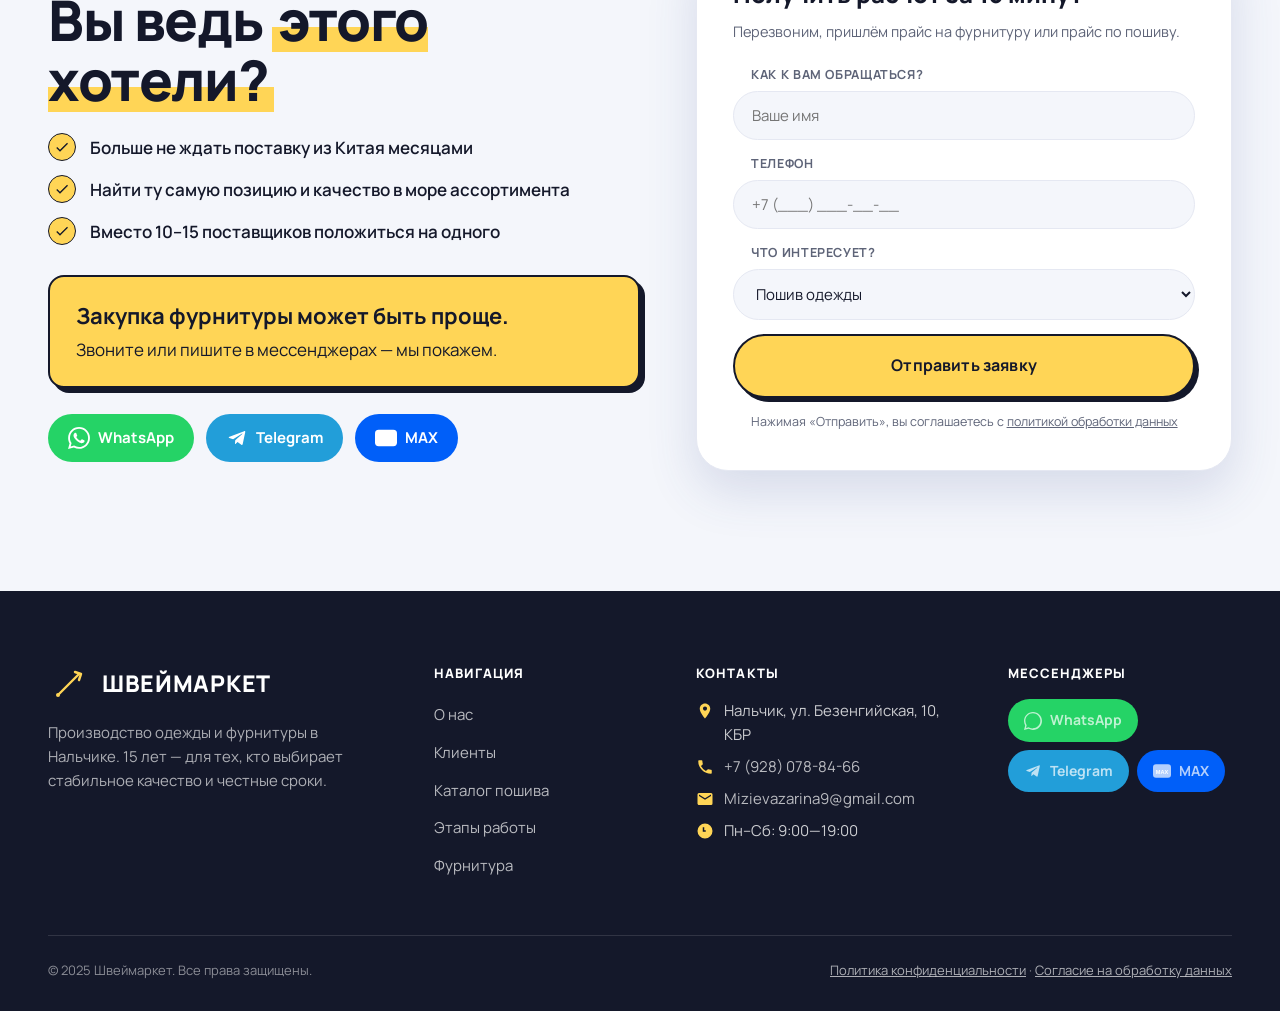
==== commit 23b67140: "Update GAS endpoint URL to new deployment Co-Authored-By: claude-flow <ruv@ruv.net>" ====
--- a/index.html
+++ b/index.html
@@ -158,7 +158,7 @@
             </div>
 
             <!-- inline capture form: floating card on top of hero photo -->
-            <form class="hero__form" action="https://script.google.com/macros/s/AKfycbwC6wYap9iPi3mOk7GvKgTWeCaZ0phRLZy8zFPEY1oV5oLxvtuVDAVMXd6lLLGSuBI/exec" method="POST" target="gas_target" id="form-hero" aria-label="Получить расчёт за 15 минут">
+            <form class="hero__form" action="https://script.google.com/macros/s/AKfycbyMEBgC9BghgGr_FhNdH2n7XDYlHWxKpB9OQxcng9pgZKuE1TkmQE2jOHDmxo3rgPdx/exec" method="POST" target="gas_target" id="form-hero" aria-label="Получить расчёт за 15 минут">
               <input type="hidden" name="Тема" value="Общий запрос">
               <div class="hero__form-head">
                 <strong>Получите расчёт за 15 минут</strong>
@@ -758,7 +758,7 @@
         </div>
 
         <div class="final-cta__form-wrap">
-          <form class="cta-form" id="form-cta" action="https://script.google.com/macros/s/AKfycbwC6wYap9iPi3mOk7GvKgTWeCaZ0phRLZy8zFPEY1oV5oLxvtuVDAVMXd6lLLGSuBI/exec" method="POST" target="gas_target" aria-label="Финальная форма заявки">
+          <form class="cta-form" id="form-cta" action="https://script.google.com/macros/s/AKfycbyMEBgC9BghgGr_FhNdH2n7XDYlHWxKpB9OQxcng9pgZKuE1TkmQE2jOHDmxo3rgPdx/exec" method="POST" target="gas_target" aria-label="Финальная форма заявки">
             <h3>Получить расчёт за 15 минут</h3>
             <p class="cta-form__note">Перезвоним, пришлём прайс на фурнитуру или прайс по пошиву.</p>
 
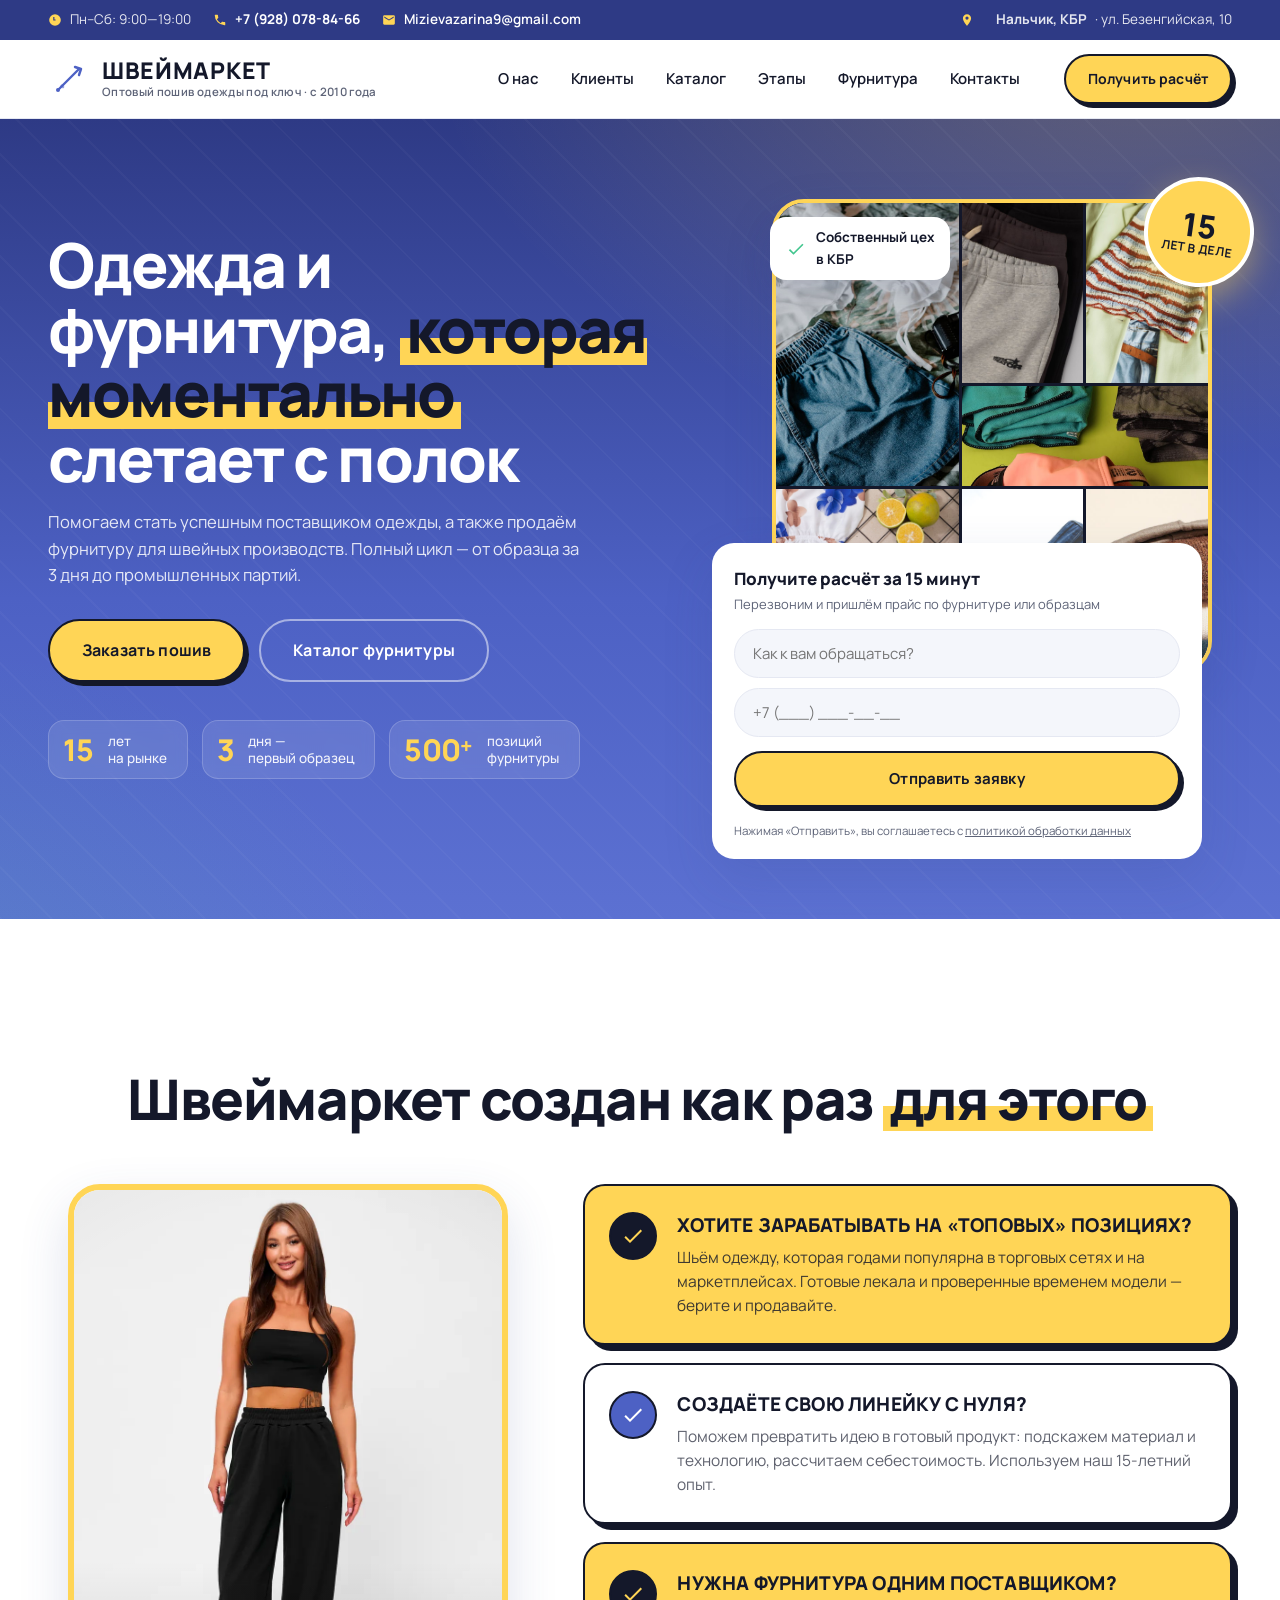
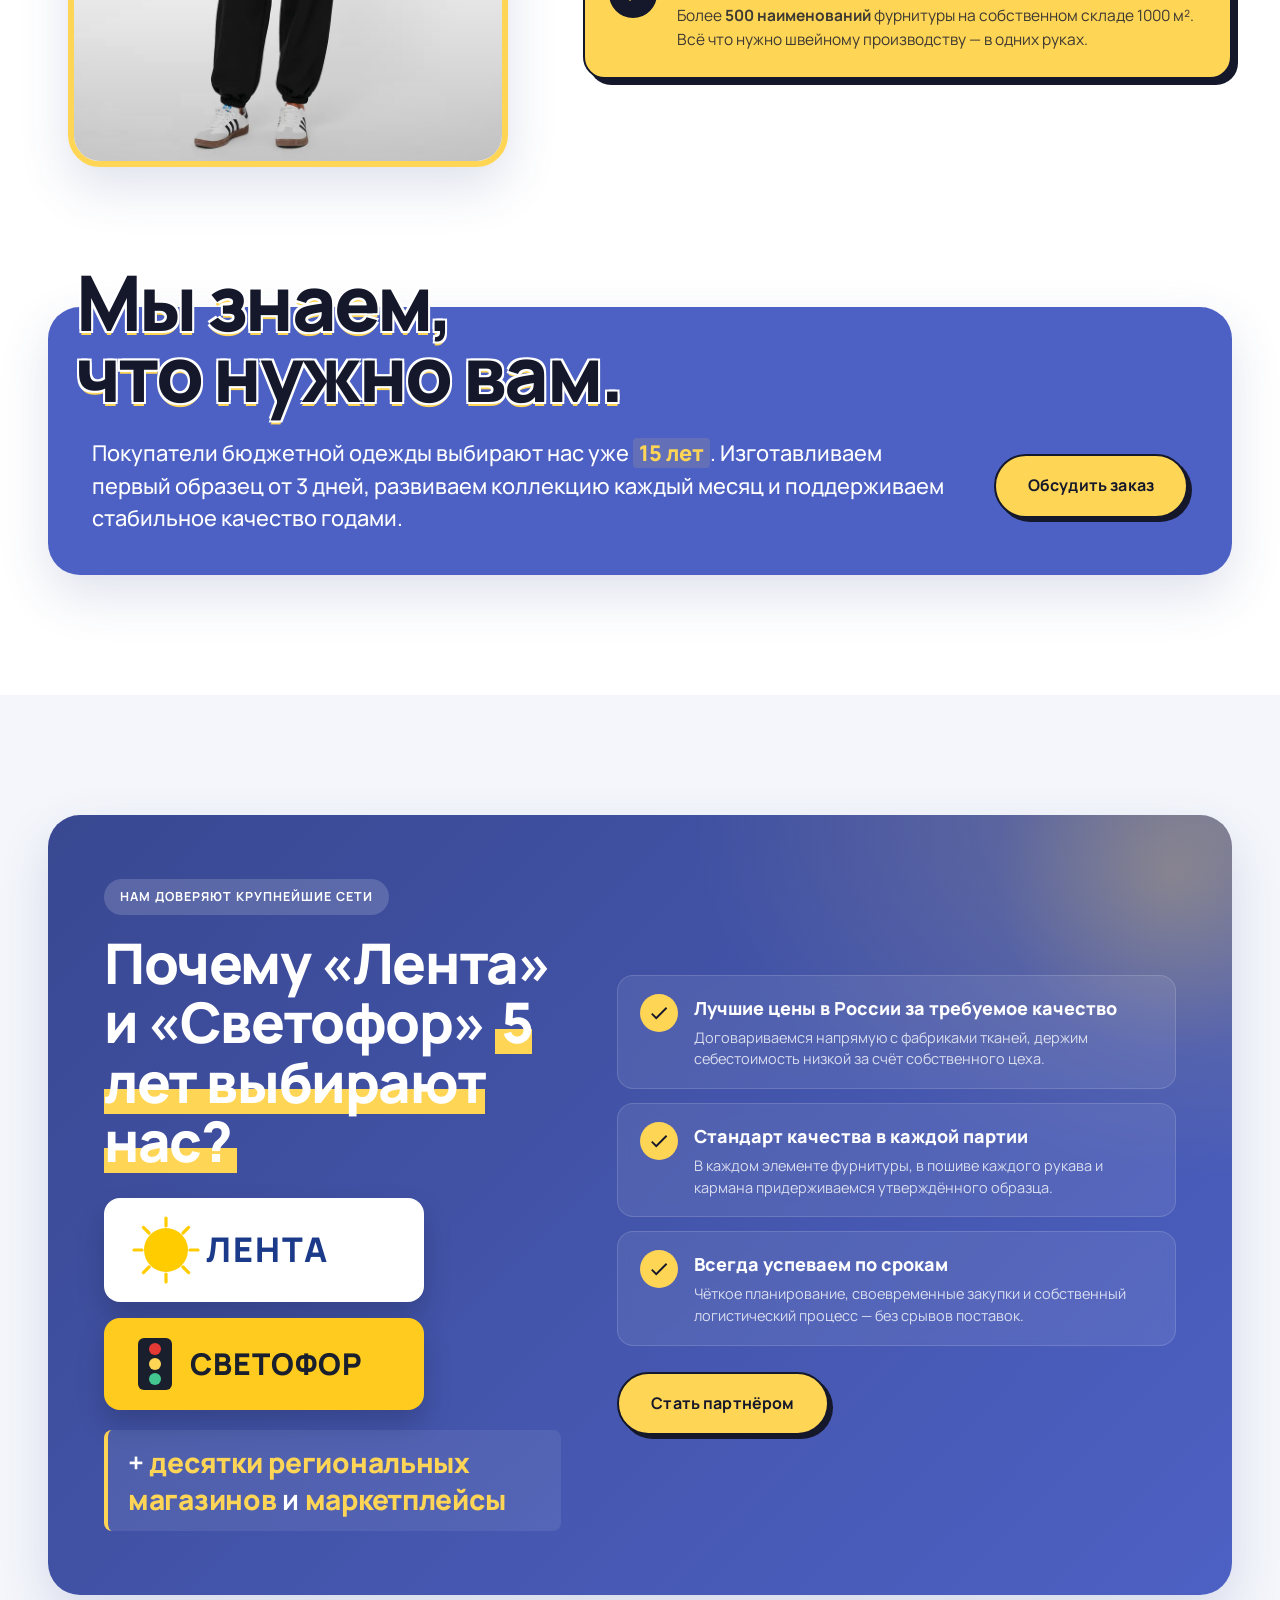
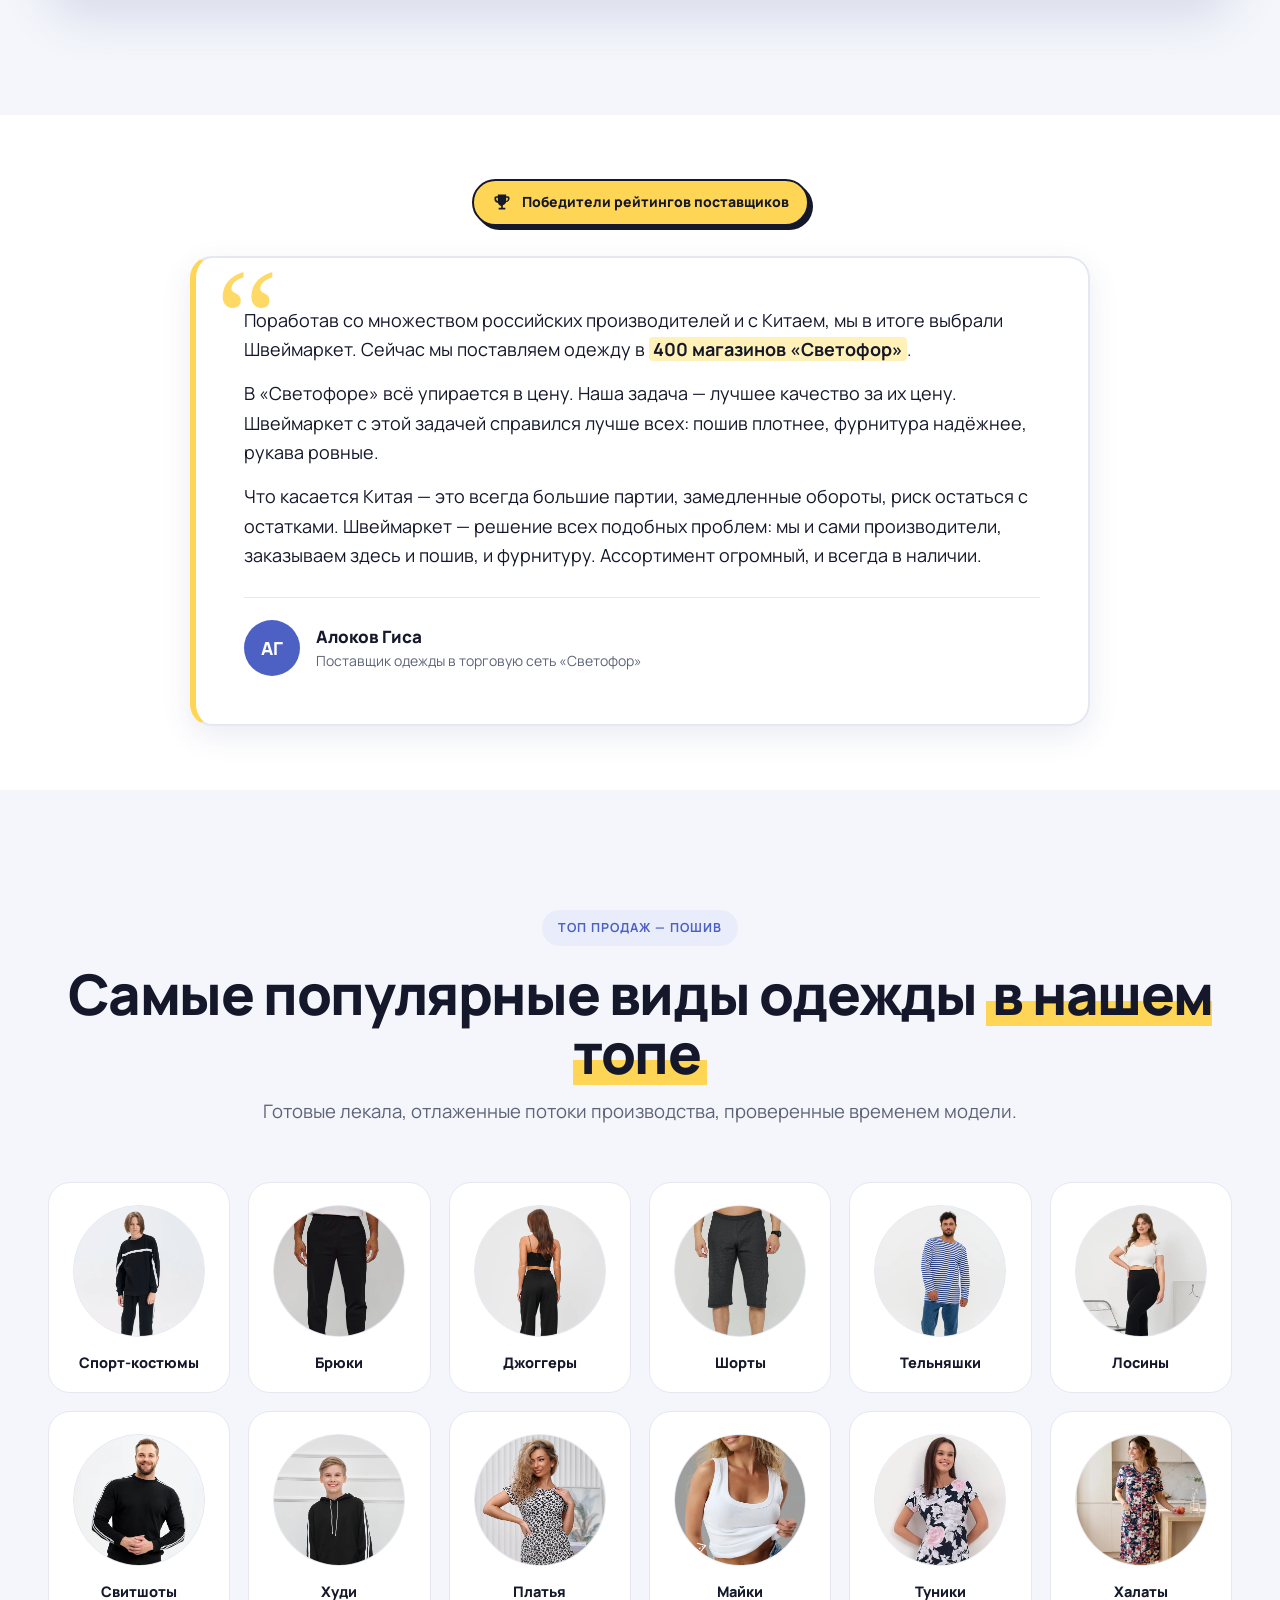
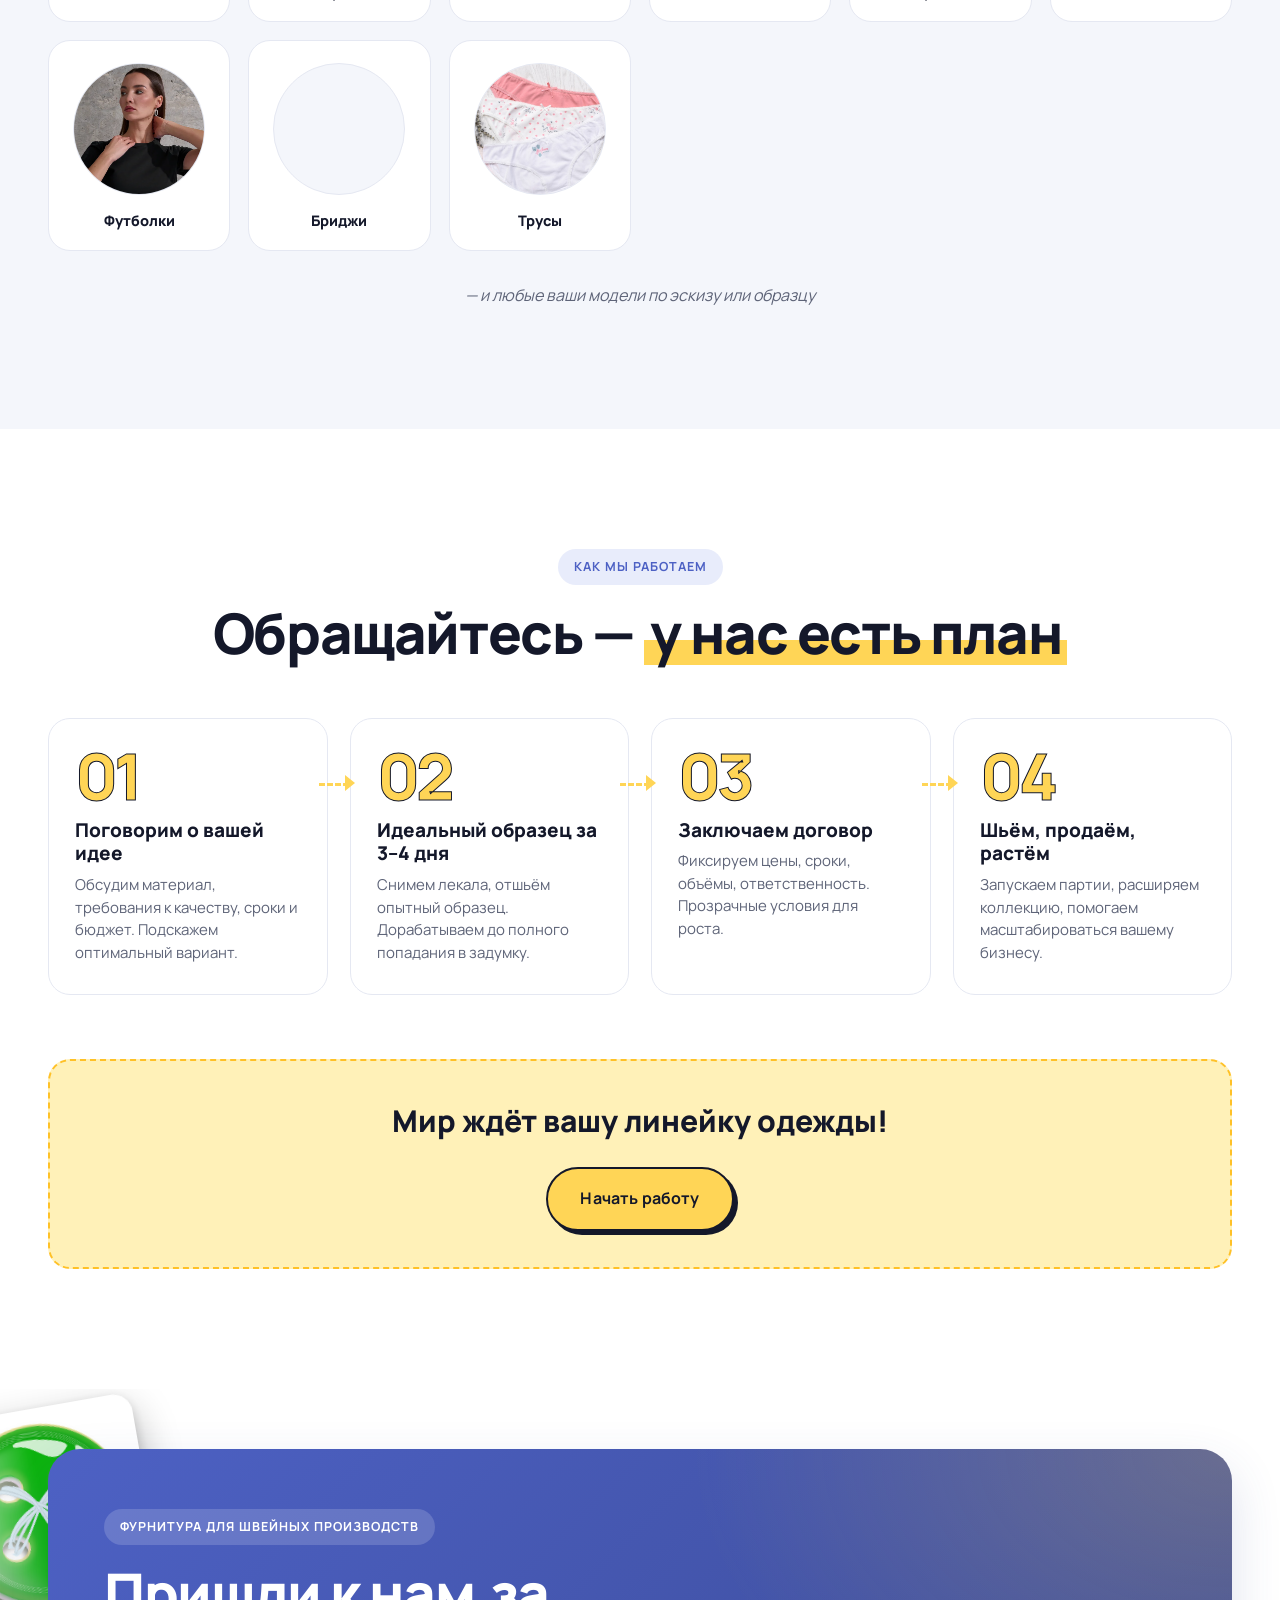
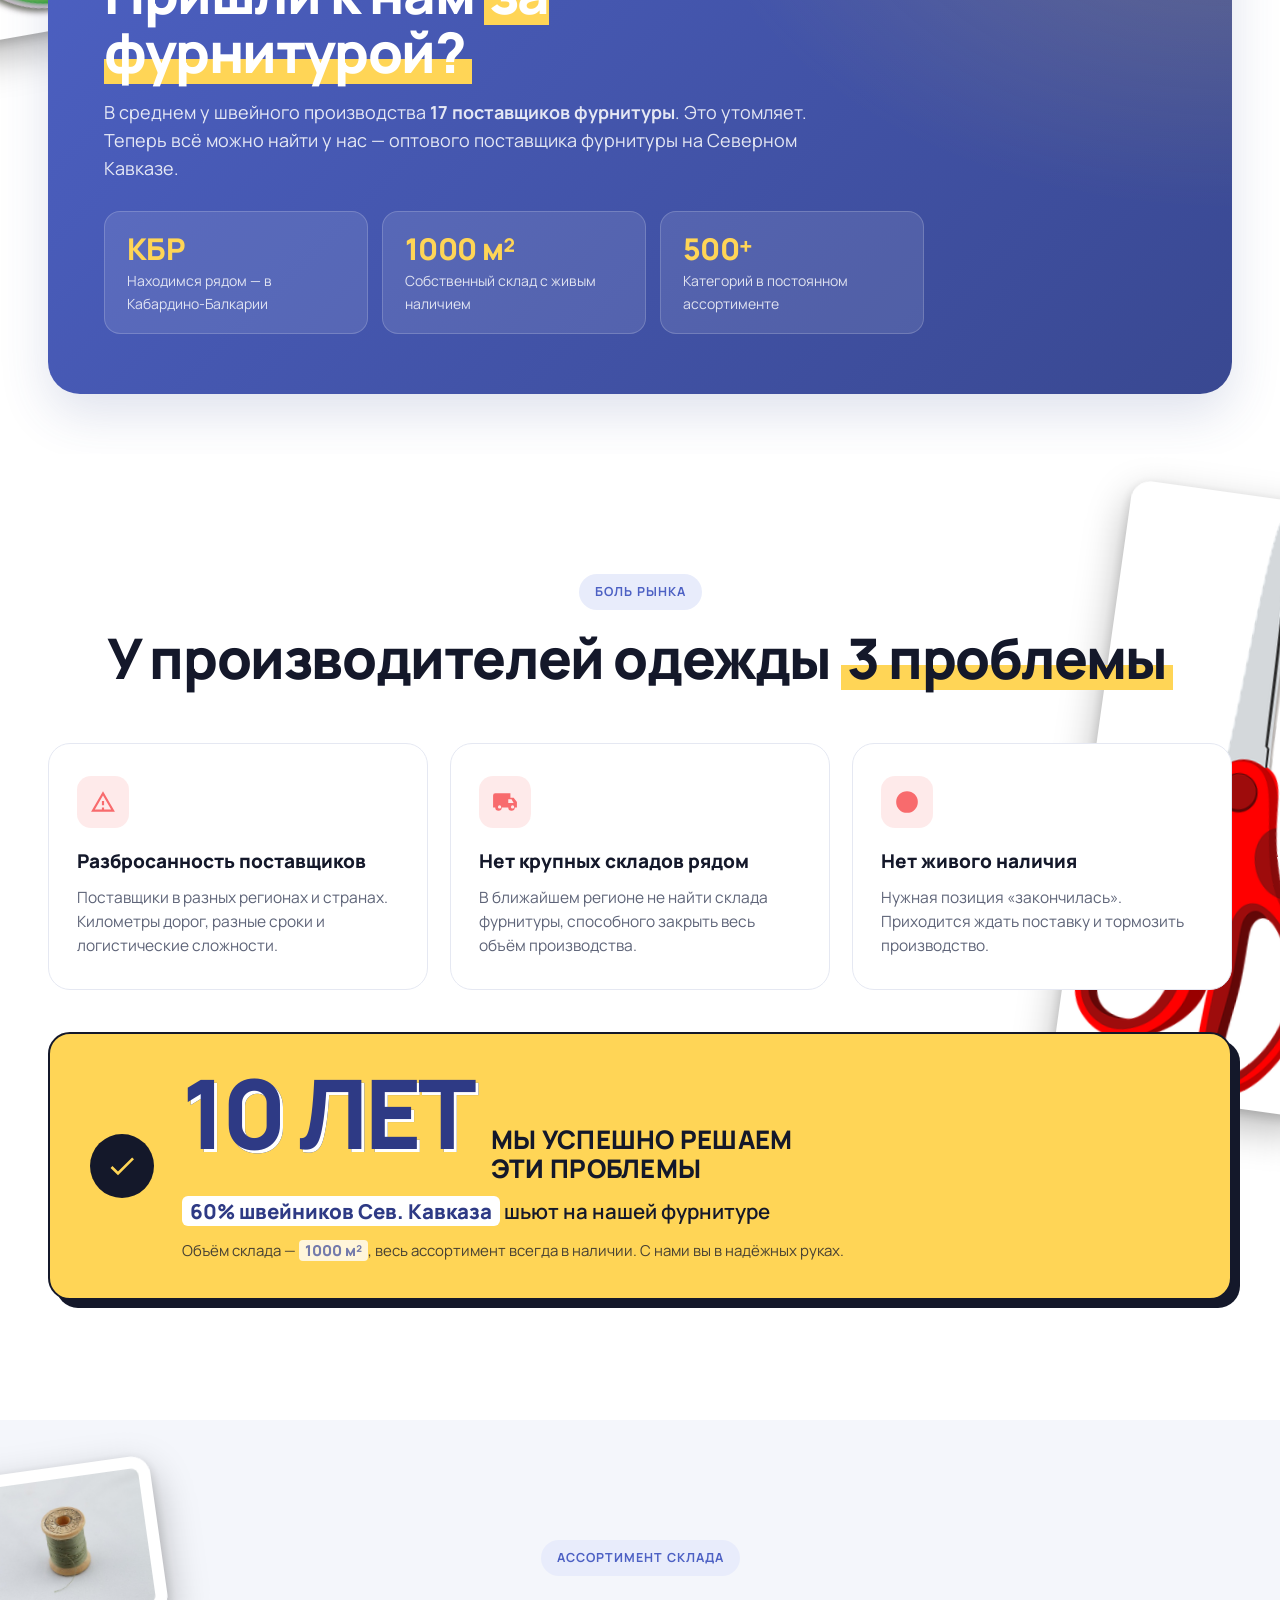
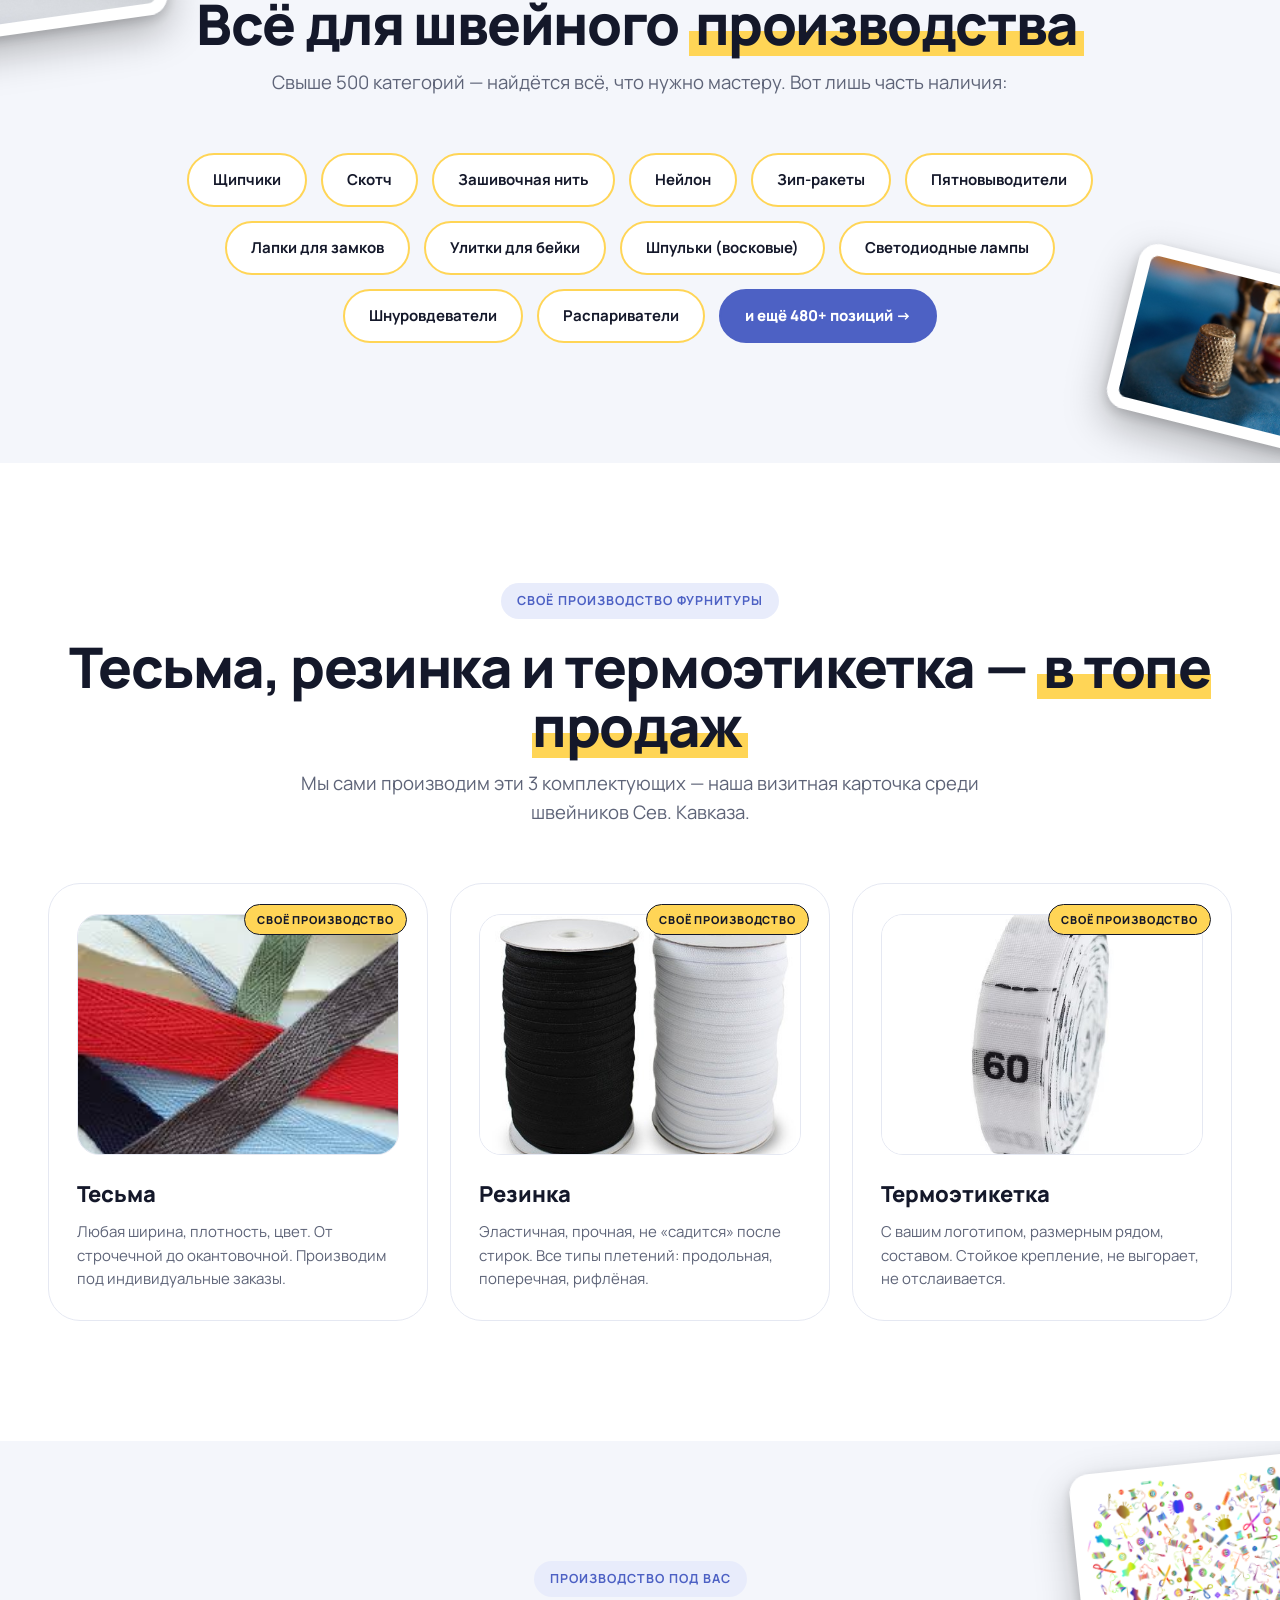
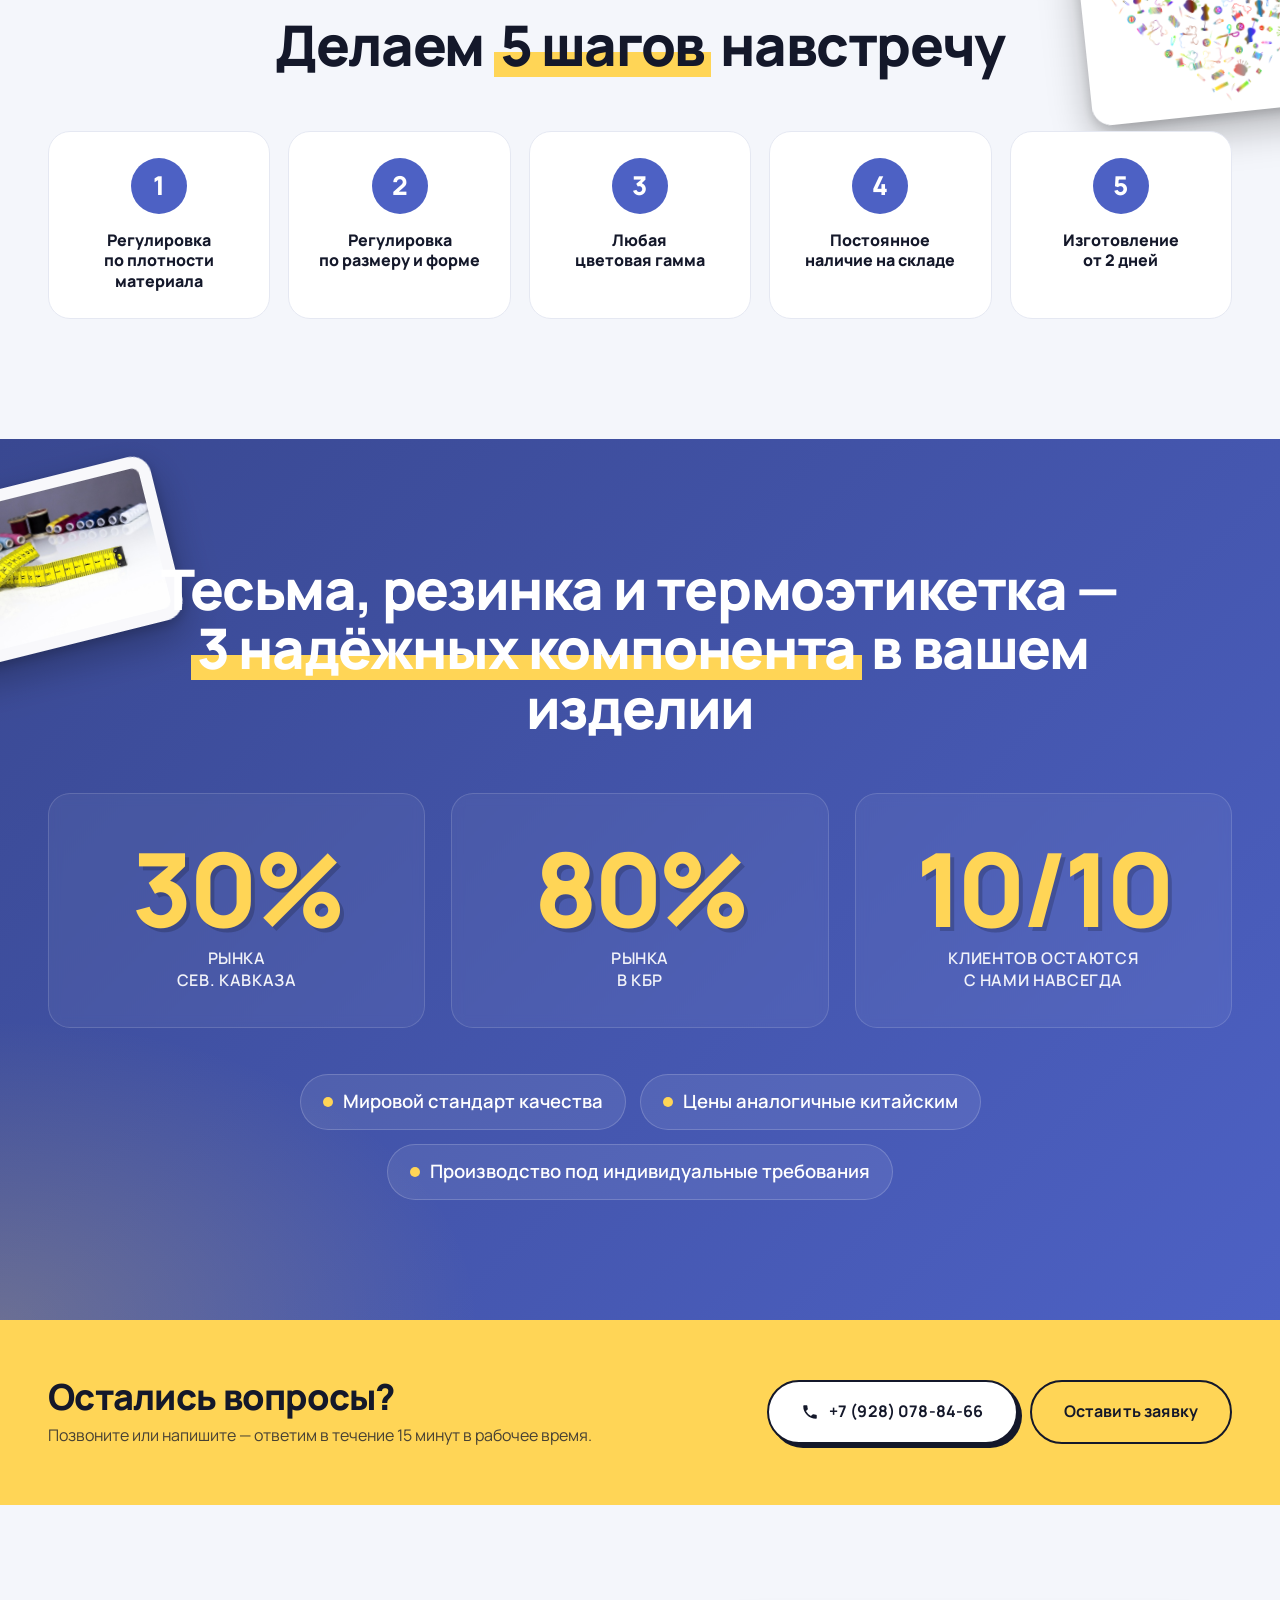
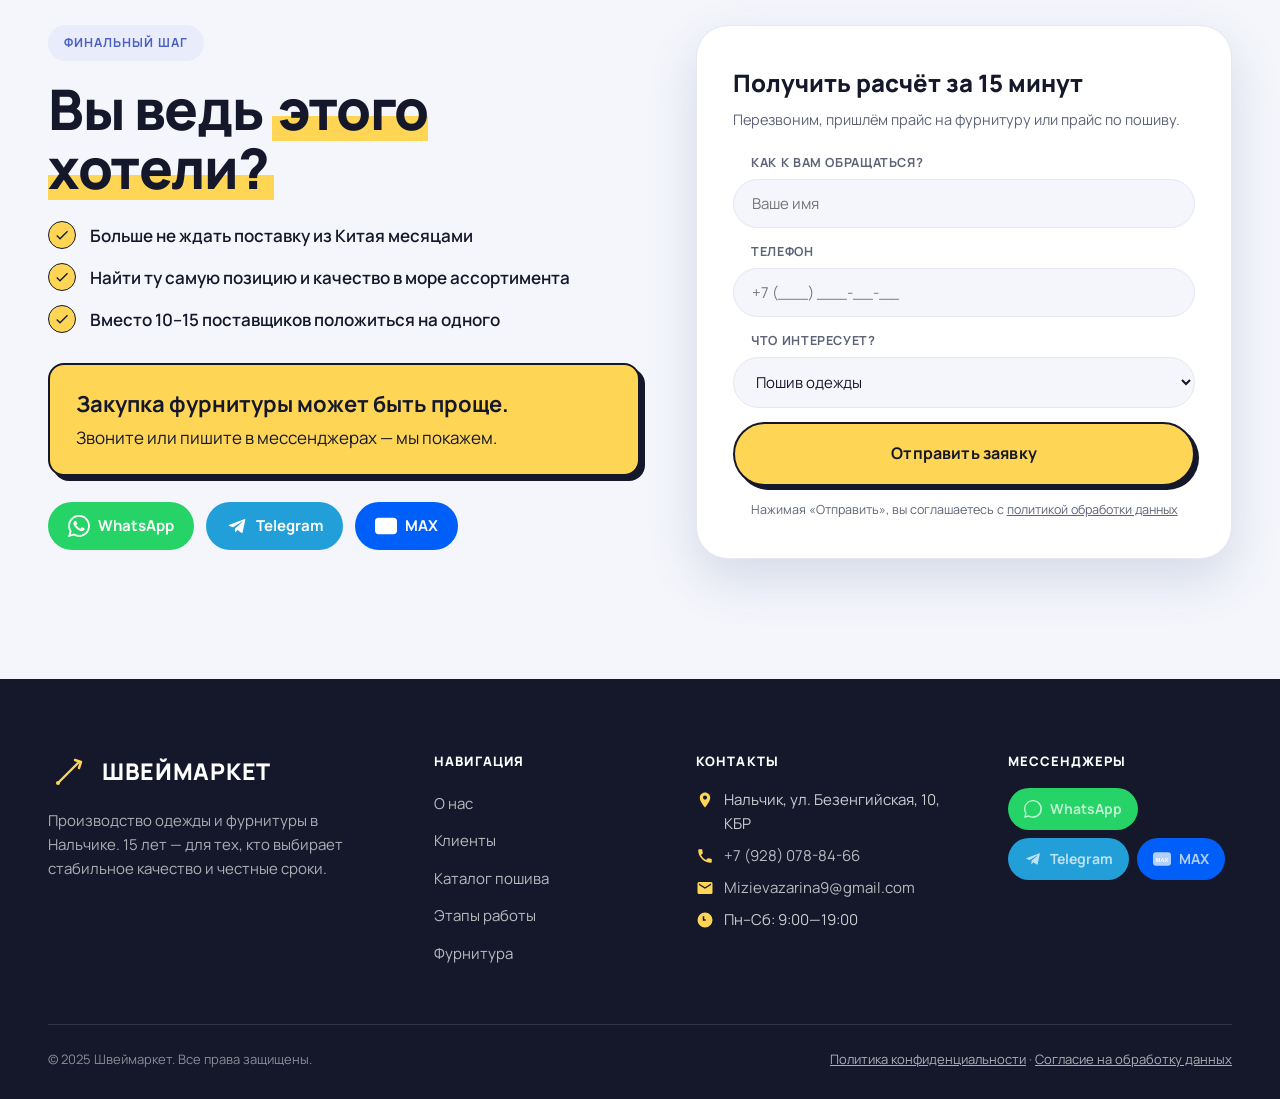
==== commit 0953c5c0: "Replace about section photo with WB product image (Miziev Group joggers)" ====
--- a/index.html
+++ b/index.html
@@ -186,7 +186,7 @@
         <!-- left: production photo -->
         <div class="about__media">
           <div class="about__photo">
-            <img src="assets/img/hero.jpg" alt="Швейный цех Швеймаркет в Нальчике" loading="lazy">
+            <img src="assets/img/wb-product.webp" alt="Джоггеры спортивные Швеймаркет" loading="lazy">
             <div class="about__photo-frame"></div>
           </div>
         </div>
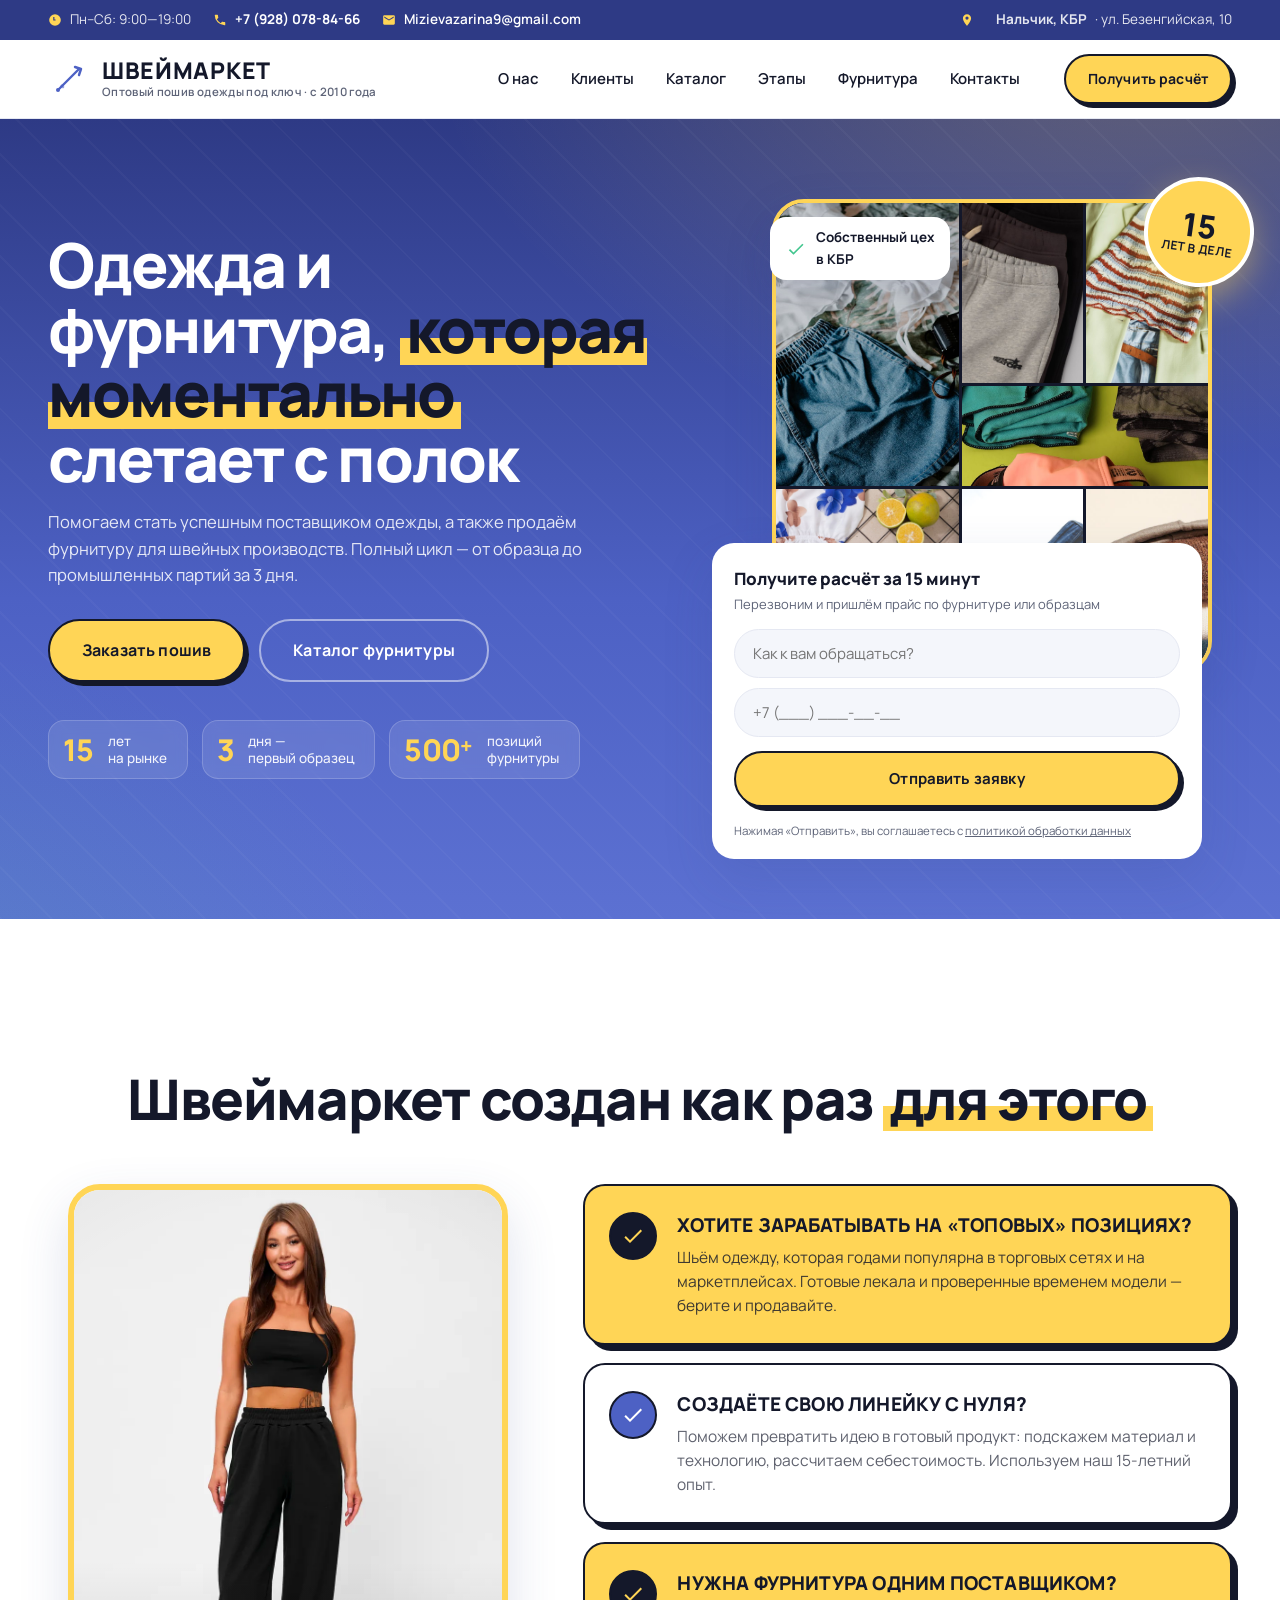
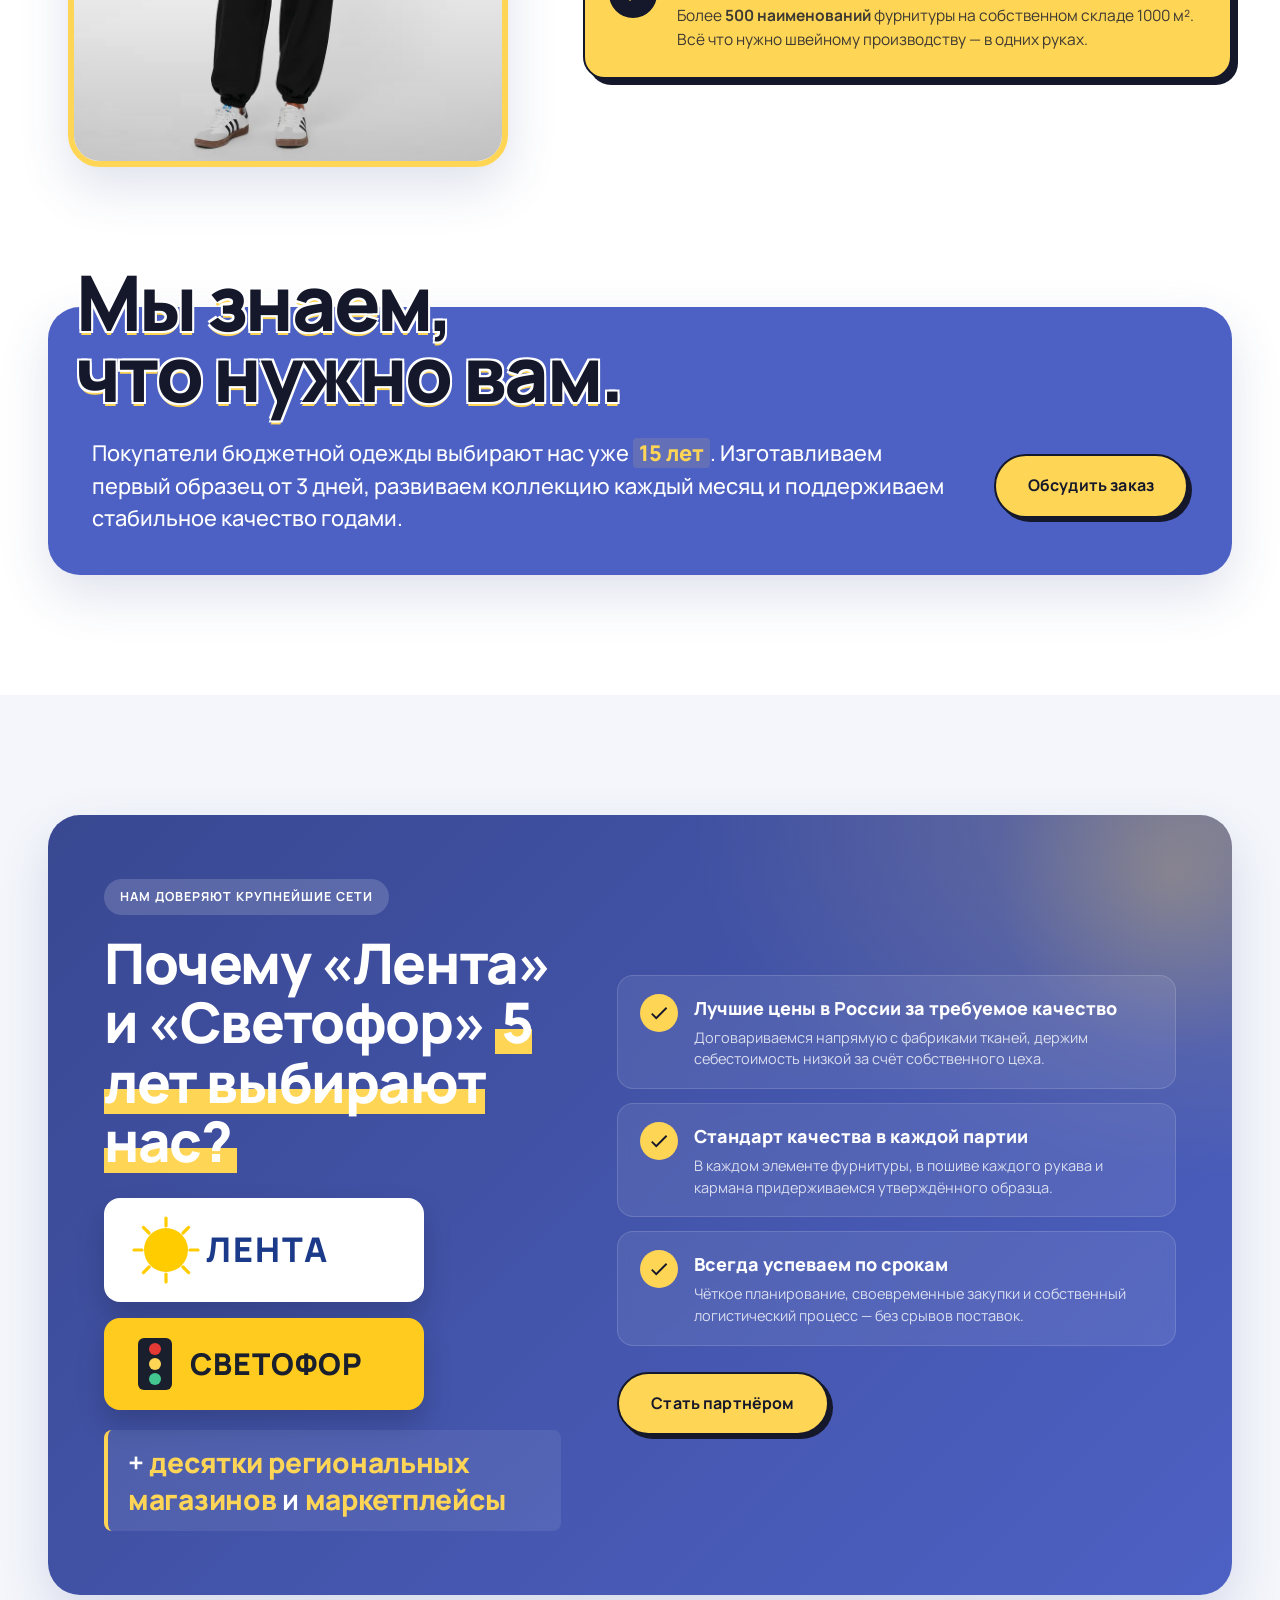
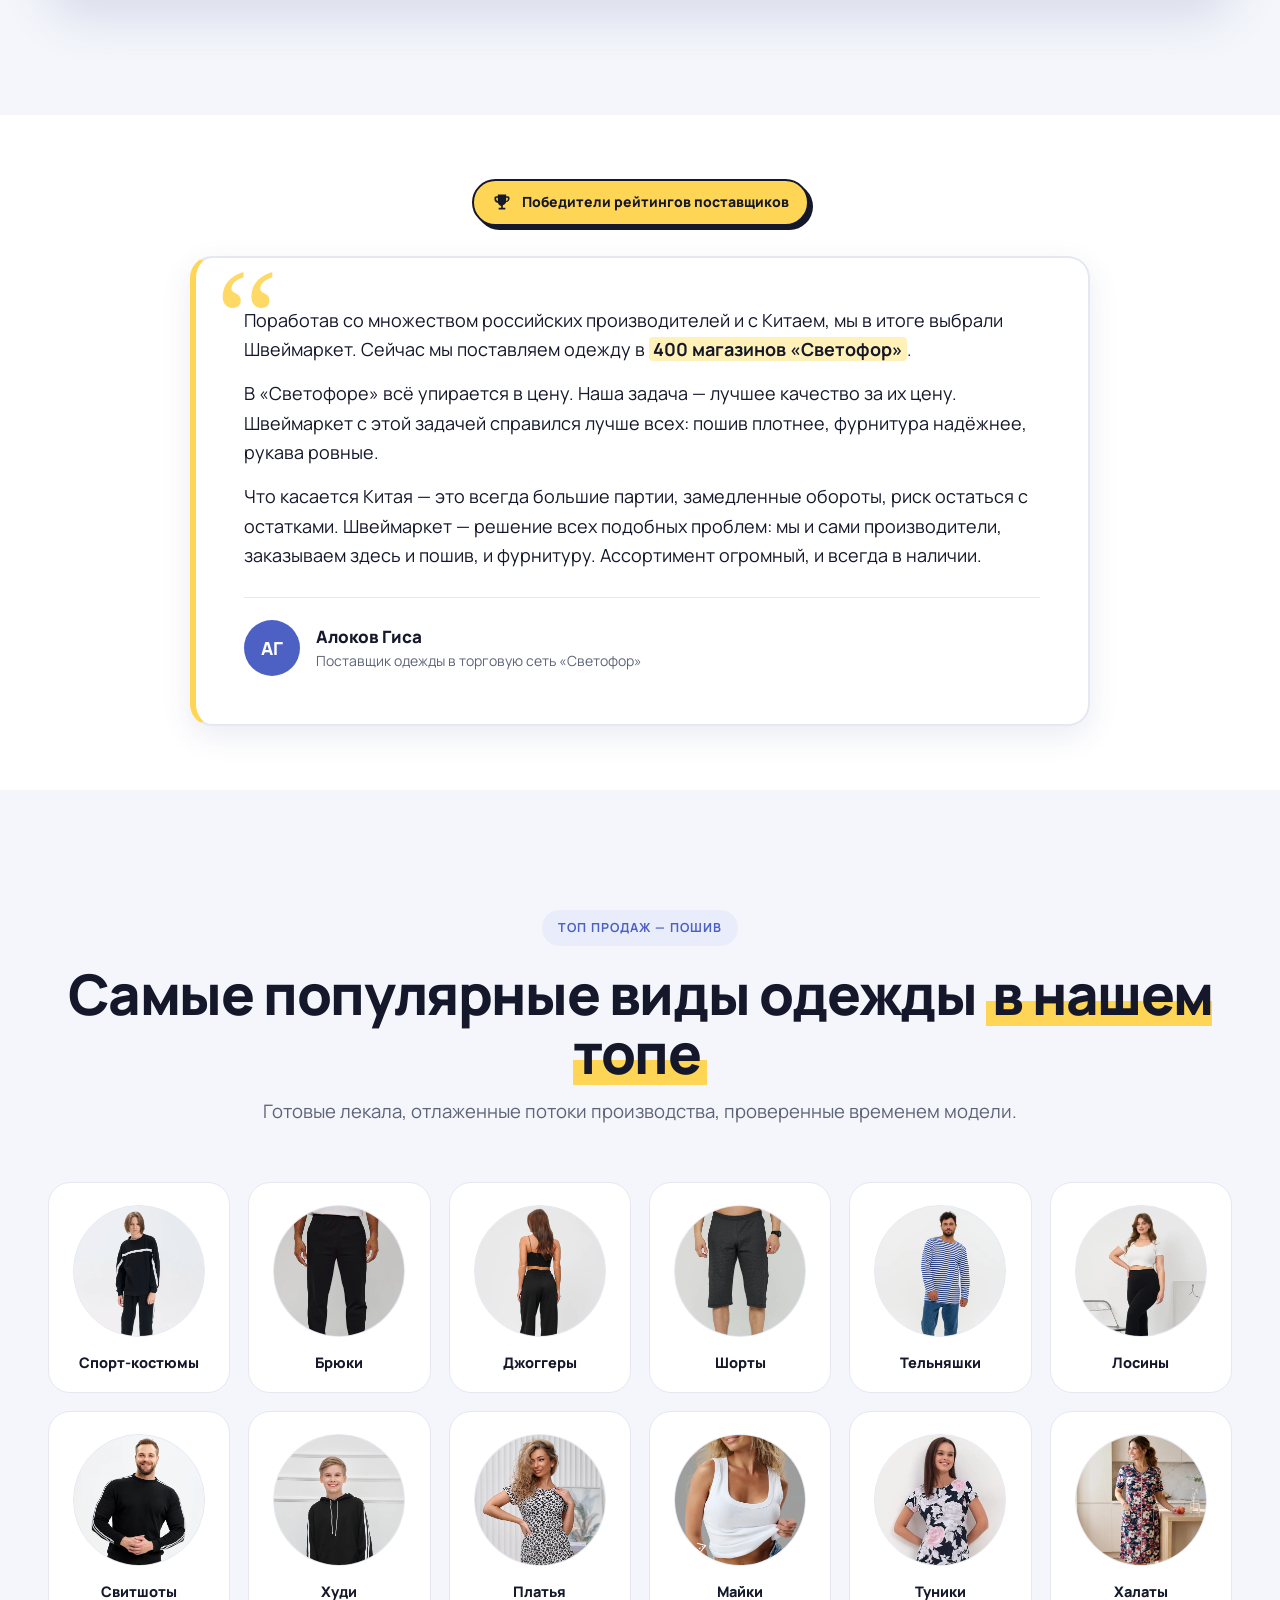
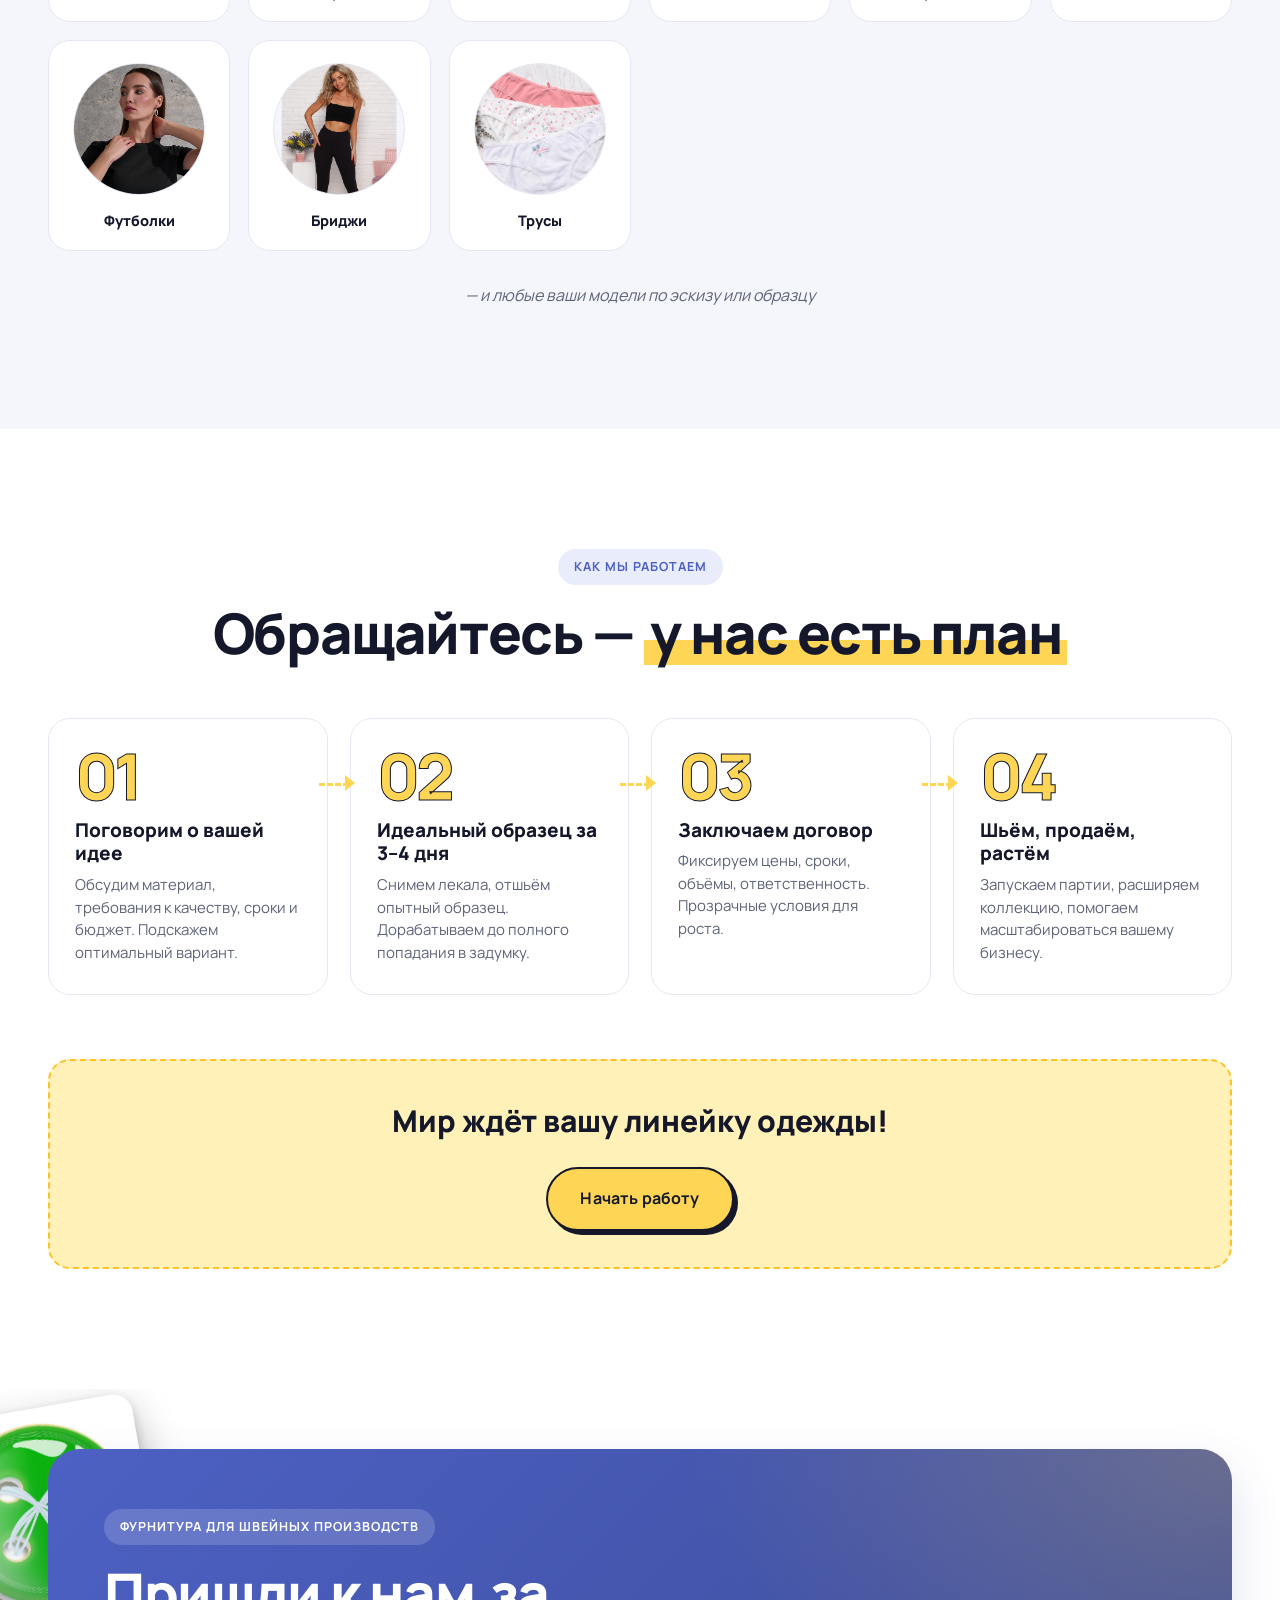
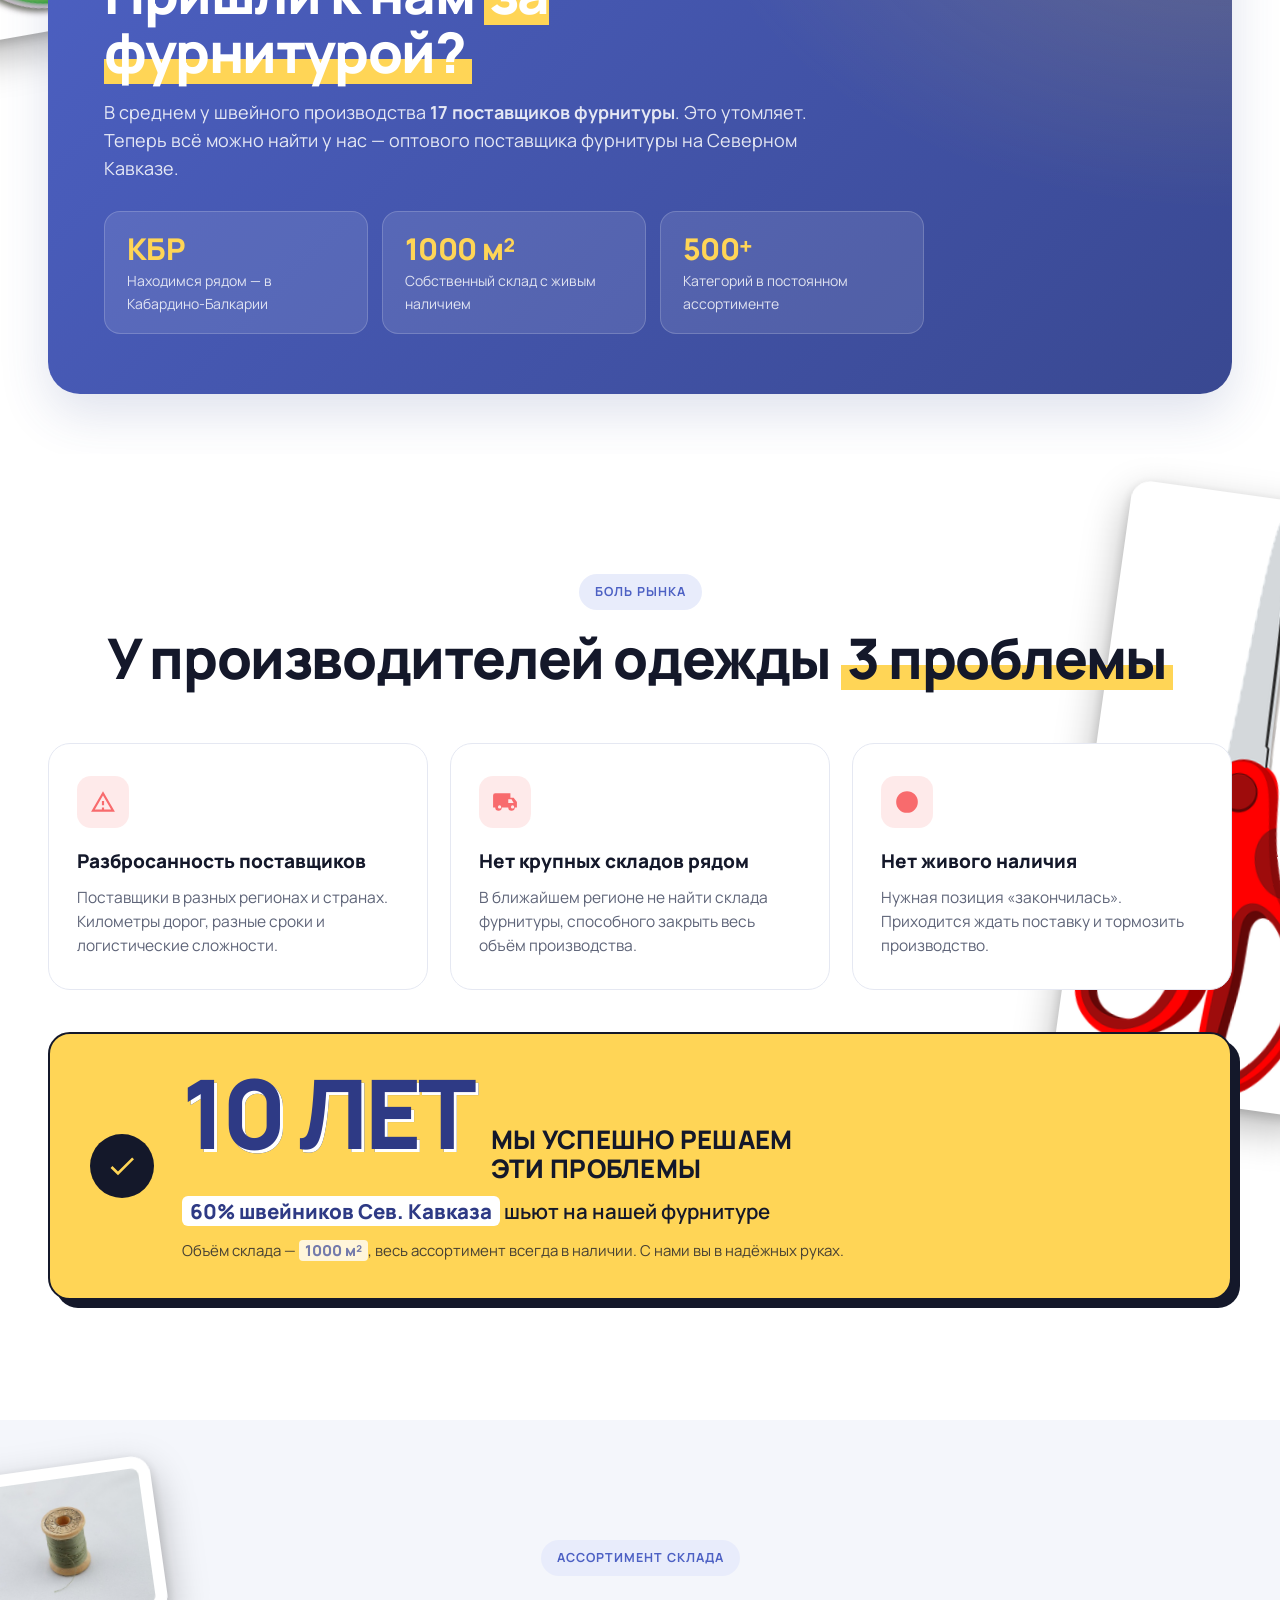
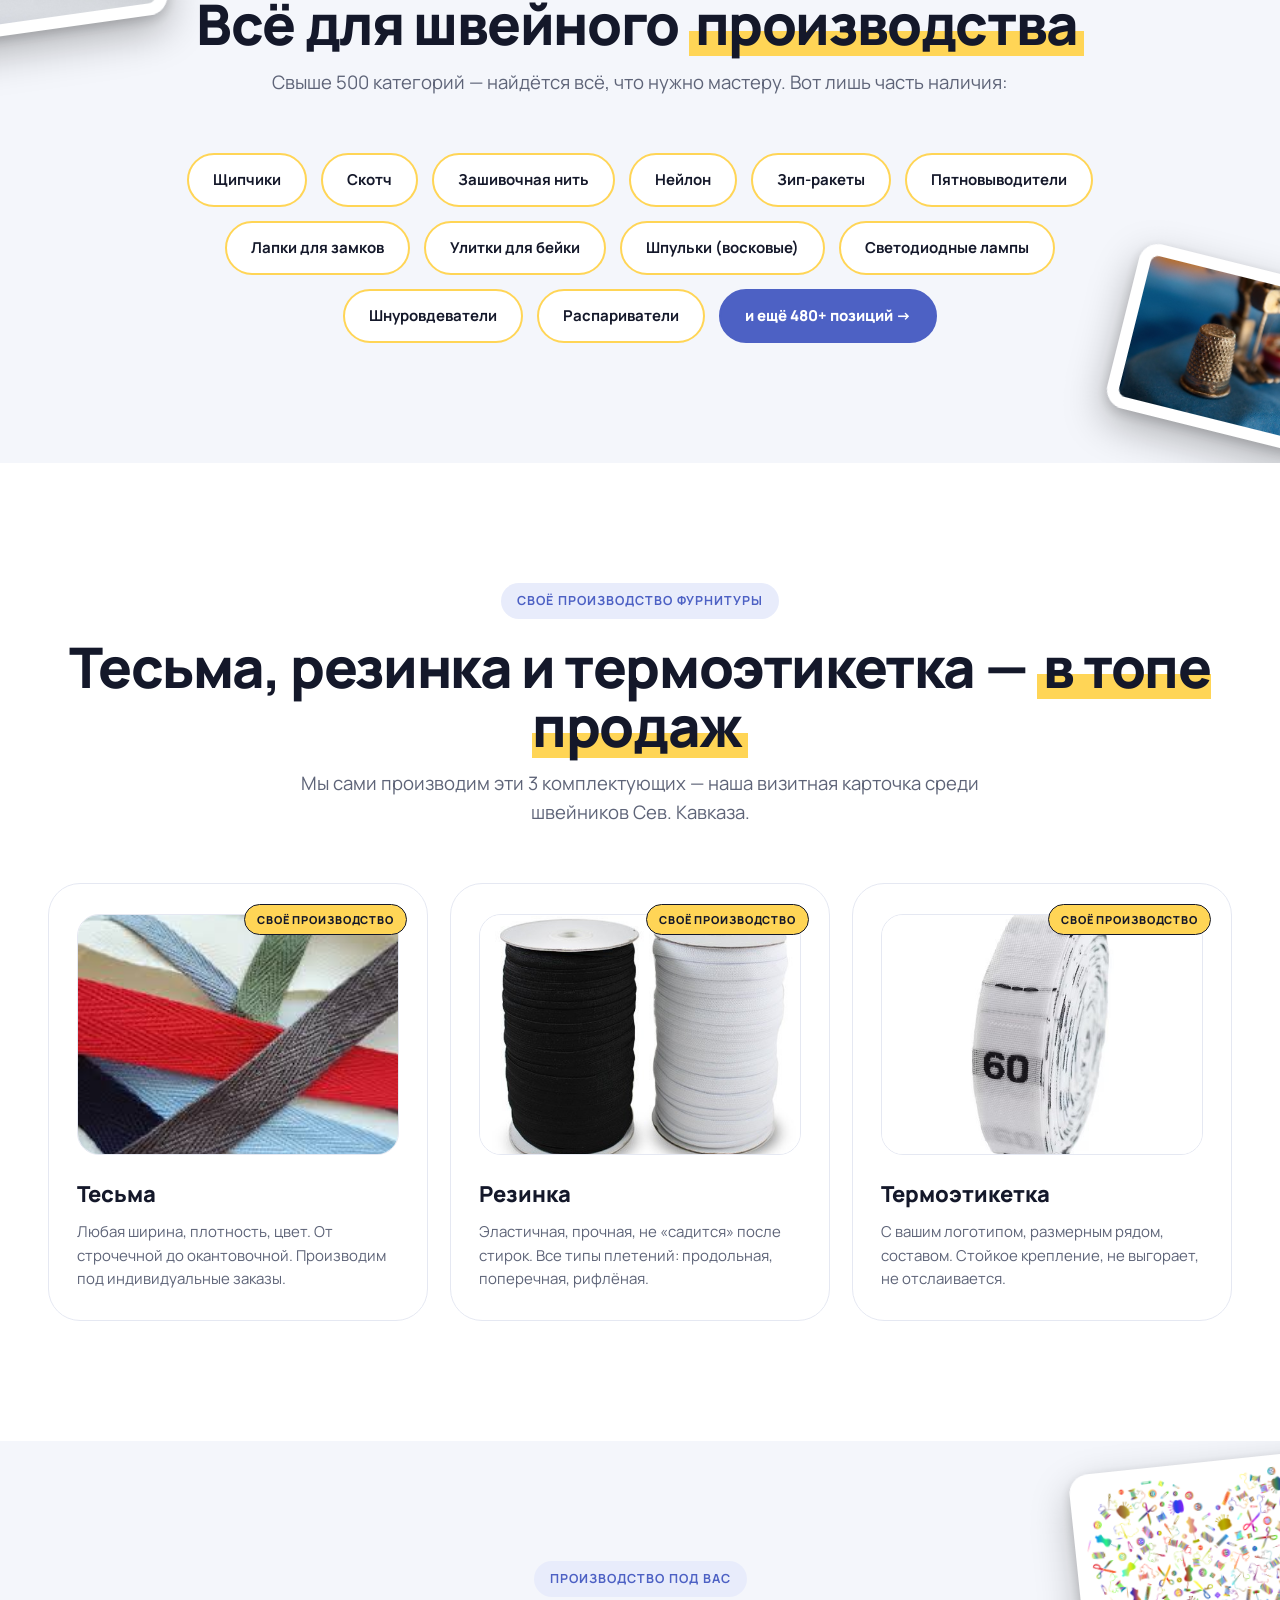
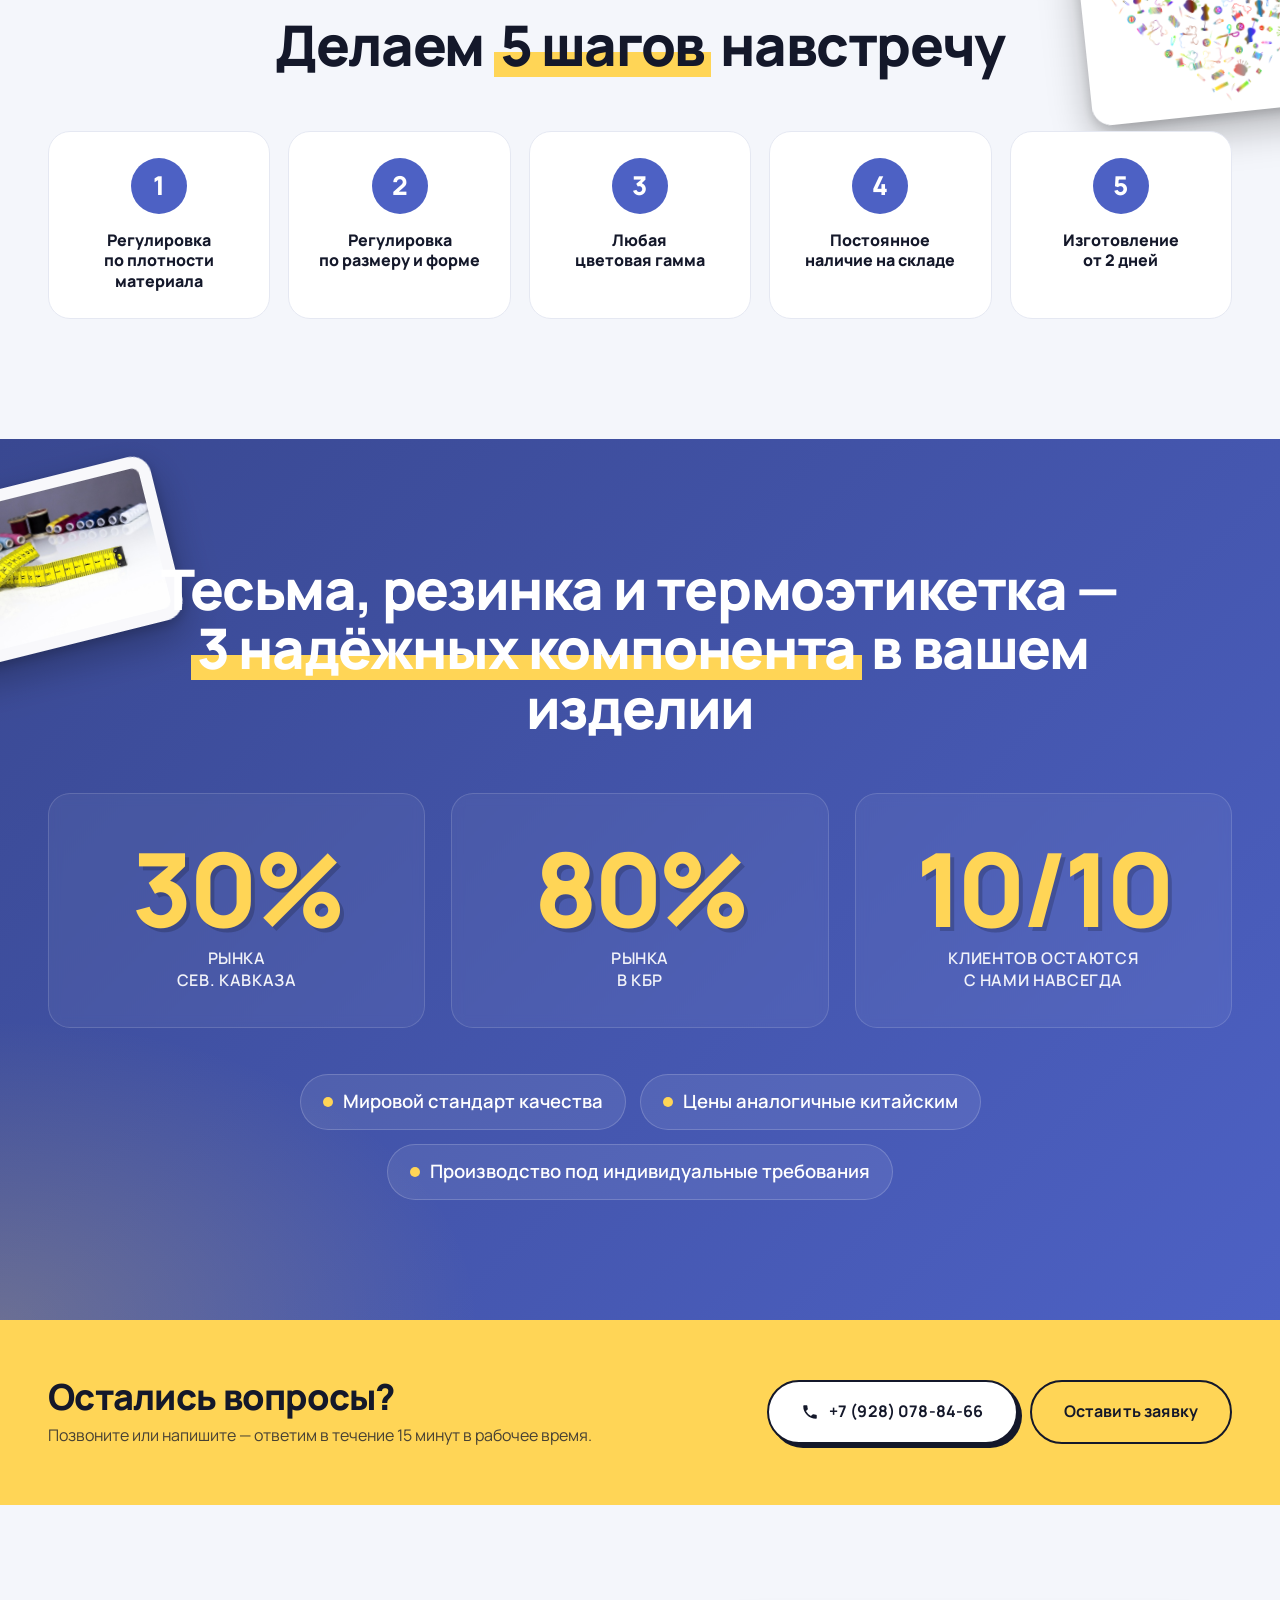
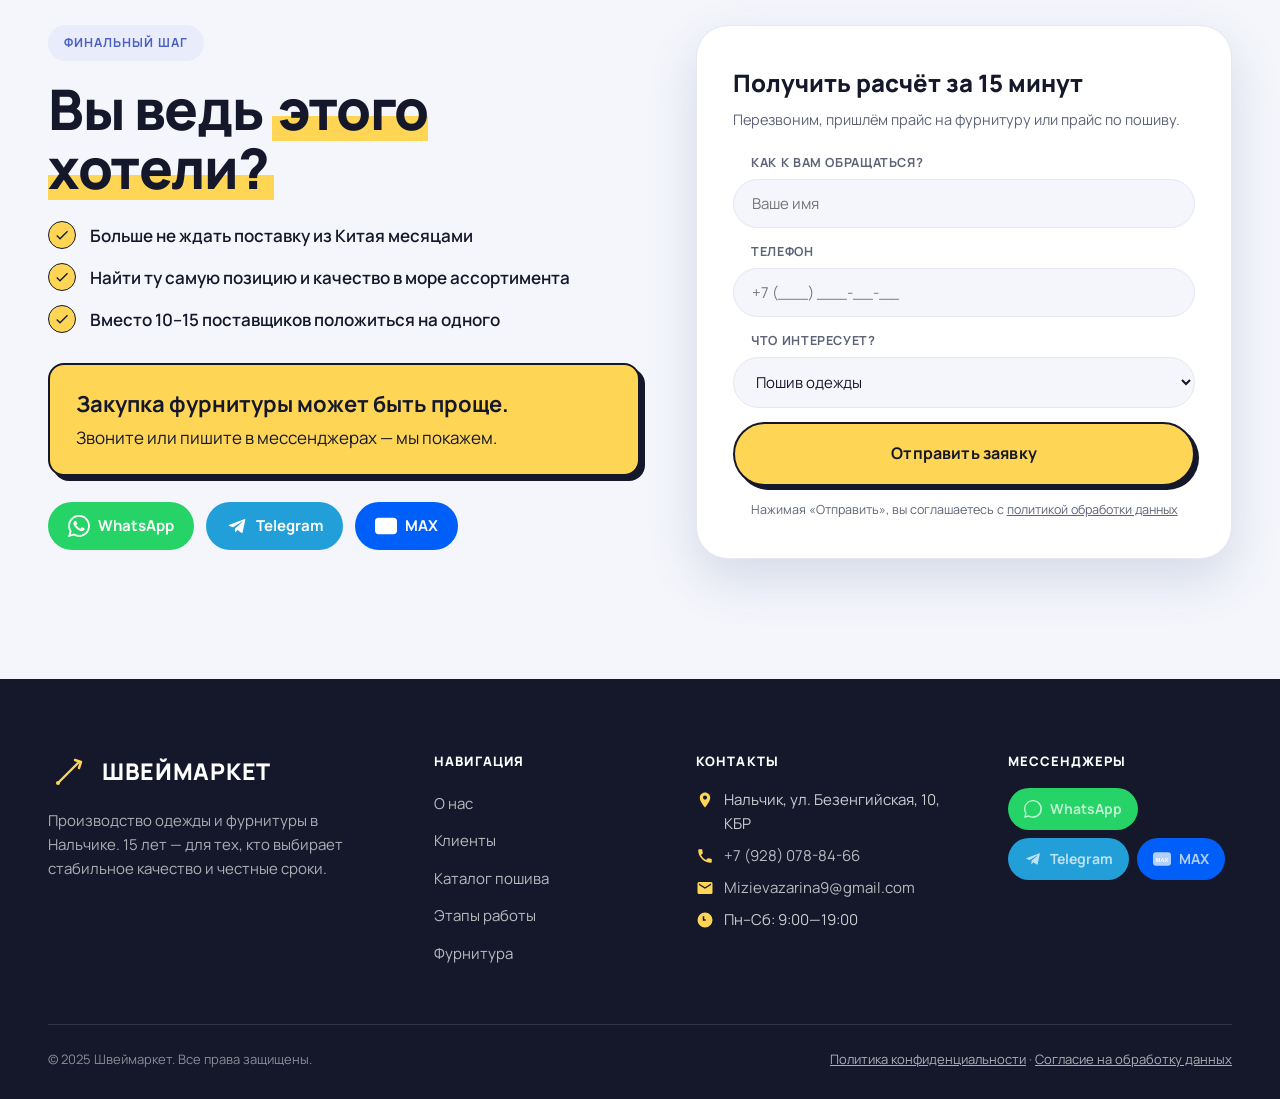
==== commit 85aed786: "Перестановка фразы: 'за 3 дня' перенесено в конец предложения" ====
--- a/index.html
+++ b/index.html
@@ -111,7 +111,7 @@
           </h1>
 
           <p class="hero__lead">
-            Помогаем стать успешным поставщиком одежды, а также продаём фурнитуру для швейных производств. Полный цикл — от образца за 3 дня до промышленных партий.
+            Помогаем стать успешным поставщиком одежды, а также продаём фурнитуру для швейных производств. Полный цикл — от образца до промышленных партий за 3 дня.
           </p>
 
           <div class="hero__actions">
